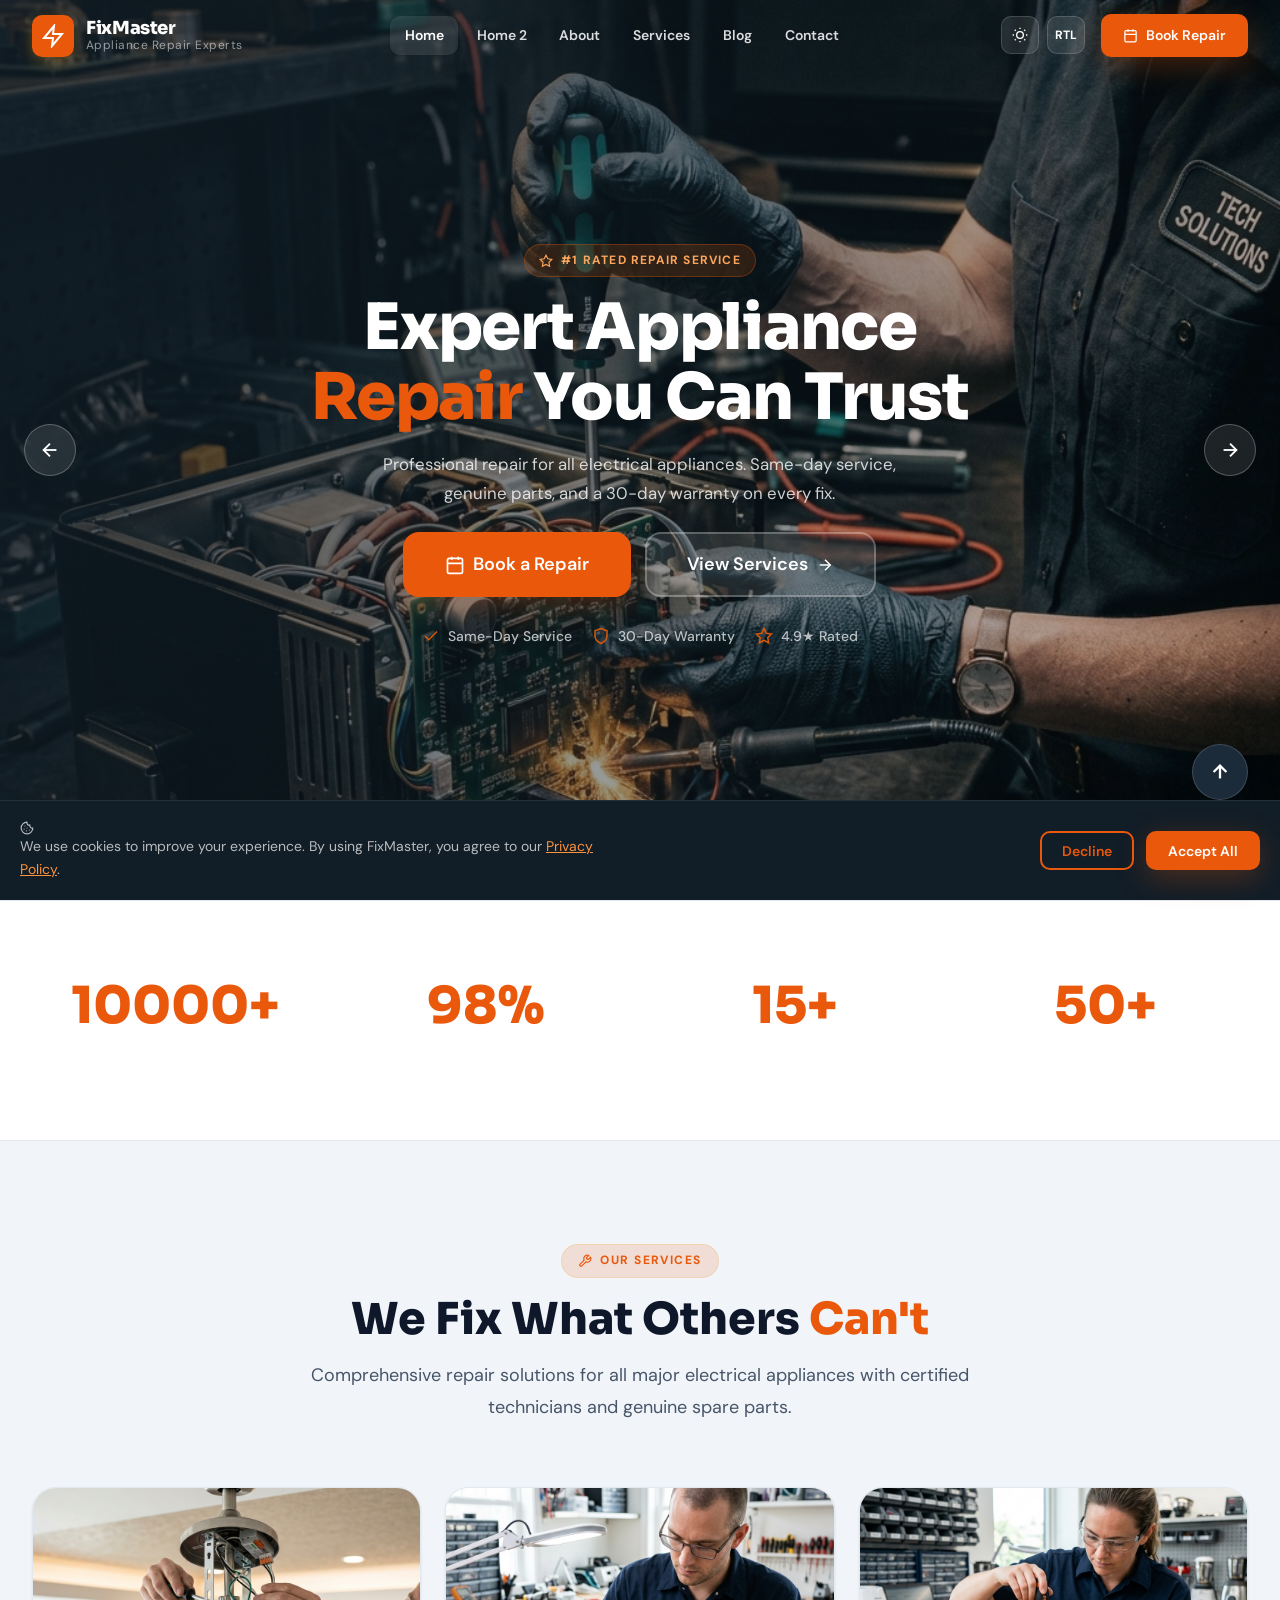
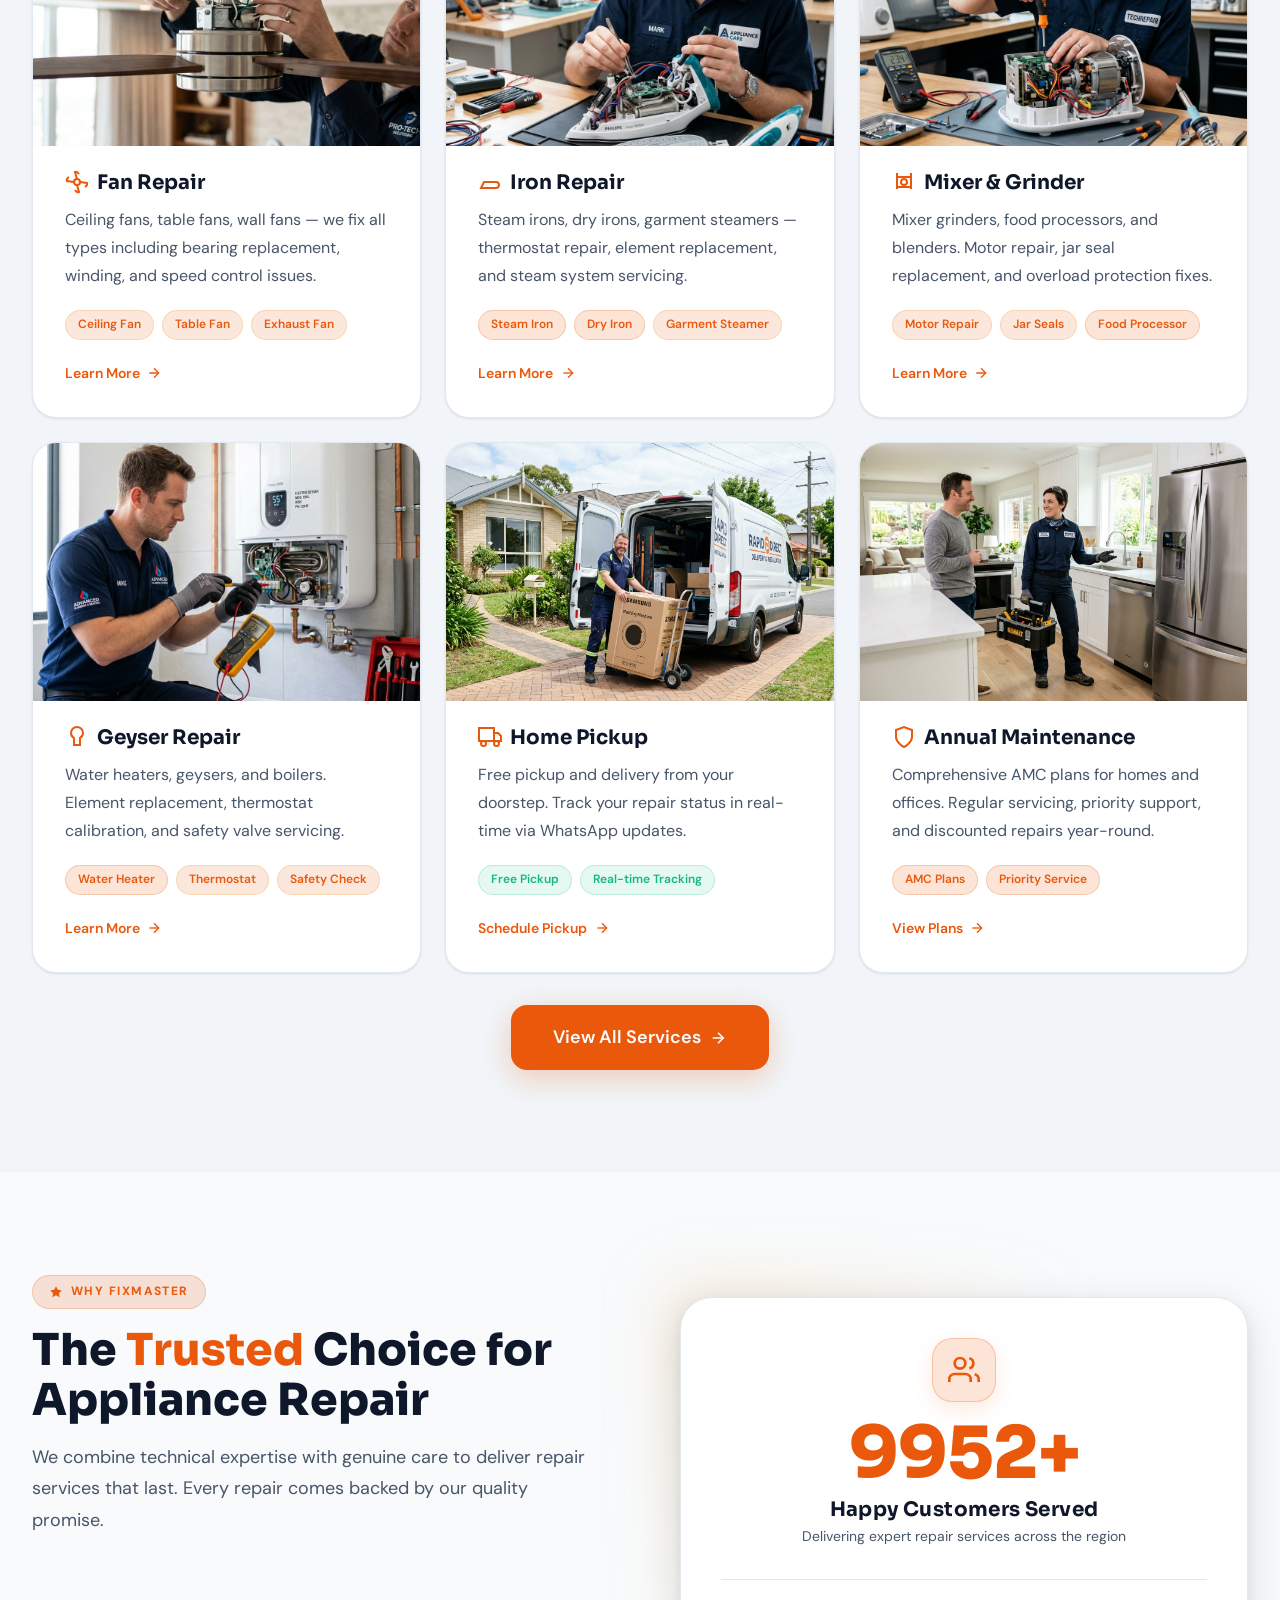
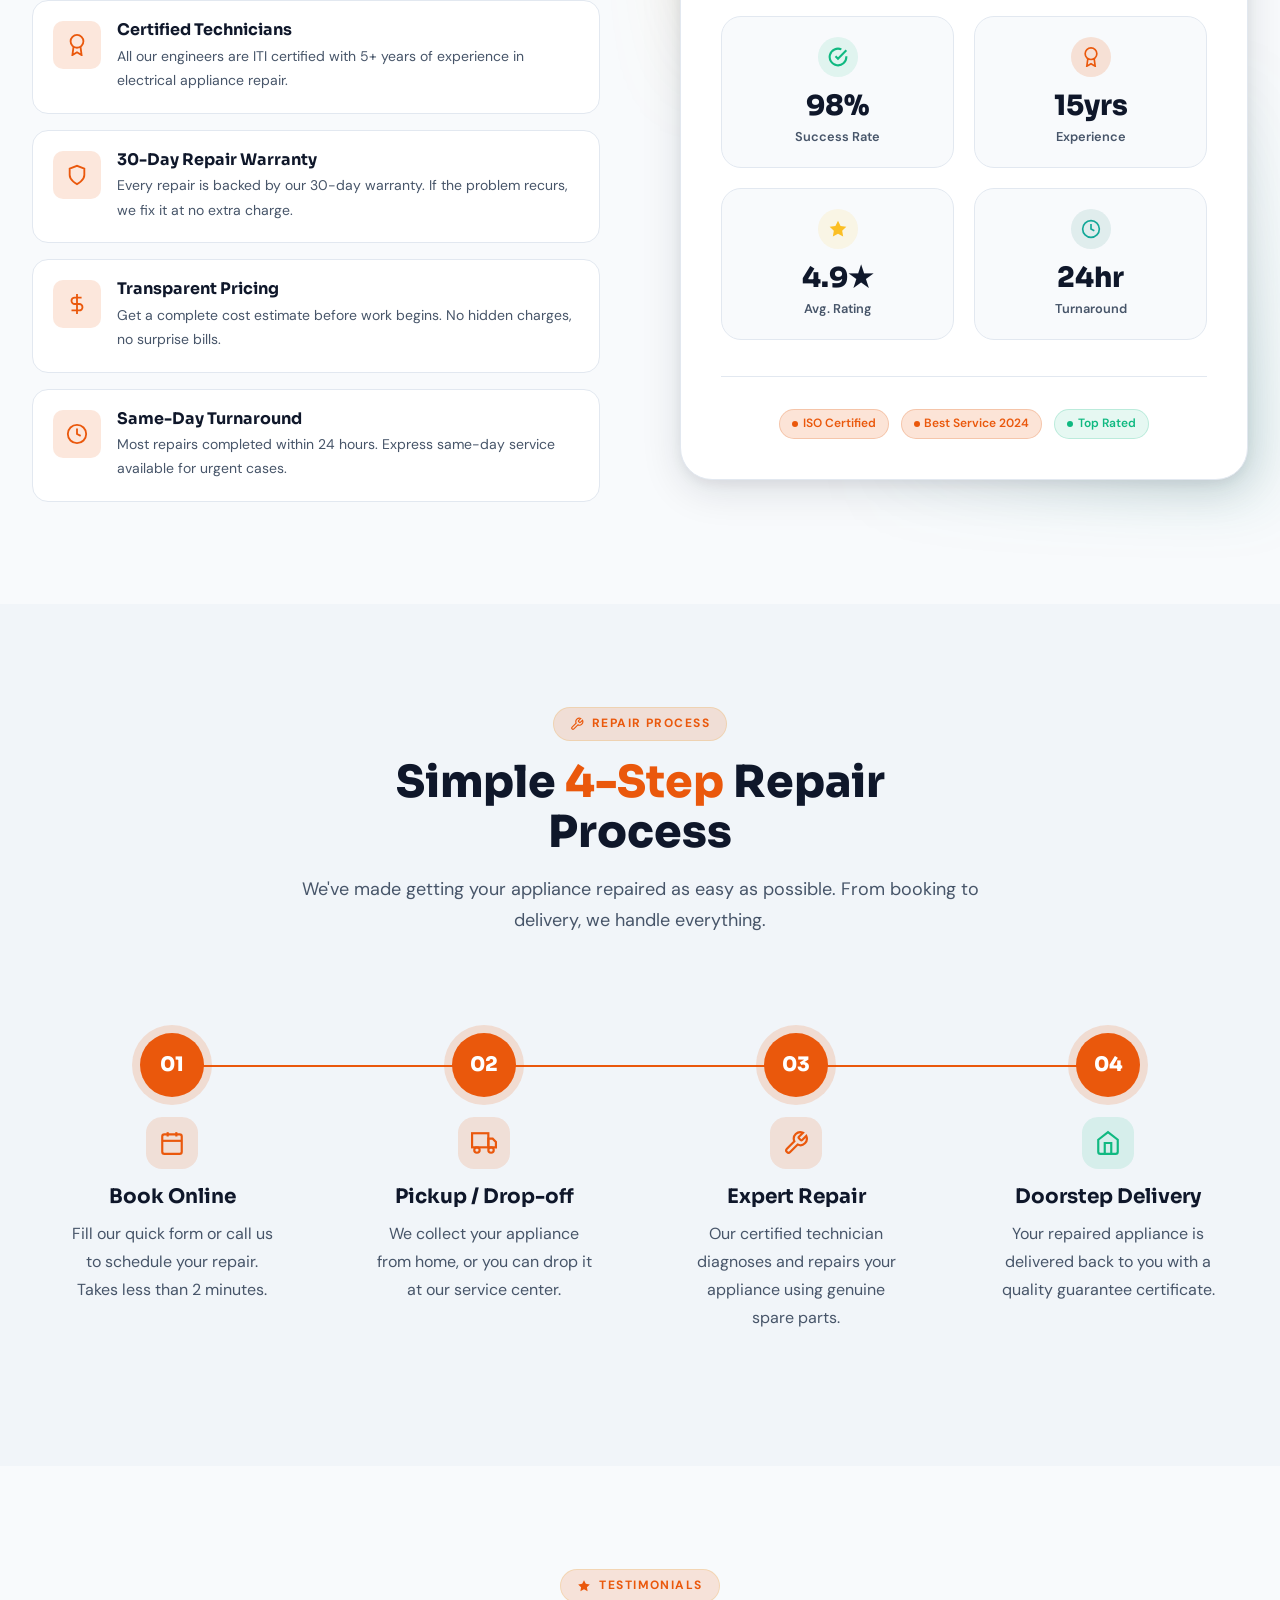
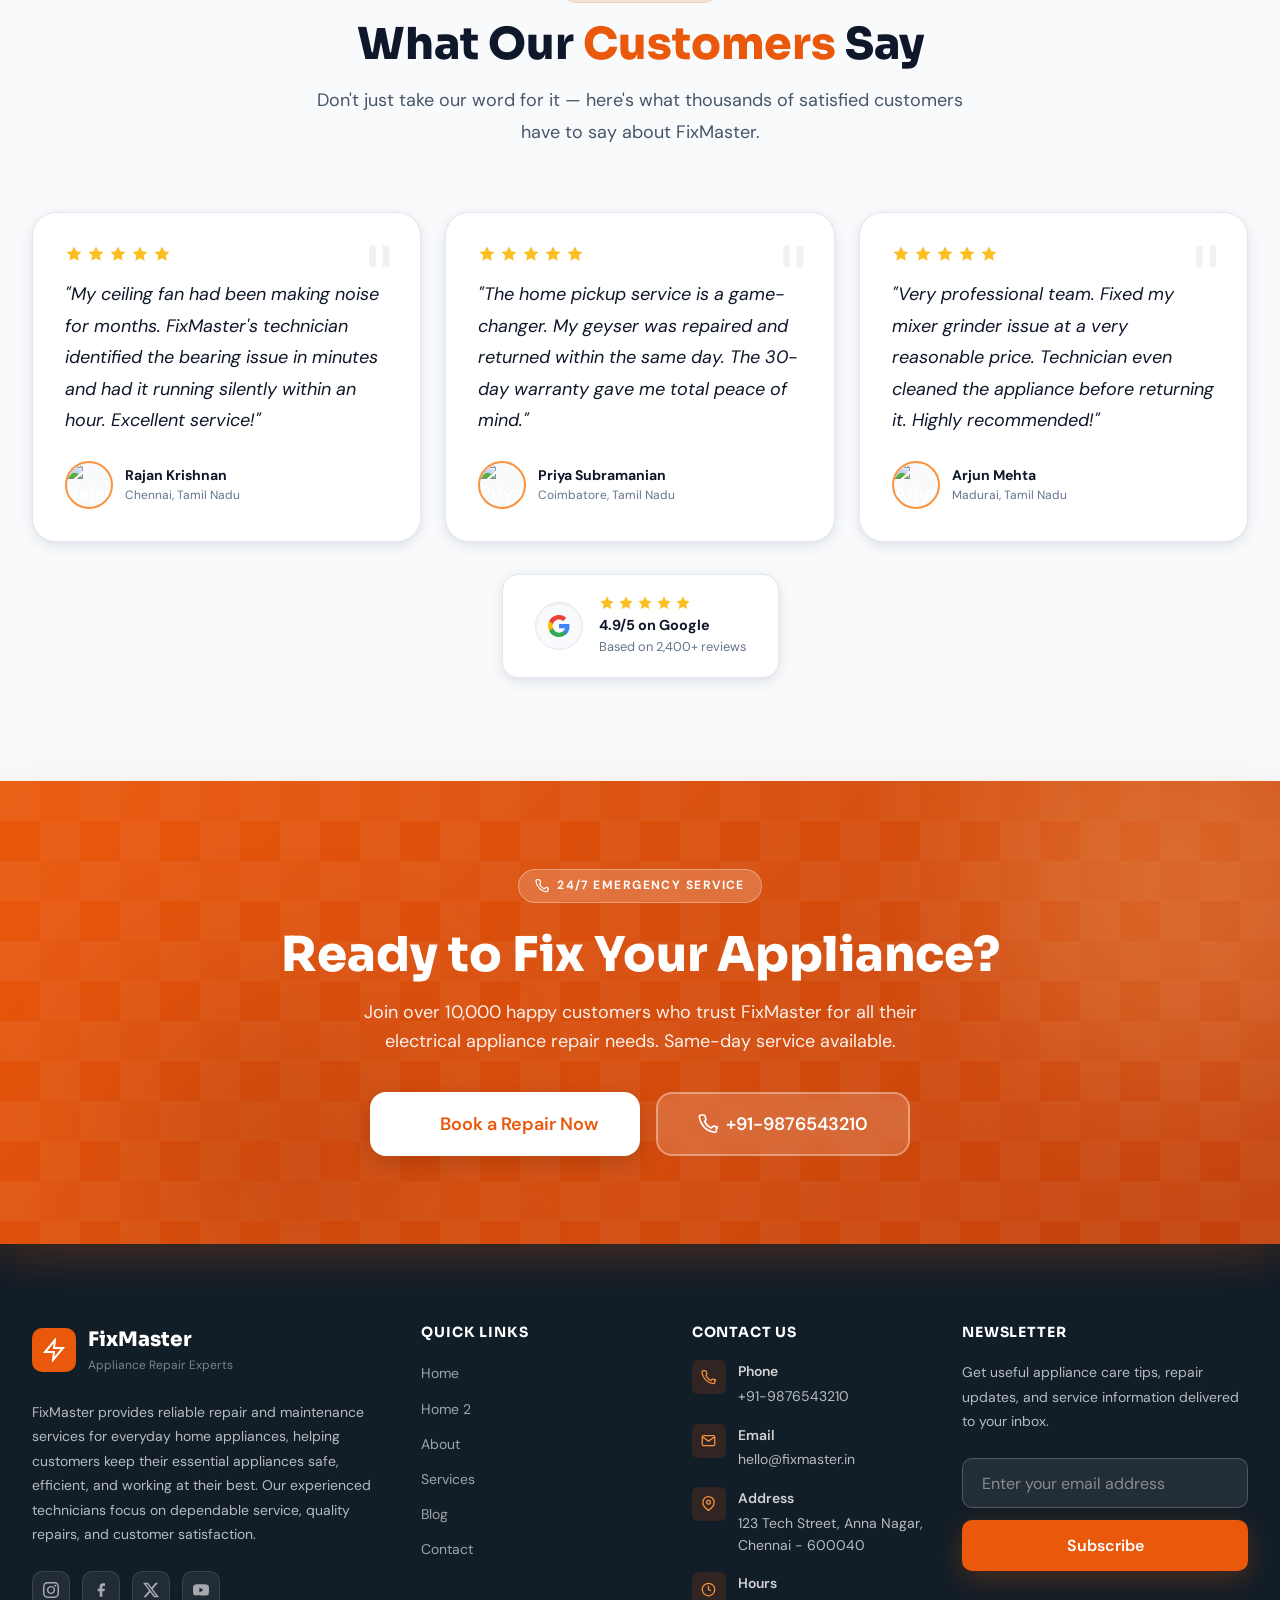
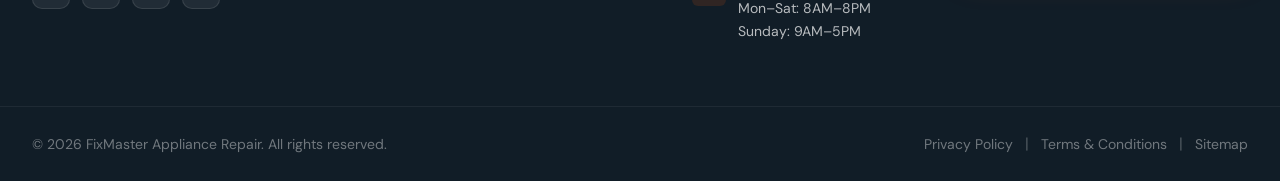
==== index.html @ f11285cc "c1" ====
<!DOCTYPE html>
<html lang="en" dir="ltr" data-theme="light">
<head>
  <script>
    // Apply saved theme/direction before first paint to prevent a white/black flash
    (function () {
      try {
        var t = localStorage.getItem('theme');
        if (t === 'dark' || t === 'light') document.documentElement.setAttribute('data-theme', t);
        var d = localStorage.getItem('dir');
        if (d === 'rtl' || d === 'ltr') document.documentElement.setAttribute('dir', d);
      } catch (e) { /* storage blocked - keep defaults */ }
    })();
  </script>
  <meta charset="UTF-8" />
  <meta name="viewport" content="width=device-width, initial-scale=1.0" />
  <meta name="description" content="FixMaster - Professional electrical appliance repair shop. Expert repair for fans, irons, mixers, geysers & more. Same-day service available. Trusted by 10,000+ customers." />
  <meta name="keywords" content="appliance repair, fan repair, iron repair, mixer repair, geyser repair, electrical repair shop" />
  <meta property="og:title" content="FixMaster | Premium Appliance Repair Shop" />
  <meta property="og:description" content="Professional electrical appliance repair with guaranteed workmanship. Book online today!" />
  <meta property="og:type" content="website" />
  <meta name="theme-color" content="#1C2B39" />
  <title>FixMaster | Premium Electrical Appliance Repair Shop</title>
  <link rel="stylesheet" href="css/style.css" />
  <link rel="stylesheet" href="css/animations.css" />
  <link rel="stylesheet" href="css/dark-mode.css" />
  <link rel="stylesheet" href="css/responsive.css" />
  <link rel="preload" as="image" href="images/hero_repair_1.png" />
  <style>
    /* Homepage only: solid base color so the hero never flashes while images load */
    .hero-slider,
    .hero-slide-bg { background-color: #111D27; }
    /* Image fades in only once it has actually finished loading */
    .hero-slide-bg { opacity: 0; transition: opacity 0.7s ease; }
    .hero-slide-bg.loaded { opacity: 1; }
  </style>
  <noscript><style>.hero-slide-bg { opacity: 1; }</style></noscript>
  <script type="application/ld+json">
  {
    "@context": "https://schema.org",
    "@type": "LocalBusiness",
    "name": "FixMaster Appliance Repair",
    "description": "Professional electrical appliance repair shop",
    "telephone": "+91-9876543210",
    "address": {"@type": "PostalAddress", "streetAddress": "123 Tech Street", "addressLocality": "Chennai", "addressCountry": "IN"}
  }
  </script>
</head>
<body>

<!-- PRELOADER -->
<div id="preloader">
  <div class="preloader-logo">
    <div style="width:64px;height:64px;background:linear-gradient(135deg,#E8A020,#D9580A);border-radius:16px;display:flex;align-items:center;justify-content:center;margin:0 auto 1rem">
      <svg width="36" height="36" fill="none" stroke="white" stroke-width="2" viewBox="0 0 24 24"><polygon points="13 2 3 14 12 14 11 22 21 10 12 10 13 2"/></svg>
    </div>
    <p style="color:white;font-family:'Sora',sans-serif;font-size:1.25rem;font-weight:800;letter-spacing:0.02em;text-align:center">FixMaster</p>
  </div>
  <div class="preloader-bar"><div class="preloader-fill"></div></div>
</div>

<!-- SCROLL INDICATOR -->
<div class="scroll-indicator"></div>

<!-- NAVBAR -->
<nav class="navbar" role="navigation" aria-label="Main navigation">
  <div class="container">
    <div class="navbar-inner">
      <a href="index.html" class="navbar-logo" aria-label="FixMaster Home">
        <div class="logo-icon">
          <svg width="24" height="24" fill="none" stroke="white" stroke-width="2" viewBox="0 0 24 24"><polygon points="13 2 3 14 12 14 11 22 21 10 12 10 13 2"/></svg>
        </div>
        <div class="logo-text">
          <span class="logo-name">FixMaster</span>
          <span class="logo-tagline">Appliance Repair Experts</span>
        </div>
      </a>

        <ul class="navbar-nav">
    <li class="nav-item"><a href="index.html" class="nav-link active">Home</a></li>
    <li class="nav-item"><a href="home2.html" class="nav-link">Home 2</a></li>
    <li class="nav-item"><a href="about.html" class="nav-link">About</a></li>
    <li class="nav-item"><a href="services.html" class="nav-link">Services</a></li>
    <li class="nav-item"><a href="blog.html" class="nav-link">Blog</a></li>
    <li class="nav-item"><a href="contact.html" class="nav-link">Contact</a></li>
  </ul>

      <div class="navbar-controls">
        <button class="ctrl-btn theme-toggle" id="themeToggle" aria-label="Toggle theme"><span data-sun><svg width="16" height="16" fill="none" stroke="currentColor" stroke-width="2" viewBox="0 0 24 24"><circle cx="12" cy="12" r="5"/><line x1="12" y1="1" x2="12" y2="3"/><line x1="12" y1="21" x2="12" y2="23"/><line x1="4.22" y1="4.22" x2="5.64" y2="5.64"/><line x1="18.36" y1="18.36" x2="19.78" y2="19.78"/><line x1="1" y1="12" x2="3" y2="12"/><line x1="21" y1="12" x2="23" y2="12"/><line x1="4.22" y1="19.78" x2="5.64" y2="18.36"/><line x1="18.36" y1="5.64" x2="19.78" y2="4.22"/></svg></span><span data-moon style="display:none"><svg width="16" height="16" fill="none" stroke="currentColor" stroke-width="2" viewBox="0 0 24 24"><path d="M21 12.79A9 9 0 1 1 11.21 3 7 7 0 0 0 21 12.79z"/></svg></span></button>
        <button class="ctrl-btn rtl-toggle" id="rtlToggle" aria-label="Toggle RTL/LTR">RTL</button>
        <a href="services.html#booking" class="btn btn-orange btn-sm navbar-cta">
          <svg width="15" height="15" fill="none" stroke="white" stroke-width="2" viewBox="0 0 24 24"><rect x="3" y="4" width="18" height="18" rx="2"/><line x1="16" y1="2" x2="16" y2="6"/><line x1="8" y1="2" x2="8" y2="6"/><line x1="3" y1="10" x2="21" y2="10"/></svg>
          Book Repair
        </a>
        <button class="hamburger" id="hamburger" aria-label="Open menu" aria-expanded="false">
          <span></span><span></span><span></span>
        </button>
      </div>
    </div>
  </div>
</nav>

<!-- MOBILE NAV -->
<nav class="mobile-nav" id="mobileNav" aria-label="Mobile navigation">
  <a href="index.html" class="mobile-nav-link"><span style="display:inline-flex;align-items:center;gap:0.45rem"><svg viewBox="0 0 24 24" width="1em" height="1em" fill="none" stroke="currentColor" stroke-width="2" stroke-linecap="round" stroke-linejoin="round" style="vertical-align:-0.125em;flex-shrink:0" aria-hidden="true"><path d="M3 9l9-7 9 7v11a2 2 0 0 1-2 2H5a2 2 0 0 1-2-2z"/><polyline points="9 22 9 12 15 12 15 22"/></svg> Home</span></a>
  <a href="home2.html" class="mobile-nav-link"><span style="display:inline-flex;align-items:center;gap:0.45rem"><svg viewBox="0 0 24 24" width="1em" height="1em" fill="none" stroke="currentColor" stroke-width="2" stroke-linecap="round" stroke-linejoin="round" style="vertical-align:-0.125em;flex-shrink:0" aria-hidden="true"><path d="M9 9h11a2 2 0 0 1 2 2v9a2 2 0 0 1-2 2H11a2 2 0 0 1-2-2z"/><path d="M15 15V5a2 2 0 0 0-2-2H4a2 2 0 0 0-2 2v9a2 2 0 0 0 2 2h2"/></svg> Home 2</span></a>
  <a href="about.html" class="mobile-nav-link"><span style="display:inline-flex;align-items:center;gap:0.45rem"><svg viewBox="0 0 24 24" width="1em" height="1em" fill="none" stroke="currentColor" stroke-width="2" stroke-linecap="round" stroke-linejoin="round" style="vertical-align:-0.125em;flex-shrink:0" aria-hidden="true"><circle cx="12" cy="12" r="10"/><line x1="12" y1="8" x2="12" y2="12"/><line x1="12" y1="16" x2="12.01" y2="16"/></svg> About</span></a>
  <a href="services.html" class="mobile-nav-link"><span style="display:inline-flex;align-items:center;gap:0.45rem"><svg viewBox="0 0 24 24" width="1em" height="1em" fill="none" stroke="currentColor" stroke-width="2" stroke-linecap="round" stroke-linejoin="round" style="vertical-align:-0.125em;flex-shrink:0" aria-hidden="true"><path d="M14.7 6.3a1 1 0 0 0 0 1.4l1.6 1.6a1 1 0 0 0 1.4 0l3.77-3.77a6 6 0 0 1-7.94 7.94l-6.91 6.91a2.12 2.12 0 0 1-3-3l6.91-6.91a6 6 0 0 1 7.94-7.94l-3.76 3.76z"/></svg> Services</span></a>
  <a href="blog.html" class="mobile-nav-link"><span style="display:inline-flex;align-items:center;gap:0.45rem"><svg viewBox="0 0 24 24" width="1em" height="1em" fill="none" stroke="currentColor" stroke-width="2" stroke-linecap="round" stroke-linejoin="round" style="vertical-align:-0.125em;flex-shrink:0" aria-hidden="true"><path d="M4 22h16a2 2 0 0 0 2-2V4a2 2 0 0 0-2-2H8a2 2 0 0 0-2 2v16a2 2 0 0 1-2 2zm0 0a2 2 0 0 1-2-2v-9c0-1.1.9-2 2-2h2"/><path d="M18 14h-8"/><path d="M15 18h-5"/><path d="M10 6h8v4h-8V6z"/></svg> Blog</span></a>
  <a href="contact.html" class="mobile-nav-link"><span style="display:inline-flex;align-items:center;gap:0.45rem"><svg viewBox="0 0 24 24" width="1em" height="1em" fill="none" stroke="currentColor" stroke-width="2" stroke-linecap="round" stroke-linejoin="round" style="vertical-align:-0.125em;flex-shrink:0" aria-hidden="true"><path d="M22 16.92v3a2 2 0 0 1-2.18 2 19.79 19.79 0 0 1-8.63-3.07A19.5 19.5 0 0 1 4.69 12a19.79 19.79 0 0 1-3.07-8.67A2 2 0 0 1 3.6 1.17h3a2 2 0 0 1 2 1.72c.127.96.361 1.903.7 2.81a2 2 0 0 1-.45 2.11L7.91 8.91a16 16 0 0 0 8 8l1.8-1.8a2 2 0 0 1 2.11-.45c.907.339 1.85.573 2.81.7A2 2 0 0 1 24 17z"/></svg> Contact</span></a>
  <div class="mobile-controls">
    <a href="services.html#booking" class="btn btn-orange btn-sm">Book Repair</a>
  </div>
</nav>

<!-- ══════════════════════════════════════════════════════ -->
<!-- SECTION 1: HERO SLIDER                               -->
<!-- ══════════════════════════════════════════════════════ -->
<section class="hero-slider" aria-label="Hero slideshow">

  <!-- Slide 1 -->
  <div class="hero-slide active">
    <div class="hero-slide-bg" style="background-image: url('images/hero_repair_1.png'); background-size: cover; background-position: center;"></div>
    <div class="hero-slide-overlay" style="background: linear-gradient(110deg, rgba(17,29,39,0.85) 0%, rgba(17,29,39,0.4) 60%, rgba(17,29,39,0.1) 100%);"></div>
    <div class="hero-slide-content container">
      <div class="hero-slide-text">
        <div class="hero-badge">
          <svg width="14" height="14" fill="none" stroke="currentColor" stroke-width="2" viewBox="0 0 24 24"><polygon points="12 2 15.09 8.26 22 9.27 17 14.14 18.18 21.02 12 17.77 5.82 21.02 7 14.14 2 9.27 8.91 8.26 12 2"/></svg>
          #1 Rated Repair Service
        </div>
        <h1 class="hero-title">Expert Appliance<br><span>Repair</span> You Can Trust</h1>
        <p class="hero-desc">Professional repair for all electrical appliances. Same-day service, genuine parts, and a 30-day warranty on every fix.</p>
        <div class="hero-cta">
          <a href="services.html#booking" class="btn btn-orange btn-lg btn-ripple">
            <svg width="20" height="20" fill="none" stroke="white" stroke-width="2" viewBox="0 0 24 24"><rect x="3" y="4" width="18" height="18" rx="2"/><line x1="16" y1="2" x2="16" y2="6"/><line x1="8" y1="2" x2="8" y2="6"/><line x1="3" y1="10" x2="21" y2="10"/></svg>
            Book a Repair
          </a>
          <a href="services.html" class="btn btn-ghost btn-lg">
            View Services
            <svg width="18" height="18" fill="none" stroke="white" stroke-width="2" viewBox="0 0 24 24"><line x1="5" y1="12" x2="19" y2="12"/><polyline points="12 5 19 12 12 19"/></svg>
          </a>
        </div>
        <div class="hero-meta">
          <div class="hero-meta-item"><svg width="18" height="18" fill="none" stroke="#D9580A" stroke-width="2" viewBox="0 0 24 24"><polyline points="20 6 9 17 4 12"/></svg> Same-Day Service</div>
          <div class="hero-meta-item"><svg width="18" height="18" fill="none" stroke="#D9580A" stroke-width="2" viewBox="0 0 24 24"><path d="M12 22s8-4 8-10V5l-8-3-8 3v7c0 6 8 10 8 10z"/></svg> 30-Day Warranty</div>
          <div class="hero-meta-item"><svg width="18" height="18" fill="none" stroke="#D9580A" stroke-width="2" viewBox="0 0 24 24"><polygon points="12 2 15.09 8.26 22 9.27 17 14.14 18.18 21.02 12 17.77 5.82 21.02 7 14.14 2 9.27 8.91 8.26 12 2"/></svg> 4.9★ Rated</div>
        </div>
      </div>
    </div>
  </div>

  <!-- Slide 2 -->
  <div class="hero-slide">
    <div class="hero-slide-bg" style="background-image: url('images/hero_repair_2.png'); background-size: cover; background-position: center;"></div>
    <div class="hero-slide-overlay" style="background: linear-gradient(135deg, rgba(17,29,39,0.85) 0%, rgba(17,29,39,0.5) 100%);"></div>
    <div class="hero-slide-content container">
      <div class="hero-slide-text">
        <div class="hero-badge">
          <svg width="14" height="14" fill="none" stroke="currentColor" stroke-width="2" viewBox="0 0 24 24"><rect x="1" y="3" width="15" height="13"/><polygon points="16 8 20 8 23 11 23 16 16 16 16 8"/><circle cx="5.5" cy="18.5" r="2.5"/><circle cx="18.5" cy="18.5" r="2.5"/></svg>
          Free Home Pickup Available
        </div>
        <h1 class="hero-title">We Come To<br><span>Your Doorstep</span></h1>
        <p class="hero-desc">Convenient home pickup and delivery service. No need to carry heavy appliances — our certified technicians come to you!</p>
        <div class="hero-cta">
          <a href="services.html#booking" class="btn btn-orange btn-lg btn-ripple">
            Schedule Pickup
          </a>
          <a href="about.html" class="btn btn-ghost btn-lg">Learn More</a>
        </div>
        <div class="hero-meta">
          <div class="hero-meta-item"><svg width="18" height="18" fill="none" stroke="#D9580A" stroke-width="2" viewBox="0 0 24 24"><circle cx="12" cy="12" r="10"/><polyline points="12 6 12 12 16 14"/></svg> 2-Hour Response</div>
          <div class="hero-meta-item"><svg width="18" height="18" fill="none" stroke="#D9580A" stroke-width="2" viewBox="0 0 24 24"><path d="M17 21v-2a4 4 0 0 0-4-4H5a4 4 0 0 0-4 4v2"/><circle cx="9" cy="7" r="4"/><path d="M23 21v-2a4 4 0 0 0-3-3.87"/><path d="M16 3.13a4 4 0 0 1 0 7.75"/></svg> Certified Technicians</div>
        </div>
      </div>
    </div>
  </div>

  <!-- Slide 3 -->
  <div class="hero-slide">
    <div class="hero-slide-bg" style="background-image: url('images/hero_repair_3.png'); background-size: cover; background-position: center;"></div>
    <div class="hero-slide-overlay" style="background: linear-gradient(160deg, rgba(17,29,39,0.9) 0%, rgba(17,29,39,0.3) 100%);"></div>
    <div class="hero-slide-content container">
      <div class="hero-slide-text">
        <div class="hero-badge" style="color:#FCA55D;background:rgba(217,88,10,0.16);border-color:rgba(217,88,10,0.35)">
          <svg width="14" height="14" fill="none" stroke="currentColor" stroke-width="2" viewBox="0 0 24 24"><circle cx="12" cy="8" r="7"/><polyline points="8.21 13.89 7 23 12 20 17 23 15.79 13.88"/></svg>
          Transparent Pricing
        </div>
        <h1 class="hero-title">Affordable Repairs,<br>Zero <span>Hidden</span> Costs</h1>
        <p class="hero-desc">Upfront pricing with no surprises. Get a free diagnostic and quote before we begin any repair work on your appliances.</p>
        <div class="hero-cta">
          <a href="services.html" class="btn btn-orange btn-lg btn-ripple">
            View Pricing
          </a>
          <a href="services.html#booking" class="btn btn-ghost btn-lg">Get Free Quote</a>
        </div>
        <div class="hero-meta">
          <div class="hero-meta-item"><svg width="18" height="18" fill="none" stroke="#D9580A" stroke-width="2" viewBox="0 0 24 24"><line x1="12" y1="1" x2="12" y2="23"/><path d="M17 5H9.5a3.5 3.5 0 0 0 0 7h5a3.5 3.5 0 0 1 0 7H6"/></svg> Free Diagnostics</div>
          <div class="hero-meta-item"><svg width="18" height="18" fill="none" stroke="#D9580A" stroke-width="2" viewBox="0 0 24 24"><path d="M12 22s8-4 8-10V5l-8-3-8 3v7c0 6 8 10 8 10z"/></svg> Price Guarantee</div>
        </div>
      </div>
    </div>
  </div>

  <!-- Slider Arrows -->
  <div class="slider-arrows" aria-hidden="true">
    <button class="slider-arrow prev" aria-label="Previous slide">
      <svg width="22" height="22" fill="none" stroke="white" stroke-width="2" viewBox="0 0 24 24"><line x1="19" y1="12" x2="5" y2="12"/><polyline points="12 19 5 12 12 5"/></svg>
    </button>
    <button class="slider-arrow next" aria-label="Next slide">
      <svg width="22" height="22" fill="none" stroke="white" stroke-width="2" viewBox="0 0 24 24"><line x1="5" y1="12" x2="19" y2="12"/><polyline points="12 5 19 12 12 19"/></svg>
    </button>
  </div>

  <!-- Slider Dots -->
  <div class="slider-controls">
    <div class="slider-dots">
      <button class="slider-dot active" aria-label="Slide 1"></button>
      <button class="slider-dot" aria-label="Slide 2"></button>
      <button class="slider-dot" aria-label="Slide 3"></button>
    </div>
  </div>

  <div class="slider-progress"></div>
</section>

<!-- ══════════════════════════════════════════════════════ -->
<!-- SECTION 2: STATS COUNTER                             -->
<!-- ══════════════════════════════════════════════════════ -->
<section class="section-sm stats-section" aria-label="Our achievements">
  <div class="container">
    <div class="grid grid-4 gap-6 stagger-children">
      <div class="stat-card reveal">
        <div class="stat-number"><span data-count="10000" data-suffix="+">0</span></div>
        <div class="stat-label" style="color:rgba(255,255,255,0.7)">Repairs Completed</div>
      </div>
      <div class="stat-card reveal reveal-delay-2">
        <div class="stat-number"><span data-count="98" data-suffix="%">0</span></div>
        <div class="stat-label" style="color:rgba(255,255,255,0.7)">Customer Satisfaction</div>
      </div>
      <div class="stat-card reveal reveal-delay-3">
        <div class="stat-number"><span data-count="15" data-suffix="+">0</span></div>
        <div class="stat-label" style="color:rgba(255,255,255,0.7)">Years Experience</div>
      </div>
      <div class="stat-card reveal reveal-delay-4">
        <div class="stat-number"><span data-count="50" data-suffix="+">0</span></div>
        <div class="stat-label" style="color:rgba(255,255,255,0.7)">Expert Technicians</div>
      </div>
    </div>
  </div>
</section>

<!-- ══════════════════════════════════════════════════════ -->
<!-- SECTION 3: SERVICES OVERVIEW                         -->
<!-- ══════════════════════════════════════════════════════ -->
<section class="section bg-secondary" aria-label="Our services">
  <div class="container">
    <div class="section-header reveal">
      <span class="section-tag"><svg width="14" height="14" fill="none" stroke="currentColor" stroke-width="2" viewBox="0 0 24 24"><path d="M14.7 6.3a1 1 0 0 0 0 1.4l1.6 1.6a1 1 0 0 0 1.4 0l3.77-3.77a6 6 0 0 1-7.94 7.94l-6.91 6.91a2.12 2.12 0 0 1-3-3l6.91-6.91a6 6 0 0 1 7.94-7.94l-3.76 3.76z"/></svg> Our Services</span>
      <h2 class="section-title">We Fix What Others <span>Can't</span></h2>
      <p class="section-desc">Comprehensive repair solutions for all major electrical appliances with certified technicians and genuine spare parts.</p>
    </div>

    <div class="grid grid-3 gap-6 stagger-children">
      <!-- Fan Repair -->
      <div class="service-card" id="fan" style="padding:0; overflow:hidden">
        <img src="images/service_fan.png" alt="Fan Repair" style="width:100%;aspect-ratio:3/2;object-fit:cover;margin-bottom:1.5rem" />
        <div style="padding:0 2rem 2rem">
          <h3 style="display:flex;align-items:center;gap:0.5rem"><svg width="24" height="24" fill="none" stroke="var(--color-blue)" stroke-width="2" viewBox="0 0 24 24"><path d="M12 12m-3 0a3 3 0 1 0 6 0a3 3 0 1 0 -6 0"/><path d="M12 9l-2-7c0 0 2-1 4 2"/><path d="M15 12l7 1c0 0 1 2-2 4"/><path d="M12 15l2 7c0 0-2 1-4-2"/><path d="M9 12l-7-1c0 0-1-2 2-4"/></svg> Fan Repair</h3>
          <p>Ceiling fans, table fans, wall fans — we fix all types including bearing replacement, winding, and speed control issues.</p>
        <div style="display:flex;flex-wrap:wrap;gap:0.5rem;margin-bottom:1.25rem">
          <span class="badge badge-blue">Ceiling Fan</span>
          <span class="badge badge-blue">Table Fan</span>
          <span class="badge badge-blue">Exhaust Fan</span>
        </div>
        <a href="services.html#fan" class="service-link arrow-slide">Learn More <span class="arrow"><svg width="16" height="16" fill="none" stroke="currentColor" stroke-width="2" viewBox="0 0 24 24"><line x1="5" y1="12" x2="19" y2="12"/><polyline points="12 5 19 12 12 19"/></svg></span></a></div></div>

      <!-- Iron Repair -->
      <div class="service-card" id="iron" style="padding:0; overflow:hidden">
        <img src="images/service_iron.png" alt="Iron Repair" style="width:100%;aspect-ratio:3/2;object-fit:cover;margin-bottom:1.5rem" />
        <div style="padding:0 2rem 2rem">
          <h3 style="display:flex;align-items:center;gap:0.5rem"><svg width="24" height="24" fill="none" stroke="var(--color-orange)" stroke-width="2" viewBox="0 0 24 24"><path d="M3 18h15a3 3 0 0 0 0-6H6l-3 6z"/></svg> Iron Repair</h3>
          <p>Steam irons, dry irons, garment steamers — thermostat repair, element replacement, and steam system servicing.</p>
        <div style="display:flex;flex-wrap:wrap;gap:0.5rem;margin-bottom:1.25rem">
          <span class="badge badge-orange">Steam Iron</span>
          <span class="badge badge-orange">Dry Iron</span>
          <span class="badge badge-blue">Garment Steamer</span>
        </div>
        <a href="services.html#iron" class="service-link arrow-slide">Learn More <span class="arrow"><svg width="16" height="16" fill="none" stroke="currentColor" stroke-width="2" viewBox="0 0 24 24"><line x1="5" y1="12" x2="19" y2="12"/><polyline points="12 5 19 12 12 19"/></svg></span></a></div></div>

      <!-- Mixer Repair -->
      <div class="service-card" id="mixer" style="padding:0; overflow:hidden">
        <img src="images/service_mixer.png" alt="Mixer Repair" style="width:100%;aspect-ratio:3/2;object-fit:cover;margin-bottom:1.5rem" />
        <div style="padding:0 2rem 2rem">
          <h3 style="display:flex;align-items:center;gap:0.5rem"><svg width="24" height="24" fill="none" stroke="var(--color-blue)" stroke-width="2" viewBox="0 0 24 24"><path d="M5 3v16M19 3v16M5 7h14M5 17h14"/><circle cx="12" cy="12" r="3"/></svg> Mixer & Grinder</h3>
          <p>Mixer grinders, food processors, and blenders. Motor repair, jar seal replacement, and overload protection fixes.</p>
        <div style="display:flex;flex-wrap:wrap;gap:0.5rem;margin-bottom:1.25rem">
          <span class="badge badge-blue">Motor Repair</span>
          <span class="badge badge-blue">Jar Seals</span>
          <span class="badge badge-orange">Food Processor</span>
        </div>
        <a href="services.html#mixer" class="service-link arrow-slide">Learn More <span class="arrow"><svg width="16" height="16" fill="none" stroke="currentColor" stroke-width="2" viewBox="0 0 24 24"><line x1="5" y1="12" x2="19" y2="12"/><polyline points="12 5 19 12 12 19"/></svg></span></a></div></div>

      <!-- Geyser Repair -->
      <div class="service-card" id="geyser" style="padding:0; overflow:hidden">
        <img src="images/service_geyser.png" alt="Geyser Repair" style="width:100%;aspect-ratio:3/2;object-fit:cover;margin-bottom:1.5rem" />
        <div style="padding:0 2rem 2rem">
          <h3 style="display:flex;align-items:center;gap:0.5rem"><svg width="24" height="24" fill="none" stroke="var(--color-orange)" stroke-width="2" viewBox="0 0 24 24"><path d="M12 2a6 6 0 0 0-6 6c0 2 1 4 3 5v7h6v-7c2-1 3-3 3-5a6 6 0 0 0-6-6z"/></svg> Geyser Repair</h3>
          <p>Water heaters, geysers, and boilers. Element replacement, thermostat calibration, and safety valve servicing.</p>
        <div style="display:flex;flex-wrap:wrap;gap:0.5rem;margin-bottom:1.25rem">
          <span class="badge badge-orange">Water Heater</span>
          <span class="badge badge-blue">Thermostat</span>
          <span class="badge badge-blue">Safety Check</span>
        </div>
        <a href="services.html#geyser" class="service-link arrow-slide">Learn More <span class="arrow"><svg width="16" height="16" fill="none" stroke="currentColor" stroke-width="2" viewBox="0 0 24 24"><line x1="5" y1="12" x2="19" y2="12"/><polyline points="12 5 19 12 12 19"/></svg></span></a></div></div>

      <!-- Home Pickup -->
      <div class="service-card" style="padding:0; overflow:hidden">
        <img src="images/service_home_pickup.jpg" alt="Home Pickup Service" style="width:100%;aspect-ratio:3/2;object-fit:cover;margin-bottom:1.5rem" />
        <div style="padding:0 2rem 2rem">
          <h3 style="display:flex;align-items:center;gap:0.5rem"><svg width="24" height="24" fill="none" stroke="var(--color-blue)" stroke-width="2" viewBox="0 0 24 24"><rect x="1" y="3" width="15" height="13"/><polygon points="16 8 20 8 23 11 23 16 16 16 16 8"/><circle cx="5.5" cy="18.5" r="2.5"/><circle cx="18.5" cy="18.5" r="2.5"/></svg> Home Pickup</h3>
          <p>Free pickup and delivery from your doorstep. Track your repair status in real-time via WhatsApp updates.</p>
          <div style="display:flex;flex-wrap:wrap;gap:0.5rem;margin-bottom:1.25rem">
            <span class="badge badge-green">Free Pickup</span>
            <span class="badge badge-green">Real-time Tracking</span>
          </div>
          <a href="services.html#booking" class="service-link arrow-slide">Schedule Pickup <span class="arrow"><svg width="16" height="16" fill="none" stroke="currentColor" stroke-width="2" viewBox="0 0 24 24"><line x1="5" y1="12" x2="19" y2="12"/><polyline points="12 5 19 12 12 19"/></svg></span></a>
        </div>
      </div>

      <!-- AMC -->
      <div class="service-card" style="padding:0; overflow:hidden">
        <img src="images/service_amc.jpg" alt="AMC Plans" style="width:100%;aspect-ratio:3/2;object-fit:cover;margin-bottom:1.5rem" />
        <div style="padding:0 2rem 2rem">
          <h3 style="display:flex;align-items:center;gap:0.5rem"><svg width="24" height="24" fill="none" stroke="var(--color-orange)" stroke-width="2" viewBox="0 0 24 24"><path d="M12 22s8-4 8-10V5l-8-3-8 3v7c0 6 8 10 8 10z"/></svg> Annual Maintenance</h3>
          <p>Comprehensive AMC plans for homes and offices. Regular servicing, priority support, and discounted repairs year-round.</p>
          <div style="display:flex;flex-wrap:wrap;gap:0.5rem;margin-bottom:1.25rem">
            <span class="badge badge-orange">AMC Plans</span>
            <span class="badge badge-orange">Priority Service</span>
          </div>
          <a href="services.html" class="service-link arrow-slide">View Plans <span class="arrow"><svg width="16" height="16" fill="none" stroke="currentColor" stroke-width="2" viewBox="0 0 24 24"><line x1="5" y1="12" x2="19" y2="12"/><polyline points="12 5 19 12 12 19"/></svg></span></a>
        </div>
      </div>
    </div>

    <div class="text-center mt-8 reveal">
      <a href="services.html" class="btn btn-primary btn-lg">
        View All Services
        <svg width="18" height="18" fill="none" stroke="white" stroke-width="2" viewBox="0 0 24 24"><line x1="5" y1="12" x2="19" y2="12"/><polyline points="12 5 19 12 12 19"/></svg>
      </a>
    </div>
  </div>
</section>

<!-- ══════════════════════════════════════════════════════ -->
<!-- SECTION 4: WHY CHOOSE US                             -->
<!-- ══════════════════════════════════════════════════════ -->
<section class="section" aria-label="Why choose FixMaster">
  <div class="container">
    <div style="display:grid;grid-template-columns:1fr 1fr;gap:5rem;align-items:center">
      <!-- Left: Content -->
      <div class="reveal from-left">
        <div class="section-header left">
          <span class="section-tag orange"><svg width="14" height="14" fill="currentColor" viewBox="0 0 24 24"><polygon points="12 2 15.09 8.26 22 9.27 17 14.14 18.18 21.02 12 17.77 5.82 21.02 7 14.14 2 9.27 8.91 8.26 12 2"/></svg> Why FixMaster</span>
          <h2 class="section-title">The <span>Trusted</span> Choice for Appliance Repair</h2>
          <p class="section-desc">We combine technical expertise with genuine care to deliver repair services that last. Every repair comes backed by our quality promise.</p>
        </div>

        <div class="feature-list">
          <div class="feature-item reveal reveal-delay-1">
            <div class="feature-icon"><svg width="22" height="22" fill="none" stroke="var(--color-blue)" stroke-width="2" viewBox="0 0 24 24"><circle cx="12" cy="8" r="7"/><polyline points="8.21 13.89 7 23 12 20 17 23 15.79 13.88"/></svg></div>
            <div class="feature-content">
              <h4>Certified Technicians</h4>
              <p>All our engineers are ITI certified with 5+ years of experience in electrical appliance repair.</p>
            </div>
          </div>
          <div class="feature-item reveal reveal-delay-2">
            <div class="feature-icon"><svg width="22" height="22" fill="none" stroke="var(--color-blue)" stroke-width="2" viewBox="0 0 24 24"><path d="M12 22s8-4 8-10V5l-8-3-8 3v7c0 6 8 10 8 10z"/></svg></div>
            <div class="feature-content">
              <h4>30-Day Repair Warranty</h4>
              <p>Every repair is backed by our 30-day warranty. If the problem recurs, we fix it at no extra charge.</p>
            </div>
          </div>
          <div class="feature-item reveal reveal-delay-3">
            <div class="feature-icon"><svg width="22" height="22" fill="none" stroke="var(--color-blue)" stroke-width="2" viewBox="0 0 24 24"><line x1="12" y1="1" x2="12" y2="23"/><path d="M17 5H9.5a3.5 3.5 0 0 0 0 7h5a3.5 3.5 0 0 1 0 7H6"/></svg></div>
            <div class="feature-content">
              <h4>Transparent Pricing</h4>
              <p>Get a complete cost estimate before work begins. No hidden charges, no surprise bills.</p>
            </div>
          </div>
          <div class="feature-item reveal reveal-delay-4">
            <div class="feature-icon"><svg width="22" height="22" fill="none" stroke="var(--color-blue)" stroke-width="2" viewBox="0 0 24 24"><circle cx="12" cy="12" r="10"/><polyline points="12 6 12 12 16 14"/></svg></div>
            <div class="feature-content">
              <h4>Same-Day Turnaround</h4>
              <p>Most repairs completed within 24 hours. Express same-day service available for urgent cases.</p>
            </div>
          </div>
        </div>
      </div>

      <!-- Right: Visual -->
      <div class="reveal from-right" style="position:relative">
        <!-- Interactive background glow behind the card -->
        <div style="position:absolute;top:-20px;left:-20px;right:-20px;bottom:-20px;background:radial-gradient(circle at 10% 10%,rgba(232,160,32,0.15),transparent 40%),radial-gradient(circle at 90% 90%,rgba(13,123,112,0.15),transparent 40%);filter:blur(30px);z-index:0;pointer-events:none"></div>
        
        <div class="stats-dashboard-card">
          <div style="position:relative;z-index:1">
            <!-- Redesigned Main Stat -->
            <div style="text-align:center;margin-bottom:2.25rem;padding-bottom:2rem;border-bottom:1px solid var(--border-color)">
              <div style="display:inline-flex;align-items:center;justify-content:center;width:64px;height:64px;background:var(--color-orange-glow);border:1px solid rgba(234,88,12,0.25);border-radius:1.25rem;margin-bottom:1rem;color:var(--color-orange);box-shadow:0 8px 20px rgba(234,88,12,0.12)">
                <!-- Hands SVG -->
                <svg width="32" height="32" fill="none" stroke="currentColor" stroke-width="2" viewBox="0 0 24 24">
                  <path d="M17 21v-2a4 4 0 0 0-4-4H5a4 4 0 0 0-4 4v2"/><circle cx="9" cy="7" r="4"/><path d="M23 21v-2a4 4 0 0 0-3-3.87"/><path d="M16 3.13a4 4 0 0 1 0 7.75"/>
                </svg>
              </div>
              <div style="font-family:'Sora',sans-serif;font-size:4.5rem;font-weight:900;color:var(--color-orange);line-height:1;letter-spacing:-1px">
                <span data-count="10000" data-suffix="+" style="font-size:inherit;font-family:inherit;font-weight:inherit">0</span>
              </div>
              <h3 style="font-size:1.25rem;font-weight:700;margin-top:0.5rem;letter-spacing:0.02em;color:var(--text-primary)">Happy Customers Served</h3>
              <p style="color:var(--text-secondary);font-size:0.875rem;margin-top:0.25rem">Delivering expert repair services across the region</p>
            </div>

            <!-- Mini stats grid -->
            <div style="display:grid;grid-template-columns:1fr 1fr;gap:1.25rem">
              <!-- Pod 1: Success Rate -->
              <div class="stat-pod">
                <div style="width:40px;height:40px;border-radius:50%;background:rgba(16,185,129,0.1);display:flex;align-items:center;justify-content:center;color:#10B981;margin-bottom:0.75rem">
                  <svg width="20" height="20" fill="none" stroke="currentColor" stroke-width="2.5" viewBox="0 0 24 24"><path d="M22 11.08V12a10 10 0 1 1-5.93-9.14"/><polyline points="22 4 12 14.01 9 11.01"/></svg>
                </div>
                <div class="stat-pod-value"><span data-count="98" data-suffix="%">0</span></div>
                <p class="stat-pod-label">Success Rate</p>
              </div>

              <!-- Pod 2: Experience -->
              <div class="stat-pod">
                <div style="width:40px;height:40px;border-radius:50%;background:var(--color-orange-glow);display:flex;align-items:center;justify-content:center;color:var(--color-orange);margin-bottom:0.75rem">
                  <svg width="20" height="20" fill="none" stroke="currentColor" stroke-width="2" viewBox="0 0 24 24"><circle cx="12" cy="8" r="7"/><polyline points="8.21 13.89 7 23 12 20 17 23 15.79 13.88"/></svg>
                </div>
                <div class="stat-pod-value"><span data-count="15" data-suffix="yrs">0</span></div>
                <p class="stat-pod-label">Experience</p>
              </div>

              <!-- Pod 3: Avg Rating -->
              <div class="stat-pod">
                <div style="width:40px;height:40px;border-radius:50%;background:rgba(251,191,36,0.1);display:flex;align-items:center;justify-content:center;color:#FBBF24;margin-bottom:0.75rem">
                  <svg width="20" height="20" fill="currentColor" viewBox="0 0 24 24"><polygon points="12 2 15.09 8.26 22 9.27 17 14.14 18.18 21.02 12 17.77 5.82 21.02 7 14.14 2 9.27 8.91 8.26 12 2"/></svg>
                </div>
                <div class="stat-pod-value"><span data-count="4.9" data-suffix="★" data-decimals="1">0</span></div>
                <p class="stat-pod-label">Avg. Rating</p>
              </div>

              <!-- Pod 4: Turnaround -->
              <div class="stat-pod">
                <div style="width:40px;height:40px;border-radius:50%;background:rgba(13,123,112,0.1);display:flex;align-items:center;justify-content:center;color:var(--color-teal-light);margin-bottom:0.75rem">
                  <svg width="20" height="20" fill="none" stroke="currentColor" stroke-width="2" viewBox="0 0 24 24"><circle cx="12" cy="12" r="10"/><polyline points="12 6 12 12 16 14"/></svg>
                </div>
                <div class="stat-pod-value"><span data-count="24" data-suffix="hr">0</span></div>
                <p class="stat-pod-label">Turnaround</p>
              </div>
            </div>

            <!-- Badges -->
            <div style="display:flex;gap:0.75rem;margin-top:2.25rem;padding-top:2rem;border-top:1px solid var(--border-color);flex-wrap:wrap;justify-content:center">
              <span class="badge badge-orange">
                <span style="width:6px;height:6px;border-radius:50%;background:var(--color-orange)"></span> ISO Certified
              </span>
              <span class="badge badge-orange">
                <span style="width:6px;height:6px;border-radius:50%;background:var(--color-orange)"></span> Best Service 2024
              </span>
              <span class="badge badge-green">
                <span style="width:6px;height:6px;border-radius:50%;background:#10B981"></span> Top Rated
              </span>
            </div>
          </div>
        </div>
      </div>
    </div>
  </div>
</section>

<!-- ══════════════════════════════════════════════════════ -->
<!-- SECTION 5: HOW IT WORKS (SERVICE PROCESS)            -->
<!-- ══════════════════════════════════════════════════════ -->
<section class="section bg-secondary" aria-label="How our repair process works">
  <div class="container">
    <div class="section-header reveal">
      <span class="section-tag"><svg width="14" height="14" fill="none" stroke="currentColor" stroke-width="2" viewBox="0 0 24 24"><path d="M14.7 6.3a1 1 0 0 0 0 1.4l1.6 1.6a1 1 0 0 0 1.4 0l3.77-3.77a6 6 0 0 1-7.94 7.94l-6.91 6.91a2.12 2.12 0 0 1-3-3l6.91-6.91a6 6 0 0 1 7.94-7.94l-3.76 3.76z"/></svg> Repair Process</span>
      <h2 class="section-title">Simple <span>4-Step</span> Repair Process</h2>
      <p class="section-desc">We've made getting your appliance repaired as easy as possible. From booking to delivery, we handle everything.</p>
    </div>

    <div class="grid grid-4 gap-8 relative stagger-children">
      <!-- Connector line -->
      <div class="process-line" aria-hidden="true"></div>

      <div class="process-card">
        <div class="step-number">01</div>
        <div style="width:52px;height:52px;background:var(--color-blue-glow);border-radius:1rem;display:flex;align-items:center;justify-content:center;margin:0 auto 1rem">
          <svg width="26" height="26" fill="none" stroke="var(--color-blue)" stroke-width="2" viewBox="0 0 24 24"><rect x="3" y="4" width="18" height="18" rx="2"/><line x1="16" y1="2" x2="16" y2="6"/><line x1="8" y1="2" x2="8" y2="6"/><line x1="3" y1="10" x2="21" y2="10"/></svg>
        </div>
        <h4>Book Online</h4>
        <p>Fill our quick form or call us to schedule your repair. Takes less than 2 minutes.</p>
      </div>

      <div class="process-card">
        <div class="step-number">02</div>
        <div style="width:52px;height:52px;background:var(--color-blue-glow);border-radius:1rem;display:flex;align-items:center;justify-content:center;margin:0 auto 1rem">
          <svg width="26" height="26" fill="none" stroke="var(--color-blue)" stroke-width="2" viewBox="0 0 24 24"><rect x="1" y="3" width="15" height="13"/><polygon points="16 8 20 8 23 11 23 16 16 16 16 8"/><circle cx="5.5" cy="18.5" r="2.5"/><circle cx="18.5" cy="18.5" r="2.5"/></svg>
        </div>
        <h4>Pickup / Drop-off</h4>
        <p>We collect your appliance from home, or you can drop it at our service center.</p>
      </div>

      <div class="process-card">
        <div class="step-number">03</div>
        <div style="width:52px;height:52px;background:var(--color-blue-glow);border-radius:1rem;display:flex;align-items:center;justify-content:center;margin:0 auto 1rem">
          <svg width="26" height="26" fill="none" stroke="var(--color-blue)" stroke-width="2" viewBox="0 0 24 24"><path d="M14.7 6.3a1 1 0 0 0 0 1.4l1.6 1.6a1 1 0 0 0 1.4 0l3.77-3.77a6 6 0 0 1-7.94 7.94l-6.91 6.91a2.12 2.12 0 0 1-3-3l6.91-6.91a6 6 0 0 1 7.94-7.94l-3.76 3.76z"/></svg>
        </div>
        <h4>Expert Repair</h4>
        <p>Our certified technician diagnoses and repairs your appliance using genuine spare parts.</p>
      </div>

      <div class="process-card">
        <div class="step-number">04</div>
        <div style="width:52px;height:52px;background:rgba(16,185,129,0.12);border-radius:1rem;display:flex;align-items:center;justify-content:center;margin:0 auto 1rem">
          <svg width="26" height="26" fill="none" stroke="#10B981" stroke-width="2" viewBox="0 0 24 24"><path d="M3 9l9-7 9 7v11a2 2 0 0 1-2 2H5a2 2 0 0 1-2-2z"/><polyline points="9 22 9 12 15 12 15 22"/></svg>
        </div>
        <h4>Doorstep Delivery</h4>
        <p>Your repaired appliance is delivered back to you with a quality guarantee certificate.</p>
      </div>
    </div>
  </div>
</section>

<!-- ══════════════════════════════════════════════════════ -->
<!-- SECTION 5: TESTIMONIALS                              -->
<!-- ══════════════════════════════════════════════════════ -->
<section class="section" aria-label="Customer testimonials">
  <div class="container">
    <div class="section-header reveal">
      <span class="section-tag"><svg width="14" height="14" fill="currentColor" viewBox="0 0 24 24"><polygon points="12 2 15.09 8.26 22 9.27 17 14.14 18.18 21.02 12 17.77 5.82 21.02 7 14.14 2 9.27 8.91 8.26 12 2"/></svg> Testimonials</span>
      <h2 class="section-title">What Our <span>Customers</span> Say</h2>
      <p class="section-desc">Don't just take our word for it — here's what thousands of satisfied customers have to say about FixMaster.</p>
    </div>

    <div class="grid grid-3 gap-6 stagger-children">
      <div class="testimonial-card reveal">
        <div class="quote-icon">"</div>
        <div class="stars">
          <svg width="18" height="18" fill="#FBBF24" viewBox="0 0 24 24"><polygon points="12 2 15.09 8.26 22 9.27 17 14.14 18.18 21.02 12 17.77 5.82 21.02 7 14.14 2 9.27 8.91 8.26 12 2"/></svg>
          <svg width="18" height="18" fill="#FBBF24" viewBox="0 0 24 24"><polygon points="12 2 15.09 8.26 22 9.27 17 14.14 18.18 21.02 12 17.77 5.82 21.02 7 14.14 2 9.27 8.91 8.26 12 2"/></svg>
          <svg width="18" height="18" fill="#FBBF24" viewBox="0 0 24 24"><polygon points="12 2 15.09 8.26 22 9.27 17 14.14 18.18 21.02 12 17.77 5.82 21.02 7 14.14 2 9.27 8.91 8.26 12 2"/></svg>
          <svg width="18" height="18" fill="#FBBF24" viewBox="0 0 24 24"><polygon points="12 2 15.09 8.26 22 9.27 17 14.14 18.18 21.02 12 17.77 5.82 21.02 7 14.14 2 9.27 8.91 8.26 12 2"/></svg>
          <svg width="18" height="18" fill="#FBBF24" viewBox="0 0 24 24"><polygon points="12 2 15.09 8.26 22 9.27 17 14.14 18.18 21.02 12 17.77 5.82 21.02 7 14.14 2 9.27 8.91 8.26 12 2"/></svg>
        </div>
        <p class="review-text">"My ceiling fan had been making noise for months. FixMaster's technician identified the bearing issue in minutes and had it running silently within an hour. Excellent service!"</p>
        <div class="reviewer">
          <div class="reviewer-avatar">
            <img src="https://images.unsplash.com/photo-1506794778202-cad84cf45f1d?auto=format&fit=crop&w=120&h=120&q=80" alt="Rajan Krishnan" />
          </div>
          <div>
            <div class="reviewer-name">Rajan Krishnan</div>
            <div class="reviewer-role">Chennai, Tamil Nadu</div>
          </div>
        </div>
      </div>

      <div class="testimonial-card reveal reveal-delay-2">
        <div class="quote-icon">"</div>
        <div class="stars">
          <svg width="18" height="18" fill="#FBBF24" viewBox="0 0 24 24"><polygon points="12 2 15.09 8.26 22 9.27 17 14.14 18.18 21.02 12 17.77 5.82 21.02 7 14.14 2 9.27 8.91 8.26 12 2"/></svg>
          <svg width="18" height="18" fill="#FBBF24" viewBox="0 0 24 24"><polygon points="12 2 15.09 8.26 22 9.27 17 14.14 18.18 21.02 12 17.77 5.82 21.02 7 14.14 2 9.27 8.91 8.26 12 2"/></svg>
          <svg width="18" height="18" fill="#FBBF24" viewBox="0 0 24 24"><polygon points="12 2 15.09 8.26 22 9.27 17 14.14 18.18 21.02 12 17.77 5.82 21.02 7 14.14 2 9.27 8.91 8.26 12 2"/></svg>
          <svg width="18" height="18" fill="#FBBF24" viewBox="0 0 24 24"><polygon points="12 2 15.09 8.26 22 9.27 17 14.14 18.18 21.02 12 17.77 5.82 21.02 7 14.14 2 9.27 8.91 8.26 12 2"/></svg>
          <svg width="18" height="18" fill="#FBBF24" viewBox="0 0 24 24"><polygon points="12 2 15.09 8.26 22 9.27 17 14.14 18.18 21.02 12 17.77 5.82 21.02 7 14.14 2 9.27 8.91 8.26 12 2"/></svg>
        </div>
        <p class="review-text">"The home pickup service is a game-changer. My geyser was repaired and returned within the same day. The 30-day warranty gave me total peace of mind."</p>
        <div class="reviewer">
          <div class="reviewer-avatar">
            <img src="https://images.unsplash.com/photo-1494790108377-be9c29b29330?auto=format&fit=crop&w=120&h=120&q=80" alt="Priya Subramanian" />
          </div>
          <div>
            <div class="reviewer-name">Priya Subramanian</div>
            <div class="reviewer-role">Coimbatore, Tamil Nadu</div>
          </div>
        </div>
      </div>

      <div class="testimonial-card reveal reveal-delay-3">
        <div class="quote-icon">"</div>
        <div class="stars">
          <svg width="18" height="18" fill="#FBBF24" viewBox="0 0 24 24"><polygon points="12 2 15.09 8.26 22 9.27 17 14.14 18.18 21.02 12 17.77 5.82 21.02 7 14.14 2 9.27 8.91 8.26 12 2"/></svg>
          <svg width="18" height="18" fill="#FBBF24" viewBox="0 0 24 24"><polygon points="12 2 15.09 8.26 22 9.27 17 14.14 18.18 21.02 12 17.77 5.82 21.02 7 14.14 2 9.27 8.91 8.26 12 2"/></svg>
          <svg width="18" height="18" fill="#FBBF24" viewBox="0 0 24 24"><polygon points="12 2 15.09 8.26 22 9.27 17 14.14 18.18 21.02 12 17.77 5.82 21.02 7 14.14 2 9.27 8.91 8.26 12 2"/></svg>
          <svg width="18" height="18" fill="#FBBF24" viewBox="0 0 24 24"><polygon points="12 2 15.09 8.26 22 9.27 17 14.14 18.18 21.02 12 17.77 5.82 21.02 7 14.14 2 9.27 8.91 8.26 12 2"/></svg>
          <svg width="18" height="18" fill="#FBBF24" viewBox="0 0 24 24"><polygon points="12 2 15.09 8.26 22 9.27 17 14.14 18.18 21.02 12 17.77 5.82 21.02 7 14.14 2 9.27 8.91 8.26 12 2"/></svg>
        </div>
        <p class="review-text">"Very professional team. Fixed my mixer grinder issue at a very reasonable price. Technician even cleaned the appliance before returning it. Highly recommended!"</p>
        <div class="reviewer">
          <div class="reviewer-avatar">
            <img src="https://images.unsplash.com/photo-1500648767791-00dcc994a43e?auto=format&fit=crop&w=120&h=120&q=80" alt="Arjun Mehta" />
          </div>
          <div>
            <div class="reviewer-name">Arjun Mehta</div>
            <div class="reviewer-role">Madurai, Tamil Nadu</div>
          </div>
        </div>
      </div>
    </div>

    <!-- Google Rating badge -->
    <div class="text-center mt-8 reveal">
      <div style="display:inline-flex;align-items:center;gap:1rem;background:var(--bg-card);border:1px solid var(--border-color);border-radius:1rem;padding:1.25rem 2rem;box-shadow:var(--shadow-md)">
        <div style="width:48px;height:48px;background:var(--bg-primary);border-radius:50%;display:flex;align-items:center;justify-content:center;flex-shrink:0;box-shadow:inset 0 1px 3px rgba(0,0,0,0.05);border:1px solid var(--border-color)">
          <svg viewBox="0 0 24 24" width="24" height="24">
            <path fill="#4285F4" d="M22.56 12.25c0-.78-.07-1.53-.2-2.25H12v4.26h5.92c-.26 1.37-1.04 2.53-2.21 3.31v2.77h3.57c2.08-1.92 3.28-4.74 3.28-8.09z"/>
            <path fill="#34A853" d="M12 23c2.97 0 5.46-.98 7.28-2.66l-3.57-2.77c-.98.66-2.23 1.06-3.71 1.06-2.86 0-5.29-1.93-6.16-4.53H2.18v2.84C3.99 20.53 7.7 23 12 23z"/>
            <path fill="#FBBC05" d="M5.84 14.09c-.22-.66-.35-1.36-.35-2.09s.13-1.43.35-2.09V7.06H2.18C1.43 8.55 1 10.22 1 12s.43 3.45 1.18 4.94l2.85-2.22.81-.63z"/>
            <path fill="#EA4335" d="M12 5.38c1.62 0 3.06.56 4.21 1.64l3.15-3.15C17.45 2.09 14.97 1 12 1 7.7 1 3.99 3.47 2.18 7.06l3.66 2.84c.87-2.6 3.3-4.52 6.16-4.52z"/>
          </svg>
        </div>
        <div style="text-align:left">
          <div style="display:flex;gap:0.2rem;margin-bottom:0.2rem">
            <svg width="16" height="16" fill="#FBBF24" viewBox="0 0 24 24"><polygon points="12 2 15.09 8.26 22 9.27 17 14.14 18.18 21.02 12 17.77 5.82 21.02 7 14.14 2 9.27 8.91 8.26 12 2"/></svg>
            <svg width="16" height="16" fill="#FBBF24" viewBox="0 0 24 24"><polygon points="12 2 15.09 8.26 22 9.27 17 14.14 18.18 21.02 12 17.77 5.82 21.02 7 14.14 2 9.27 8.91 8.26 12 2"/></svg>
            <svg width="16" height="16" fill="#FBBF24" viewBox="0 0 24 24"><polygon points="12 2 15.09 8.26 22 9.27 17 14.14 18.18 21.02 12 17.77 5.82 21.02 7 14.14 2 9.27 8.91 8.26 12 2"/></svg>
            <svg width="16" height="16" fill="#FBBF24" viewBox="0 0 24 24"><polygon points="12 2 15.09 8.26 22 9.27 17 14.14 18.18 21.02 12 17.77 5.82 21.02 7 14.14 2 9.27 8.91 8.26 12 2"/></svg>
            <svg width="16" height="16" fill="#FBBF24" viewBox="0 0 24 24"><polygon points="12 2 15.09 8.26 22 9.27 17 14.14 18.18 21.02 12 17.77 5.82 21.02 7 14.14 2 9.27 8.91 8.26 12 2"/></svg>
          </div>
          <p style="font-weight:700;font-size:0.9rem;color:var(--text-primary)">4.9/5 on Google</p>
          <p style="font-size:0.8rem;color:var(--text-muted)">Based on 2,400+ reviews</p>
        </div>
      </div>
    </div>
  </div>
</section>

<!-- ══════════════════════════════════════════════════════ -->
<!-- SECTION 7: CTA BANNER                                -->
<!-- ══════════════════════════════════════════════════════ -->
<section class="cta-banner" aria-label="Call to action">
  <div class="cta-orb cta-orb-1 orb-animate"></div>
  <div class="cta-orb cta-orb-2 orb-animate"></div>
  <div class="container">
    <div class="cta-inner reveal">
      <span class="section-tag" style="margin-bottom:1.5rem">
        <svg width="14" height="14" fill="none" stroke="currentColor" stroke-width="2" viewBox="0 0 24 24"><path d="M22 16.92v3a2 2 0 0 1-2.18 2 19.79 19.79 0 0 1-8.63-3.07A19.5 19.5 0 0 1 4.69 12a19.79 19.79 0 0 1-3.07-8.67A2 2 0 0 1 3.6 1.17h3a2 2 0 0 1 2 1.72c.127.96.361 1.903.7 2.81a2 2 0 0 1-.45 2.11L7.91 8.91a16 16 0 0 0 8 8l1.8-1.8a2 2 0 0 1 2.11-.45c.907.339 1.85.573 2.81.7A2 2 0 0 1 24 17z"/></svg>
        24/7 Emergency Service
      </span>
      <h2>Ready to Fix Your Appliance?</h2>
      <p>Join over 10,000 happy customers who trust FixMaster for all their electrical appliance repair needs. Same-day service available.</p>
      <div class="cta-buttons">
        <a href="services.html#booking" class="btn btn-orange btn-lg btn-ripple">
          <svg width="20" height="20" fill="none" stroke="white" stroke-width="2" viewBox="0 0 24 24"><rect x="3" y="4" width="18" height="18" rx="2"/><line x1="16" y1="2" x2="16" y2="6"/><line x1="8" y1="2" x2="8" y2="6"/><line x1="3" y1="10" x2="21" y2="10"/></svg>
          Book a Repair Now
        </a>
        <a href="tel:+919876543210" class="btn btn-ghost btn-lg">
          <svg width="20" height="20" fill="none" stroke="white" stroke-width="2" viewBox="0 0 24 24"><path d="M22 16.92v3a2 2 0 0 1-2.18 2 19.79 19.79 0 0 1-8.63-3.07A19.5 19.5 0 0 1 4.69 12a19.79 19.79 0 0 1-3.07-8.67A2 2 0 0 1 3.6 1.17h3a2 2 0 0 1 2 1.72c.127.96.361 1.903.7 2.81a2 2 0 0 1-.45 2.11L7.91 8.91a16 16 0 0 0 8 8l1.8-1.8a2 2 0 0 1 2.11-.45c.907.339 1.85.573 2.81.7A2 2 0 0 1 24 17z"/></svg>
          +91-9876543210
        </a>
      </div>
    </div>
  </div>
</section>

<!-- FOOTER -->
<footer class="footer" role="contentinfo">
  <div class="container">
    <div class="footer-grid">
      <div class="footer-brand">
        <div class="logo">
          <div class="logo-icon"><svg width="24" height="24" fill="none" stroke="white" stroke-width="2" viewBox="0 0 24 24"><polygon points="13 2 3 14 12 14 11 22 21 10 12 10 13 2"/></svg></div>
          <div><div class="brand-name">FixMaster</div><div class="brand-sub">Appliance Repair Experts</div></div>
        </div>
        <p class="footer-desc">FixMaster provides reliable repair and maintenance services for everyday home appliances, helping customers keep their essential appliances safe, efficient, and working at their best. Our experienced technicians focus on dependable service, quality repairs, and customer satisfaction.</p>
        <div class="footer-social">
          <a href="https://www.instagram.com/" target="_blank" rel="noopener noreferrer" aria-label="Instagram"><svg width="16" height="16" fill="currentColor" viewBox="0 0 24 24"><path d="M12 2.163c3.204 0 3.584.012 4.85.07 3.252.148 4.771 1.691 4.919 4.919.058 1.265.069 1.645.069 4.849 0 3.205-.012 3.584-.069 4.849-.149 3.225-1.664 4.771-4.919 4.919-1.266.058-1.644.07-4.85.07-3.204 0-3.584-.012-4.849-.07-3.26-.149-4.771-1.699-4.919-4.92-.058-1.265-.07-1.644-.07-4.849 0-3.204.013-3.583.07-4.849.149-3.227 1.664-4.771 4.919-4.919 1.266-.057 1.645-.069 4.849-.069zm0-2.163c-3.259 0-3.667.014-4.947.072-4.358.2-6.78 2.618-6.98 6.98-.059 1.281-.073 1.689-.073 4.948 0 3.259.014 3.668.072 4.948.2 4.358 2.618 6.78 6.98 6.98 1.281.058 1.689.072 4.948.072 3.259 0 3.668-.014 4.948-.072 4.354-.2 6.782-2.618 6.979-6.98.059-1.28.073-1.689.073-4.948 0-3.259-.014-3.667-.072-4.947-.196-4.354-2.617-6.78-6.979-6.98-1.281-.059-1.69-.073-4.949-.073zm0 5.838c-3.403 0-6.162 2.759-6.162 6.162s2.759 6.163 6.162 6.163 6.162-2.759 6.162-6.163c0-3.403-2.759-6.162-6.162-6.162zm0 10.162c-2.209 0-4-1.79-4-4 0-2.209 1.791-4 4-4s4 1.791 4 4c0 2.21-1.791 4-4 4zm6.406-11.845c-.796 0-1.441.645-1.441 1.44s.645 1.44 1.441 1.44c.795 0 1.439-.645 1.439-1.44s-.644-1.44-1.439-1.44z"/></svg></a>
          <a href="https://www.facebook.com/" target="_blank" rel="noopener noreferrer" aria-label="Facebook"><svg width="16" height="16" fill="currentColor" viewBox="0 0 24 24"><path d="M18 2h-3a5 5 0 0 0-5 5v3H7v4h3v8h4v-8h3l1-4h-4V7a1 1 0 0 1 1-1h3z"/></svg></a>
          <a href="https://x.com/" target="_blank" rel="noopener noreferrer" aria-label="X"><svg width="16" height="16" fill="currentColor" viewBox="0 0 24 24"><path d="M18.901 1.153h3.68l-8.04 9.19L24 22.846h-7.406l-5.8-7.584-6.638 7.584H.474l8.6-9.83L0 1.154h7.594l5.243 6.932ZM17.61 20.644h2.039L6.486 3.24H4.298Z"/></svg></a>
          <a href="https://www.youtube.com/" target="_blank" rel="noopener noreferrer" aria-label="YouTube"><svg width="16" height="16" fill="currentColor" viewBox="0 0 24 24"><path d="M23.498 6.186a3.016 3.016 0 0 0-2.122-2.136C19.505 3.545 12 3.545 12 3.545s-7.505 0-9.377.505A3.017 3.017 0 0 0 .502 6.186C0 8.07 0 12 0 12s0 3.93.502 5.814a3.016 3.016 0 0 0 2.122 2.136c1.871.505 9.376.505 9.376.505s7.505 0 9.377-.505a3.015 3.015 0 0 0 2.122-2.136C24 15.93 24 12 24 12s0-3.93-.502-5.814zM9.545 15.568V8.432L15.818 12l-6.273 3.568z"/></svg></a>
        </div>
      </div>

      <div>
        <h4 class="footer-col-title">QUICK LINKS</h4>
        <ul class="footer-links">
          <li><a href="index.html">Home</a></li>
          <li><a href="home2.html">Home 2</a></li>
          <li><a href="about.html">About</a></li>
          <li><a href="services.html">Services</a></li>
          <li><a href="blog.html">Blog</a></li>
          <li><a href="contact.html">Contact</a></li>
        </ul>
      </div>

      <div>
        <h4 class="footer-col-title">CONTACT US</h4>
        <div class="footer-contact-item">
          <div class="icon"><svg width="15" height="15" fill="none" stroke="currentColor" stroke-width="2" viewBox="0 0 24 24"><path d="M22 16.92v3a2 2 0 0 1-2.18 2 19.79 19.79 0 0 1-8.63-3.07A19.5 19.5 0 0 1 4.69 12a19.79 19.79 0 0 1-3.07-8.67A2 2 0 0 1 3.6 1.17h3a2 2 0 0 1 2 1.72c.127.96.361 1.903.7 2.81a2 2 0 0 1-.45 2.11L7.91 8.91a16 16 0 0 0 8 8l1.8-1.8a2 2 0 0 1 2.11-.45c.907.339 1.85.573 2.81.7A2 2 0 0 1 24 17z"/></svg></div>
          <div class="text"><strong>Phone</strong><a href="tel:+919876543210">+91-9876543210</a></div>
        </div>
        <div class="footer-contact-item">
          <div class="icon"><svg width="15" height="15" fill="none" stroke="currentColor" stroke-width="2" viewBox="0 0 24 24"><path d="M4 4h16c1.1 0 2 .9 2 2v12c0 1.1-.9 2-2 2H4c-1.1 0-2-.9-2-2V6c0-1.1.9-2 2-2z"/><polyline points="22,6 12,13 2,6"/></svg></div>
          <div class="text"><strong>Email</strong><a href="mailto:hello@fixmaster.in">hello@fixmaster.in</a></div>
        </div>
        <div class="footer-contact-item">
          <div class="icon"><svg width="15" height="15" fill="none" stroke="currentColor" stroke-width="2" viewBox="0 0 24 24"><path d="M21 10c0 7-9 13-9 13s-9-6-9-13a9 9 0 0 1 18 0z"/><circle cx="12" cy="10" r="3"/></svg></div>
          <div class="text"><strong>Address</strong><span>123 Tech Street, Anna Nagar, Chennai - 600040</span></div>
        </div>
        <div class="footer-contact-item">
          <div class="icon"><svg width="15" height="15" fill="none" stroke="currentColor" stroke-width="2" viewBox="0 0 24 24"><circle cx="12" cy="12" r="10"/><polyline points="12 6 12 12 16 14"/></svg></div>
          <div class="text"><strong>Hours</strong><span>Mon–Sat: 8AM–8PM<br>Sunday: 9AM–5PM</span></div>
        </div>
      </div>

      <div>
        <h4 class="footer-col-title">NEWSLETTER</h4>
        <p class="footer-desc">Get useful appliance care tips, repair updates, and service information delivered to your inbox.</p>
        <form class="newsletter-form" aria-label="Newsletter subscription">
          <label class="sr-only" for="footerNewsletterEmail">Email address</label>
          <input type="email" class="newsletter-input" id="footerNewsletterEmail" placeholder="Enter your email address" required />
          <button type="submit" class="btn btn-orange">Subscribe</button>
        </form>
      </div>
    </div>
  </div>

  <div class="footer-bottom">
    <div class="container" style="display:flex;align-items:center;justify-content:space-between;flex-wrap:wrap;gap:1rem">
      <p>© 2026 FixMaster Appliance Repair. All rights reserved.</p>
      <div class="footer-bottom-links">
        <a href="privacy-policy.html">Privacy Policy</a><span class="footer-bottom-sep" aria-hidden="true">|</span><a href="terms.html">Terms &amp; Conditions</a><span class="footer-bottom-sep" aria-hidden="true">|</span><a href="sitemap.html">Sitemap</a>
      </div>
    </div>
  </div>
</footer>

<!-- FLOATING CTA -->
<div class="floating-cta" aria-label="Quick contact buttons">
  <button class="floating-btn scroll-top" aria-label="Scroll to top">
    <svg width="22" height="22" fill="none" stroke="white" stroke-width="2.5" viewBox="0 0 24 24"><line x1="12" y1="19" x2="12" y2="5"/><polyline points="5 12 12 5 19 12"/></svg>
  </button>
  <a href="tel:+919876543210" class="floating-btn phone" aria-label="Call us now">
    <svg width="22" height="22" fill="none" stroke="white" stroke-width="2" viewBox="0 0 24 24"><path d="M22 16.92v3a2 2 0 0 1-2.18 2 19.79 19.79 0 0 1-8.63-3.07A19.5 19.5 0 0 1 4.69 12a19.79 19.79 0 0 1-3.07-8.67A2 2 0 0 1 3.6 1.17h3a2 2 0 0 1 2 1.72c.127.96.361 1.903.7 2.81a2 2 0 0 1-.45 2.11L7.91 8.91a16 16 0 0 0 8 8l1.8-1.8a2 2 0 0 1 2.11-.45c.907.339 1.85.573 2.81.7A2 2 0 0 1 24 17z"/></svg>
  </a>
</div>

<!-- COOKIE BANNER -->
<div class="cookie-banner" id="cookieBanner" role="alert">
  <p><svg viewBox="0 0 24 24" width="1em" height="1em" fill="none" stroke="currentColor" stroke-width="2" stroke-linecap="round" stroke-linejoin="round" style="vertical-align:-0.125em;flex-shrink:0" aria-hidden="true"><path d="M12 2a10 10 0 1 0 10 10 4 4 0 0 1-5-5 4 4 0 0 1-5-5z"/><path d="M8.5 8.5v.01"/><path d="M16 15.5v.01"/><path d="M12 12v.01"/><path d="M11 17v.01"/><path d="M7 14v.01"/></svg> We use cookies to improve your experience. By using FixMaster, you agree to our <a href="privacy-policy.html">Privacy Policy</a>.</p>
  <div class="cookie-btns">
    <button class="btn btn-sm btn-secondary cookie-decline">Decline</button>
    <button class="btn btn-sm btn-primary cookie-accept">Accept All</button>
  </div>
</div>

<script>
  // Homepage only: preload hero images; fade each slide background in as soon as
  // its image is ready, and tell the preloader when the first slide is ready.
  (function () {
    var bgs = Array.prototype.slice.call(document.querySelectorAll('.hero-slider .hero-slide-bg'));
    var firstDone = false;
    var resolveReady;
    window.__fmHeroReady = new Promise(function (resolve) { resolveReady = resolve; });

    function markLoaded(bg) {
      bg.classList.add('loaded');
      if (!firstDone) { firstDone = true; resolveReady(); }
    }

    bgs.forEach(function (bg) {
      var m = (bg.style.backgroundImage || '').match(/url\(["']?([^"')]+)["']?\)/);
      var src = m ? m[1] : '';
      if (!src) { markLoaded(bg); return; }
      var img = new Image();
      img.onload = function () { markLoaded(bg); };
      img.onerror = function () { markLoaded(bg); };
      img.src = src;
    });
    if (!bgs.length) resolveReady();
  })();
</script>
<script src="js/main.js"></script>
<script src="js/booking.js"></script>
<script src="js/hero-slider.js"></script>
</body>
</html>
---- css/style.css ----
/* ============================================================
   ELECTRICAL APPLIANCE REPAIR SHOP — GLOBAL DESIGN SYSTEM
   Design Theme: Spark & Steel — Amber + Charcoal + Teal
   Fonts: Sora (headings) + DM Sans (body)
   Author: MR Coders Hub | Version: 2.0.0
   ============================================================

   🎨 Color Philosophy:
   • Charcoal (#1C2B39)  = Steel, tools, technical precision
   • Amber  (#E8A020)    = Electricity, sparks, warmth, energy
   • Teal   (#0D7B70)    = Reliability, water (geysers), trust
   • These replace generic "startup blue" with identity colors
     that immediately communicate an electrical repair business.

   🔤 Font Philosophy:
   • Sora   = Geometric precision + engineered clarity for headings
   • DM Sans = Warm, readable, human-friendly for body text
   ============================================================ */

/* ── 1. GOOGLE FONTS ──────────────────────────────────────── */
@import url('https://fonts.googleapis.com/css2?family=Sora:wght@300;400;500;600;700;800&family=DM+Sans:ital,opsz,wght@0,9..40,300;0,9..40,400;0,9..40,500;0,9..40,600;0,9..40,700;1,9..40,400&display=swap');

/* ── 2. CSS CUSTOM PROPERTIES ─────────────────────────────── */
:root {
  /* ── PRIMARY BRAND: Charcoal (Steel/Tools) ── */
  --color-navy:        #1C2B39;
  --color-navy-dark:   #111D27;
  --color-navy-light:  #243444;

  /* ── PRIMARY ACCENT: Amber (Electricity/Spark) ── */
  --color-blue:        #EA580C; /* Standardized to primary orange */
  --color-blue-dark:   #C2410C;
  --color-blue-light:  #FB923C;
  --color-blue-glow:   rgba(234,88,12,0.14);

  /* ── SECONDARY ACCENT: Teal (Reliability/Water) ── */
  --color-teal:        #0D7B70;
  --color-teal-dark:   #096358;
  --color-teal-light:  #14A898;
  --color-teal-glow:   rgba(13,123,112,0.14);

  /* ── NEUTRAL PALETTE ── */
  --color-steel:       #5C6E7A;
  --color-silver:      #C8D4DC;
  --color-ice:         #F8FAFC;

  /* ── PRIMARY BRAND CTA: Electric Orange ── */
  --color-orange:      #EA580C;
  --color-orange-dark: #C2410C;
  --color-orange-light:#FB923C;
  --color-orange-glow: rgba(234,88,12,0.16);
  --color-primary:     var(--color-orange);
  --color-secondary:   var(--color-orange);

  /* ── SEMANTIC / APPLIED COLORS (LIGHT MODE) ── */
  --bg-primary:        #F8FAFC;
  --bg-secondary:      #F1F5F9;
  --bg-card:           #FFFFFF;
  --bg-overlay:        rgba(15,23,42,0.85);
  --text-primary:      #0F172A;
  --text-secondary:    #475569;
  --text-muted:        #64748B;
  --text-inverse:      #F8FAFC;
  --border-color:      #E2E8F0;
  --border-light:      rgba(226,232,240,0.8);

  /* ── SHADOWS ── */
  --shadow-sm:         0 1px 3px rgba(15,23,42,0.06), 0 1px 2px rgba(15,23,42,0.04);
  --shadow-md:         0 4px 16px rgba(15,23,42,0.08), 0 2px 6px rgba(15,23,42,0.04);
  --shadow-lg:         0 10px 40px rgba(15,23,42,0.12), 0 4px 12px rgba(15,23,42,0.06);
  --shadow-xl:         0 20px 60px rgba(15,23,42,0.15), 0 8px 20px rgba(15,23,42,0.08);
  --shadow-blue:       0 8px 30px rgba(234,88,12,0.28);
  --shadow-orange:     0 8px 30px rgba(234,88,12,0.28);
  --shadow-teal:       0 8px 30px rgba(13,123,112,0.25);

  /* ── TYPOGRAPHY ── */
  --font-heading:      'Sora', sans-serif;
  --font-body:         'DM Sans', sans-serif;
  --text-xs:           0.75rem;
  --text-sm:           0.875rem;
  --text-base:         1rem;
  --text-lg:           1.125rem;
  --text-xl:           1.25rem;
  --text-2xl:          1.5rem;
  --text-3xl:          1.875rem;
  --text-4xl:          2.25rem;
  --text-5xl:          3rem;
  --text-6xl:          3.75rem;
  --text-7xl:          4.5rem;
  --leading-tight:     1.15;
  --leading-snug:      1.35;
  --leading-normal:    1.6;
  --leading-relaxed:   1.75;

  /* Spacing Scale */
  --space-1:  0.25rem;
  --space-2:  0.5rem;
  --space-3:  0.75rem;
  --space-4:  1rem;
  --space-5:  1.25rem;
  --space-6:  1.5rem;
  --space-8:  2rem;
  --space-10: 2.5rem;
  --space-12: 3rem;
  --space-16: 4rem;
  --space-20: 5rem;
  --space-24: 6rem;
  --space-32: 8rem;

  /* Layout */
  --container-max: 1280px;
  --container-pad: clamp(1rem, 5vw, 2rem);
  --section-pad:   clamp(4rem, 8vw, 7rem);
  --radius-sm:     0.375rem;
  --radius-md:     0.625rem;
  --radius-lg:     1rem;
  --radius-xl:     1.5rem;
  --radius-2xl:    2rem;
  --radius-full:   9999px;

  /* Transitions */
  --transition-fast:   150ms cubic-bezier(0.4,0,0.2,1);
  --transition-base:   250ms cubic-bezier(0.4,0,0.2,1);
  --transition-slow:   400ms cubic-bezier(0.4,0,0.2,1);
  --transition-bounce: 400ms cubic-bezier(0.34,1.56,0.64,1);

  /* Navbar */
  --navbar-height:   72px;
  --navbar-bg:       rgba(17,29,39,0.0);
  --navbar-scrolled: rgba(17,29,39,0.97);
  --navbar-blur:     blur(20px);

  /* Z-index layers */
  --z-below:    -1;
  --z-base:      1;
  --z-raised:   10;
  --z-dropdown: 100;
  --z-sticky:   200;
  --z-overlay:  300;
  --z-modal:    400;
  --z-top:      500;
}

/* ── DARK MODE VARIABLES ─────────────────────────────────── */
[data-theme="dark"] {
  --bg-primary:    #0B131B;
  --bg-secondary:  #111C27;
  --bg-card:       #162433;
  --bg-overlay:    rgba(11,19,27,0.95);
  --text-primary:  #F8FAFC;
  --text-secondary:#94A3B8;
  --text-muted:    #64748B;
  --border-color:  rgba(255,255,255,0.08);
  --border-light:  rgba(255,255,255,0.04);
  --shadow-sm:     0 1px 3px rgba(0,0,0,0.4);
  --shadow-md:     0 4px 16px rgba(0,0,0,0.5);
  --shadow-lg:     0 10px 40px rgba(0,0,0,0.6);
  --shadow-xl:     0 20px 60px rgba(0,0,0,0.7);
}

/* ── 3. CSS RESET & BASE ─────────────────────────────────── */
*, *::before, *::after {
  box-sizing: border-box;
  margin: 0;
  padding: 0;
}

html {
  font-size: 16px;
  scroll-behavior: smooth;
  -webkit-text-size-adjust: 100%;
}

body {
  font-family: var(--font-body);
  font-size: var(--text-base);
  line-height: var(--leading-normal);
  color: var(--text-primary);
  background-color: var(--bg-primary);
  overflow-x: hidden;
  -webkit-font-smoothing: antialiased;
  -moz-osx-font-smoothing: grayscale;
  transition: background-color var(--transition-slow), color var(--transition-slow);
}

/* RTL Support */
[dir="rtl"] {
  text-align: right;
}

img, video, svg {
  max-width: 100%;
  display: block;
}

a {
  color: inherit;
  text-decoration: none;
  transition: color var(--transition-fast);
}

ul, ol { list-style: none; }

button {
  cursor: pointer;
  border: none;
  background: none;
  font-family: inherit;
}

input, textarea, select {
  font-family: inherit;
  font-size: inherit;
  color: inherit;
  outline: none;
}

h1, h2, h3, h4, h5, h6 {
  font-family: var(--font-heading);
  line-height: var(--leading-tight);
  font-weight: 700;
  color: var(--text-primary);
}

/* ── 4. LAYOUT UTILITIES ─────────────────────────────────── */
.container {
  width: 100%;
  max-width: var(--container-max);
  margin-inline: auto;
  padding-inline: var(--container-pad);
}

.section {
  padding-block: var(--section-pad);
}

.section-sm { padding-block: calc(var(--section-pad) * 0.6); }
.section-lg { padding-block: calc(var(--section-pad) * 1.4); }

.grid { display: grid; }
.flex { display: flex; }
.flex-col { flex-direction: column; }
.items-center { align-items: center; }
.justify-center { justify-content: center; }
.justify-between { justify-content: space-between; }
.gap-4 { gap: var(--space-4); }
.gap-5 { gap: var(--space-5); }
.gap-6 { gap: var(--space-6); }
.gap-8 { gap: var(--space-8); }

.grid-2 { grid-template-columns: repeat(2, 1fr); }
.grid-3 { grid-template-columns: repeat(3, 1fr); }
.grid-4 { grid-template-columns: repeat(4, 1fr); }

.text-center { text-align: center; }
.text-right  { text-align: right; }

/* ── 5. TYPOGRAPHY UTILITIES ─────────────────────────────── */
.display-1 { font-size: clamp(var(--text-4xl), 6vw, var(--text-7xl)); font-family: var(--font-heading); font-weight: 800; line-height: 1.05; }
.display-2 { font-size: clamp(var(--text-3xl), 5vw, var(--text-6xl)); font-family: var(--font-heading); font-weight: 800; line-height: 1.08; }
.heading-1  { font-size: clamp(var(--text-2xl), 4vw, var(--text-5xl)); font-family: var(--font-heading); font-weight: 700; }
.heading-2  { font-size: clamp(var(--text-xl), 3vw, var(--text-4xl)); font-family: var(--font-heading); font-weight: 700; }
.heading-3  { font-size: clamp(var(--text-lg), 2.5vw, var(--text-3xl)); font-family: var(--font-heading); font-weight: 600; }
.heading-4  { font-size: clamp(var(--text-base), 2vw, var(--text-2xl)); font-family: var(--font-heading); font-weight: 600; }
.body-lg    { font-size: var(--text-lg); line-height: var(--leading-relaxed); }
.body-md    { font-size: var(--text-base); line-height: var(--leading-relaxed); }
.body-sm    { font-size: var(--text-sm); }
.label      { font-size: var(--text-xs); font-weight: 600; letter-spacing: 0.1em; text-transform: uppercase; }

.text-navy   { color: var(--color-navy); }
.text-blue   { color: var(--color-blue); }
.text-orange { color: var(--color-orange); }
.text-steel  { color: var(--color-steel); }
.text-muted  { color: var(--text-muted); }
.text-white  { color: #fff; }
.text-primary { color: var(--text-primary); }
.text-secondary { color: var(--text-secondary); }

/* ── 6. SECTION HEADER COMPONENT ────────────────────────── */
.section-header {
  text-align: center;
  max-width: 680px;
  margin-inline: auto;
  margin-bottom: clamp(2.5rem, 5vw, 4rem);
}

.section-tag {
  display: inline-flex;
  align-items: center;
  gap: 0.5rem;
  font-size: var(--text-xs);
  font-weight: 700;
  letter-spacing: 0.12em;
  text-transform: uppercase;
  color: var(--color-blue);
  background: var(--color-blue-glow);
  border: 1px solid rgba(232,160,32,0.2);
  padding: 0.4rem 1rem;
  border-radius: var(--radius-full);
  margin-bottom: 1rem;
}

.section-tag.orange {
  color: var(--color-orange);
  background: var(--color-orange-glow);
  border-color: rgba(217,88,10,0.2);
}

.section-title {
  font-family: var(--font-heading);
  font-size: clamp(1.75rem, 3.5vw, 2.75rem);
  font-weight: 800;
  color: var(--text-primary);
  line-height: 1.15;
  margin-bottom: 1rem;
}

.section-title span { color: var(--color-blue); }
.section-title span.orange { color: var(--color-orange); }

.section-desc {
  font-size: var(--text-lg);
  color: var(--text-secondary);
  line-height: var(--leading-relaxed);
}

/* Left-aligned section header */
.section-header.left {
  text-align: left;
  margin-inline: 0;
}

/* ── 7. BUTTONS ───────────────────────────────────────────── */
.btn {
  display: inline-flex;
  align-items: center;
  justify-content: center;
  gap: 0.5rem;
  padding: 0.8rem 2rem;
  font-family: var(--font-body);
  font-size: var(--text-base);
  font-weight: 600;
  border-radius: var(--radius-md);
  border: 2px solid transparent;
  transition: all var(--transition-base);
  cursor: pointer;
  white-space: nowrap;
  position: relative;
  overflow: hidden;
  text-decoration: none;
}

.btn::before {
  content: '';
  position: absolute;
  inset: 0;
  background: rgba(255,255,255,0);
  transition: background var(--transition-fast);
}
.btn:hover::before { background: rgba(255,255,255,0.07); }

.btn-primary,
.btn-orange {
  background: var(--color-orange);
  color: #FFFFFF;
  border-color: var(--color-orange);
  box-shadow: var(--shadow-orange);
}
.btn-primary:hover,
.btn-orange:hover {
  background: var(--color-orange-dark);
  border-color: var(--color-orange-dark);
  color: #FFFFFF;
  transform: translateY(-2px);
  box-shadow: 0 12px 35px rgba(234,88,12,0.38);
}

.btn-secondary,
.btn-outline,
.btn-outline-orange {
  background: transparent;
  color: var(--color-orange);
  border: 2px solid var(--color-orange);
  box-shadow: none;
}
.btn-secondary:hover,
.btn-outline:hover,
.btn-outline-orange:hover {
  background: var(--color-orange);
  color: #FFFFFF;
  border-color: var(--color-orange);
  transform: translateY(-2px);
  box-shadow: 0 8px 24px rgba(234,88,12,0.25);
}

.btn-blue {
  background: var(--color-orange);
  color: #FFFFFF;
  border-color: var(--color-orange);
  box-shadow: var(--shadow-orange);
}
.btn-blue:hover {
  background: var(--color-orange-dark);
  border-color: var(--color-orange-dark);
  color: #FFFFFF;
  transform: translateY(-2px);
}

.btn-white {
  background: #fff;
  color: var(--color-navy);
  border-color: #fff;
}
.btn-white:hover {
  background: var(--color-ice);
  transform: translateY(-2px);
}

.btn-ghost {
  background: rgba(255,255,255,0.1);
  color: #fff;
  border-color: rgba(255,255,255,0.25);
  backdrop-filter: blur(10px);
}
.btn-ghost:hover {
  background: rgba(255,255,255,0.2);
  border-color: rgba(255,255,255,0.4);
  transform: translateY(-2px);
}

.btn-sm {
  padding: 0.55rem 1.25rem;
  font-size: var(--text-sm);
}

.btn-lg {
  padding: 1rem 2.5rem;
  font-size: var(--text-lg);
  border-radius: var(--radius-lg);
}

.btn-icon {
  width: 44px;
  height: 44px;
  padding: 0;
  border-radius: var(--radius-md);
}

/* ── 8. CARDS ────────────────────────────────────────────── */
.card {
  background: var(--bg-card);
  border-radius: var(--radius-xl);
  border: 1px solid var(--border-color);
  box-shadow: var(--shadow-sm);
  overflow: hidden;
  transition: transform var(--transition-base), box-shadow var(--transition-base), border-color var(--transition-base);
}

.card:hover {
  transform: translateY(-6px);
  box-shadow: var(--shadow-lg);
  border-color: var(--color-blue-light);
}

.card-body { padding: var(--space-6); }
.card-header { padding: var(--space-6) var(--space-6) 0; }
.card-footer { padding: 0 var(--space-6) var(--space-6); }

/* Service Card */
.service-card {
  background: var(--bg-card);
  border-radius: var(--radius-xl);
  padding: var(--space-8);
  border: 1px solid var(--border-color);
  box-shadow: var(--shadow-sm);
  position: relative;
  overflow: hidden;
  transition: all var(--transition-base);
  cursor: pointer;
}

.service-card::before {
  content: '';
  position: absolute;
  top: 0;
  left: 0;
  right: 0;
  height: 3px;
  background: linear-gradient(90deg, var(--color-blue), var(--color-orange));
  transform: scaleX(0);
  transform-origin: left;
  transition: transform var(--transition-base);
}

.service-card:hover::before { transform: scaleX(1); }

.service-card:hover {
  transform: translateY(-8px);
  box-shadow: var(--shadow-xl);
  border-color: rgba(232,160,32,0.2);
}

.service-card .service-icon {
  width: 70px;
  height: 70px;
  background: var(--color-blue-glow);
  border-radius: var(--radius-lg);
  display: flex;
  align-items: center;
  justify-content: center;
  margin-bottom: var(--space-5);
  transition: all var(--transition-base);
}

.service-card:hover .service-icon {
  background: var(--color-blue);
  transform: scale(1.1) rotate(-5deg);
}

.service-card .service-icon svg {
  width: 36px;
  height: 36px;
  color: var(--color-blue);
  transition: color var(--transition-fast);
}

.service-card:hover .service-icon svg { color: #fff; }

.service-card h3 {
  font-size: var(--text-xl);
  font-weight: 700;
  margin-bottom: 0.75rem;
}

.service-card p {
  color: var(--text-secondary);
  line-height: var(--leading-relaxed);
  margin-bottom: var(--space-5);
}

.service-card .service-link {
  display: inline-flex;
  align-items: center;
  gap: 0.4rem;
  font-size: var(--text-sm);
  font-weight: 600;
  color: var(--color-blue);
  transition: gap var(--transition-fast);
}

.service-card:hover .service-link { gap: 0.7rem; }

/* Stat Card */
.stat-card {
  text-align: center;
  padding: var(--space-4) var(--space-2);
}

.stat-number {
  font-family: var(--font-heading);
  font-size: clamp(2.5rem, 5vw, 4rem);
  font-weight: 800;
  background: linear-gradient(135deg, var(--color-blue), var(--color-orange));
  -webkit-background-clip: text;
  -webkit-text-fill-color: transparent;
  background-clip: text;
  line-height: 1;
  margin-bottom: 0.5rem;
}

.stat-label {
  font-size: var(--text-base);
  font-weight: 600;
  color: var(--text-secondary);
}

/* Testimonial Card */
.testimonial-card {
  background: var(--bg-card);
  border-radius: var(--radius-xl);
  padding: var(--space-8);
  border: 1px solid var(--border-color);
  box-shadow: var(--shadow-md);
  position: relative;
}

.testimonial-card .quote-icon {
  position: absolute;
  top: var(--space-6);
  right: var(--space-6);
  opacity: 0.06;
  font-size: 5rem;
  line-height: 1;
  font-family: var(--font-heading);
  color: var(--color-navy);
}

[data-theme="dark"] .testimonial-card .quote-icon { color: #fff; }

.testimonial-card .stars {
  display: flex;
  gap: 0.25rem;
  margin-bottom: 1rem;
}

.testimonial-card .stars svg {
  width: 18px;
  height: 18px;
  fill: #FBBF24;
  color: #FBBF24;
}

.testimonial-card .review-text {
  font-size: var(--text-lg);
  line-height: var(--leading-relaxed);
  color: var(--text-primary);
  margin-bottom: var(--space-6);
  font-style: italic;
}

.testimonial-card .reviewer {
  display: flex;
  align-items: center;
  gap: var(--space-3);
}

.testimonial-card .reviewer-avatar {
  width: 48px;
  height: 48px;
  border-radius: var(--radius-full);
  overflow: hidden;
  border: 2px solid var(--color-blue-light);
  background: var(--bg-primary);
  display: flex;
  align-items: center;
  justify-content: center;
  color: white;
  font-weight: 700;
  font-size: var(--text-lg);
  flex-shrink: 0;
}

.testimonial-card .reviewer-avatar img {
  width: 100%;
  height: 100%;
  object-fit: cover;
}

.testimonial-card .reviewer-name {
  font-weight: 700;
  font-size: var(--text-sm);
}

.testimonial-card .reviewer-role {
  font-size: var(--text-xs);
  color: var(--text-muted);
}

/* Pricing Card */
.pricing-card {
  background: var(--bg-card);
  border-radius: var(--radius-xl);
  padding: var(--space-8);
  border: 2px solid var(--border-color);
  text-align: center;
  position: relative;
  overflow: hidden;
  transition: all var(--transition-base);
}

.pricing-card.featured {
  border-color: var(--color-orange);
  box-shadow: 0 12px 36px rgba(234,88,12,0.18);
  background: var(--bg-card);
  color: var(--text-primary);
  border-width: 2px;
}

.pricing-card:hover:not(.featured) {
  border-color: var(--color-orange);
  transform: translateY(-6px);
  box-shadow: var(--shadow-lg);
}

.pricing-badge {
  position: absolute;
  top: 1.25rem;
  right: -2rem;
  background: var(--color-orange);
  color: white;
  font-size: var(--text-xs);
  font-weight: 700;
  padding: 0.3rem 3rem;
  transform: rotate(45deg);
  letter-spacing: 0.05em;
}

.pricing-plan-name {
  font-family: var(--font-heading);
  font-size: var(--text-sm);
  font-weight: 700;
  letter-spacing: 0.1em;
  text-transform: uppercase;
  color: var(--color-orange);
  margin-bottom: 1rem;
}

.pricing-card.featured .pricing-plan-name { color: var(--color-orange); }

.pricing-price {
  margin-bottom: 1.5rem;
}

.pricing-currency {
  font-size: var(--text-xl);
  font-weight: 700;
  vertical-align: top;
  margin-top: 0.5rem;
  display: inline-block;
  color: var(--color-orange);
}

.pricing-amount {
  font-family: var(--font-heading);
  font-size: clamp(2.5rem, 5vw, 3.5rem);
  font-weight: 800;
  line-height: 1;
}

.pricing-period {
  font-size: var(--text-sm);
  color: var(--text-secondary);
  display: block;
  margin-top: 0.25rem;
}

.pricing-card.featured .pricing-period { color: var(--text-secondary); }

.pricing-features {
  text-align: left;
  margin-bottom: var(--space-8);
}

.pricing-features li {
  display: flex;
  align-items: center;
  gap: 0.75rem;
  padding: 0.65rem 0;
  border-bottom: 1px solid var(--border-light);
  font-size: var(--text-sm);
  color: var(--text-secondary);
}

.pricing-card.featured .pricing-features li {
  color: var(--text-secondary);
  border-bottom-color: var(--border-light);
}

.pricing-features li svg {
  width: 18px;
  height: 18px;
  color: #0A7C57;
  flex-shrink: 0;
}

.pricing-card.featured .pricing-features li:not(.disabled) svg {
  color: #0A7C57 !important;
}

.pricing-features li.disabled svg {
  color: #EF4444;
  opacity: 0.95;
}

.pricing-features li.disabled span {
  color: var(--text-muted);
  opacity: 0.75;
}

.pricing-card.featured .pricing-features li.disabled span {
  color: var(--text-muted) !important;
  opacity: 0.75 !important;
}

/* Process Step Card */
.process-card {
  position: relative;
  text-align: center;
  padding: var(--space-8);
}

.process-card .step-number {
  width: 64px;
  height: 64px;
  background: var(--color-orange);
  color: white;
  border-radius: var(--radius-full);
  display: flex;
  align-items: center;
  justify-content: center;
  font-family: var(--font-heading);
  font-size: var(--text-xl);
  font-weight: 800;
  margin: 0 auto var(--space-5);
  position: relative;
  z-index: 1;
  box-shadow: 0 0 0 8px var(--color-orange-glow);
  transition: all var(--transition-base);
}

.process-card:hover .step-number {
  background: var(--color-orange-dark);
  box-shadow: 0 0 0 8px rgba(234,88,12,0.25), var(--shadow-orange);
  transform: scale(1.08);
}

.process-card h4 {
  font-size: var(--text-xl);
  font-weight: 700;
  margin-bottom: 0.75rem;
}

.process-card p {
  color: var(--text-secondary);
  line-height: var(--leading-relaxed);
}

/* Process Step Card Connector Line */
.process-line {
  position: absolute;
  top: 64px; /* Centered with the 64px step circles */
  left: 12%;
  right: 12%;
  height: 2px;
  background: linear-gradient(90deg, var(--color-blue), var(--color-orange));
  opacity: 0.3;
  pointer-events: none;
  z-index: 0;
}

@media (max-width: 1024px) {
  .process-line {
    display: none;
  }
}

/* ── 9. FORMS ────────────────────────────────────────────── */
.form-group {
  margin-bottom: var(--space-5);
}

.form-label {
  display: block;
  font-size: var(--text-sm);
  font-weight: 600;
  color: var(--text-primary);
  margin-bottom: 0.5rem;
}

.form-label span { color: var(--color-orange); }

.form-control {
  width: 100%;
  padding: 0.85rem 1.1rem;
  background: var(--bg-card);
  border: 1.5px solid var(--border-color);
  border-radius: var(--radius-md);
  color: var(--text-primary);
  font-size: var(--text-base);
  transition: all var(--transition-fast);
}

.form-control:focus {
  border-color: var(--color-blue);
  box-shadow: 0 0 0 3px var(--color-blue-glow);
}

.form-control::placeholder { color: var(--text-muted); }

.form-control.error { border-color: #EF4444; box-shadow: 0 0 0 3px rgba(239,68,68,0.15); }
.form-control.success { border-color: #10B981; box-shadow: 0 0 0 3px rgba(16,185,129,0.15); }

textarea.form-control {
  min-height: 130px;
  resize: vertical;
}

select.form-control {
  appearance: none;
  background-image: url("data:image/svg+xml,%3Csvg xmlns='http://www.w3.org/2000/svg' fill='none' viewBox='0 0 24 24' stroke='%2364748B'%3E%3Cpath stroke-linecap='round' stroke-linejoin='round' stroke-width='2' d='M19 9l-7 7-7-7'%3E%3C/path%3E%3C/svg%3E");
  background-repeat: no-repeat;
  background-position: right 1rem center;
  background-size: 16px;
  padding-right: 2.5rem;
}

.form-error {
  display: none;
  font-size: var(--text-xs);
  color: #EF4444;
  margin-top: 0.35rem;
}

.form-control.error + .form-error { display: block; }

/* ── 10. NAVBAR ──────────────────────────────────────────── */
.navbar {
  position: fixed;
  top: 0;
  left: 0;
  right: 0;
  z-index: var(--z-sticky);
  height: var(--navbar-height);
  background: var(--navbar-bg);
  backdrop-filter: none;
  transition: all var(--transition-base);
  border-bottom: 1px solid transparent;
}

.navbar.scrolled {
  background: var(--navbar-scrolled);
  backdrop-filter: var(--navbar-blur);
  border-bottom-color: rgba(255,255,255,0.06);
  height: 64px;
  box-shadow: 0 4px 24px rgba(0,0,0,0.25);
}

.navbar .container {
  height: 100%;
}

.navbar-inner {
  display: flex;
  align-items: center;
  justify-content: space-between;
  height: 100%;
  gap: var(--space-8);
}

.navbar-logo {
  display: flex;
  align-items: center;
  gap: 0.75rem;
  text-decoration: none;
  flex-shrink: 0;
}

.navbar-logo .logo-icon {
  width: 42px;
  height: 42px;
  background: linear-gradient(135deg, var(--color-blue), var(--color-orange));
  border-radius: var(--radius-md);
  display: flex;
  align-items: center;
  justify-content: center;
  box-shadow: 0 4px 15px rgba(232,160,32,0.35);
}

.navbar-logo .logo-icon svg {
  width: 24px;
  height: 24px;
  color: white;
}

.navbar-logo .logo-text {
  display: flex;
  flex-direction: column;
  line-height: 1.1;
}

.navbar-logo .logo-name {
  font-family: var(--font-heading);
  font-size: var(--text-lg);
  font-weight: 800;
  color: white;
  letter-spacing: -0.02em;
}

.navbar-logo .logo-tagline {
  font-size: var(--text-xs);
  color: rgba(255,255,255,0.55);
  font-weight: 400;
  letter-spacing: 0.04em;
}

.navbar-nav {
  display: flex;
  align-items: center;
  gap: 0.25rem;
}

.navbar-nav .nav-item {
  position: relative;
}

.navbar-nav .nav-link {
  display: flex;
  align-items: center;
  gap: 0.3rem;
  padding: 0.5rem 0.9rem;
  font-size: var(--text-sm);
  font-weight: 600;
  color: rgba(255,255,255,0.85);
  border-radius: var(--radius-md);
  transition: all var(--transition-fast);
  white-space: nowrap;
}

.navbar-nav .nav-link:hover,
.navbar-nav .nav-link.active {
  color: white;
  background: rgba(255,255,255,0.1);
}

/* Navbar Controls */
.navbar-controls {
  display: flex;
  align-items: center;
  gap: 0.5rem;
  flex-shrink: 0;
}

.navbar-controls .ctrl-btn {
  width: 38px;
  height: 38px;
  border-radius: var(--radius-md);
  background: rgba(255,255,255,0.1);
  border: 1px solid rgba(255,255,255,0.15);
  color: white;
  display: flex;
  align-items: center;
  justify-content: center;
  cursor: pointer;
  transition: all var(--transition-fast);
  font-size: var(--text-xs);
  font-weight: 700;
}

.navbar-controls .ctrl-btn:hover {
  background: rgba(255,255,255,0.2);
  border-color: rgba(255,255,255,0.3);
}

.navbar-controls .ctrl-btn svg {
  width: 16px;
  height: 16px;
}

.navbar-cta {
  margin-left: 0.5rem;
}

/* Hamburger */
.hamburger {
  display: none;
  flex-direction: column;
  gap: 5px;
  cursor: pointer;
  padding: 0.5rem;
  border-radius: var(--radius-md);
  background: rgba(255,255,255,0.1);
  border: 1px solid rgba(255,255,255,0.15);
  transition: all var(--transition-fast);
}

.hamburger span {
  display: block;
  width: 22px;
  height: 2px;
  background: white;
  border-radius: 2px;
  transition: all var(--transition-base);
}

.hamburger.active span:nth-child(1) { transform: translateY(7px) rotate(45deg); }
.hamburger.active span:nth-child(2) { opacity: 0; transform: scaleX(0); }
.hamburger.active span:nth-child(3) { transform: translateY(-7px) rotate(-45deg); }

/* Mobile Nav */
.mobile-nav {
  display: none;
  position: fixed;
  top: var(--navbar-height);
  left: 0;
  right: 0;
  background: var(--color-navy-dark);
  border-bottom: 1px solid rgba(255,255,255,0.08);
  border-radius: 0;
  padding: 1rem;
  z-index: calc(var(--z-sticky) - 1);
  max-height: calc(100vh - var(--navbar-height));
  overflow-y: auto;
  transform: translateY(-20px);
  opacity: 0;
  transition: all var(--transition-base);
}

.mobile-nav.open {
  display: block;
  transform: translateY(0);
  opacity: 1;
}

.mobile-nav .mobile-nav-link {
  display: flex;
  align-items: center;
  justify-content: space-between;
  padding: 0.9rem 1rem;
  font-size: var(--text-base);
  font-weight: 600;
  color: rgba(255,255,255,0.85);
  border-radius: var(--radius-md);
  border-bottom: 1px solid rgba(255,255,255,0.05);
  transition: all var(--transition-fast);
}

.mobile-nav .mobile-nav-link:hover {
  background: rgba(255,255,255,0.08);
  color: white;
}

.mobile-controls {
  display: flex;
  align-items: center;
  gap: 0.75rem;
  padding: 1rem;
  margin-top: 0.5rem;
  border-top: 1px solid rgba(255,255,255,0.08);
}

/* ── 11. HERO SLIDER ─────────────────────────────────────── */
.hero-slider {
  position: relative;
  height: 100vh;
  min-height: 650px;
  max-height: 950px;
  overflow: hidden;
}

.hero-slide {
  position: absolute;
  inset: 0;
  opacity: 0;
  transition: opacity 1s ease, transform 1.2s ease;
  transform: scale(1.05);
}

.hero-slide.active {
  opacity: 1;
  transform: scale(1);
  z-index: 2;
}

.hero-slide.prev {
  opacity: 0;
  z-index: 1;
  transform: scale(0.97);
}

.hero-slide-bg {
  position: absolute;
  inset: 0;
  background-size: cover;
  background-position: center;
}

.hero-slide-overlay {
  position: absolute;
  inset: 0;
  background: linear-gradient(110deg,
    rgba(17,29,39,0.93) 0%,
    rgba(17,29,39,0.65) 50%,
    rgba(17,29,39,0.28) 100%
  );
}

.hero-slide-content {
  position: relative;
  z-index: 3;
  height: 100%;
  display: flex;
  align-items: center;
  justify-content: center;
  padding-top: var(--navbar-height);
  padding-bottom: 5rem;
  text-align: center;
}

.hero-slide-text {
  max-width: 720px;
  margin-inline: auto;
  display: flex;
  flex-direction: column;
  align-items: center;
}

.hero-badge {
  display: inline-flex;
  align-items: center;
  gap: 0.5rem;
  background: rgba(217,88,10,0.18);
  border: 1px solid rgba(217,88,10,0.35);
  color: #FCA55D;
  font-size: var(--text-xs);
  font-weight: 700;
  letter-spacing: 0.1em;
  text-transform: uppercase;
  padding: 0.35rem 0.9rem;
  border-radius: var(--radius-full);
  margin-bottom: 1rem;
}

.hero-title {
  font-family: var(--font-heading);
  font-size: clamp(2rem, 5vw, 4rem);
  font-weight: 800;
  color: white;
  line-height: 1.1;
  margin-bottom: 1rem;
  letter-spacing: -0.02em;
}

.hero-title span { color: var(--color-orange); }
.hero-title .blue { color: var(--color-blue-light); }

.hero-desc {
  font-size: clamp(0.9rem, 1.6vw, 1.05rem);
  color: rgba(255,255,255,0.8);
  line-height: var(--leading-relaxed);
  margin-bottom: 1.5rem;
  max-width: 520px;
  margin-inline: auto;
}

.hero-cta {
  display: flex;
  flex-wrap: wrap;
  justify-content: center;
  gap: 0.875rem;
  margin-bottom: 1.75rem;
}

.hero-meta {
  display: flex;
  flex-wrap: wrap;
  justify-content: center;
  gap: 1.25rem;
}

.hero-meta-item {
  display: flex;
  align-items: center;
  gap: 0.5rem;
  color: rgba(255,255,255,0.7);
  font-size: var(--text-sm);
  font-weight: 500;
}

.hero-meta-item svg { width: 18px; height: 18px; color: var(--color-orange); }

/* Slider Controls */
.slider-controls {
  position: absolute;
  bottom: 2.5rem;
  left: 50%;
  transform: translateX(-50%);
  z-index: 10;
  display: flex;
  align-items: center;
  gap: 1.5rem;
}

.slider-dots {
  display: flex;
  gap: 0.5rem;
}

.slider-dot {
  width: 8px;
  height: 8px;
  border-radius: var(--radius-full);
  background: rgba(255,255,255,0.35);
  border: none;
  cursor: pointer;
  transition: all var(--transition-base);
  padding: 0;
}

.slider-dot.active {
  width: 32px;
  background: var(--color-orange);
}

.slider-arrows {
  position: absolute;
  top: 50%;
  transform: translateY(-50%);
  width: 100%;
  display: flex;
  justify-content: space-between;
  padding: 0 1.5rem;
  pointer-events: none;
  z-index: 10;
}

.slider-arrow {
  width: 52px;
  height: 52px;
  border-radius: var(--radius-full);
  background: rgba(255,255,255,0.1);
  border: 1px solid rgba(255,255,255,0.25);
  color: white;
  backdrop-filter: blur(10px);
  display: flex;
  align-items: center;
  justify-content: center;
  cursor: pointer;
  pointer-events: all;
  transition: all var(--transition-base);
}

.slider-arrow:hover {
  background: var(--color-amber, var(--color-blue));
  border-color: var(--color-amber, var(--color-blue));
  transform: scale(1.1);
}

.slider-arrow svg { width: 22px; height: 22px; }

.slider-progress {
  position: absolute;
  bottom: 0;
  left: 0;
  height: 3px;
  background: linear-gradient(90deg, var(--color-blue), var(--color-orange));
  z-index: 10;
  transition: width 0.1s linear;
}

/* ── 12. PAGE HERO ───────────────────────────────────────── */
.page-hero {
  padding-top: calc(var(--navbar-height) + 3.5rem);
  padding-bottom: 3.5rem;
  background: linear-gradient(135deg, #F8FAFC 0%, #EEF4F9 100%);
  position: relative;
  overflow: hidden;
  border-bottom: 1px solid var(--border-color);
}

.page-hero::before {
  content: '';
  position: absolute;
  inset: 0;
  background-image:
    radial-gradient(circle at 20% 50%, rgba(234,88,12,0.06) 0%, transparent 50%),
    radial-gradient(circle at 80% 20%, rgba(13,123,112,0.05) 0%, transparent 50%);
}

.page-hero-pattern {
  position: absolute;
  inset: 0;
  background-image: url("data:image/svg+xml,%3Csvg width='60' height='60' viewBox='0 0 60 60' xmlns='http://www.w3.org/2000/svg'%3E%3Cg fill='none' fill-rule='evenodd'%3E%3Cg fill='%231C2B39' fill-opacity='0.03'%3E%3Cpath d='M36 34v-4h-2v4h-4v2h4v4h2v-4h4v-2h-4zm0-30V0h-2v4h-4v2h4v4h2V6h4V4h-4zM6 34v-4H4v4H0v2h4v4h2v-4h4v-2H6zM6 4V0H4v4H0v2h4v4h2V6h4V4H6z'/%3E%3C/g%3E%3C/g%3E%3C/svg%3E");
}

.page-hero-content {
  position: relative;
  z-index: 1;
  text-align: center;
}

.breadcrumb {
  display: flex;
  align-items: center;
  justify-content: center;
  gap: 0.5rem;
  margin-bottom: 1.25rem;
  flex-wrap: wrap;
}

.breadcrumb-item {
  font-size: var(--text-sm);
  color: var(--text-muted);
  font-weight: 500;
}

.breadcrumb-item a {
  color: var(--text-secondary);
  transition: color var(--transition-fast);
}
.breadcrumb-item a:hover { color: var(--color-orange); }

.breadcrumb-separator {
  color: var(--text-muted);
  font-size: var(--text-xs);
}

.page-hero-title {
  font-family: var(--font-heading);
  font-size: clamp(2rem, 5vw, 3.5rem);
  font-weight: 800;
  color: var(--text-primary);
  margin-bottom: 0.75rem;
  letter-spacing: -0.02em;
}

.page-hero-desc {
  font-size: var(--text-lg);
  color: var(--text-secondary);
  max-width: 580px;
  margin-inline: auto;
  line-height: var(--leading-relaxed);
}

/* ── 13. FAQ ACCORDION ───────────────────────────────────── */
.faq-item {
  border: 1px solid var(--border-color);
  border-radius: var(--radius-lg);
  overflow: hidden;
  margin-bottom: 0.75rem;
  transition: border-color var(--transition-fast);
}

.faq-item.open { border-color: var(--color-blue); }

.faq-question {
  width: 100%;
  display: flex;
  align-items: center;
  justify-content: space-between;
  gap: 1rem;
  padding: 1.25rem 1.5rem;
  text-align: left;
  background: var(--bg-card);
  cursor: pointer;
  font-family: var(--font-heading);
  font-size: var(--text-base);
  font-weight: 600;
  color: var(--text-primary);
  transition: all var(--transition-fast);
}

.faq-question:hover { color: var(--color-blue); }

.faq-item.open .faq-question {
  color: var(--color-blue);
  background: var(--color-blue-glow);
}

.faq-icon {
  width: 28px;
  height: 28px;
  border-radius: var(--radius-full);
  background: var(--bg-secondary);
  display: flex;
  align-items: center;
  justify-content: center;
  flex-shrink: 0;
  transition: all var(--transition-base);
}

.faq-icon svg { width: 14px; height: 14px; transition: transform var(--transition-base); }

.faq-item.open .faq-icon {
  background: var(--color-blue);
  color: white;
}

.faq-item.open .faq-icon svg { transform: rotate(45deg); color: white; }

.faq-answer {
  max-height: 0;
  overflow: hidden;
  transition: max-height var(--transition-slow);
}

.faq-answer-inner {
  padding: 0 1.5rem 1.5rem;
  color: var(--text-secondary);
  line-height: var(--leading-relaxed);
  background: var(--bg-card);
}

/* ── 14. FLOATING ELEMENTS ───────────────────────────────── */
.floating-cta {
  position: fixed;
  bottom: 2rem;
  right: 2rem;
  z-index: var(--z-overlay);
  display: flex;
  flex-direction: column;
  align-items: flex-end;
  gap: 0.75rem;
}

[dir="rtl"] .floating-cta { right: auto; left: 2rem; align-items: flex-start; }

.floating-btn {
  width: 56px;
  height: 56px;
  border-radius: var(--radius-full);
  display: flex;
  align-items: center;
  justify-content: center;
  cursor: pointer;
  box-shadow: var(--shadow-lg);
  transition: all var(--transition-bounce);
  border: none;
}

.floating-btn:hover { transform: scale(1.1); }

.floating-btn.phone {
  background: var(--color-orange);
}

.floating-btn.scroll-top {
  background: var(--color-navy);
  border: 1px solid rgba(255,255,255,0.15);
  opacity: 0;
  transform: translateY(20px);
  pointer-events: none;
  transition: all var(--transition-base);
}

.floating-btn.scroll-top.visible {
  opacity: 1;
  transform: translateY(0);
  pointer-events: all;
}

.floating-btn svg { width: 22px; height: 22px; color: white; }

/* ── 15. FOOTER ─────────────────────────────────────────── */
.footer {
  background: var(--color-navy-dark);
  color: rgba(255,255,255,0.7);
  padding-top: 5rem;
}

[data-theme="dark"] .footer { background: #070E14; }

.footer-grid {
  display: grid;
  grid-template-columns: 1.5fr 1fr 1fr 1.2fr;
  gap: var(--space-8);
  padding-bottom: var(--space-12);
}

.footer-brand .logo {
  display: flex;
  align-items: center;
  gap: 0.75rem;
  margin-bottom: 1.5rem;
}

.footer-brand .logo-icon {
  width: 44px;
  height: 44px;
  background: linear-gradient(135deg, var(--color-blue), var(--color-orange));
  border-radius: var(--radius-md);
  display: flex;
  align-items: center;
  justify-content: center;
}

.footer-brand .logo-icon svg { width: 24px; height: 24px; color: white; }

.footer-brand .brand-name {
  font-family: var(--font-heading);
  font-size: var(--text-xl);
  font-weight: 800;
  color: white;
}

.footer-brand .brand-sub {
  font-size: var(--text-xs);
  color: rgba(255,255,255,0.45);
}

.footer-desc {
  font-size: var(--text-sm);
  line-height: var(--leading-relaxed);
  margin-bottom: 1.5rem;
}

.footer-social {
  display: flex;
  gap: 0.75rem;
}

.footer-social a {
  width: 38px;
  height: 38px;
  border-radius: var(--radius-md);
  background: rgba(255,255,255,0.07);
  border: 1px solid rgba(255,255,255,0.1);
  display: flex;
  align-items: center;
  justify-content: center;
  transition: all var(--transition-fast);
  color: rgba(255,255,255,0.6);
}

.footer-social a:hover {
  background: var(--color-blue);
  border-color: var(--color-blue);
  color: white;
  transform: translateY(-3px);
}

.footer-social a svg { width: 16px; height: 16px; }

.footer .newsletter-form {
  margin-inline: 0;
  max-width: none;
  flex-direction: column;
  align-items: stretch;
}

.footer .newsletter-input { width: 100%; }

.footer-col-title {
  font-family: var(--font-heading);
  font-size: var(--text-sm);
  font-weight: 700;
  color: white;
  letter-spacing: 0.06em;
  text-transform: uppercase;
  margin-bottom: 1.25rem;
}

.footer-links li {
  margin-bottom: 0.6rem;
}

.footer-links a {
  font-size: var(--text-sm);
  color: rgba(255,255,255,0.6);
  transition: all var(--transition-fast);
  display: inline-flex;
  align-items: center;
  gap: 0.4rem;
}

.footer-links a:hover { color: white; padding-left: 4px; }
[dir="rtl"] .footer-links a:hover { padding-left: 0; padding-right: 4px; }

.footer-contact-item {
  display: flex;
  gap: 0.75rem;
  margin-bottom: 1rem;
}

.footer-contact-item .icon {
  width: 34px;
  height: 34px;
  background: var(--color-blue-glow);
  border-radius: var(--radius-sm);
  display: flex;
  align-items: center;
  justify-content: center;
  flex-shrink: 0;
}

.footer-contact-item .icon svg {
  width: 15px;
  height: 15px;
  color: var(--color-blue-light);
}

.footer-contact-item .text {
  font-size: var(--text-sm);
  line-height: var(--leading-normal);
}

.footer-contact-item .text strong {
  display: block;
  color: rgba(255,255,255,0.8);
  font-weight: 600;
  margin-bottom: 0.15rem;
}

.footer-bottom {
  border-top: 1px solid rgba(255,255,255,0.06);
  padding: 1.5rem 0;
  display: flex;
  align-items: center;
  justify-content: space-between;
  flex-wrap: wrap;
  gap: 1rem;
}

.footer-bottom p {
  font-size: var(--text-sm);
  color: rgba(255,255,255,0.4);
}

.footer-bottom-links {
  display: flex;
  align-items: center;
}

.footer-bottom-links a {
  font-size: var(--text-sm);
  color: rgba(255,255,255,0.4);
  transition: color var(--transition-fast);
}

.footer-bottom-links a:hover { color: rgba(255,255,255,0.8); }

.footer-bottom-sep {
  margin-inline: 0.75rem;
  color: rgba(255,255,255,0.25);
}

/* ── 16. PAGE TRANSITION ─────────────────────────────────── */
.page-transition {
  position: fixed;
  inset: 0;
  z-index: var(--z-top);
  background: var(--color-navy-dark);
  pointer-events: none;
  display: flex;
  align-items: center;
  justify-content: center;
}

.page-transition-bar {
  position: absolute;
  left: 0;
  top: 0;
  width: 0%;
  height: 100%;
  background: linear-gradient(90deg, var(--color-navy-dark), var(--color-blue));
  z-index: 1;
}

.page-transition-logo {
  position: relative;
  z-index: 2;
  opacity: 0;
  transform: scale(0.8);
}

/* ── 17. SCROLL REVEAL ───────────────────────────────────── */
.reveal {
  opacity: 0;
  transform: translateY(40px);
  transition: opacity 0.7s ease, transform 0.7s ease;
}

.reveal.from-left {
  transform: translateX(-50px);
}

.reveal.from-right {
  transform: translateX(50px);
}

.reveal.from-below {
  transform: translateY(60px);
}

.reveal.scale-up {
  transform: scale(0.88);
}

.reveal.revealed {
  opacity: 1;
  transform: none;
}

.reveal-delay-1 { transition-delay: 0.1s; }
.reveal-delay-2 { transition-delay: 0.2s; }
.reveal-delay-3 { transition-delay: 0.3s; }
.reveal-delay-4 { transition-delay: 0.4s; }
.reveal-delay-5 { transition-delay: 0.5s; }
.reveal-delay-6 { transition-delay: 0.6s; }

/* ── 18. BADGES & TAGS ───────────────────────────────────── */
.badge {
  display: inline-flex;
  align-items: center;
  gap: 0.3rem;
  padding: 0.25rem 0.75rem;
  font-size: var(--text-xs);
  font-weight: 600;
  border-radius: var(--radius-full);
}

.badge-blue { background: var(--color-blue-glow); color: var(--color-blue); border: 1px solid rgba(232,160,32,0.25); }
.badge-orange { background: var(--color-orange-glow); color: var(--color-orange); border: 1px solid rgba(217,88,10,0.22); }
.badge-navy { background: rgba(28,43,57,0.12); color: var(--color-navy); border: 1px solid rgba(28,43,57,0.18); }
.badge-green { background: rgba(16,185,129,0.1); color: #10B981; border: 1px solid rgba(16,185,129,0.2); }

/* ── 19. DIVIDERS ────────────────────────────────────────── */
.divider {
  width: 100%;
  height: 1px;
  background: var(--border-color);
  margin-block: var(--space-8);
}

.divider-gradient {
  background: linear-gradient(90deg, transparent, var(--color-blue), transparent);
  opacity: 0.3;
}

/* ── 20. CTA BANNER ──────────────────────────────────────── */
.cta-banner {
  background: linear-gradient(135deg, #EA580C 0%, #C2410C 100%);
  position: relative;
  overflow: hidden;
  padding-block: clamp(3.5rem, 7vw, 5.5rem);
  box-shadow: 0 16px 40px rgba(234,88,12,0.22);
}

.cta-banner::before {
  content: '';
  position: absolute;
  inset: 0;
  background-image: url("data:image/svg+xml,%3Csvg width='80' height='80' viewBox='0 0 80 80' xmlns='http://www.w3.org/2000/svg'%3E%3Cg fill='none' fill-rule='evenodd'%3E%3Cg fill='%23ffffff' fill-opacity='0.05'%3E%3Cpath d='M0 0h40v40H0V0zm40 40h40v40H40V40zm0-40h2l-2 2V0zm0 4l4-4h2l-6 6V4zm0 4l8-8h2L40 10V8zm0 4L52 0h2L40 14v-2zm0 4L56 0h2L40 18v-2zm0 4L60 0h2L40 22v-2zm0 4L64 0h2L40 26v-2zm0 4L68 0h2L40 30v-2zm0 4L72 0h2L40 34v-2zm0 4L76 0h2L40 38v-2zm0 4L80 0v2L42 40h-2zm4 0L80 4v2L46 40h-2zm4 0L80 8v2L50 40h-2zm4 0l28-28v2L54 40h-2zm4 0l24-24v2L58 40h-2zm4 0l20-20v2L62 40h-2zm4 0l16-16v2L66 40h-2zm4 0l12-12v2L70 40h-2zm4 0l8-8v2l-6 6h-2zm4 0l4-4v2l-2 2h-2z'/%3E%3C/g%3E%3C/g%3E%3C/svg%3E");
}

.cta-orb {
  position: absolute;
  border-radius: var(--radius-full);
  filter: blur(80px);
  opacity: 0.25;
}

.cta-orb-1 {
  width: 400px; height: 400px;
  background: #FDBA74;
  top: -100px; right: -100px;
}

.cta-orb-2 {
  width: 300px; height: 300px;
  background: #9A3412;
  bottom: -50px; left: 10%;
}

.cta-inner {
  position: relative;
  z-index: 1;
  text-align: center;
}

.cta-inner .section-tag {
  background: rgba(255,255,255,0.18);
  border-color: rgba(255,255,255,0.32);
  color: white;
}

.cta-inner h2 {
  font-family: var(--font-heading);
  font-size: clamp(1.75rem, 4vw, 3rem);
  font-weight: 800;
  color: white;
  margin-bottom: 1rem;
}

.cta-inner p {
  font-size: var(--text-lg);
  color: rgba(255,255,255,0.92);
  margin-bottom: 2.25rem;
  max-width: 560px;
  margin-inline: auto;
}

.cta-buttons {
  display: flex;
  flex-wrap: wrap;
  gap: 1rem;
  justify-content: center;
}

.cta-banner .btn-orange,
.cta-banner .btn-primary {
  background: white;
  color: var(--color-orange);
  border-color: white;
  box-shadow: 0 8px 24px rgba(0,0,0,0.15);
}

.cta-banner .btn-orange:hover,
.cta-banner .btn-primary:hover {
  background: #FFF7ED;
  color: var(--color-orange-dark);
  border-color: #FFF7ED;
  transform: translateY(-2px);
  box-shadow: 0 12px 30px rgba(0,0,0,0.2);
}

.cta-banner .btn-ghost {
  background: rgba(255,255,255,0.15);
  border-color: rgba(255,255,255,0.35);
  color: white;
}

.cta-banner .btn-ghost:hover {
  background: rgba(255,255,255,0.25);
  border-color: rgba(255,255,255,0.5);
  transform: translateY(-2px);
}

/* ── 20B. THEME-ADAPTIVE CONTAINER UTILITIES ─────────────── */
.stats-section {
  background: var(--bg-card);
  border-top: 1px solid var(--border-color);
  border-bottom: 1px solid var(--border-color);
}

.stats-section .stat-number {
  font-family: var(--font-heading);
  font-size: clamp(2.25rem, 4vw, 3.25rem);
  font-weight: 800;
  color: var(--color-orange);
  line-height: 1.1;
  margin-bottom: 0.35rem;
}

.stats-section .stat-label {
  color: var(--text-secondary);
  font-size: var(--text-sm);
  font-weight: 600;
}

.highlight-card {
  background: var(--bg-card);
  border: 1px solid var(--border-color);
  border-radius: var(--radius-xl);
  box-shadow: var(--shadow-md);
  color: var(--text-primary);
  overflow: hidden;
}

.milestone-section {
  background: var(--bg-secondary);
  border-top: 1px solid var(--border-color);
  border-bottom: 1px solid var(--border-color);
}

.stats-dashboard-card {
  background: var(--bg-card);
  border: 1px solid var(--border-color);
  border-radius: 2rem;
  padding: 2.5rem;
  box-shadow: var(--shadow-lg);
  color: var(--text-primary);
  position: relative;
  overflow: hidden;
}

.stats-dashboard-card .stat-pod {
  background: var(--bg-primary);
  border: 1px solid var(--border-color);
  border-radius: 1.25rem;
  padding: 1.25rem;
  display: flex;
  flex-direction: column;
  align-items: center;
  text-align: center;
  transition: transform 0.3s ease, background 0.3s ease, box-shadow 0.3s ease;
}

.stats-dashboard-card .stat-pod-value {
  font-family: var(--font-heading);
  font-size: 1.75rem;
  font-weight: 800;
  color: var(--text-primary);
  line-height: 1.2;
}

.stats-dashboard-card .stat-pod-label {
  color: var(--text-secondary);
  font-size: 0.8rem;
  font-weight: 600;
  margin-top: 0.25rem;
}

.split-hero-content {
  background: var(--bg-card);
  border-right: 1px solid var(--border-color);
  color: var(--text-primary);
}

.sidebar-promo-widget {
  background: var(--bg-card);
  border: 1px solid var(--border-color);
  border-radius: var(--radius-lg);
  padding: 2rem;
  text-align: center;
  color: var(--text-primary);
}

/* ── 21. NEWSLETTER ──────────────────────────────────────── */
.newsletter-form {
  display: flex;
  gap: 0.75rem;
  max-width: 500px;
  margin-inline: auto;
}

.newsletter-input {
  flex: 1;
  padding: 0.85rem 1.2rem;
  border-radius: var(--radius-md);
  border: 1.5px solid rgba(255,255,255,0.2);
  background: rgba(255,255,255,0.08);
  color: white;
  font-size: var(--text-base);
  backdrop-filter: blur(10px);
  transition: all var(--transition-fast);
}

.newsletter-input::placeholder { color: rgba(255,255,255,0.45); }
.newsletter-input:focus { border-color: var(--color-orange); outline: none; }

/* ── 22. TEAM CARD ───────────────────────────────────────── */
.team-card {
  text-align: center;
  position: relative;
}

.team-card-img {
  position: relative;
  border-radius: var(--radius-xl);
  overflow: hidden;
  margin-bottom: 1.5rem;
  aspect-ratio: 4/5;
}

.team-card-img img {
  width: 100%;
  height: 100%;
  object-fit: cover;
  transition: transform var(--transition-slow);
}

.team-card:hover .team-card-img img { transform: scale(1.06); }

.team-card-overlay {
  position: absolute;
  inset: 0;
  background: linear-gradient(to top, rgba(17,29,39,0.92), transparent 60%);
  opacity: 0;
  transition: opacity var(--transition-base);
  display: flex;
  align-items: flex-end;
  justify-content: center;
  padding: 1.5rem;
}

.team-card:hover .team-card-overlay { opacity: 1; }

.team-social {
  display: flex;
  gap: 0.5rem;
}

.team-social a {
  width: 36px; height: 36px;
  border-radius: var(--radius-md);
  background: rgba(255,255,255,0.15);
  backdrop-filter: blur(5px);
  display: flex;
  align-items: center;
  justify-content: center;
  color: white;
  transition: all var(--transition-fast);
}

.team-social a:hover { background: var(--color-blue); }
.team-social a svg { width: 15px; height: 15px; }

.team-card-name {
  font-family: var(--font-heading);
  font-size: var(--text-xl);
  font-weight: 700;
  margin-bottom: 0.25rem;
}

.team-card-role {
  font-size: var(--text-sm);
  color: var(--color-blue);
  font-weight: 600;
}

/* ── 23. BLOG CARD ───────────────────────────────────────── */
.blog-card {
  background: var(--bg-card);
  border-radius: var(--radius-xl);
  overflow: hidden;
  border: 1px solid var(--border-color);
  transition: all var(--transition-base);
}

.blog-card:hover {
  transform: translateY(-6px);
  box-shadow: var(--shadow-lg);
  border-color: rgba(232,160,32,0.25);
}

.blog-card-img {
  aspect-ratio: 16/9;
  overflow: hidden;
  position: relative;
}

.blog-card-img img {
  width: 100%;
  height: 100%;
  object-fit: cover;
  transition: transform var(--transition-slow);
}

.blog-card:hover .blog-card-img img { transform: scale(1.06); }

.blog-card-category {
  position: absolute;
  top: 1rem;
  left: 1rem;
  background: var(--color-blue);
  color: white;
  font-size: var(--text-xs);
  font-weight: 700;
  padding: 0.3rem 0.75rem;
  border-radius: var(--radius-full);
  letter-spacing: 0.05em;
}

.blog-card-body {
  padding: var(--space-6);
}

.blog-meta {
  display: flex;
  align-items: center;
  gap: 1rem;
  font-size: var(--text-xs);
  color: var(--text-muted);
  margin-bottom: 0.75rem;
  flex-wrap: wrap;
}

.blog-meta-item {
  display: flex;
  align-items: center;
  gap: 0.35rem;
}

.blog-meta-item svg { width: 13px; height: 13px; }

.blog-card h3 {
  font-size: var(--text-xl);
  font-weight: 700;
  margin-bottom: 0.75rem;
  line-height: var(--leading-snug);
  transition: color var(--transition-fast);
}

.blog-card:hover h3 { color: var(--color-blue); }

.blog-card p {
  color: var(--text-secondary);
  font-size: var(--text-sm);
  line-height: var(--leading-relaxed);
  margin-bottom: var(--space-5);
}

.blog-read-more {
  display: inline-flex;
  align-items: center;
  gap: 0.4rem;
  font-size: var(--text-sm);
  font-weight: 600;
  color: var(--color-blue);
  transition: gap var(--transition-fast);
}

.blog-card:hover .blog-read-more { gap: 0.7rem; }

/* ── 24. TABS ────────────────────────────────────────────── */
.tabs {
  display: flex;
  gap: 0.5rem;
  border-bottom: 2px solid var(--border-color);
  margin-bottom: 2rem;
  overflow-x: auto;
  scrollbar-width: none;
}

.tabs::-webkit-scrollbar { display: none; }

.tab-btn {
  padding: 0.75rem 1.5rem;
  font-size: var(--text-sm);
  font-weight: 600;
  color: var(--text-secondary);
  border-radius: var(--radius-md) var(--radius-md) 0 0;
  cursor: pointer;
  white-space: nowrap;
  border: none;
  background: none;
  position: relative;
  transition: all var(--transition-fast);
}

.tab-btn::after {
  content: '';
  position: absolute;
  bottom: -2px;
  left: 0;
  right: 0;
  height: 2px;
  background: var(--color-blue);
  transform: scaleX(0);
  transition: transform var(--transition-fast);
}

.tab-btn:hover { color: var(--color-blue); }
.tab-btn.active { color: var(--color-blue); }
.tab-btn.active::after { transform: scaleX(1); }

/* ── 25. FEATURE LIST ────────────────────────────────────── */
.feature-list {
  display: flex;
  flex-direction: column;
  gap: 1rem;
}

.feature-item {
  display: flex;
  align-items: flex-start;
  gap: 1rem;
  padding: 1.25rem;
  border-radius: var(--radius-lg);
  border: 1px solid var(--border-color);
  background: var(--bg-card);
  transition: all var(--transition-fast);
}

.feature-item:hover {
  border-color: var(--color-blue-light);
  box-shadow: var(--shadow-md);
  transform: translateX(4px);
}

[dir="rtl"] .feature-item:hover { transform: translateX(-4px); }

.feature-icon {
  width: 48px;
  height: 48px;
  border-radius: var(--radius-md);
  background: var(--color-blue-glow);
  display: flex;
  align-items: center;
  justify-content: center;
  flex-shrink: 0;
}

.feature-icon svg {
  width: 22px;
  height: 22px;
  color: var(--color-blue);
}

.feature-content h4 {
  font-size: var(--text-base);
  font-weight: 700;
  margin-bottom: 0.25rem;
}

.feature-content p {
  font-size: var(--text-sm);
  color: var(--text-secondary);
  line-height: var(--leading-relaxed);
}

/* ── 26. RESPONSIVE BREAKPOINTS ──────────────────────────── */
@media (max-width: 1024px) {
  .footer-grid { grid-template-columns: 1fr 1fr; gap: var(--space-8); }
  .grid-4 { grid-template-columns: repeat(2, 1fr); }
  .grid-3 { grid-template-columns: repeat(2, 1fr); }
  /* The desktop navbar (logo + 6 links + controls) is ~982px wide, so it
     cannot fit viewports below ~1080px. Collapse it to the hamburger menu
     on tablets too — the drawer already works at every width. */
  .navbar-nav { display: none; }
  .hamburger { display: flex; }
  .navbar-cta { display: none; }
}

@media (max-width: 768px) {
  :root { --navbar-height: 64px; }
  .grid-2, .grid-3, .grid-4 { grid-template-columns: 1fr; }
  .footer-grid { grid-template-columns: 1fr; }
  .footer-bottom { flex-direction: column; text-align: center; }
  .slider-arrows { display: none; }
  .hero-meta { gap: 1rem; }
  .hero-cta { gap: 0.75rem; }
  .newsletter-form { flex-direction: column; }
  .section-header { text-align: center !important; margin-inline: auto !important; }
  .floating-cta { bottom: 1.25rem; right: 1.25rem; }
  [dir="rtl"] .floating-cta { left: 1.25rem; right: auto; }
}

@media (max-width: 480px) {
  :root { --container-pad: 1rem; }
  .btn-lg { padding: 0.875rem 1.75rem; font-size: var(--text-base); }
  .hero-slider { min-height: 580px; }
  .page-hero { padding-top: calc(var(--navbar-height) + 2.5rem); padding-bottom: 2.5rem; }
}

/* ── 27. UTILITY CLASSES ─────────────────────────────────── */
.hidden { display: none !important; }
.sr-only { position: absolute; width: 1px; height: 1px; padding: 0; margin: -1px; overflow: hidden; clip: rect(0,0,0,0); white-space: nowrap; border-width: 0; }
.relative { position: relative; }
.absolute { position: absolute; }
.overflow-hidden { overflow: hidden; }
.w-full { width: 100%; }
.h-full { height: 100%; }
.rounded-full { border-radius: var(--radius-full); }
.mt-auto { margin-top: auto; }
.ml-auto { margin-left: auto; }
.mx-auto { margin-inline: auto; }
.mb-4 { margin-bottom: var(--space-4); }
.mb-6 { margin-bottom: var(--space-6); }
.mb-8 { margin-bottom: var(--space-8); }
.mt-4 { margin-top: var(--space-4); }
.mt-6 { margin-top: var(--space-6); }
.mt-8 { margin-top: var(--space-8); }
.pt-0 { padding-top: 0 !important; }
.pb-0 { padding-bottom: 0 !important; }

/* ── 28. BACKGROUND UTILITIES ────────────────────────────── */
.bg-navy { background: var(--color-navy); }
.bg-navy-dark { background: var(--color-navy-dark); }
.bg-blue { background: var(--color-blue); }
.bg-secondary { background: var(--bg-secondary); }
.bg-card { background: var(--bg-card); }

/* ── 29. GLASS MORPHISM ──────────────────────────────────── */
.glass {
  background: rgba(255,255,255,0.05);
  backdrop-filter: blur(20px);
  border: 1px solid rgba(255,255,255,0.1);
}

.glass-light {
  background: rgba(255,255,255,0.75);
  backdrop-filter: blur(20px);
  border: 1px solid rgba(255,255,255,0.6);
}

[data-theme="dark"] .glass-light {
  background: rgba(25,38,53,0.78);
  border-color: rgba(255,255,255,0.08);
}

/* ── 30. CONTACT CARD ────────────────────────────────────── */
.contact-card {
  display: flex;
  align-items: flex-start;
  gap: 1.25rem;
  padding: var(--space-6);
  background: var(--bg-card);
  border: 1px solid var(--border-color);
  border-radius: var(--radius-xl);
  transition: all var(--transition-base);
}

.contact-card:hover {
  border-color: var(--color-blue-light);
  box-shadow: var(--shadow-md);
  transform: translateY(-4px);
}

.contact-card-icon {
  width: 52px;
  height: 52px;
  border-radius: var(--radius-lg);
  background: var(--color-blue-glow);
  display: flex;
  align-items: center;
  justify-content: center;
  flex-shrink: 0;
}

.contact-card-icon svg { width: 24px; height: 24px; color: var(--color-blue); }

.contact-card-info h4 {
  font-size: var(--text-base);
  font-weight: 700;
  margin-bottom: 0.35rem;
}

.contact-card-info p, .contact-card-info a {
  font-size: var(--text-sm);
  color: var(--text-secondary);
  display: block;
  line-height: var(--leading-relaxed);
}

.contact-card-info a:hover { color: var(--color-blue); }

/* ── 31. PROGRESS BAR ────────────────────────────────────── */
.progress-bar {
  height: 6px;
  background: var(--border-color);
  border-radius: var(--radius-full);
  overflow: hidden;
  margin-bottom: 0.5rem;
}

.progress-fill {
  height: 100%;
  background: linear-gradient(90deg, var(--color-blue), var(--color-orange));
  border-radius: var(--radius-full);
  width: 0%;
  transition: width 1.5s cubic-bezier(0.4,0,0.2,1);
}

/* ── 32. COOKIE BANNER ───────────────────────────────────── */
.cookie-banner {
  position: fixed;
  bottom: 0;
  left: 0;
  right: 0;
  z-index: var(--z-overlay);
  background: var(--color-navy-dark);
  border-top: 1px solid rgba(255,255,255,0.08);
  padding: 1.25rem;
  display: flex;
  align-items: center;
  justify-content: space-between;
  gap: 1.5rem;
  flex-wrap: wrap;
  transform: translateY(100%);
  transition: transform var(--transition-slow);
}

.cookie-banner.show { transform: translateY(0); }

.cookie-banner p {
  font-size: var(--text-sm);
  color: rgba(255,255,255,0.7);
  max-width: 600px;
}

.cookie-banner p a { color: var(--color-blue-light); text-decoration: underline; }

.cookie-btns { display: flex; gap: 0.75rem; flex-wrap: wrap; }

/* ── 33. BACK TO TOP SCROLL INDICATOR ───────────────────── */
.scroll-indicator {
  position: fixed;
  top: 0;
  left: 0;
  height: 3px;
  background: linear-gradient(90deg, var(--color-blue), var(--color-orange));
  z-index: calc(var(--z-sticky) + 1);
  transition: width 0.1s linear;
}

/* ── 34. AWARDS / CERTIFICATIONS ─────────────────────────── */
.cert-card {
  display: flex;
  align-items: center;
  gap: 1rem;
  padding: 1.25rem;
  background: var(--bg-card);
  border: 1px solid var(--border-color);
  border-radius: var(--radius-lg);
  transition: all var(--transition-fast);
}

.cert-card:hover {
  border-color: var(--color-orange);
  box-shadow: 0 4px 20px var(--color-orange-glow);
}

.cert-icon {
  width: 52px;
  height: 52px;
  flex-shrink: 0;
  border-radius: var(--radius-md);
  background: var(--color-orange-glow);
  display: flex;
  align-items: center;
  justify-content: center;
}

.cert-icon svg { width: 26px; height: 26px; color: var(--color-orange); }

/* ── 35. DARK MODE TOGGLE ────────────────────────────────── */
.theme-toggle-track {
  width: 42px;
  height: 22px;
  border-radius: var(--radius-full);
  background: rgba(255,255,255,0.15);
  position: relative;
  cursor: pointer;
  transition: background var(--transition-fast);
  border: 1px solid rgba(255,255,255,0.2);
}

.theme-toggle-track.dark { background: var(--color-blue); }

.theme-toggle-thumb {
  position: absolute;
  top: 2px;
  left: 2px;
  width: 16px;
  height: 16px;
  border-radius: var(--radius-full);
  background: white;
  transition: transform var(--transition-base);
}

.theme-toggle-track.dark .theme-toggle-thumb { transform: translateX(20px); }

/* ── 36. REDESIGNED STATS DASHBOARD CARD ─────────────────── */
.stats-dashboard-card .stat-pod:hover {
  transform: translateY(-5px);
  background: rgba(255, 255, 255, 0.06) !important;
  border-color: rgba(255, 255, 255, 0.12) !important;
  box-shadow: 0 10px 25px rgba(0, 0, 0, 0.25), 0 0 15px rgba(232, 160, 32, 0.04);
}

.stats-dashboard-card .stat-pod {
  cursor: default;
  will-change: transform;
}

/* ── END OF STYLE.CSS ─────────────────────────────────────── */
---- css/animations.css ----
﻿/* ============================================================
   ELECTRICAL APPLIANCE REPAIR SHOP — ANIMATIONS
   ============================================================ */

/* ── 1. KEYFRAME DEFINITIONS ─────────────────────────────── */

@keyframes fadeIn {
  from { opacity: 0; }
  to   { opacity: 1; }
}

@keyframes fadeInUp {
  from { opacity: 0; transform: translateY(30px); }
  to   { opacity: 1; transform: translateY(0); }
}

@keyframes fadeInDown {
  from { opacity: 0; transform: translateY(-30px); }
  to   { opacity: 1; transform: translateY(0); }
}

@keyframes fadeInLeft {
  from { opacity: 0; transform: translateX(-40px); }
  to   { opacity: 1; transform: translateX(0); }
}

@keyframes fadeInRight {
  from { opacity: 0; transform: translateX(40px); }
  to   { opacity: 1; transform: translateX(0); }
}

@keyframes scaleIn {
  from { opacity: 0; transform: scale(0.85); }
  to   { opacity: 1; transform: scale(1); }
}

@keyframes slideInUp {
  from { transform: translateY(100%); opacity: 0; }
  to   { transform: translateY(0); opacity: 1; }
}

@keyframes pulse {
  0%, 100% { transform: scale(1); opacity: 1; }
  50%       { transform: scale(1.05); opacity: 0.85; }
}

@keyframes pulseSlow {
  0%, 100% { box-shadow: 0 0 0 0 rgba(232,160,32,0.35); }
  50%       { box-shadow: 0 0 0 16px rgba(232,160,32,0); }
}

@keyframes pulseOrange {
  0%, 100% { box-shadow: 0 0 0 0 rgba(217,88,10,0.35); }
  50%       { box-shadow: 0 0 0 16px rgba(217,88,10,0); }
}

@keyframes float {
  0%, 100% { transform: translateY(0); }
  50%       { transform: translateY(-12px); }
}

@keyframes floatX {
  0%, 100% { transform: translateX(0); }
  50%       { transform: translateX(-8px); }
}

@keyframes spin {
  to { transform: rotate(360deg); }
}

@keyframes spinSlow {
  to { transform: rotate(360deg); }
}

@keyframes blink {
  0%, 100% { opacity: 1; }
  50%       { opacity: 0; }
}

@keyframes shimmer {
  0%   { background-position: -1000px 0; }
  100% { background-position: 1000px 0; }
}

@keyframes glitch {
  0%, 100% { transform: translate(0); }
  20%       { transform: translate(-4px, 2px); }
  40%       { transform: translate(4px, -2px); }
  60%       { transform: translate(-2px, 4px); }
  80%       { transform: translate(2px, -4px); }
}

@keyframes glitchColor {
  0%, 100% { text-shadow: none; }
  20%       { text-shadow: 3px 0 #E8A020, -3px 0 #D9580A; }
  40%       { text-shadow: -3px 0 #E8A020, 3px 0 #D9580A; }
  60%       { text-shadow: 2px 2px #E8A020, -2px -2px #D9580A; }
  80%       { text-shadow: -2px 2px #D9580A, 2px -2px #E8A020; }
}

@keyframes drawLine {
  from { stroke-dashoffset: 1000; }
  to   { stroke-dashoffset: 0; }
}

@keyframes bounce {
  0%, 100% { transform: translateY(0); animation-timing-function: cubic-bezier(0,0,0.2,1); }
  50%       { transform: translateY(-12px); animation-timing-function: cubic-bezier(0.8,0,1,1); }
}

@keyframes gradientShift {
  0%   { background-position: 0% 50%; }
  50%  { background-position: 100% 50%; }
  100% { background-position: 0% 50%; }
}

@keyframes ripple {
  0%   { transform: scale(0); opacity: 0.6; }
  100% { transform: scale(4); opacity: 0; }
}

@keyframes typewriter {
  from { width: 0; }
  to   { width: 100%; }
}

@keyframes countUp {
  from { transform: translateY(100%); opacity: 0; }
  to   { transform: translateY(0); opacity: 1; }
}

@keyframes morph {
  0%, 100% { border-radius: 60% 40% 30% 70% / 60% 30% 70% 40%; }
  50%       { border-radius: 30% 60% 70% 40% / 50% 60% 30% 60%; }
}

@keyframes progressBar {
  from { width: 0%; }
  to   { width: var(--progress-end, 80%); }
}

@keyframes revealMask {
  from { clip-path: inset(0 100% 0 0); }
  to   { clip-path: inset(0 0% 0 0); }
}

@keyframes electricSpark {
  0%, 100% { opacity: 1; transform: scale(1) rotate(0deg); }
  25%       { opacity: 0.7; transform: scale(1.2) rotate(5deg); }
  75%       { opacity: 0.8; transform: scale(0.9) rotate(-5deg); }
}

/* ── 2. ANIMATION UTILITY CLASSES ───────────────────────── */

.anim-fadeIn        { animation: fadeIn 0.6s ease both; }
.anim-fadeInUp      { animation: fadeInUp 0.7s ease both; }
.anim-fadeInDown    { animation: fadeInDown 0.7s ease both; }
.anim-fadeInLeft    { animation: fadeInLeft 0.7s ease both; }
.anim-fadeInRight   { animation: fadeInRight 0.7s ease both; }
.anim-scaleIn       { animation: scaleIn 0.6s cubic-bezier(0.34,1.56,0.64,1) both; }
.anim-float         { animation: float 4s ease-in-out infinite; }
.anim-floatX        { animation: floatX 5s ease-in-out infinite; }
.anim-pulse         { animation: pulse 2.5s ease-in-out infinite; }
.anim-pulseSlow     { animation: pulseSlow 2s ease-in-out infinite; }
.anim-pulseOrange   { animation: pulseOrange 2s ease-in-out infinite; }
.anim-spin          { animation: spin 1s linear infinite; }
.anim-spinSlow      { animation: spinSlow 8s linear infinite; }
.anim-bounce        { animation: bounce 1s ease-in-out infinite; }
.anim-gradientShift { animation: gradientShift 6s ease infinite; background-size: 200% 200%; }
.anim-glitch        { animation: glitch 0.5s ease-in-out; }
.anim-morph         { animation: morph 8s ease-in-out infinite; }
.anim-electricSpark { animation: electricSpark 1.5s ease-in-out infinite; }

/* Delay helpers */
.anim-delay-1 { animation-delay: 0.1s; }
.anim-delay-2 { animation-delay: 0.2s; }
.anim-delay-3 { animation-delay: 0.3s; }
.anim-delay-4 { animation-delay: 0.4s; }
.anim-delay-5 { animation-delay: 0.5s; }
.anim-delay-6 { animation-delay: 0.6s; }
.anim-delay-7 { animation-delay: 0.7s; }
.anim-delay-8 { animation-delay: 0.8s; }

/* ── 3. HERO SLIDE CONTENT ANIMATIONS ────────────────────── */
.hero-slide.active .hero-badge   { animation: fadeInDown 0.7s ease 0.2s both; }
.hero-slide.active .hero-title   { animation: fadeInUp  0.8s ease 0.35s both; }
.hero-slide.active .hero-desc    { animation: fadeInUp  0.7s ease 0.5s  both; }
.hero-slide.active .hero-cta     { animation: fadeInUp  0.7s ease 0.65s both; }
.hero-slide.active .hero-meta    { animation: fadeInUp  0.6s ease 0.8s  both; }

/* ── 4. PAGE TRANSITION ───────────────────────────────────── */
@keyframes pageEnter {
  0%   { transform: translateX(-100%); }
  100% { transform: translateX(100%); }
}

.page-enter {
  animation: pageEnter 0.5s cubic-bezier(0.4,0,0.2,1) both;
}

/* ── 5. NAVBAR SCROLL EFFECTS ─────────────────────────────── */
.navbar { transition: all 0.3s cubic-bezier(0.4,0,0.2,1); }

/* ── 6. SHIMMER SKELETON ──────────────────────────────────── */
.skeleton {
  background: linear-gradient(90deg,
    var(--border-color) 25%,
    var(--bg-secondary) 50%,
    var(--border-color) 75%
  );
  background-size: 2000px 100%;
  animation: shimmer 2s linear infinite;
  border-radius: var(--radius-md);
}

/* ── 7. HOVER MICRO-ANIMATIONS ────────────────────────────── */

/* Card lift */
.card-lift {
  transition: transform 0.3s cubic-bezier(0.34,1.56,0.64,1), box-shadow 0.3s ease;
}
.card-lift:hover { transform: translateY(-8px); }

/* Icon bounce on hover */
.icon-bounce:hover svg { animation: bounce 0.5s ease; }

/* Arrow slide on hover */
.arrow-slide .arrow {
  display: inline-block;
  transition: transform 0.25s ease;
}
.arrow-slide:hover .arrow { transform: translateX(6px); }
[dir="rtl"] .arrow-slide:hover .arrow { transform: translateX(-6px); }

/* Image zoom on hover */
.img-zoom { overflow: hidden; }
.img-zoom img { transition: transform 0.5s cubic-bezier(0.4,0,0.2,1); }
.img-zoom:hover img { transform: scale(1.07); }

/* Button ripple */
.btn-ripple {
  position: relative;
  overflow: hidden;
}

.btn-ripple::after {
  content: '';
  position: absolute;
  width: 20px;
  height: 20px;
  background: rgba(255,255,255,0.35);
  border-radius: 50%;
  transform: scale(0);
  opacity: 0;
  transition: none;
}

.btn-ripple:active::after {
  animation: ripple 0.4s ease-out;
}

/* ── 8. STAGGER CHILDREN ──────────────────────────────────── */
.stagger-children > * {
  opacity: 0;
  transform: translateY(25px);
  transition: opacity 0.6s ease, transform 0.6s ease;
}

.stagger-children.revealed > *:nth-child(1) { opacity: 1; transform: none; transition-delay: 0.05s; }
.stagger-children.revealed > *:nth-child(2) { opacity: 1; transform: none; transition-delay: 0.15s; }
.stagger-children.revealed > *:nth-child(3) { opacity: 1; transform: none; transition-delay: 0.25s; }
.stagger-children.revealed > *:nth-child(4) { opacity: 1; transform: none; transition-delay: 0.35s; }
.stagger-children.revealed > *:nth-child(5) { opacity: 1; transform: none; transition-delay: 0.45s; }
.stagger-children.revealed > *:nth-child(6) { opacity: 1; transform: none; transition-delay: 0.55s; }

/* ── 9. FLOATING DECORATIVE SHAPES ───────────────────────── */
.deco-circle {
  position: absolute;
  border-radius: 50%;
  filter: blur(60px);
  pointer-events: none;
  animation: float 6s ease-in-out infinite;
}

.deco-circle-blue {
  background: rgba(232,160,32,0.15);
}

.deco-circle-orange {
  background: rgba(217,88,10,0.10);
  animation-delay: -3s;
}

/* ── 10. COUNTING ANIMATION ──────────────────────────────── */
.counter-value {
  display: inline-block;
  overflow: hidden;
}

/* ── 11. GRADIENT TEXT ANIMATION ─────────────────────────── */
.gradient-text {
  background: linear-gradient(135deg, var(--color-blue) 0%, var(--color-orange) 50%, var(--color-blue) 100%);
  background-size: 200% auto;
  -webkit-background-clip: text;
  -webkit-text-fill-color: transparent;
  background-clip: text;
  animation: gradientShift 5s ease infinite;
}

/* ── 12. TYPEWRITER EFFECT ───────────────────────────────── */
.typewriter {
  overflow: hidden;
  white-space: nowrap;
  animation: typewriter 2s steps(30) both;
}

/* ── 13. ELECTRIC GLOW ───────────────────────────────────── */
.glow-blue {
  filter: drop-shadow(0 0 12px rgba(232,160,32,0.45));
  animation: pulseSlow 2s ease-in-out infinite;
}

.glow-orange {
  filter: drop-shadow(0 0 12px rgba(217,88,10,0.45));
  animation: pulseOrange 2s ease-in-out infinite;
}

/* ── 14. LINE DRAW SVG ───────────────────────────────────── */
.line-draw {
  stroke-dasharray: 1000;
  stroke-dashoffset: 1000;
  animation: drawLine 2s ease forwards;
}

/* ── 15. ACCORDION ANIMATIONS ────────────────────────────── */
.faq-answer {
  transition: max-height 0.4s cubic-bezier(0.4,0,0.2,1),
              opacity 0.3s ease;
}

.faq-item:not(.open) .faq-answer { opacity: 0; }
.faq-item.open .faq-answer { opacity: 1; }

/* ── 16. MODAL ANIMATION ─────────────────────────────────── */
@keyframes modalIn {
  from { opacity: 0; transform: scale(0.9) translateY(-20px); }
  to   { opacity: 1; transform: scale(1) translateY(0); }
}

.modal-enter { animation: modalIn 0.35s cubic-bezier(0.34,1.56,0.64,1) both; }

/* ── 17. SUCCESS CHECK ANIMATION ─────────────────────────── */
@keyframes checkDraw {
  0%   { stroke-dashoffset: 100; }
  100% { stroke-dashoffset: 0; }
}

.check-icon { stroke-dasharray: 100; stroke-dashoffset: 100; animation: checkDraw 0.5s ease 0.2s forwards; }

/* ── 18. MAINTENANCE PAGE COUNTDOWN ──────────────────────── */
@keyframes countdownTick {
  0%   { transform: scale(1); }
  50%  { transform: scale(1.05); }
  100% { transform: scale(1); }
}

.countdown-number { animation: countdownTick 1s ease-in-out infinite; }

/* ── 19. 404 PAGE ANIMATIONS ─────────────────────────────── */
@keyframes float404 {
  0%, 100% { transform: translateY(0) rotate(-3deg); }
  50%       { transform: translateY(-20px) rotate(3deg); }
}

.anim-404 { animation: float404 4s ease-in-out infinite; }

@keyframes zap {
  0%, 100% { opacity: 1; transform: scaleY(1); }
  50%       { opacity: 0.6; transform: scaleY(1.15) skewX(5deg); }
}

.anim-zap { animation: zap 0.8s ease-in-out infinite; }

/* ── 20. ORB ANIMATIONS ──────────────────────────────────── */
@keyframes orbPulse {
  0%, 100% { transform: scale(1); opacity: 0.18; }
  50%       { transform: scale(1.15); opacity: 0.28; }
}

.orb-animate { animation: orbPulse 5s ease-in-out infinite; }

/* ── 21. LOADING SPINNER ─────────────────────────────────── */
.spinner {
  width: 32px;
  height: 32px;
  border: 3px solid var(--border-color);
  border-top-color: var(--color-blue);
  border-radius: 50%;
  animation: spin 0.7s linear infinite;
  display: inline-block;
}

/* ── 22. STAGGERED GRID ANIMATION ───────────────────────── */
.anim-grid-item {
  opacity: 0;
  transform: translateY(30px);
  transition: opacity 0.5s ease, transform 0.5s ease;
}

.anim-grid-item.visible {
  opacity: 1;
  transform: translateY(0);
}

/* ── 23. PRELOADER ───────────────────────────────────────── */
#preloader {
  position: fixed;
  inset: 0;
  z-index: 9999;
  background: var(--color-navy-dark);
  display: flex;
  flex-direction: column;
  align-items: center;
  justify-content: center;
  transition: opacity 0.4s ease, visibility 0.4s ease;
}

#preloader.hidden {
  opacity: 0;
  visibility: hidden;
}

.preloader-logo {
  margin-bottom: 2rem;
  animation: pulse 1.5s ease-in-out infinite;
}

.preloader-bar {
  width: 200px;
  height: 3px;
  background: rgba(255,255,255,0.1);
  border-radius: 3px;
  overflow: hidden;
}

.preloader-fill {
  height: 100%;
  background: linear-gradient(90deg, var(--color-blue), var(--color-orange));
  border-radius: 3px;
  width: 0%;
  transition: width 0.3s ease;
}

/* ── 24. TEXT HIGHLIGHT ANIMATION ────────────────────────── */
.text-highlight {
  position: relative;
  display: inline-block;
}

.text-highlight::after {
  content: '';
  position: absolute;
  bottom: 0.05em;
  left: 0;
  width: 100%;
  height: 0.3em;
  background: linear-gradient(90deg, rgba(232,160,32,0.28), rgba(217,88,10,0.3));
  border-radius: 2px;
  z-index: -1;
  transform: scaleX(0);
  transform-origin: left;
  transition: transform 0.5s cubic-bezier(0.4,0,0.2,1);
}

.text-highlight.revealed::after { transform: scaleX(1); }

/* ── 25. ORBITING ICONS ──────────────────────────────────── */
@keyframes orbit {
  from { transform: rotate(0deg) translateX(100px) rotate(0deg); }
  to   { transform: rotate(360deg) translateX(100px) rotate(-360deg); }
}

/* ── END ANIMATIONS.CSS ──────────────────────────────────── */
---- css/dark-mode.css ----
/* ============================================================
   ELECTRICAL APPLIANCE REPAIR SHOP — DARK MODE OVERRIDES
   Design Theme: Spark & Steel — Charcoal/Amber/Teal palette
   ============================================================ */

/* Base color token overrides are in :root [data-theme="dark"] inside style.css */

/* ── NAVBAR ──────────────────────────────────────────────── */
[data-theme="dark"] .navbar.scrolled {
  background: rgba(7,14,20,0.97);
  border-bottom-color: rgba(255,255,255,0.06);
}

/* ── CARDS & SURFACES ────────────────────────────────────── */
[data-theme="dark"] .service-card,
[data-theme="dark"] .testimonial-card,
[data-theme="dark"] .blog-card,
[data-theme="dark"] .pricing-card,
[data-theme="dark"] .faq-item,
[data-theme="dark"] .feature-item,
[data-theme="dark"] .contact-card,
[data-theme="dark"] .cert-card,
[data-theme="dark"] .card,
[data-theme="dark"] .highlight-card,
[data-theme="dark"] .sidebar-promo-widget {
  background: #162433;
  border-color: rgba(255,255,255,0.08);
  color: #F8FAFC;
}

[data-theme="dark"] .faq-question,
[data-theme="dark"] .faq-answer-inner {
  background: #162433;
}

[data-theme="dark"] .faq-item.open .faq-question {
  background: rgba(234,88,12,0.10);
}

/* ── STATS DASHBOARD CARD ────────────────────────────────── */
[data-theme="dark"] .stats-dashboard-card {
  background: #162433;
  border-color: rgba(255,255,255,0.08);
  color: #F8FAFC;
}

[data-theme="dark"] .stats-dashboard-card .stat-pod {
  background: rgba(255,255,255,0.03);
  border-color: rgba(255,255,255,0.06);
}

[data-theme="dark"] .stats-dashboard-card .stat-pod-value {
  color: #FFFFFF;
}

[data-theme="dark"] .stats-dashboard-card .stat-pod-label {
  color: rgba(255,255,255,0.6);
}

/* ── FORMS ───────────────────────────────────────────────── */
[data-theme="dark"] .form-control {
  background-color: #1A2A3A;
  border-color: rgba(255,255,255,0.12);
  color: #F8FAFC;
}

[data-theme="dark"] .form-control:focus {
  border-color: var(--color-orange);
  background-color: #1E3144;
}

[data-theme="dark"] select.form-control {
  background-image: url("data:image/svg+xml,%3Csvg xmlns='http://www.w3.org/2000/svg' fill='none' viewBox='0 0 24 24' stroke='%23FFFFFF'%3E%3Cpath stroke-linecap='round' stroke-linejoin='round' stroke-width='2' d='M19 9l-7 7-7-7'%3E%3C/path%3E%3C/svg%3E");
}

/* ── PAGE HERO ───────────────────────────────────────────── */
[data-theme="dark"] .page-hero {
  background: linear-gradient(135deg, #070E14 0%, #152230 100%);
  border-bottom-color: rgba(255,255,255,0.06);
}

[data-theme="dark"] .page-hero-title {
  color: #FFFFFF;
}

[data-theme="dark"] .page-hero-desc {
  color: rgba(255,255,255,0.75);
}

[data-theme="dark"] .breadcrumb-item {
  color: rgba(255,255,255,0.5);
}

[data-theme="dark"] .breadcrumb-item a {
  color: rgba(255,255,255,0.75);
}

[data-theme="dark"] .breadcrumb-separator {
  color: rgba(255,255,255,0.3);
}

/* ── CTA BANNER ──────────────────────────────────────────── */
[data-theme="dark"] .cta-banner {
  background: linear-gradient(135deg, #070E14 0%, #152230 100%);
  box-shadow: none;
  border-top: 1px solid rgba(255,255,255,0.06);
  border-bottom: 1px solid rgba(255,255,255,0.06);
}

[data-theme="dark"] .cta-banner .section-tag {
  background: var(--color-orange-glow);
  border-color: rgba(234,88,12,0.25);
  color: var(--color-orange-light);
}

[data-theme="dark"] .cta-banner .btn-orange,
[data-theme="dark"] .cta-banner .btn-primary {
  background: var(--color-orange);
  color: #FFFFFF;
  border-color: var(--color-orange);
  box-shadow: var(--shadow-orange);
}

[data-theme="dark"] .cta-banner .btn-orange:hover,
[data-theme="dark"] .cta-banner .btn-primary:hover {
  background: var(--color-orange-dark);
  border-color: var(--color-orange-dark);
  color: #FFFFFF;
}

/* ── SECTION BACKGROUNDS ─────────────────────────────────── */
[data-theme="dark"] .bg-secondary {
  background: #0E1822;
}

[data-theme="dark"] .milestone-section {
  background: #0E1822;
  border-top-color: rgba(255,255,255,0.06);
  border-bottom-color: rgba(255,255,255,0.06);
}

[data-theme="dark"] .glass-light {
  background: rgba(22,36,51,0.85);
  border-color: rgba(255,255,255,0.08);
}

[data-theme="dark"] .split-hero-content {
  background: #0B131B;
  border-right-color: rgba(255,255,255,0.06);
  color: #F8FAFC;
}

/* ── TABS ────────────────────────────────────────────────── */
[data-theme="dark"] .tab-btn {
  color: rgba(255,255,255,0.55);
}

[data-theme="dark"] .tab-btn.active,
[data-theme="dark"] .tab-btn:hover {
  color: var(--color-orange-light);
}

[data-theme="dark"] .tabs {
  border-bottom-color: rgba(255,255,255,0.08);
}

/* ── PRICING CARD ────────────────────────────────────────── */
[data-theme="dark"] .pricing-card:not(.featured) {
  background: #162433;
  border-color: rgba(255,255,255,0.08);
}

[data-theme="dark"] .pricing-card.featured {
  background: #1B2B3C;
  border-color: var(--color-orange);
  box-shadow: 0 12px 36px rgba(234,88,12,0.22);
}

[data-theme="dark"] .pricing-card .pricing-period {
  color: rgba(255,255,255,0.5);
}

[data-theme="dark"] .pricing-card.featured .pricing-period {
  color: rgba(255,255,255,0.6);
}

[data-theme="dark"] .pricing-card.featured .pricing-features li {
  color: rgba(255,255,255,0.75);
  border-bottom-color: rgba(255,255,255,0.06);
}

[data-theme="dark"] .pricing-card.featured .pricing-features li:not(.disabled) svg {
  color: #10B981 !important;
}

[data-theme="dark"] .pricing-card.featured .pricing-features li.disabled span {
  color: rgba(255,255,255,0.4) !important;
}

/* ── SECTION TAG ─────────────────────────────────────────── */
[data-theme="dark"] .section-tag {
  background: rgba(234,88,12,0.12);
  border-color: rgba(234,88,12,0.25);
  color: var(--color-orange-light);
}

[data-theme="dark"] .section-tag.orange {
  background: rgba(234,88,12,0.14);
  border-color: rgba(234,88,12,0.28);
  color: var(--color-orange-light);
}

/* ── HEADINGS & TEXT ─────────────────────────────────────── */
[data-theme="dark"] h1,
[data-theme="dark"] h2,
[data-theme="dark"] h3,
[data-theme="dark"] h4,
[data-theme="dark"] h5,
[data-theme="dark"] h6 {
  color: #F8FAFC;
}

[data-theme="dark"] .section-title { color: #F8FAFC; }

/* ── TEAM CARD ───────────────────────────────────────────── */
[data-theme="dark"] .team-card-img {
  border: 1px solid rgba(255,255,255,0.05);
}

/* ── SKELETON ────────────────────────────────────────────── */
[data-theme="dark"] .skeleton {
  background: linear-gradient(90deg,
    rgba(255,255,255,0.05) 25%,
    rgba(255,255,255,0.08) 50%,
    rgba(255,255,255,0.05) 75%
  );
  background-size: 2000px 100%;
}

/* ── DIVIDER ─────────────────────────────────────────────── */
[data-theme="dark"] .divider {
  background: rgba(255,255,255,0.06);
}

/* ── STAT SECTION BG ─────────────────────────────────────── */
[data-theme="dark"] .stats-section {
  background: #0B131B;
  border-top-color: rgba(255,255,255,0.06);
  border-bottom-color: rgba(255,255,255,0.06);
}

[data-theme="dark"] .stats-section .stat-number {
  color: var(--color-orange-light);
}

[data-theme="dark"] .stats-section .stat-label {
  color: rgba(255,255,255,0.7);
}

/* ── BLOG SIDEBAR ────────────────────────────────────────── */
[data-theme="dark"] .blog-sidebar .sidebar-widget {
  background: #162433;
  border-color: rgba(255,255,255,0.08);
}

/* ── PROCESS STEP ────────────────────────────────────────── */
[data-theme="dark"] .process-card .step-number {
  background: var(--color-orange);
  box-shadow: 0 0 0 8px rgba(234,88,12,0.18);
}

/* ── MOBILE NAV ──────────────────────────────────────────── */
[data-theme="dark"] .mobile-nav {
  background: #070E14;
}

/* ── COOKIE BANNER ───────────────────────────────────────── */
[data-theme="dark"] .cookie-banner {
  background: #070E14;
  border-top-color: rgba(255,255,255,0.06);
}

/* ── BADGE ───────────────────────────────────────────────── */
[data-theme="dark"] .badge-navy {
  background: rgba(255,255,255,0.08);
  color: var(--color-silver);
  border-color: rgba(255,255,255,0.12);
}

/* ── SCROLLBAR ───────────────────────────────────────────── */
[data-theme="dark"] ::-webkit-scrollbar { width: 8px; }
[data-theme="dark"] ::-webkit-scrollbar-track { background: #0B131B; }
[data-theme="dark"] ::-webkit-scrollbar-thumb { background: rgba(255,255,255,0.14); border-radius: 4px; }
[data-theme="dark"] ::-webkit-scrollbar-thumb:hover { background: rgba(255,255,255,0.24); }

/* ── END DARK-MODE.CSS ───────────────────────────────────── */
---- css/responsive.css ----
/* ==========================================================================
   FixMaster - Responsive Overrides
   Loaded AFTER style.css. Every rule lives inside a media query, so the
   desktop (>= 1025px) layout is never modified.
   Attribute selectors target the inline-style grids used across pages.
   minmax(0,1fr) tracks let content shrink below its min-content, so wide
   content (counters, stat cards) can never push the track past the screen.
   ========================================================================== */

/* ============ Desktop (min-width: 1025px) ============ */
/* Safety net: the mobile drawer must never be visible at desktop widths,
   even if it was left open before the viewport was resized. */
@media (min-width: 1025px) {
  .mobile-nav { display: none !important; }
}

/* ============ Narrow desktop windows (1025-1100px) ============ */
/* The full desktop navbar needs ~1046px to fit. In short desktop windows
   give it slightly tighter spacing so the Book Repair button never clips
   off the right edge. With space-between the smaller gap is only visible
   when the navbar is actually cramped, so normal desktop is unaffected. */
@media (min-width: 1025px) and (max-width: 1100px) {
  .navbar-inner { gap: 1rem; }
  .navbar-nav .nav-link { padding: 0.5rem 0.7rem; }
}

/* ============ Tablet (max-width: 1024px) ============ */
@media (max-width: 1024px) {

  /* Kill any residual horizontal overflow (fixed navbar, scaled hero slides)
     at the root so tablets can never rubber-band to a blank right gap.
     overflow-x: clip does NOT create a scroll container, so position:sticky
     keeps working. Desktop (>= 1025px) is untouched. */
  html { overflow-x: clip; }

  /* Match the collapsed tablet navbar height so the mobile drawer always
     starts flush below the bar (64px == the .navbar.scrolled height). */
  :root { --navbar-height: 64px; }

  /* Stack sidebar layouts (blog sidebar, policy TOC, booking/info columns) */
  [style*="grid-template-columns:1fr 300px"],
  [style*="grid-template-columns:1fr 320px"],
  [style*="grid-template-columns:1fr 1.4fr"],
  [style*="grid-template-columns:280px 1fr"] {
    grid-template-columns: minmax(0, 1fr) !important;
  }

  /* Stack large content grids (story sections, info sections, featured blog) */
  [style*="grid-template-columns:1fr 1fr;gap:5rem"],
  [style*="grid-template-columns:1fr 1fr;gap:4rem"],
  [style*="grid-template-columns:1fr 1fr;min-height:360px"] {
    grid-template-columns: minmax(0, 1fr) !important;
  }

  /* Unstick policy / blog table-of-contents sidebars */
  [style*="position:sticky;top:100px"] {
    position: static !important;
  }

  /* Stats: 4 columns -> 2 columns */
  [style*="grid-template-columns:repeat(4,1fr)"] {
    grid-template-columns: minmax(0, 1fr) minmax(0, 1fr) !important;
  }

  /* 3.5rem stat counters (About milestones) scale with the viewport so
     they can never push a 2-column card past its box on tablets. */
  [style*="font-size:3.5rem"] {
    font-size: clamp(2rem, 7vw, 3.5rem) !important;
  }

  /* Home2 split hero: the image panel becomes a full-bleed background
     behind the hero text. The floating service tiles and deco circles
     are hidden on mobile/tablet, and the image's built-in overlay is
     deepened so the white text stays readable over the photo. */
  section[aria-label="Hero section"] {
    position: relative;
    height: auto !important;
    min-height: 100vh;
    grid-template-columns: minmax(0, 1fr) !important;
  }
  section[aria-label="Hero section"] > div:first-child {
    position: relative;
    z-index: 1;
    background: transparent !important;
  }
  section[aria-label="Hero section"] > div:first-child > div:first-child {
    display: none !important;
  }
  section[aria-label="Hero section"] > div:nth-child(2) {
    position: absolute !important;
    inset: 0 !important;
    z-index: 0;
  }
  section[aria-label="Hero section"] > div:nth-child(2) > div:first-child {
    background: rgba(17, 29, 39, 0.78) !important;
  }
  section[aria-label="Hero section"] [style*="grid-template-columns:1fr 1fr;gap:1.25rem;width:100%;max-width:420px"],
  section[aria-label="Hero section"] .deco-circle {
    display: none !important;
  }
}

/* ============ Mobile (max-width: 768px) ============ */
@media (max-width: 768px) {

  /* Booking / comment form rows -> 1 column */
  [style*="grid-template-columns:1fr 1fr;gap:1.25rem"]:has(.form-group) {
    grid-template-columns: minmax(0, 1fr) !important;
  }

  /* Services accordion "What We Fix / Pricing Guide" lists */
  [style*="grid-template-columns:1fr 1fr;gap:2rem;padding-top:0.5rem"] {
    grid-template-columns: minmax(0, 1fr) !important;
  }
}

/* ============ Small mobile (max-width: 480px) ============ */
@media (max-width: 480px) {

  /* Navbar: logo + controls overflow the right edge on narrow phones */
  .navbar-inner {
    gap: 0.75rem !important;
  }
  .navbar-logo .logo-tagline {
    display: none !important;
  }

  /* "10000+ Happy Customers Served" dashboard card: tighten the card and
     pod padding and let the 2x2 stat grid tracks shrink below their
     min-content so the pods stay inside the card on narrow phones. */
  .stats-dashboard-card {
    padding: 1.5rem !important;
  }
  .stats-dashboard-card .stat-pod {
    padding: 1rem !important;
  }
  .stats-dashboard-card [style*="grid-template-columns:1fr 1fr;gap:1.25rem"] {
    grid-template-columns: minmax(0, 1fr) minmax(0, 1fr) !important;
    gap: 0.75rem !important;
  }

  /* 4-up stats / commitment grids (About, Privacy, Sitemap) -> single
     column so wide counters and text get real room on phones. */
  [style*="grid-template-columns:repeat(4,1fr)"] {
    grid-template-columns: minmax(0, 1fr) !important;
    gap: 1.25rem !important;
  }

  /* Blog "Editor's Pick" image overlay: shrink the padding and let the
     stat chips wrap instead of spilling past the card edge at 320px. */
  [style*="background:linear-gradient(to top, rgba(15,23,42,0.85), rgba(15,23,42,0.25));display:flex;align-items:flex-end;justify-content:center;padding:2.5rem"] {
    padding: 1.25rem !important;
  }
  [style*="backdrop-filter:blur(12px);-webkit-backdrop-filter:blur(12px);padding:0.85rem 2rem"] {
    flex-wrap: wrap !important;
    gap: 0.75rem !important;
    padding: 0.6rem 1rem !important;
  }
  [style*="padding-right:1.5rem;border-right:1px solid rgba(255,255,255,0.15)"] {
    padding-right: 0.75rem !important;
  }

  /* Privacy / terms intro banners: stack icon, text and button so the
     text never gets squeezed into a sliver next to the icon. */
  [style*="padding:2rem 2.5rem;display:flex;align-items:center;gap:2rem;flex-wrap:wrap"] {
    flex-direction: column !important;
    align-items: stretch !important;
    gap: 1.25rem !important;
    padding: 1.75rem !important;
  }

  /* Privacy cookie table rows -> stacked */
  [style*="grid-template-columns:1fr 2fr 1fr"] {
    grid-template-columns: minmax(0, 1fr) !important;
    row-gap: 0.35rem;
  }

  /* Featured blog card content padding */
  [style*="padding:3.5rem;display:flex;flex-direction:column"] {
    padding: 2rem !important;
  }

  /* Giant 4.5rem stat counter must fit a phone screen */
  [style*="font-size:4.5rem"] {
    font-size: clamp(2.25rem, 10vw, 4.5rem) !important;
  }
}
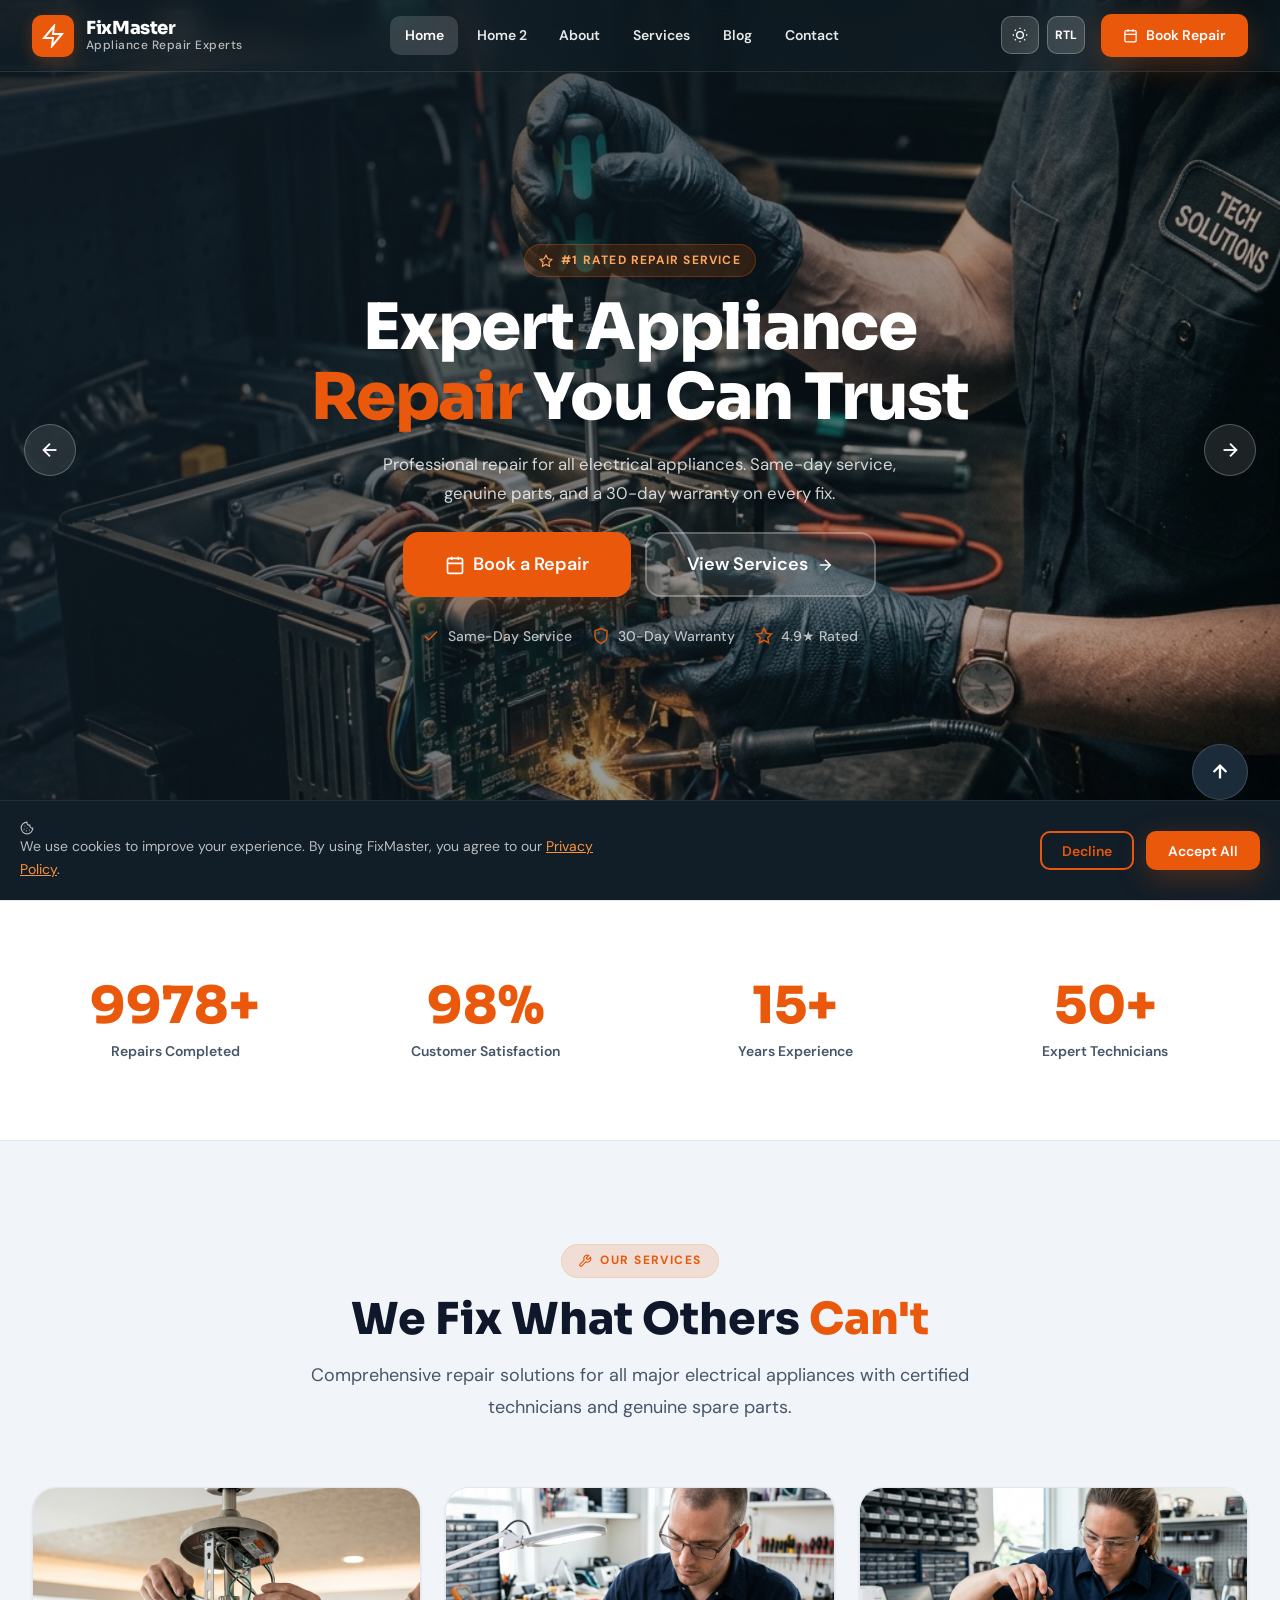
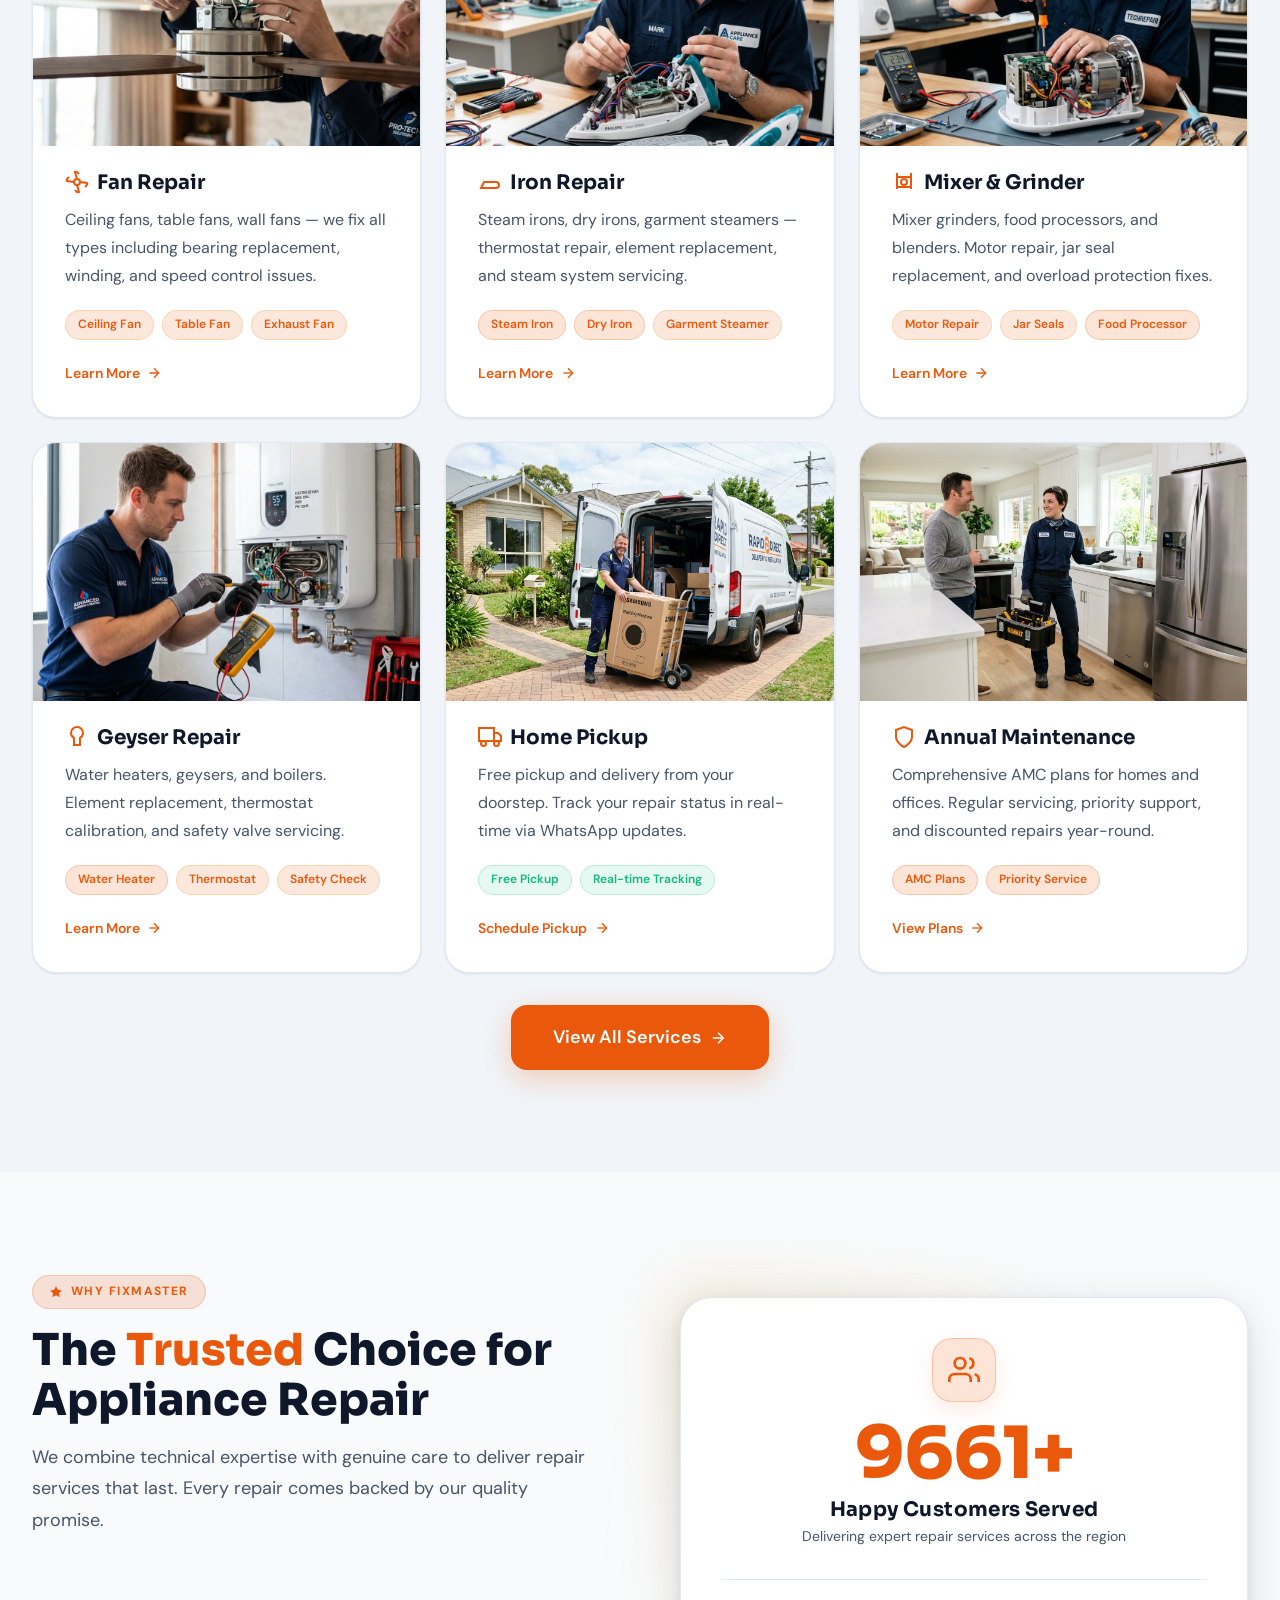
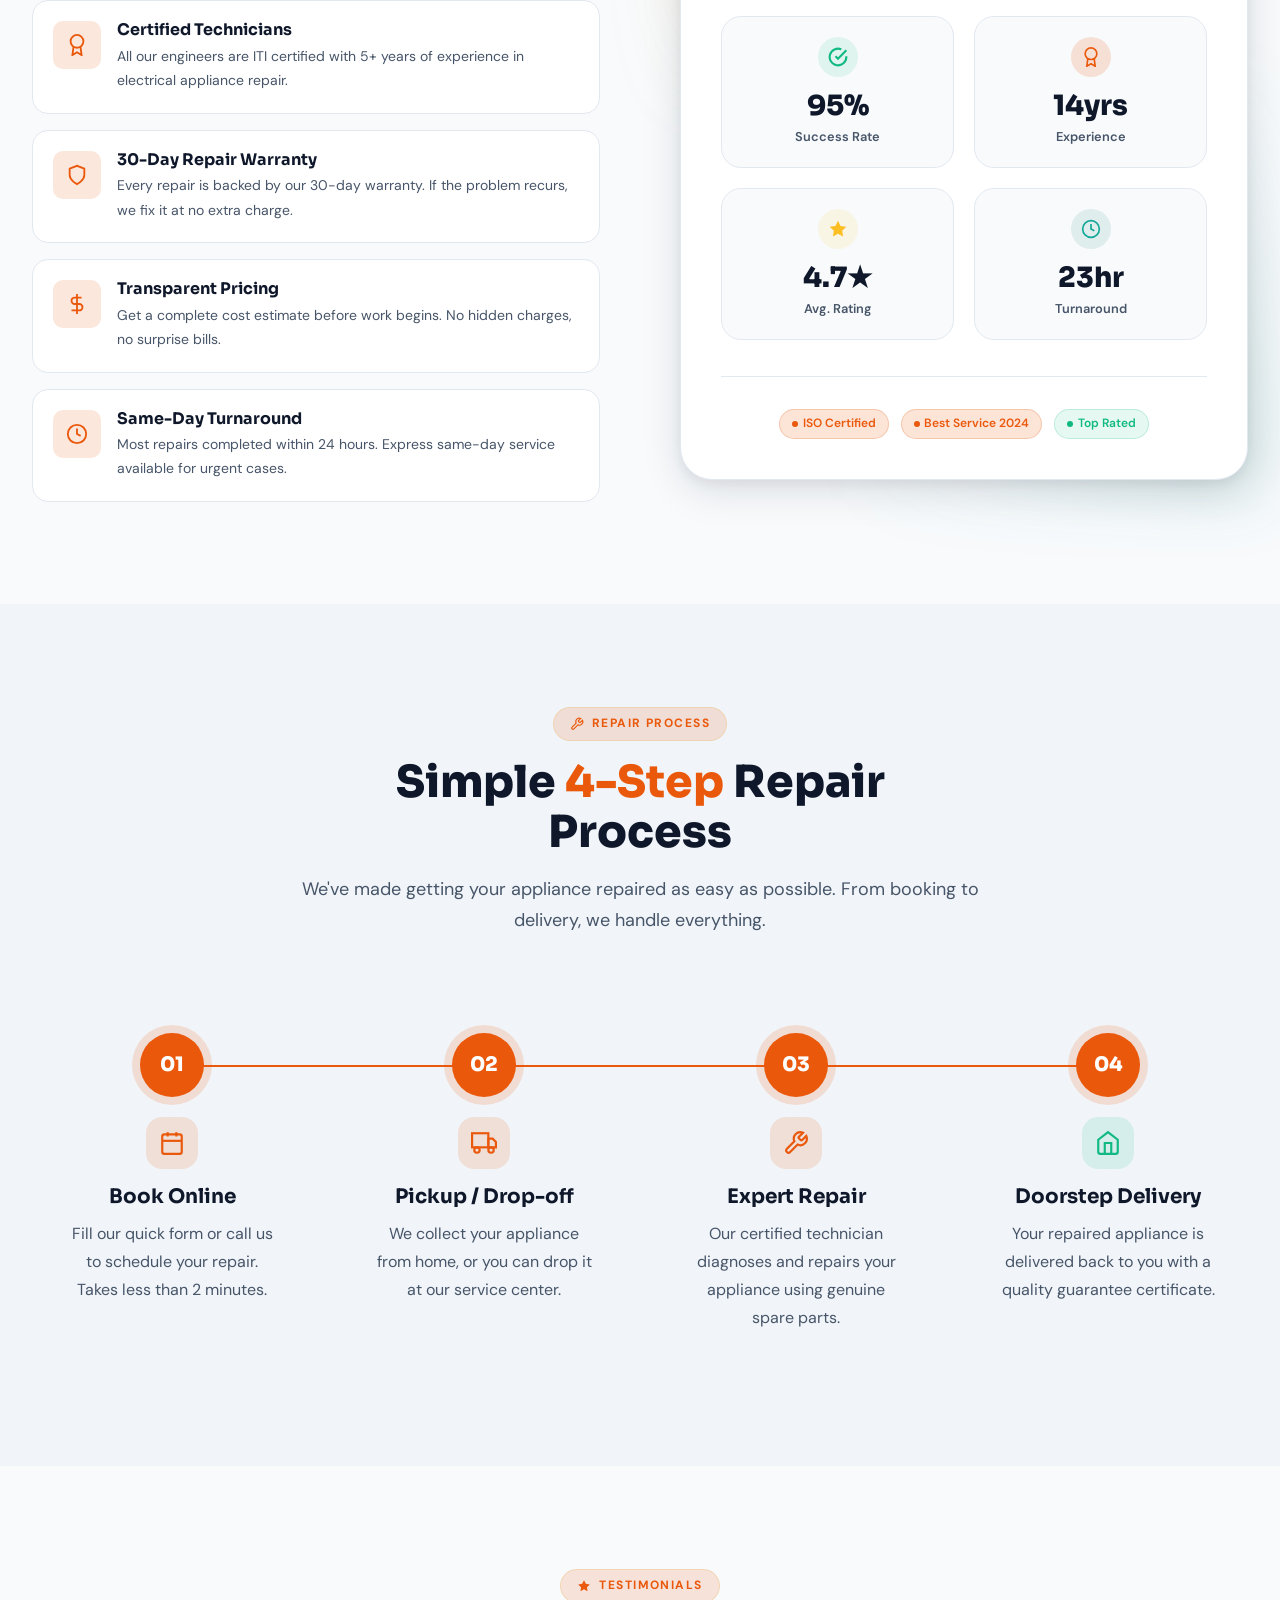
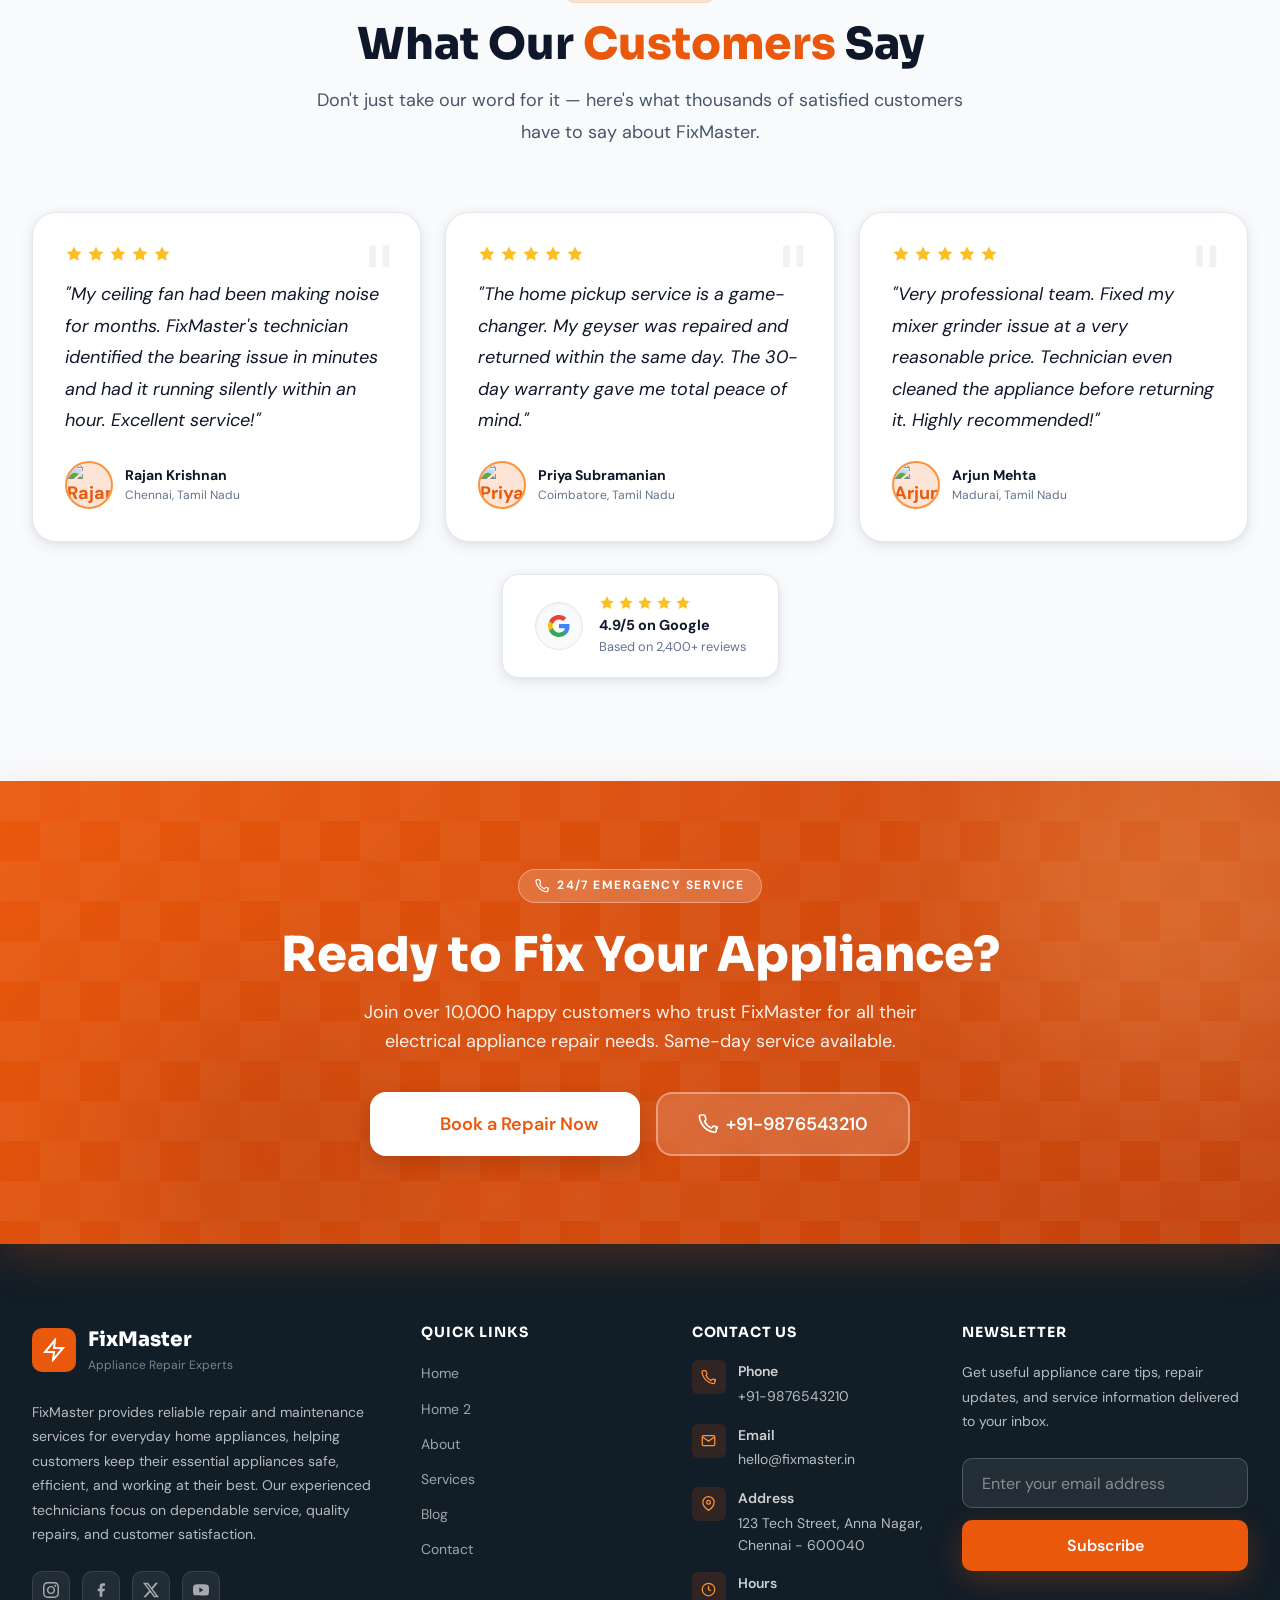
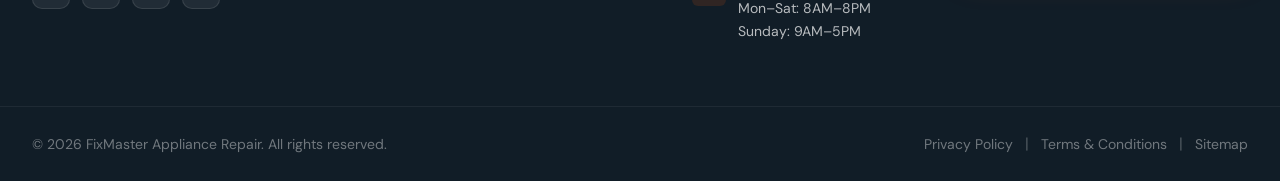
==== commit 038691ad: "c2" ====
--- a/index.html
+++ b/index.html
@@ -46,7 +46,7 @@
   }
   </script>
 </head>
-<body>
+<body class="has-hero-slider">
 
 <!-- PRELOADER -->
 <div id="preloader">
@@ -231,19 +231,19 @@
     <div class="grid grid-4 gap-6 stagger-children">
       <div class="stat-card reveal">
         <div class="stat-number"><span data-count="10000" data-suffix="+">0</span></div>
-        <div class="stat-label" style="color:rgba(255,255,255,0.7)">Repairs Completed</div>
+        <div class="stat-label">Repairs Completed</div>
       </div>
       <div class="stat-card reveal reveal-delay-2">
         <div class="stat-number"><span data-count="98" data-suffix="%">0</span></div>
-        <div class="stat-label" style="color:rgba(255,255,255,0.7)">Customer Satisfaction</div>
+        <div class="stat-label">Customer Satisfaction</div>
       </div>
       <div class="stat-card reveal reveal-delay-3">
         <div class="stat-number"><span data-count="15" data-suffix="+">0</span></div>
-        <div class="stat-label" style="color:rgba(255,255,255,0.7)">Years Experience</div>
+        <div class="stat-label">Years Experience</div>
       </div>
       <div class="stat-card reveal reveal-delay-4">
         <div class="stat-number"><span data-count="50" data-suffix="+">0</span></div>
-        <div class="stat-label" style="color:rgba(255,255,255,0.7)">Expert Technicians</div>
+        <div class="stat-label">Expert Technicians</div>
       </div>
     </div>
   </div>
--- a/css/style.css
+++ b/css/style.css
@@ -629,12 +629,12 @@
   height: 48px;
   border-radius: var(--radius-full);
   overflow: hidden;
-  border: 2px solid var(--color-blue-light);
-  background: var(--bg-primary);
+  border: 2px solid var(--color-orange-light);
+  background: var(--color-orange-glow);
   display: flex;
   align-items: center;
   justify-content: center;
-  color: white;
+  color: var(--color-orange);
   font-weight: 700;
   font-size: var(--text-lg);
   flex-shrink: 0;
@@ -911,18 +911,17 @@
   right: 0;
   z-index: var(--z-sticky);
   height: var(--navbar-height);
-  background: var(--navbar-bg);
-  backdrop-filter: none;
+  background: rgba(255, 255, 255, 0.94);
+  backdrop-filter: blur(16px);
+  -webkit-backdrop-filter: blur(16px);
   transition: all var(--transition-base);
-  border-bottom: 1px solid transparent;
+  border-bottom: 1px solid var(--border-color);
+  box-shadow: 0 4px 20px rgba(15, 23, 42, 0.04);
 }
 
 .navbar.scrolled {
-  background: var(--navbar-scrolled);
-  backdrop-filter: var(--navbar-blur);
-  border-bottom-color: rgba(255,255,255,0.06);
   height: 64px;
-  box-shadow: 0 4px 24px rgba(0,0,0,0.25);
+  box-shadow: 0 4px 24px rgba(15, 23, 42, 0.08);
 }
 
 .navbar .container {
@@ -953,7 +952,7 @@
   display: flex;
   align-items: center;
   justify-content: center;
-  box-shadow: 0 4px 15px rgba(232,160,32,0.35);
+  box-shadow: 0 4px 15px rgba(234, 88, 12, 0.28);
 }
 
 .navbar-logo .logo-icon svg {
@@ -972,14 +971,14 @@
   font-family: var(--font-heading);
   font-size: var(--text-lg);
   font-weight: 800;
-  color: white;
+  color: var(--text-primary);
   letter-spacing: -0.02em;
 }
 
 .navbar-logo .logo-tagline {
   font-size: var(--text-xs);
-  color: rgba(255,255,255,0.55);
-  font-weight: 400;
+  color: var(--text-muted);
+  font-weight: 500;
   letter-spacing: 0.04em;
 }
 
@@ -1000,7 +999,7 @@
   padding: 0.5rem 0.9rem;
   font-size: var(--text-sm);
   font-weight: 600;
-  color: rgba(255,255,255,0.85);
+  color: var(--text-secondary);
   border-radius: var(--radius-md);
   transition: all var(--transition-fast);
   white-space: nowrap;
@@ -1008,8 +1007,8 @@
 
 .navbar-nav .nav-link:hover,
 .navbar-nav .nav-link.active {
-  color: white;
-  background: rgba(255,255,255,0.1);
+  color: var(--color-orange);
+  background: var(--color-orange-glow);
 }
 
 /* Navbar Controls */
@@ -1024,9 +1023,9 @@
   width: 38px;
   height: 38px;
   border-radius: var(--radius-md);
-  background: rgba(255,255,255,0.1);
-  border: 1px solid rgba(255,255,255,0.15);
-  color: white;
+  background: var(--bg-secondary);
+  border: 1px solid var(--border-color);
+  color: var(--text-primary);
   display: flex;
   align-items: center;
   justify-content: center;
@@ -1037,8 +1036,9 @@
 }
 
 .navbar-controls .ctrl-btn:hover {
-  background: rgba(255,255,255,0.2);
-  border-color: rgba(255,255,255,0.3);
+  background: var(--color-orange-glow);
+  border-color: var(--color-orange);
+  color: var(--color-orange);
 }
 
 .navbar-controls .ctrl-btn svg {
@@ -1058,8 +1058,8 @@
   cursor: pointer;
   padding: 0.5rem;
   border-radius: var(--radius-md);
-  background: rgba(255,255,255,0.1);
-  border: 1px solid rgba(255,255,255,0.15);
+  background: var(--bg-secondary);
+  border: 1px solid var(--border-color);
   transition: all var(--transition-fast);
 }
 
@@ -1067,7 +1067,7 @@
   display: block;
   width: 22px;
   height: 2px;
-  background: white;
+  background: var(--text-primary);
   border-radius: 2px;
   transition: all var(--transition-base);
 }
@@ -1075,6 +1075,54 @@
 .hamburger.active span:nth-child(1) { transform: translateY(7px) rotate(45deg); }
 .hamburger.active span:nth-child(2) { opacity: 0; transform: scaleX(0); }
 .hamburger.active span:nth-child(3) { transform: translateY(-7px) rotate(-45deg); }
+
+/* Transparent hero overlay variant for homepage hero slider before scroll */
+body.has-hero-slider .navbar:not(.scrolled) {
+  background: rgba(17, 29, 39, 0.45);
+  backdrop-filter: blur(12px);
+  -webkit-backdrop-filter: blur(12px);
+  border-bottom: 1px solid rgba(255, 255, 255, 0.1);
+  box-shadow: none;
+}
+
+body.has-hero-slider .navbar:not(.scrolled) .navbar-logo .logo-name {
+  color: #FFFFFF;
+}
+
+body.has-hero-slider .navbar:not(.scrolled) .navbar-logo .logo-tagline {
+  color: rgba(255, 255, 255, 0.7);
+}
+
+body.has-hero-slider .navbar:not(.scrolled) .navbar-nav .nav-link {
+  color: rgba(255, 255, 255, 0.9);
+}
+
+body.has-hero-slider .navbar:not(.scrolled) .navbar-nav .nav-link:hover,
+body.has-hero-slider .navbar:not(.scrolled) .navbar-nav .nav-link.active {
+  color: #FFFFFF;
+  background: rgba(255, 255, 255, 0.15);
+}
+
+body.has-hero-slider .navbar:not(.scrolled) .navbar-controls .ctrl-btn {
+  background: rgba(255, 255, 255, 0.15);
+  border-color: rgba(255, 255, 255, 0.25);
+  color: #FFFFFF;
+}
+
+body.has-hero-slider .navbar:not(.scrolled) .navbar-controls .ctrl-btn:hover {
+  background: var(--color-orange);
+  border-color: var(--color-orange);
+  color: #FFFFFF;
+}
+
+body.has-hero-slider .navbar:not(.scrolled) .hamburger {
+  background: rgba(255, 255, 255, 0.15);
+  border-color: rgba(255, 255, 255, 0.25);
+}
+
+body.has-hero-slider .navbar:not(.scrolled) .hamburger span {
+  background: #FFFFFF;
+}
 
 /* Mobile Nav */
 .mobile-nav {
@@ -1083,8 +1131,9 @@
   top: var(--navbar-height);
   left: 0;
   right: 0;
-  background: var(--color-navy-dark);
-  border-bottom: 1px solid rgba(255,255,255,0.08);
+  background: var(--bg-card);
+  border-bottom: 1px solid var(--border-color);
+  box-shadow: var(--shadow-xl);
   border-radius: 0;
   padding: 1rem;
   z-index: calc(var(--z-sticky) - 1);
@@ -1108,15 +1157,15 @@
   padding: 0.9rem 1rem;
   font-size: var(--text-base);
   font-weight: 600;
-  color: rgba(255,255,255,0.85);
+  color: var(--text-primary);
   border-radius: var(--radius-md);
-  border-bottom: 1px solid rgba(255,255,255,0.05);
+  border-bottom: 1px solid var(--border-color);
   transition: all var(--transition-fast);
 }
 
 .mobile-nav .mobile-nav-link:hover {
-  background: rgba(255,255,255,0.08);
-  color: white;
+  background: var(--color-orange-glow);
+  color: var(--color-orange);
 }
 
 .mobile-controls {
@@ -1125,7 +1174,7 @@
   gap: 0.75rem;
   padding: 1rem;
   margin-top: 0.5rem;
-  border-top: 1px solid rgba(255,255,255,0.08);
+  border-top: 1px solid var(--border-color);
 }
 
 /* ── 11. HERO SLIDER ─────────────────────────────────────── */
@@ -1993,6 +2042,239 @@
   padding: 2rem;
   text-align: center;
   color: var(--text-primary);
+}
+
+/* ── 20C. POLICY & LEGAL COMPONENTS ──────────────────────── */
+.policy-toc {
+  background: var(--bg-card);
+  border: 1px solid var(--border-color);
+  border-radius: var(--radius-xl);
+  padding: var(--space-6);
+  margin-bottom: var(--space-5);
+  box-shadow: var(--shadow-sm);
+}
+
+.policy-toc h4 {
+  font-family: var(--font-heading);
+  font-size: var(--text-base);
+  font-weight: 700;
+  margin-bottom: 1.25rem;
+  padding-bottom: 0.75rem;
+  border-bottom: 2px solid var(--color-orange);
+  color: var(--text-primary);
+  display: flex;
+  align-items: center;
+  gap: 0.5rem;
+}
+
+.policy-toc ol {
+  padding-left: 1.25rem;
+  list-style: decimal;
+  margin: 0;
+  display: flex;
+  flex-direction: column;
+  gap: 0.6rem;
+}
+
+.policy-toc a {
+  color: var(--text-secondary);
+  font-size: var(--text-sm);
+  font-weight: 500;
+  text-decoration: none;
+  transition: all var(--transition-fast);
+}
+
+.policy-toc a:hover {
+  color: var(--color-orange);
+  padding-left: 4px;
+}
+
+.policy-section {
+  background: var(--bg-card);
+  border: 1px solid var(--border-color);
+  border-radius: var(--radius-xl);
+  padding: 2.5rem;
+  margin-bottom: 2rem;
+  box-shadow: var(--shadow-sm);
+}
+
+.policy-section h2 {
+  font-family: var(--font-heading);
+  font-size: var(--text-xl);
+  font-weight: 800;
+  color: var(--text-primary);
+  margin-bottom: 1.25rem;
+  display: flex;
+  align-items: center;
+  gap: 0.75rem;
+}
+
+.policy-section h3 {
+  font-size: var(--text-base);
+  font-weight: 700;
+  color: var(--text-primary);
+  margin-top: 1.5rem;
+  margin-bottom: 0.75rem;
+}
+
+.policy-section p {
+  color: var(--text-secondary);
+  line-height: var(--leading-relaxed);
+  margin-bottom: 1rem;
+}
+
+.policy-section ul {
+  list-style: disc;
+  padding-left: 1.5rem;
+  color: var(--text-secondary);
+  line-height: var(--leading-relaxed);
+  margin-bottom: 1.25rem;
+}
+
+.policy-section li {
+  margin-bottom: 0.5rem;
+}
+
+.policy-highlight {
+  background: var(--color-orange-glow);
+  border-left: 4px solid var(--color-orange);
+  padding: 1.25rem 1.5rem;
+  border-radius: 0 var(--radius-md) var(--radius-md) 0;
+  font-weight: 600;
+  color: var(--text-primary);
+  margin-block: 1.25rem;
+  line-height: var(--leading-relaxed);
+}
+
+/* ── 20D. SITEMAP COMPONENTS ─────────────────────────────── */
+.sitemap-group {
+  background: var(--bg-card);
+  border: 1px solid var(--border-color);
+  border-radius: var(--radius-xl);
+  padding: 2rem;
+  box-shadow: var(--shadow-sm);
+  transition: all var(--transition-base);
+}
+
+.sitemap-group:hover {
+  border-color: var(--color-orange);
+  box-shadow: var(--shadow-md);
+  transform: translateY(-4px);
+}
+
+.sitemap-group-title {
+  display: flex;
+  align-items: center;
+  gap: 0.75rem;
+  font-family: var(--font-heading);
+  font-size: var(--text-lg);
+  font-weight: 800;
+  color: var(--text-primary);
+  margin-bottom: 1.5rem;
+  padding-bottom: 1rem;
+  border-bottom: 1px solid var(--border-color);
+}
+
+.sitemap-links {
+  display: flex;
+  flex-direction: column;
+  gap: 0.75rem;
+}
+
+.sitemap-link {
+  display: inline-flex;
+  align-items: center;
+  gap: 0.5rem;
+  font-size: var(--text-sm);
+  font-weight: 600;
+  color: var(--text-secondary);
+  text-decoration: none;
+  transition: all var(--transition-fast);
+}
+
+.sitemap-link:hover {
+  color: var(--color-orange);
+  transform: translateX(4px);
+}
+
+.sitemap-sub {
+  margin-left: 1.5rem;
+  padding-left: 1rem;
+  border-left: 2px solid var(--border-color);
+  display: flex;
+  flex-direction: column;
+  gap: 0.6rem;
+  margin-block: 0.5rem;
+}
+
+.last-updated {
+  display: inline-flex;
+  align-items: center;
+  gap: 0.5rem;
+  font-size: var(--text-xs);
+  color: var(--text-muted);
+  font-weight: 600;
+}
+
+/* ── 20E. BLOG CALLOUTS & ARTICLE STYLES ─────────────────── */
+.tip-box {
+  background: rgba(13, 123, 112, 0.08);
+  border-left: 4px solid var(--color-teal);
+  border-radius: 0 var(--radius-md) var(--radius-md) 0;
+  padding: 1.25rem 1.5rem;
+  color: var(--text-primary);
+  margin-block: 1.75rem;
+  line-height: var(--leading-relaxed);
+}
+
+.warning-box {
+  background: var(--color-orange-glow);
+  border-left: 4px solid var(--color-orange);
+  border-radius: 0 var(--radius-md) var(--radius-md) 0;
+  padding: 1.25rem 1.5rem;
+  color: var(--text-primary);
+  margin-block: 1.75rem;
+  line-height: var(--leading-relaxed);
+}
+
+.article-body {
+  color: var(--text-secondary);
+  line-height: 1.85;
+  font-size: var(--text-base);
+}
+
+.article-body h2 {
+  font-size: clamp(1.35rem, 3vw, 1.75rem);
+  font-weight: 800;
+  color: var(--text-primary);
+  margin-top: 2.25rem;
+  margin-bottom: 1rem;
+}
+
+.article-body p {
+  margin-bottom: 1.25rem;
+}
+
+.article-body ul {
+  list-style: disc;
+  padding-left: 1.5rem;
+  margin-bottom: 1.5rem;
+}
+
+.article-body li {
+  margin-bottom: 0.5rem;
+}
+
+.article-body blockquote {
+  border-left: 4px solid var(--color-orange);
+  background: var(--bg-secondary);
+  padding: 1.5rem 1.75rem;
+  border-radius: 0 var(--radius-lg) var(--radius-lg) 0;
+  font-style: italic;
+  font-size: var(--text-lg);
+  color: var(--text-primary);
+  margin-block: 2rem;
+  line-height: 1.7;
 }
 
 /* ── 21. NEWSLETTER ──────────────────────────────────────── */
--- a/css/dark-mode.css
+++ b/css/dark-mode.css
@@ -6,9 +6,54 @@
 /* Base color token overrides are in :root [data-theme="dark"] inside style.css */
 
 /* ── NAVBAR ──────────────────────────────────────────────── */
+[data-theme="dark"] .navbar {
+  background: rgba(11, 19, 27, 0.94);
+  border-bottom-color: rgba(255, 255, 255, 0.08);
+  box-shadow: 0 4px 20px rgba(0, 0, 0, 0.4);
+}
+
 [data-theme="dark"] .navbar.scrolled {
-  background: rgba(7,14,20,0.97);
-  border-bottom-color: rgba(255,255,255,0.06);
+  background: rgba(7, 14, 20, 0.97);
+  border-bottom-color: rgba(255, 255, 255, 0.06);
+}
+
+[data-theme="dark"] .navbar-logo .logo-name {
+  color: #FFFFFF;
+}
+
+[data-theme="dark"] .navbar-logo .logo-tagline {
+  color: rgba(255, 255, 255, 0.55);
+}
+
+[data-theme="dark"] .navbar-nav .nav-link {
+  color: rgba(255, 255, 255, 0.85);
+}
+
+[data-theme="dark"] .navbar-nav .nav-link:hover,
+[data-theme="dark"] .navbar-nav .nav-link.active {
+  color: var(--color-orange-light);
+  background: rgba(234, 88, 12, 0.16);
+}
+
+[data-theme="dark"] .navbar-controls .ctrl-btn {
+  background: rgba(255, 255, 255, 0.08);
+  border-color: rgba(255, 255, 255, 0.14);
+  color: #FFFFFF;
+}
+
+[data-theme="dark"] .navbar-controls .ctrl-btn:hover {
+  background: var(--color-orange);
+  border-color: var(--color-orange);
+  color: #FFFFFF;
+}
+
+[data-theme="dark"] .hamburger {
+  background: rgba(255, 255, 255, 0.08);
+  border-color: rgba(255, 255, 255, 0.14);
+}
+
+[data-theme="dark"] .hamburger span {
+  background: #FFFFFF;
 }
 
 /* ── CARDS & SURFACES ────────────────────────────────────── */
@@ -22,9 +67,55 @@
 [data-theme="dark"] .cert-card,
 [data-theme="dark"] .card,
 [data-theme="dark"] .highlight-card,
-[data-theme="dark"] .sidebar-promo-widget {
-  background: #162433;
-  border-color: rgba(255,255,255,0.08);
+[data-theme="dark"] .sidebar-promo-widget,
+[data-theme="dark"] .policy-toc,
+[data-theme="dark"] .policy-section,
+[data-theme="dark"] .sitemap-group {
+  background: #162433;
+  border-color: rgba(255, 255, 255, 0.08);
+  color: #F8FAFC;
+}
+
+[data-theme="dark"] .policy-toc a,
+[data-theme="dark"] .sitemap-link {
+  color: rgba(255, 255, 255, 0.75);
+}
+
+[data-theme="dark"] .policy-toc a:hover,
+[data-theme="dark"] .sitemap-link:hover {
+  color: var(--color-orange-light);
+}
+
+[data-theme="dark"] .policy-section p,
+[data-theme="dark"] .policy-section ul,
+[data-theme="dark"] .policy-section li {
+  color: rgba(255, 255, 255, 0.75);
+}
+
+[data-theme="dark"] .policy-highlight {
+  background: rgba(234, 88, 12, 0.14);
+  color: #F8FAFC;
+}
+
+[data-theme="dark"] .tip-box {
+  background: rgba(13, 123, 112, 0.15);
+  color: #F8FAFC;
+}
+
+[data-theme="dark"] .warning-box {
+  background: rgba(234, 88, 12, 0.15);
+  color: #F8FAFC;
+}
+
+[data-theme="dark"] .article-body,
+[data-theme="dark"] .article-body p,
+[data-theme="dark"] .article-body ul,
+[data-theme="dark"] .article-body li {
+  color: rgba(255, 255, 255, 0.8);
+}
+
+[data-theme="dark"] .article-body blockquote {
+  background: #111C27;
   color: #F8FAFC;
 }
 
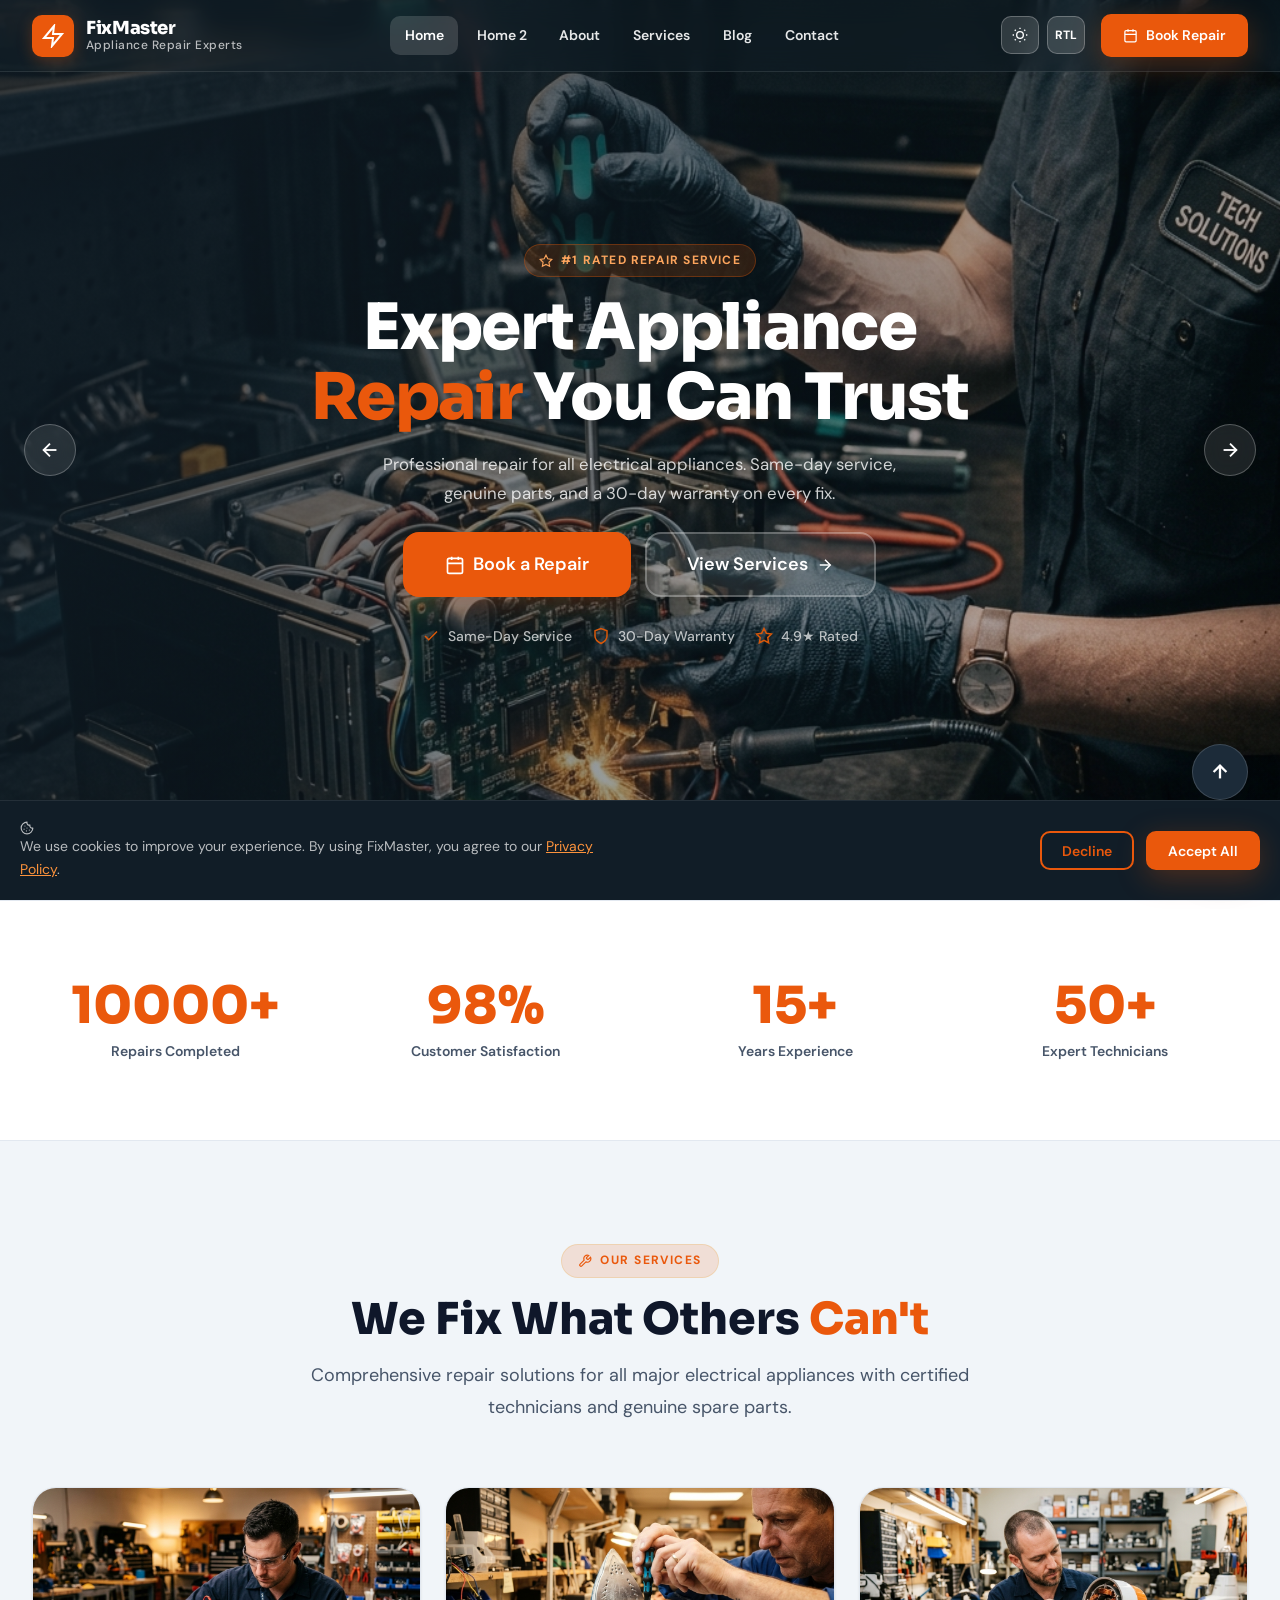
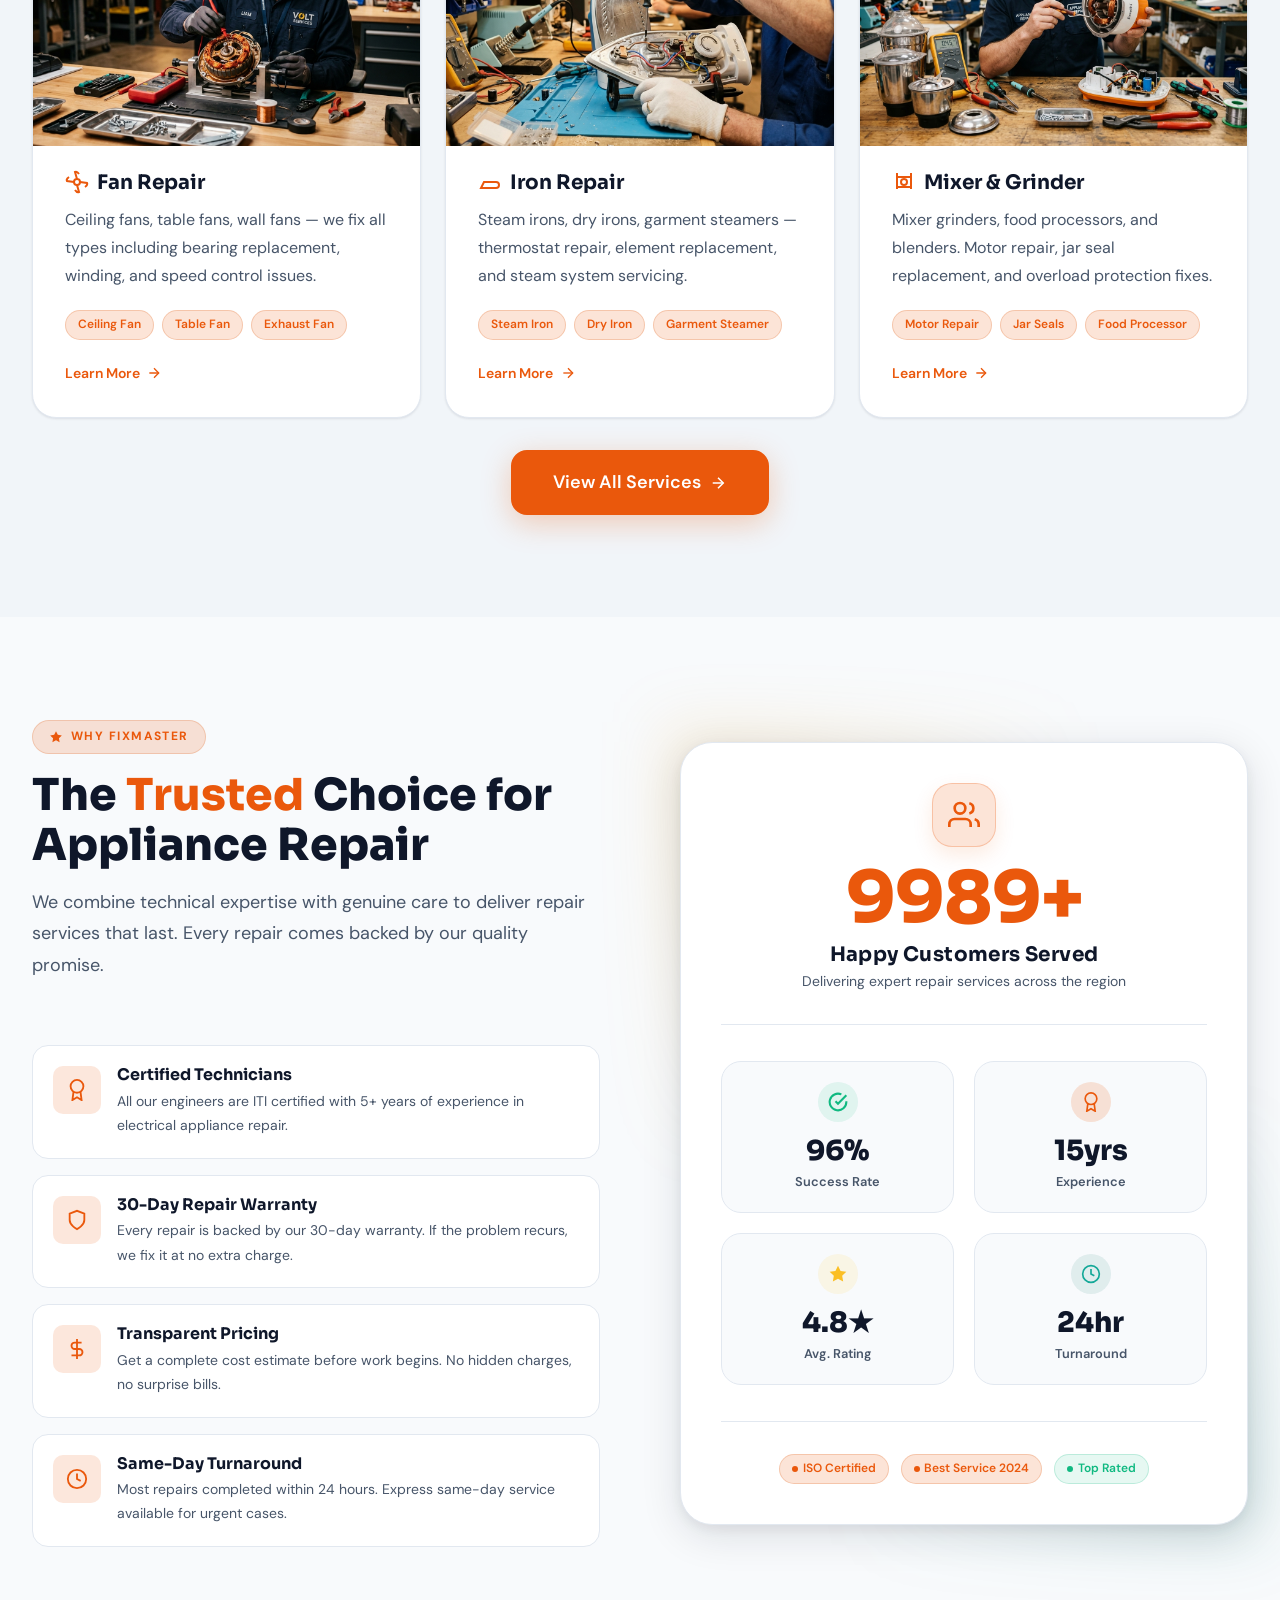
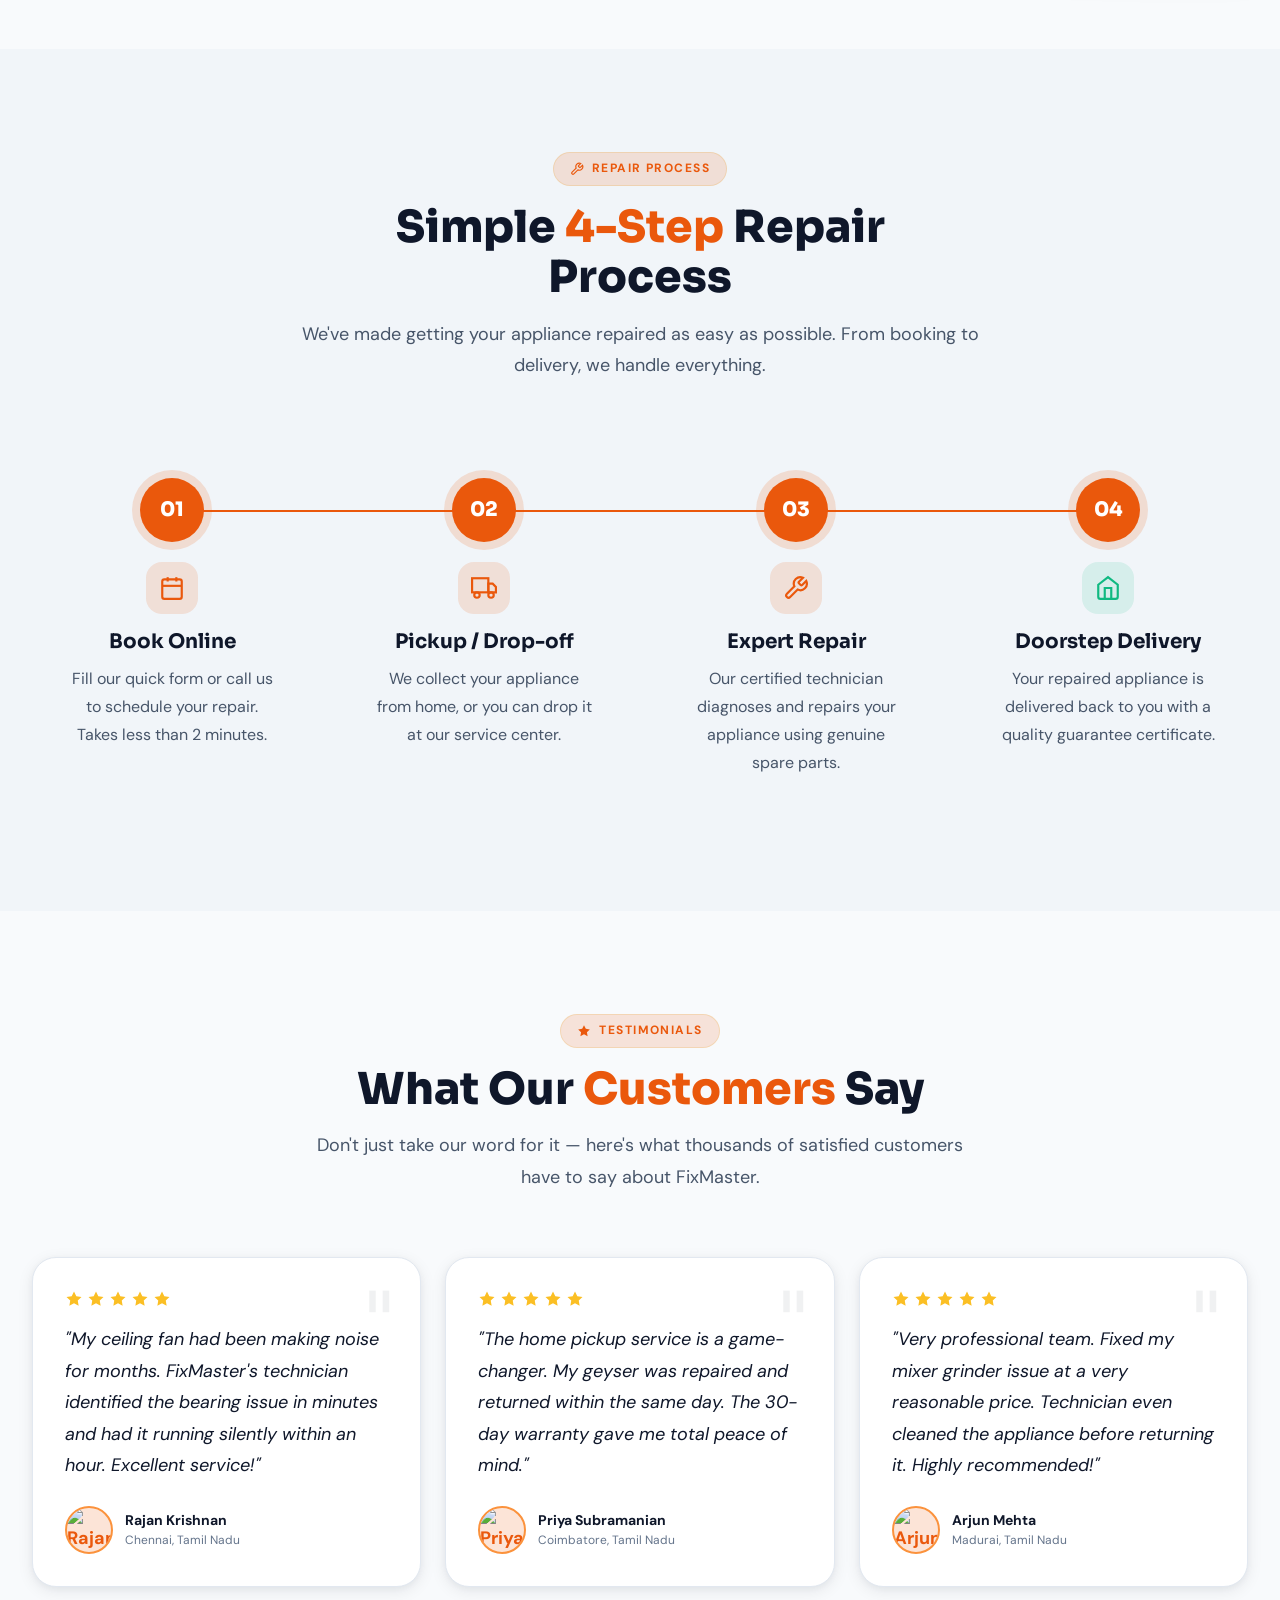
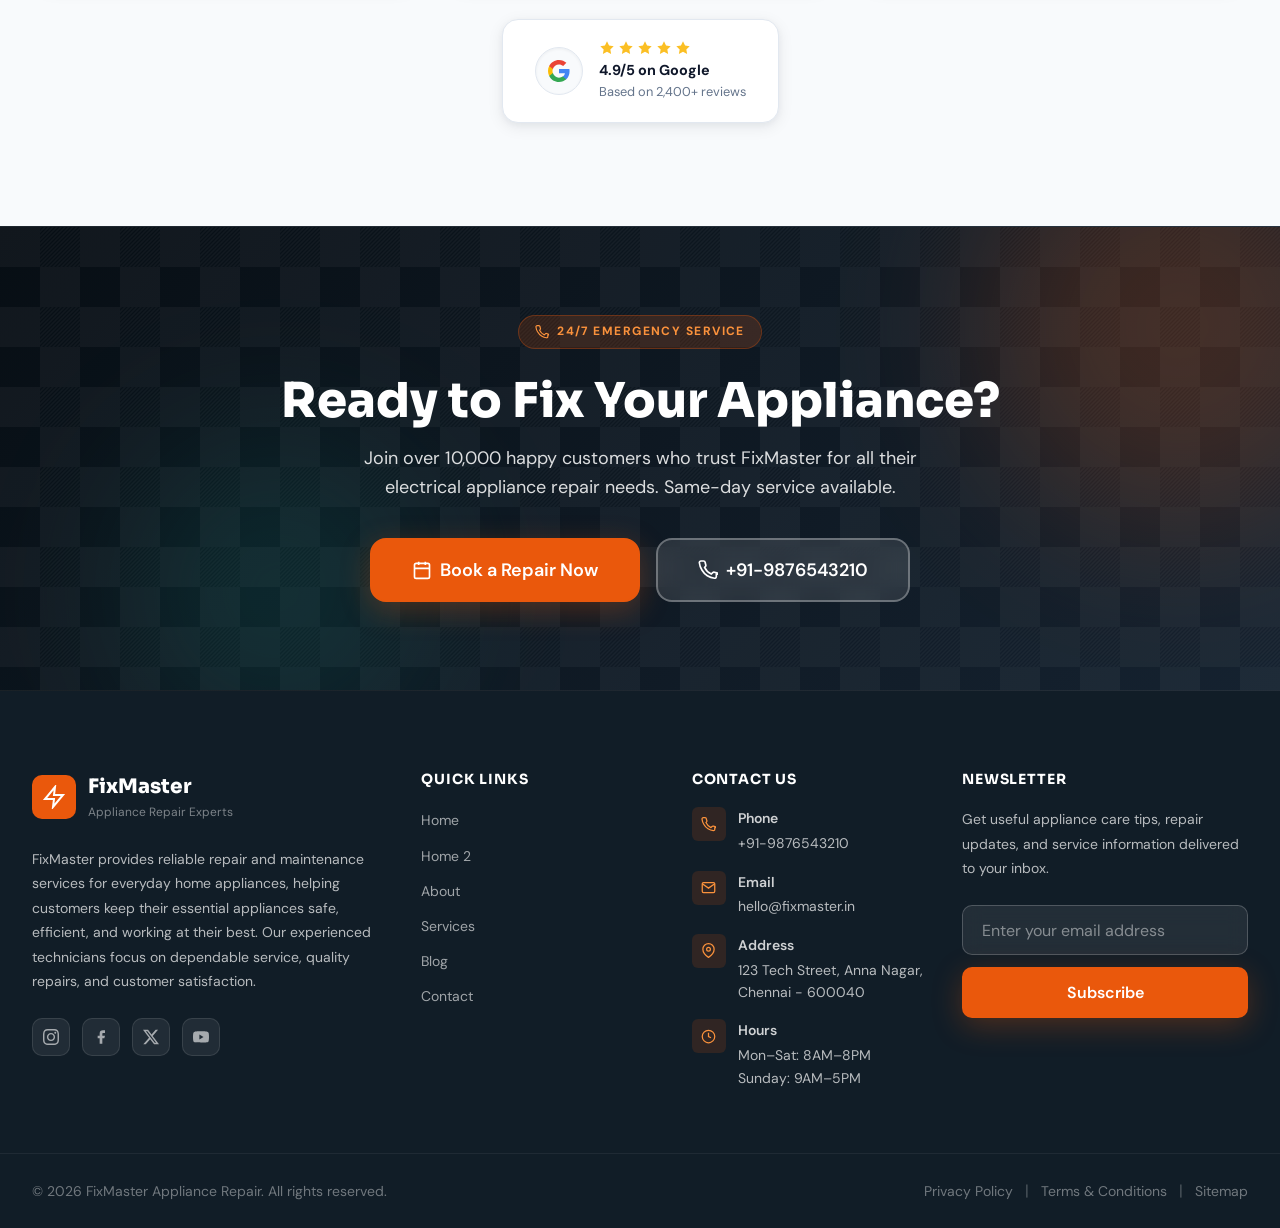
==== commit b9018b64: "images2" ====
--- a/index.html
+++ b/index.html
@@ -263,81 +263,46 @@
     <div class="grid grid-3 gap-6 stagger-children">
       <!-- Fan Repair -->
       <div class="service-card" id="fan" style="padding:0; overflow:hidden">
-        <img src="images/service_fan.png" alt="Fan Repair" style="width:100%;aspect-ratio:3/2;object-fit:cover;margin-bottom:1.5rem" />
+        <img src="images/index_fan_repair.jpg" alt="Fan Repair" style="width:100%;aspect-ratio:3/2;object-fit:cover;margin-bottom:1.5rem" />
         <div style="padding:0 2rem 2rem">
-          <h3 style="display:flex;align-items:center;gap:0.5rem"><svg width="24" height="24" fill="none" stroke="var(--color-blue)" stroke-width="2" viewBox="0 0 24 24"><path d="M12 12m-3 0a3 3 0 1 0 6 0a3 3 0 1 0 -6 0"/><path d="M12 9l-2-7c0 0 2-1 4 2"/><path d="M15 12l7 1c0 0 1 2-2 4"/><path d="M12 15l2 7c0 0-2 1-4-2"/><path d="M9 12l-7-1c0 0-1-2 2-4"/></svg> Fan Repair</h3>
+          <h3 style="display:flex;align-items:center;gap:0.5rem"><svg width="24" height="24" fill="none" stroke="var(--color-orange)" stroke-width="2" viewBox="0 0 24 24"><path d="M12 12m-3 0a3 3 0 1 0 6 0a3 3 0 1 0 -6 0"/><path d="M12 9l-2-7c0 0 2-1 4 2"/><path d="M15 12l7 1c0 0 1 2-2 4"/><path d="M12 15l2 7c0 0-2 1-4-2"/><path d="M9 12l-7-1c0 0-1-2 2-4"/></svg> Fan Repair</h3>
           <p>Ceiling fans, table fans, wall fans — we fix all types including bearing replacement, winding, and speed control issues.</p>
-        <div style="display:flex;flex-wrap:wrap;gap:0.5rem;margin-bottom:1.25rem">
-          <span class="badge badge-blue">Ceiling Fan</span>
-          <span class="badge badge-blue">Table Fan</span>
-          <span class="badge badge-blue">Exhaust Fan</span>
-        </div>
-        <a href="services.html#fan" class="service-link arrow-slide">Learn More <span class="arrow"><svg width="16" height="16" fill="none" stroke="currentColor" stroke-width="2" viewBox="0 0 24 24"><line x1="5" y1="12" x2="19" y2="12"/><polyline points="12 5 19 12 12 19"/></svg></span></a></div></div>
+          <div style="display:flex;flex-wrap:wrap;gap:0.5rem;margin-bottom:1.25rem">
+            <span class="badge badge-orange">Ceiling Fan</span>
+            <span class="badge badge-orange">Table Fan</span>
+            <span class="badge badge-orange">Exhaust Fan</span>
+          </div>
+          <a href="services.html#fan" class="service-link arrow-slide">Learn More <span class="arrow"><svg width="16" height="16" fill="none" stroke="currentColor" stroke-width="2" viewBox="0 0 24 24"><line x1="5" y1="12" x2="19" y2="12"/><polyline points="12 5 19 12 12 19"/></svg></span></a>
+        </div>
+      </div>
 
       <!-- Iron Repair -->
       <div class="service-card" id="iron" style="padding:0; overflow:hidden">
-        <img src="images/service_iron.png" alt="Iron Repair" style="width:100%;aspect-ratio:3/2;object-fit:cover;margin-bottom:1.5rem" />
+        <img src="images/index_iron_repair.jpg" alt="Iron Repair" style="width:100%;aspect-ratio:3/2;object-fit:cover;margin-bottom:1.5rem" />
         <div style="padding:0 2rem 2rem">
           <h3 style="display:flex;align-items:center;gap:0.5rem"><svg width="24" height="24" fill="none" stroke="var(--color-orange)" stroke-width="2" viewBox="0 0 24 24"><path d="M3 18h15a3 3 0 0 0 0-6H6l-3 6z"/></svg> Iron Repair</h3>
           <p>Steam irons, dry irons, garment steamers — thermostat repair, element replacement, and steam system servicing.</p>
-        <div style="display:flex;flex-wrap:wrap;gap:0.5rem;margin-bottom:1.25rem">
-          <span class="badge badge-orange">Steam Iron</span>
-          <span class="badge badge-orange">Dry Iron</span>
-          <span class="badge badge-blue">Garment Steamer</span>
-        </div>
-        <a href="services.html#iron" class="service-link arrow-slide">Learn More <span class="arrow"><svg width="16" height="16" fill="none" stroke="currentColor" stroke-width="2" viewBox="0 0 24 24"><line x1="5" y1="12" x2="19" y2="12"/><polyline points="12 5 19 12 12 19"/></svg></span></a></div></div>
+          <div style="display:flex;flex-wrap:wrap;gap:0.5rem;margin-bottom:1.25rem">
+            <span class="badge badge-orange">Steam Iron</span>
+            <span class="badge badge-orange">Dry Iron</span>
+            <span class="badge badge-orange">Garment Steamer</span>
+          </div>
+          <a href="services.html#iron" class="service-link arrow-slide">Learn More <span class="arrow"><svg width="16" height="16" fill="none" stroke="currentColor" stroke-width="2" viewBox="0 0 24 24"><line x1="5" y1="12" x2="19" y2="12"/><polyline points="12 5 19 12 12 19"/></svg></span></a>
+        </div>
+      </div>
 
       <!-- Mixer Repair -->
       <div class="service-card" id="mixer" style="padding:0; overflow:hidden">
-        <img src="images/service_mixer.png" alt="Mixer Repair" style="width:100%;aspect-ratio:3/2;object-fit:cover;margin-bottom:1.5rem" />
+        <img src="images/index_mixer_repair.jpg" alt="Mixer Repair" style="width:100%;aspect-ratio:3/2;object-fit:cover;margin-bottom:1.5rem" />
         <div style="padding:0 2rem 2rem">
-          <h3 style="display:flex;align-items:center;gap:0.5rem"><svg width="24" height="24" fill="none" stroke="var(--color-blue)" stroke-width="2" viewBox="0 0 24 24"><path d="M5 3v16M19 3v16M5 7h14M5 17h14"/><circle cx="12" cy="12" r="3"/></svg> Mixer & Grinder</h3>
+          <h3 style="display:flex;align-items:center;gap:0.5rem"><svg width="24" height="24" fill="none" stroke="var(--color-orange)" stroke-width="2" viewBox="0 0 24 24"><path d="M5 3v16M19 3v16M5 7h14M5 17h14"/><circle cx="12" cy="12" r="3"/></svg> Mixer & Grinder</h3>
           <p>Mixer grinders, food processors, and blenders. Motor repair, jar seal replacement, and overload protection fixes.</p>
-        <div style="display:flex;flex-wrap:wrap;gap:0.5rem;margin-bottom:1.25rem">
-          <span class="badge badge-blue">Motor Repair</span>
-          <span class="badge badge-blue">Jar Seals</span>
-          <span class="badge badge-orange">Food Processor</span>
-        </div>
-        <a href="services.html#mixer" class="service-link arrow-slide">Learn More <span class="arrow"><svg width="16" height="16" fill="none" stroke="currentColor" stroke-width="2" viewBox="0 0 24 24"><line x1="5" y1="12" x2="19" y2="12"/><polyline points="12 5 19 12 12 19"/></svg></span></a></div></div>
-
-      <!-- Geyser Repair -->
-      <div class="service-card" id="geyser" style="padding:0; overflow:hidden">
-        <img src="images/service_geyser.png" alt="Geyser Repair" style="width:100%;aspect-ratio:3/2;object-fit:cover;margin-bottom:1.5rem" />
-        <div style="padding:0 2rem 2rem">
-          <h3 style="display:flex;align-items:center;gap:0.5rem"><svg width="24" height="24" fill="none" stroke="var(--color-orange)" stroke-width="2" viewBox="0 0 24 24"><path d="M12 2a6 6 0 0 0-6 6c0 2 1 4 3 5v7h6v-7c2-1 3-3 3-5a6 6 0 0 0-6-6z"/></svg> Geyser Repair</h3>
-          <p>Water heaters, geysers, and boilers. Element replacement, thermostat calibration, and safety valve servicing.</p>
-        <div style="display:flex;flex-wrap:wrap;gap:0.5rem;margin-bottom:1.25rem">
-          <span class="badge badge-orange">Water Heater</span>
-          <span class="badge badge-blue">Thermostat</span>
-          <span class="badge badge-blue">Safety Check</span>
-        </div>
-        <a href="services.html#geyser" class="service-link arrow-slide">Learn More <span class="arrow"><svg width="16" height="16" fill="none" stroke="currentColor" stroke-width="2" viewBox="0 0 24 24"><line x1="5" y1="12" x2="19" y2="12"/><polyline points="12 5 19 12 12 19"/></svg></span></a></div></div>
-
-      <!-- Home Pickup -->
-      <div class="service-card" style="padding:0; overflow:hidden">
-        <img src="images/service_home_pickup.jpg" alt="Home Pickup Service" style="width:100%;aspect-ratio:3/2;object-fit:cover;margin-bottom:1.5rem" />
-        <div style="padding:0 2rem 2rem">
-          <h3 style="display:flex;align-items:center;gap:0.5rem"><svg width="24" height="24" fill="none" stroke="var(--color-blue)" stroke-width="2" viewBox="0 0 24 24"><rect x="1" y="3" width="15" height="13"/><polygon points="16 8 20 8 23 11 23 16 16 16 16 8"/><circle cx="5.5" cy="18.5" r="2.5"/><circle cx="18.5" cy="18.5" r="2.5"/></svg> Home Pickup</h3>
-          <p>Free pickup and delivery from your doorstep. Track your repair status in real-time via WhatsApp updates.</p>
           <div style="display:flex;flex-wrap:wrap;gap:0.5rem;margin-bottom:1.25rem">
-            <span class="badge badge-green">Free Pickup</span>
-            <span class="badge badge-green">Real-time Tracking</span>
-          </div>
-          <a href="services.html#booking" class="service-link arrow-slide">Schedule Pickup <span class="arrow"><svg width="16" height="16" fill="none" stroke="currentColor" stroke-width="2" viewBox="0 0 24 24"><line x1="5" y1="12" x2="19" y2="12"/><polyline points="12 5 19 12 12 19"/></svg></span></a>
-        </div>
-      </div>
-
-      <!-- AMC -->
-      <div class="service-card" style="padding:0; overflow:hidden">
-        <img src="images/service_amc.jpg" alt="AMC Plans" style="width:100%;aspect-ratio:3/2;object-fit:cover;margin-bottom:1.5rem" />
-        <div style="padding:0 2rem 2rem">
-          <h3 style="display:flex;align-items:center;gap:0.5rem"><svg width="24" height="24" fill="none" stroke="var(--color-orange)" stroke-width="2" viewBox="0 0 24 24"><path d="M12 22s8-4 8-10V5l-8-3-8 3v7c0 6 8 10 8 10z"/></svg> Annual Maintenance</h3>
-          <p>Comprehensive AMC plans for homes and offices. Regular servicing, priority support, and discounted repairs year-round.</p>
-          <div style="display:flex;flex-wrap:wrap;gap:0.5rem;margin-bottom:1.25rem">
-            <span class="badge badge-orange">AMC Plans</span>
-            <span class="badge badge-orange">Priority Service</span>
-          </div>
-          <a href="services.html" class="service-link arrow-slide">View Plans <span class="arrow"><svg width="16" height="16" fill="none" stroke="currentColor" stroke-width="2" viewBox="0 0 24 24"><line x1="5" y1="12" x2="19" y2="12"/><polyline points="12 5 19 12 12 19"/></svg></span></a>
+            <span class="badge badge-orange">Motor Repair</span>
+            <span class="badge badge-orange">Jar Seals</span>
+            <span class="badge badge-orange">Food Processor</span>
+          </div>
+          <a href="services.html#mixer" class="service-link arrow-slide">Learn More <span class="arrow"><svg width="16" height="16" fill="none" stroke="currentColor" stroke-width="2" viewBox="0 0 24 24"><line x1="5" y1="12" x2="19" y2="12"/><polyline points="12 5 19 12 12 19"/></svg></span></a>
         </div>
       </div>
     </div>
--- a/css/style.css
+++ b/css/style.css
@@ -911,16 +911,18 @@
   right: 0;
   z-index: var(--z-sticky);
   height: var(--navbar-height);
-  background: rgba(255, 255, 255, 0.94);
-  backdrop-filter: blur(16px);
-  -webkit-backdrop-filter: blur(16px);
+  background: rgba(17, 29, 39, 0.45);
+  backdrop-filter: blur(12px);
+  -webkit-backdrop-filter: blur(12px);
   transition: all var(--transition-base);
-  border-bottom: 1px solid var(--border-color);
-  box-shadow: 0 4px 20px rgba(15, 23, 42, 0.04);
-}
-
+  border-bottom: 1px solid rgba(255, 255, 255, 0.1);
+}
+
+/* Scrolled Navbar State */
 .navbar.scrolled {
   height: 64px;
+  background: rgba(255, 255, 255, 0.96);
+  border-bottom-color: var(--border-color);
   box-shadow: 0 4px 24px rgba(15, 23, 42, 0.08);
 }
 
@@ -971,15 +973,17 @@
   font-family: var(--font-heading);
   font-size: var(--text-lg);
   font-weight: 800;
-  color: var(--text-primary);
+  color: #FFFFFF;
   letter-spacing: -0.02em;
+  transition: color var(--transition-fast);
 }
 
 .navbar-logo .logo-tagline {
   font-size: var(--text-xs);
-  color: var(--text-muted);
+  color: rgba(255, 255, 255, 0.7);
   font-weight: 500;
   letter-spacing: 0.04em;
+  transition: color var(--transition-fast);
 }
 
 .navbar-nav {
@@ -999,7 +1003,7 @@
   padding: 0.5rem 0.9rem;
   font-size: var(--text-sm);
   font-weight: 600;
-  color: var(--text-secondary);
+  color: rgba(255, 255, 255, 0.9);
   border-radius: var(--radius-md);
   transition: all var(--transition-fast);
   white-space: nowrap;
@@ -1007,8 +1011,8 @@
 
 .navbar-nav .nav-link:hover,
 .navbar-nav .nav-link.active {
-  color: var(--color-orange);
-  background: var(--color-orange-glow);
+  color: #FFFFFF;
+  background: rgba(255, 255, 255, 0.15);
 }
 
 /* Navbar Controls */
@@ -1023,9 +1027,9 @@
   width: 38px;
   height: 38px;
   border-radius: var(--radius-md);
-  background: var(--bg-secondary);
-  border: 1px solid var(--border-color);
-  color: var(--text-primary);
+  background: rgba(255, 255, 255, 0.15);
+  border: 1px solid rgba(255, 255, 255, 0.25);
+  color: #FFFFFF;
   display: flex;
   align-items: center;
   justify-content: center;
@@ -1036,9 +1040,9 @@
 }
 
 .navbar-controls .ctrl-btn:hover {
-  background: var(--color-orange-glow);
+  background: var(--color-orange);
   border-color: var(--color-orange);
-  color: var(--color-orange);
+  color: #FFFFFF;
 }
 
 .navbar-controls .ctrl-btn svg {
@@ -1058,8 +1062,8 @@
   cursor: pointer;
   padding: 0.5rem;
   border-radius: var(--radius-md);
-  background: var(--bg-secondary);
-  border: 1px solid var(--border-color);
+  background: rgba(255, 255, 255, 0.15);
+  border: 1px solid rgba(255, 255, 255, 0.25);
   transition: all var(--transition-fast);
 }
 
@@ -1067,7 +1071,7 @@
   display: block;
   width: 22px;
   height: 2px;
-  background: var(--text-primary);
+  background: #FFFFFF;
   border-radius: 2px;
   transition: all var(--transition-base);
 }
@@ -1076,52 +1080,44 @@
 .hamburger.active span:nth-child(2) { opacity: 0; transform: scaleX(0); }
 .hamburger.active span:nth-child(3) { transform: translateY(-7px) rotate(-45deg); }
 
-/* Transparent hero overlay variant for homepage hero slider before scroll */
-body.has-hero-slider .navbar:not(.scrolled) {
-  background: rgba(17, 29, 39, 0.45);
-  backdrop-filter: blur(12px);
-  -webkit-backdrop-filter: blur(12px);
-  border-bottom: 1px solid rgba(255, 255, 255, 0.1);
-  box-shadow: none;
-}
-
-body.has-hero-slider .navbar:not(.scrolled) .navbar-logo .logo-name {
-  color: #FFFFFF;
-}
-
-body.has-hero-slider .navbar:not(.scrolled) .navbar-logo .logo-tagline {
-  color: rgba(255, 255, 255, 0.7);
-}
-
-body.has-hero-slider .navbar:not(.scrolled) .navbar-nav .nav-link {
-  color: rgba(255, 255, 255, 0.9);
-}
-
-body.has-hero-slider .navbar:not(.scrolled) .navbar-nav .nav-link:hover,
-body.has-hero-slider .navbar:not(.scrolled) .navbar-nav .nav-link.active {
-  color: #FFFFFF;
-  background: rgba(255, 255, 255, 0.15);
-}
-
-body.has-hero-slider .navbar:not(.scrolled) .navbar-controls .ctrl-btn {
-  background: rgba(255, 255, 255, 0.15);
-  border-color: rgba(255, 255, 255, 0.25);
-  color: #FFFFFF;
-}
-
-body.has-hero-slider .navbar:not(.scrolled) .navbar-controls .ctrl-btn:hover {
-  background: var(--color-orange);
+/* When Navbar is Scrolled in Light Mode */
+.navbar.scrolled .navbar-logo .logo-name {
+  color: var(--text-primary);
+}
+
+.navbar.scrolled .navbar-logo .logo-tagline {
+  color: var(--text-muted);
+}
+
+.navbar.scrolled .navbar-nav .nav-link {
+  color: var(--text-secondary);
+}
+
+.navbar.scrolled .navbar-nav .nav-link:hover,
+.navbar.scrolled .navbar-nav .nav-link.active {
+  color: var(--color-orange);
+  background: var(--color-orange-glow);
+}
+
+.navbar.scrolled .navbar-controls .ctrl-btn {
+  background: var(--bg-secondary);
+  border-color: var(--border-color);
+  color: var(--text-primary);
+}
+
+.navbar.scrolled .navbar-controls .ctrl-btn:hover {
+  background: var(--color-orange-glow);
   border-color: var(--color-orange);
-  color: #FFFFFF;
-}
-
-body.has-hero-slider .navbar:not(.scrolled) .hamburger {
-  background: rgba(255, 255, 255, 0.15);
-  border-color: rgba(255, 255, 255, 0.25);
-}
-
-body.has-hero-slider .navbar:not(.scrolled) .hamburger span {
-  background: #FFFFFF;
+  color: var(--color-orange);
+}
+
+.navbar.scrolled .hamburger {
+  background: var(--bg-secondary);
+  border-color: var(--border-color);
+}
+
+.navbar.scrolled .hamburger span {
+  background: var(--text-primary);
 }
 
 /* Mobile Nav */
@@ -1386,14 +1382,14 @@
   transition: width 0.1s linear;
 }
 
-/* ── 12. PAGE HERO ───────────────────────────────────────── */
+/* ── 12. PAGE HERO (Consistent Dark Theme across Light & Dark Modes) ── */
 .page-hero {
   padding-top: calc(var(--navbar-height) + 3.5rem);
   padding-bottom: 3.5rem;
-  background: linear-gradient(135deg, #F8FAFC 0%, #EEF4F9 100%);
+  background: linear-gradient(135deg, #070E14 0%, #152230 100%);
   position: relative;
   overflow: hidden;
-  border-bottom: 1px solid var(--border-color);
+  border-bottom: 1px solid rgba(255, 255, 255, 0.08);
 }
 
 .page-hero::before {
@@ -1401,14 +1397,16 @@
   position: absolute;
   inset: 0;
   background-image:
-    radial-gradient(circle at 20% 50%, rgba(234,88,12,0.06) 0%, transparent 50%),
-    radial-gradient(circle at 80% 20%, rgba(13,123,112,0.05) 0%, transparent 50%);
+    radial-gradient(circle at 20% 50%, rgba(234, 88, 12, 0.12) 0%, transparent 50%),
+    radial-gradient(circle at 80% 20%, rgba(13, 123, 112, 0.1) 0%, transparent 50%);
+  pointer-events: none;
 }
 
 .page-hero-pattern {
   position: absolute;
   inset: 0;
-  background-image: url("data:image/svg+xml,%3Csvg width='60' height='60' viewBox='0 0 60 60' xmlns='http://www.w3.org/2000/svg'%3E%3Cg fill='none' fill-rule='evenodd'%3E%3Cg fill='%231C2B39' fill-opacity='0.03'%3E%3Cpath d='M36 34v-4h-2v4h-4v2h4v4h2v-4h4v-2h-4zm0-30V0h-2v4h-4v2h4v4h2V6h4V4h-4zM6 34v-4H4v4H0v2h4v4h2v-4h4v-2H6zM6 4V0H4v4H0v2h4v4h2V6h4V4H6z'/%3E%3C/g%3E%3C/g%3E%3C/svg%3E");
+  background-image: url("data:image/svg+xml,%3Csvg width='60' height='60' viewBox='0 0 60 60' xmlns='http://www.w3.org/2000/svg'%3E%3Cg fill='none' fill-rule='evenodd'%3E%3Cg fill='%23ffffff' fill-opacity='0.03'%3E%3Cpath d='M36 34v-4h-2v4h-4v2h4v4h2v-4h4v-2h-4zm0-30V0h-2v4h-4v2h4v4h2V6h4V4h-4zM6 34v-4H4v4H0v2h4v4h2v-4h4v-2H6zM6 4V0H4v4H0v2h4v4h2V6h4V4H6z'/%3E%3C/g%3E%3C/g%3E%3C/svg%3E");
+  pointer-events: none;
 }
 
 .page-hero-content {
@@ -1428,18 +1426,21 @@
 
 .breadcrumb-item {
   font-size: var(--text-sm);
-  color: var(--text-muted);
+  color: rgba(255, 255, 255, 0.55);
   font-weight: 500;
 }
 
 .breadcrumb-item a {
-  color: var(--text-secondary);
+  color: rgba(255, 255, 255, 0.8);
   transition: color var(--transition-fast);
 }
-.breadcrumb-item a:hover { color: var(--color-orange); }
+
+.breadcrumb-item a:hover {
+  color: var(--color-orange-light);
+}
 
 .breadcrumb-separator {
-  color: var(--text-muted);
+  color: rgba(255, 255, 255, 0.35);
   font-size: var(--text-xs);
 }
 
@@ -1447,17 +1448,25 @@
   font-family: var(--font-heading);
   font-size: clamp(2rem, 5vw, 3.5rem);
   font-weight: 800;
-  color: var(--text-primary);
+  color: #FFFFFF;
   margin-bottom: 0.75rem;
   letter-spacing: -0.02em;
 }
 
+.page-hero-title span {
+  color: var(--color-orange-light);
+}
+
 .page-hero-desc {
   font-size: var(--text-lg);
-  color: var(--text-secondary);
+  color: rgba(255, 255, 255, 0.8);
   max-width: 580px;
   margin-inline: auto;
   line-height: var(--leading-relaxed);
+}
+
+.page-hero .last-updated {
+  color: rgba(255, 255, 255, 0.65);
 }
 
 /* ── 13. FAQ ACCORDION ───────────────────────────────────── */
@@ -1855,38 +1864,42 @@
   opacity: 0.3;
 }
 
-/* ── 20. CTA BANNER ──────────────────────────────────────── */
+/* ── 20. CTA BANNER (Consistent Dark Theme across Light & Dark Modes) ── */
 .cta-banner {
-  background: linear-gradient(135deg, #EA580C 0%, #C2410C 100%);
+  background: linear-gradient(135deg, #070E14 0%, #152230 100%);
   position: relative;
   overflow: hidden;
   padding-block: clamp(3.5rem, 7vw, 5.5rem);
-  box-shadow: 0 16px 40px rgba(234,88,12,0.22);
+  box-shadow: none;
+  border-top: 1px solid rgba(255, 255, 255, 0.08);
+  border-bottom: 1px solid rgba(255, 255, 255, 0.08);
 }
 
 .cta-banner::before {
   content: '';
   position: absolute;
   inset: 0;
-  background-image: url("data:image/svg+xml,%3Csvg width='80' height='80' viewBox='0 0 80 80' xmlns='http://www.w3.org/2000/svg'%3E%3Cg fill='none' fill-rule='evenodd'%3E%3Cg fill='%23ffffff' fill-opacity='0.05'%3E%3Cpath d='M0 0h40v40H0V0zm40 40h40v40H40V40zm0-40h2l-2 2V0zm0 4l4-4h2l-6 6V4zm0 4l8-8h2L40 10V8zm0 4L52 0h2L40 14v-2zm0 4L56 0h2L40 18v-2zm0 4L60 0h2L40 22v-2zm0 4L64 0h2L40 26v-2zm0 4L68 0h2L40 30v-2zm0 4L72 0h2L40 34v-2zm0 4L76 0h2L40 38v-2zm0 4L80 0v2L42 40h-2zm4 0L80 4v2L46 40h-2zm4 0L80 8v2L50 40h-2zm4 0l28-28v2L54 40h-2zm4 0l24-24v2L58 40h-2zm4 0l20-20v2L62 40h-2zm4 0l16-16v2L66 40h-2zm4 0l12-12v2L70 40h-2zm4 0l8-8v2l-6 6h-2zm4 0l4-4v2l-2 2h-2z'/%3E%3C/g%3E%3C/g%3E%3C/svg%3E");
+  background-image: url("data:image/svg+xml,%3Csvg width='80' height='80' viewBox='0 0 80 80' xmlns='http://www.w3.org/2000/svg'%3E%3Cg fill='none' fill-rule='evenodd'%3E%3Cg fill='%23ffffff' fill-opacity='0.04'%3E%3Cpath d='M0 0h40v40H0V0zm40 40h40v40H40V40zm0-40h2l-2 2V0zm0 4l4-4h2l-6 6V4zm0 4l8-8h2L40 10V8zm0 4L52 0h2L40 14v-2zm0 4L56 0h2L40 18v-2zm0 4L60 0h2L40 22v-2zm0 4L64 0h2L40 26v-2zm0 4L68 0h2L40 30v-2zm0 4L72 0h2L40 34v-2zm0 4L76 0h2L40 38v-2zm0 4L80 0v2L42 40h-2zm4 0L80 4v2L46 40h-2zm4 0L80 8v2L50 40h-2zm4 0l28-28v2L54 40h-2zm4 0l24-24v2L58 40h-2zm4 0l20-20v2L62 40h-2zm4 0l16-16v2L66 40h-2zm4 0l12-12v2L70 40h-2zm4 0l8-8v2l-6 6h-2zm4 0l4-4v2l-2 2h-2z'/%3E%3C/g%3E%3C/g%3E%3C/svg%3E");
+  pointer-events: none;
 }
 
 .cta-orb {
   position: absolute;
   border-radius: var(--radius-full);
   filter: blur(80px);
-  opacity: 0.25;
+  opacity: 0.2;
+  pointer-events: none;
 }
 
 .cta-orb-1 {
   width: 400px; height: 400px;
-  background: #FDBA74;
+  background: var(--color-orange);
   top: -100px; right: -100px;
 }
 
 .cta-orb-2 {
   width: 300px; height: 300px;
-  background: #9A3412;
+  background: var(--color-teal);
   bottom: -50px; left: 10%;
 }
 
@@ -1897,22 +1910,22 @@
 }
 
 .cta-inner .section-tag {
-  background: rgba(255,255,255,0.18);
-  border-color: rgba(255,255,255,0.32);
-  color: white;
+  background: rgba(234, 88, 12, 0.16);
+  border-color: rgba(234, 88, 12, 0.3);
+  color: var(--color-orange-light);
 }
 
 .cta-inner h2 {
   font-family: var(--font-heading);
   font-size: clamp(1.75rem, 4vw, 3rem);
   font-weight: 800;
-  color: white;
+  color: #FFFFFF;
   margin-bottom: 1rem;
 }
 
 .cta-inner p {
   font-size: var(--text-lg);
-  color: rgba(255,255,255,0.92);
+  color: rgba(255, 255, 255, 0.85);
   margin-bottom: 2.25rem;
   max-width: 560px;
   margin-inline: auto;
@@ -1927,30 +1940,30 @@
 
 .cta-banner .btn-orange,
 .cta-banner .btn-primary {
-  background: white;
-  color: var(--color-orange);
-  border-color: white;
-  box-shadow: 0 8px 24px rgba(0,0,0,0.15);
+  background: var(--color-orange);
+  color: #FFFFFF;
+  border-color: var(--color-orange);
+  box-shadow: var(--shadow-orange);
 }
 
 .cta-banner .btn-orange:hover,
 .cta-banner .btn-primary:hover {
-  background: #FFF7ED;
-  color: var(--color-orange-dark);
-  border-color: #FFF7ED;
+  background: var(--color-orange-dark);
+  border-color: var(--color-orange-dark);
+  color: #FFFFFF;
   transform: translateY(-2px);
-  box-shadow: 0 12px 30px rgba(0,0,0,0.2);
+  box-shadow: 0 12px 30px rgba(234, 88, 12, 0.4);
 }
 
 .cta-banner .btn-ghost {
-  background: rgba(255,255,255,0.15);
-  border-color: rgba(255,255,255,0.35);
-  color: white;
+  background: rgba(255, 255, 255, 0.1);
+  border-color: rgba(255, 255, 255, 0.3);
+  color: #FFFFFF;
 }
 
 .cta-banner .btn-ghost:hover {
-  background: rgba(255,255,255,0.25);
-  border-color: rgba(255,255,255,0.5);
+  background: rgba(255, 255, 255, 0.2);
+  border-color: rgba(255, 255, 255, 0.5);
   transform: translateY(-2px);
 }
 
@@ -2030,9 +2043,9 @@
 }
 
 .split-hero-content {
-  background: var(--bg-card);
-  border-right: 1px solid var(--border-color);
-  color: var(--text-primary);
+  background: linear-gradient(135deg, #070E14 0%, #152230 100%);
+  border-right: 1px solid rgba(255, 255, 255, 0.08);
+  color: #F8FAFC;
 }
 
 .sidebar-promo-widget {
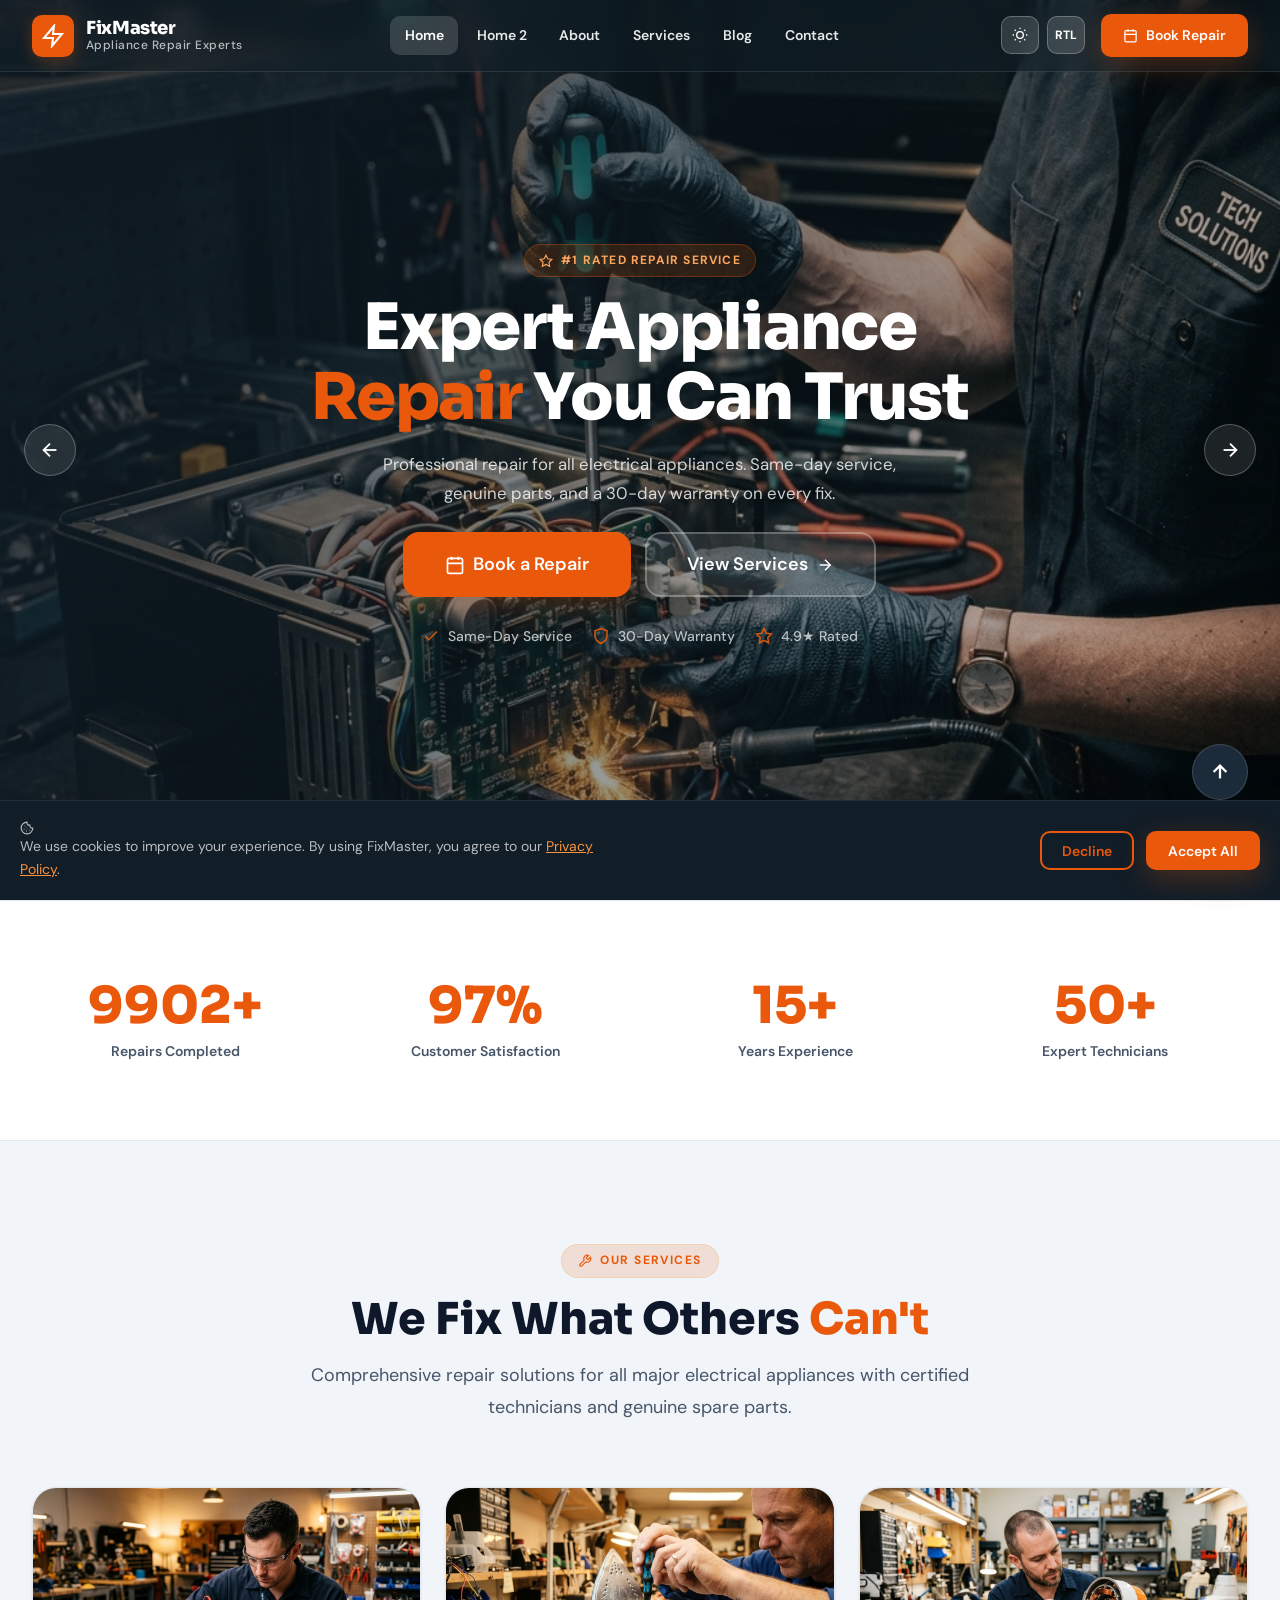
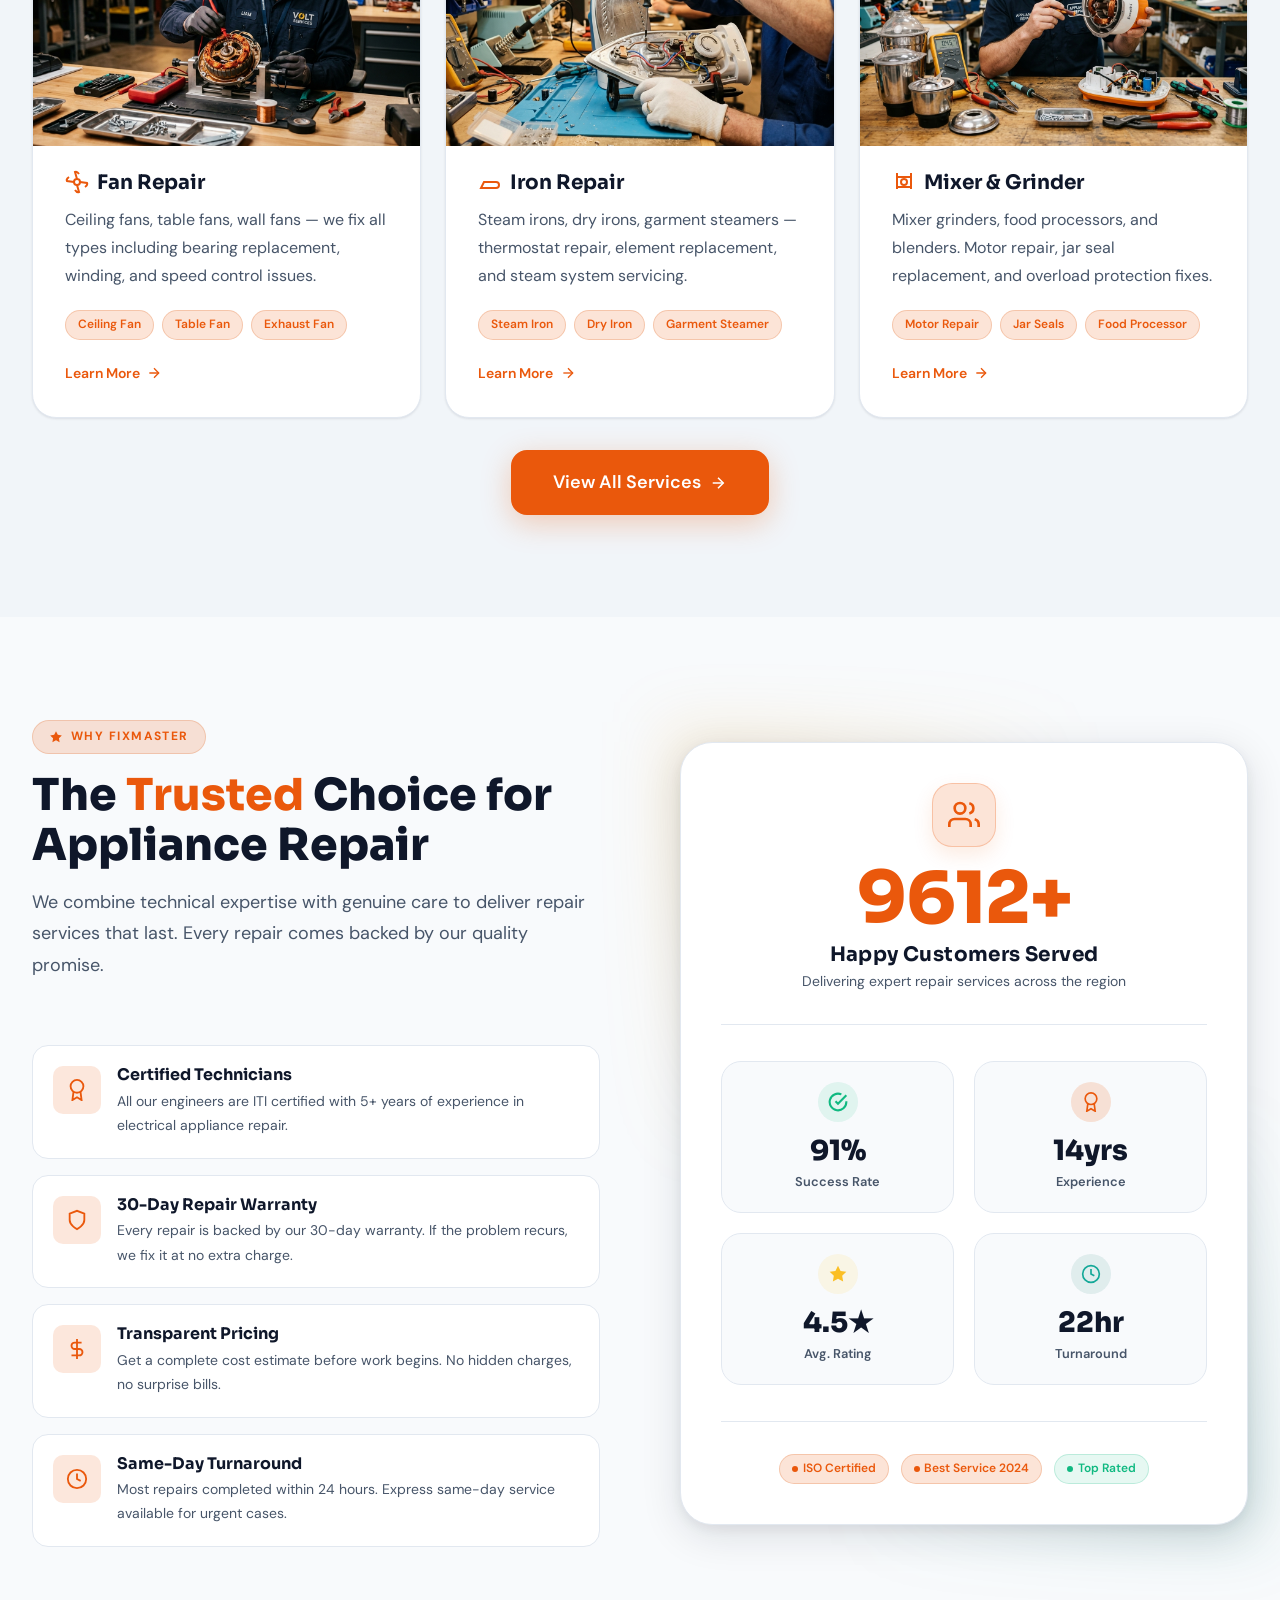
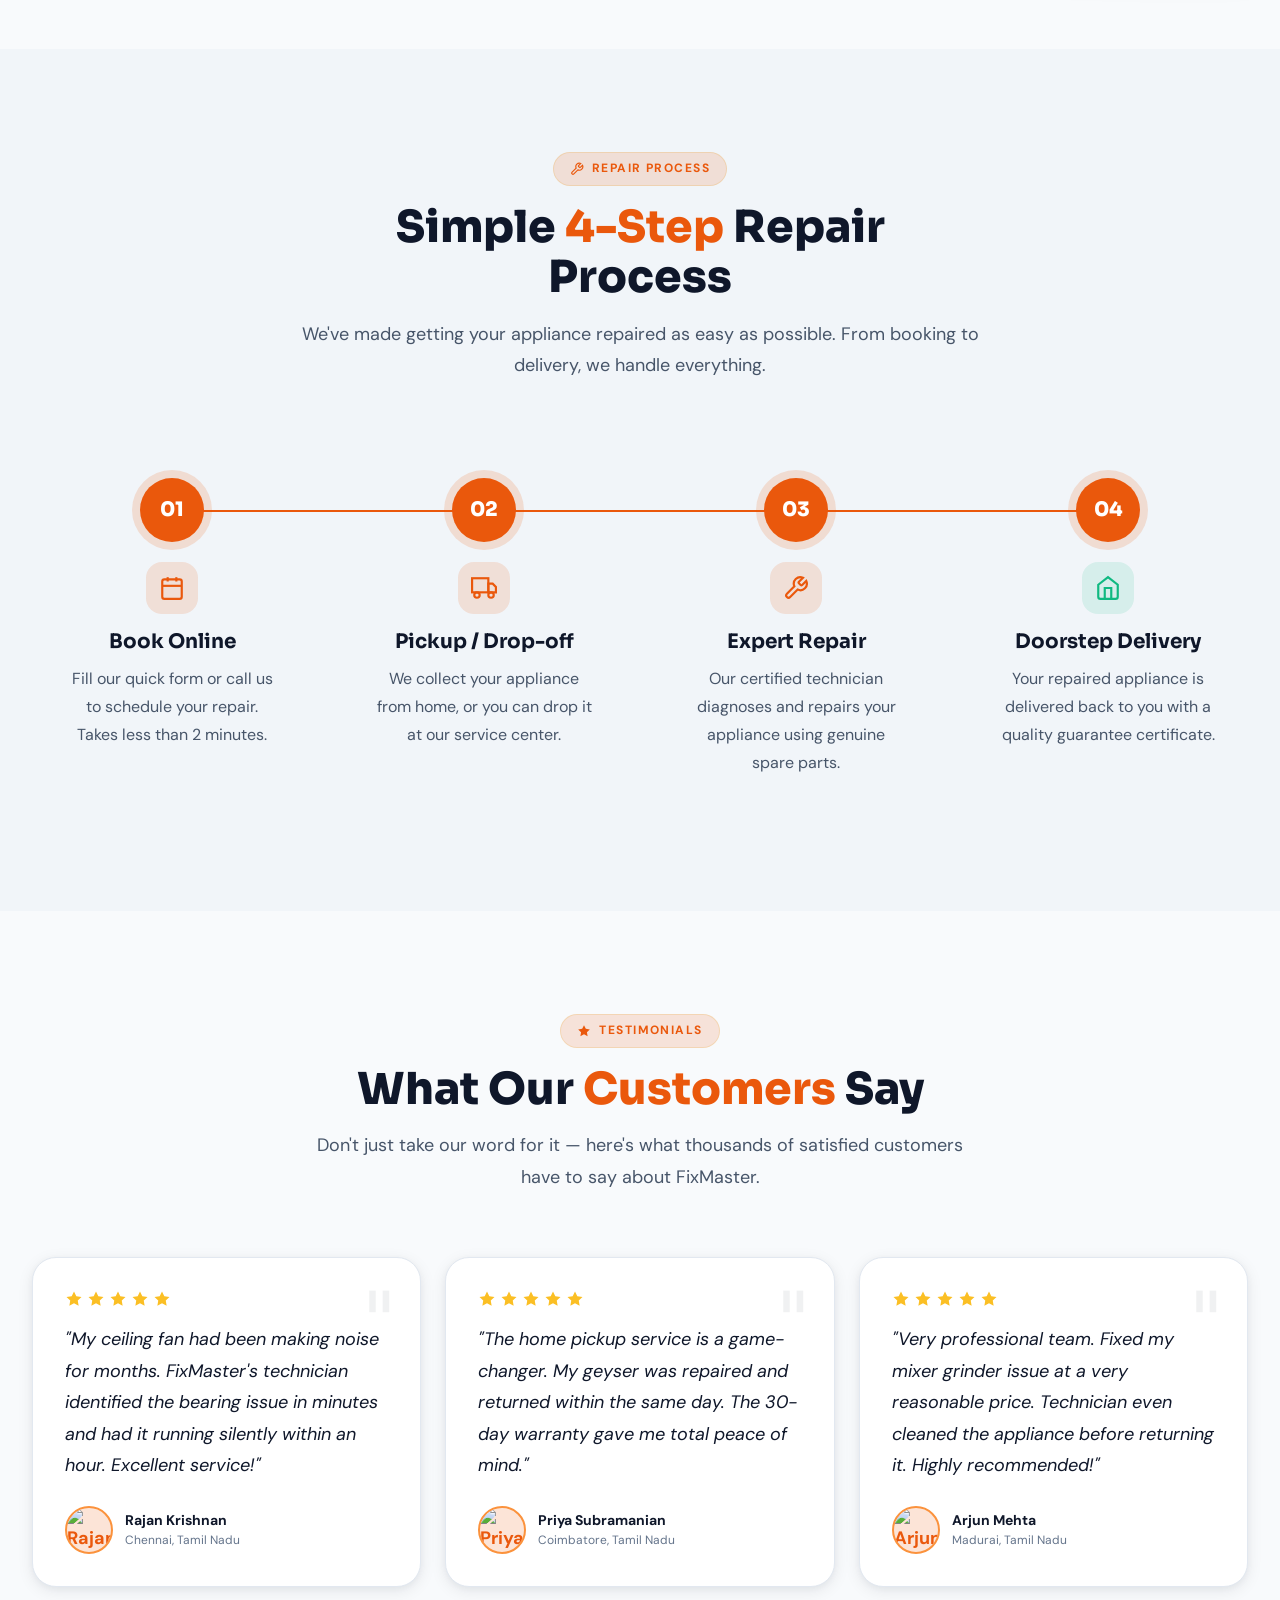
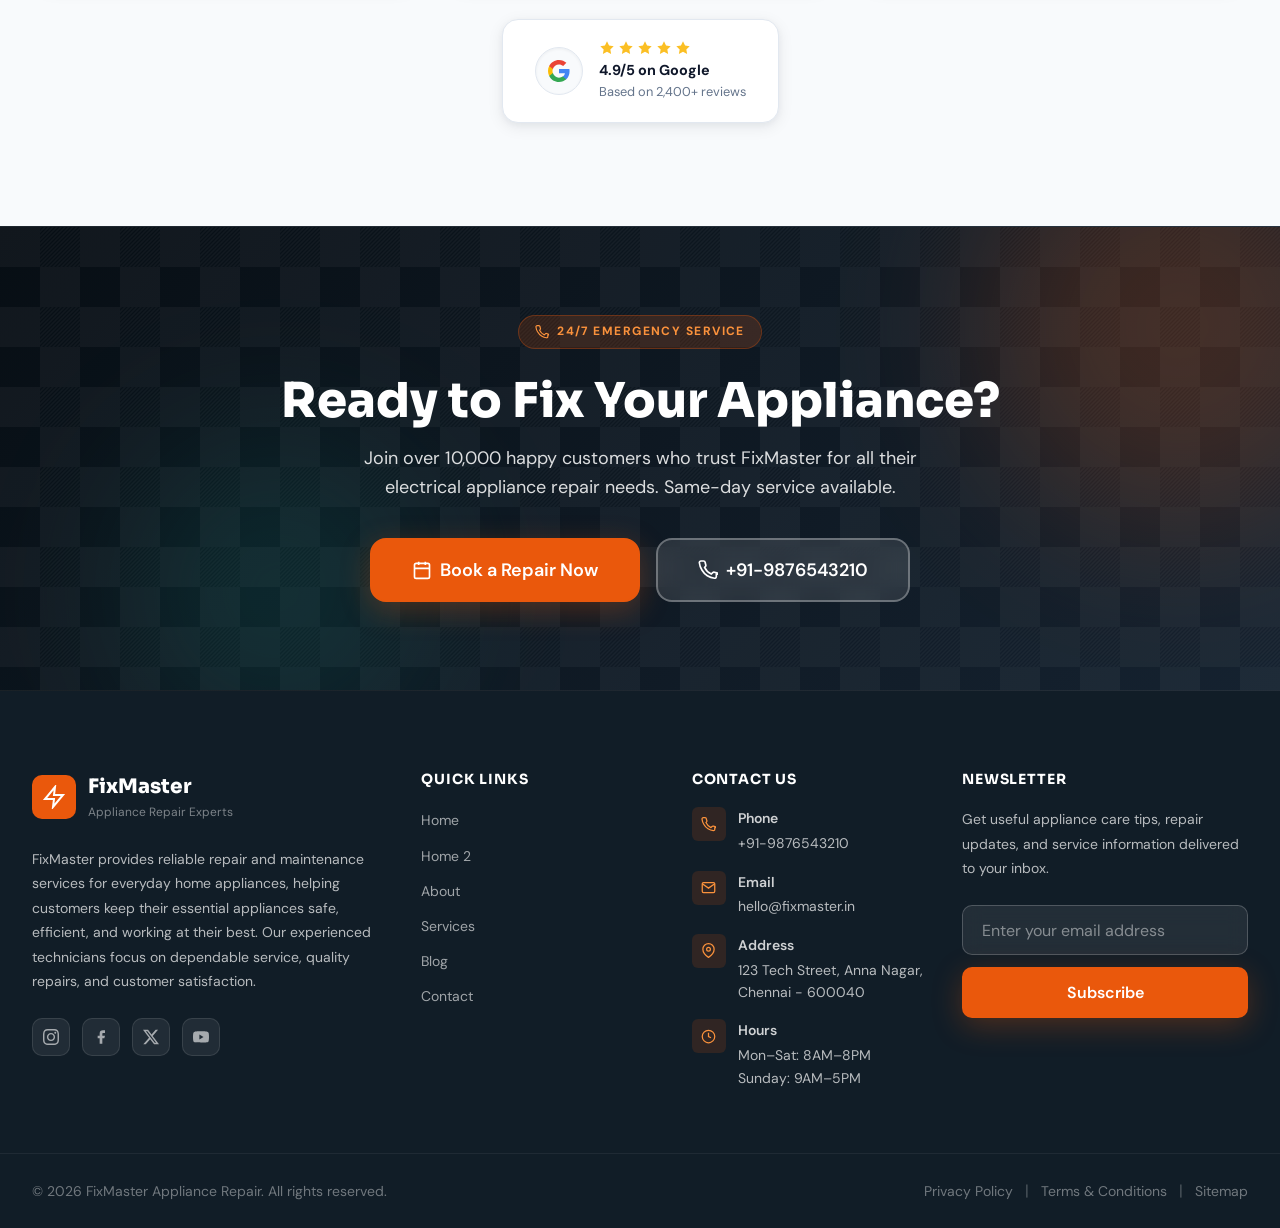
==== commit ce2a556c: "fav" ====
--- a/index.html
+++ b/index.html
@@ -21,6 +21,9 @@
   <meta property="og:type" content="website" />
   <meta name="theme-color" content="#1C2B39" />
   <title>FixMaster | Premium Electrical Appliance Repair Shop</title>
+  <link rel="icon" type="image/svg+xml" href="favicon.svg" />
+  <link rel="icon" type="image/png" href="favicon.png" />
+  <link rel="apple-touch-icon" href="favicon.png" />
   <link rel="stylesheet" href="css/style.css" />
   <link rel="stylesheet" href="css/animations.css" />
   <link rel="stylesheet" href="css/dark-mode.css" />
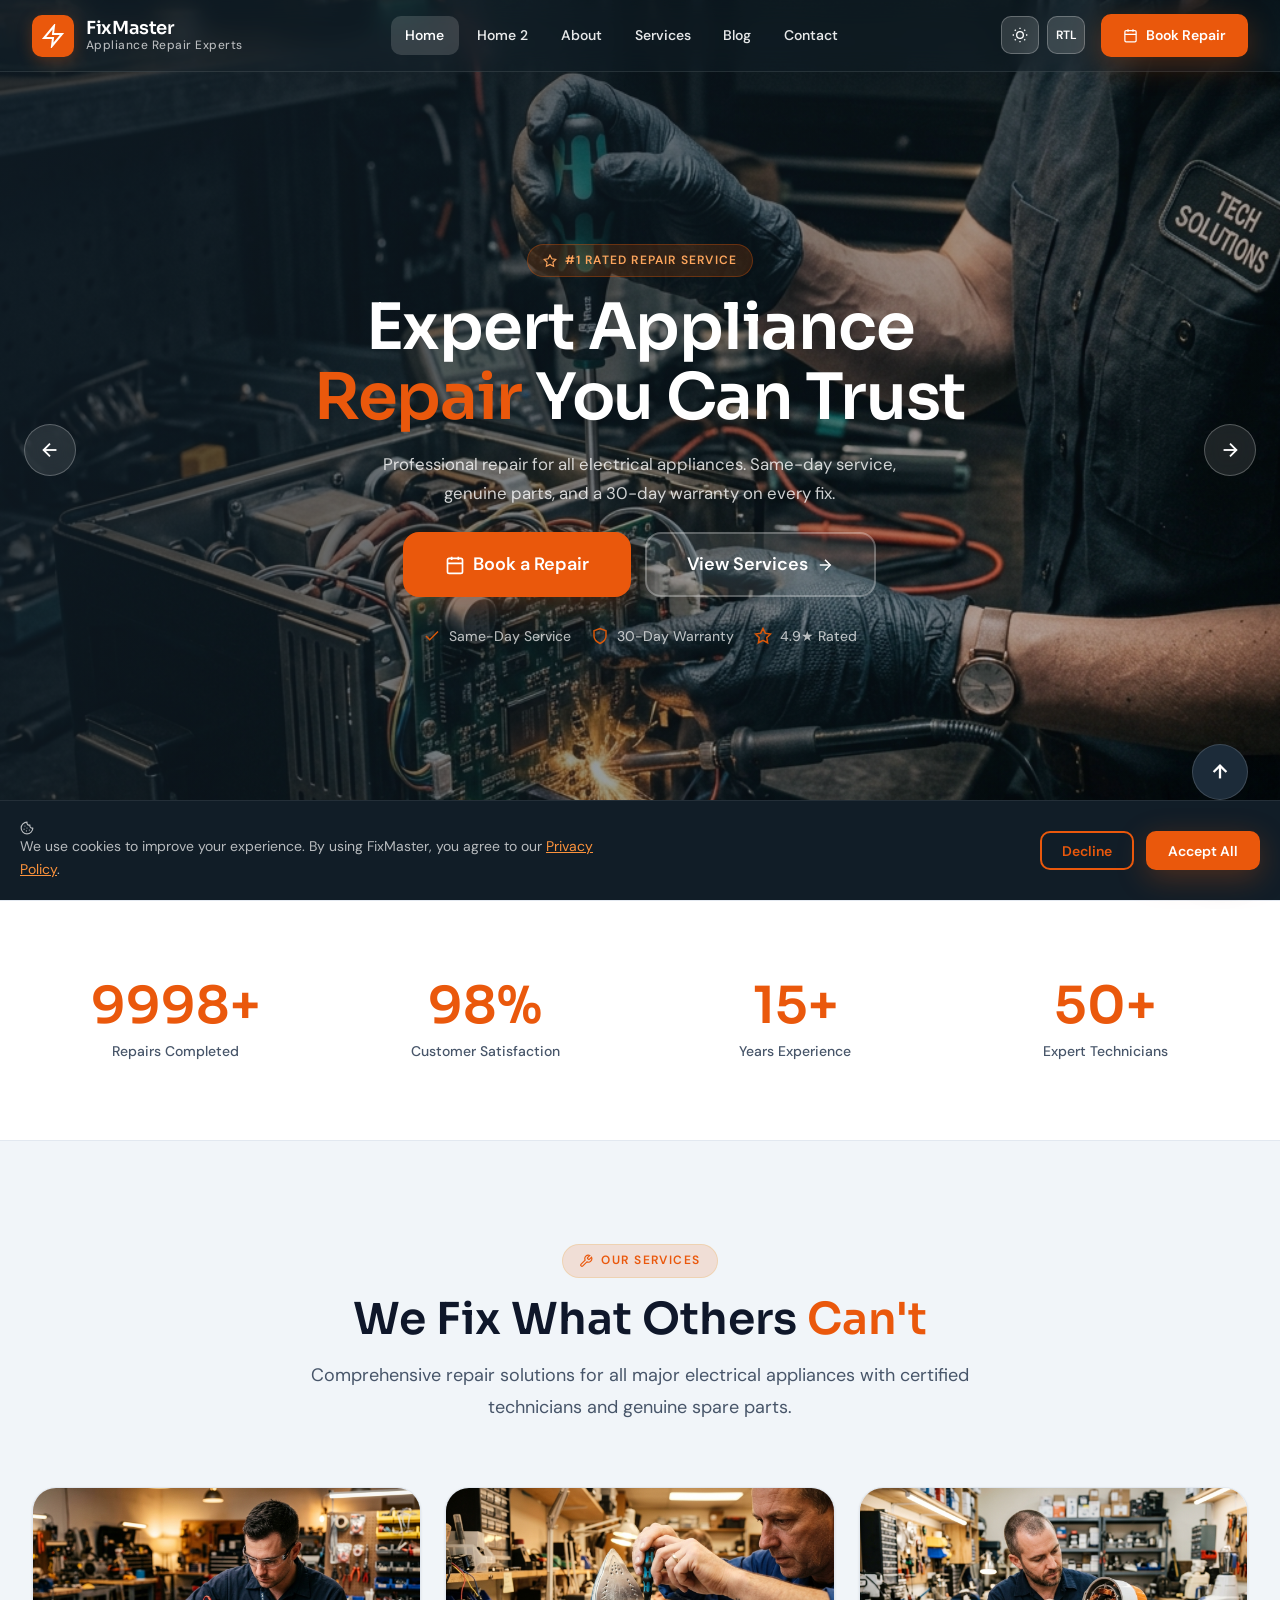
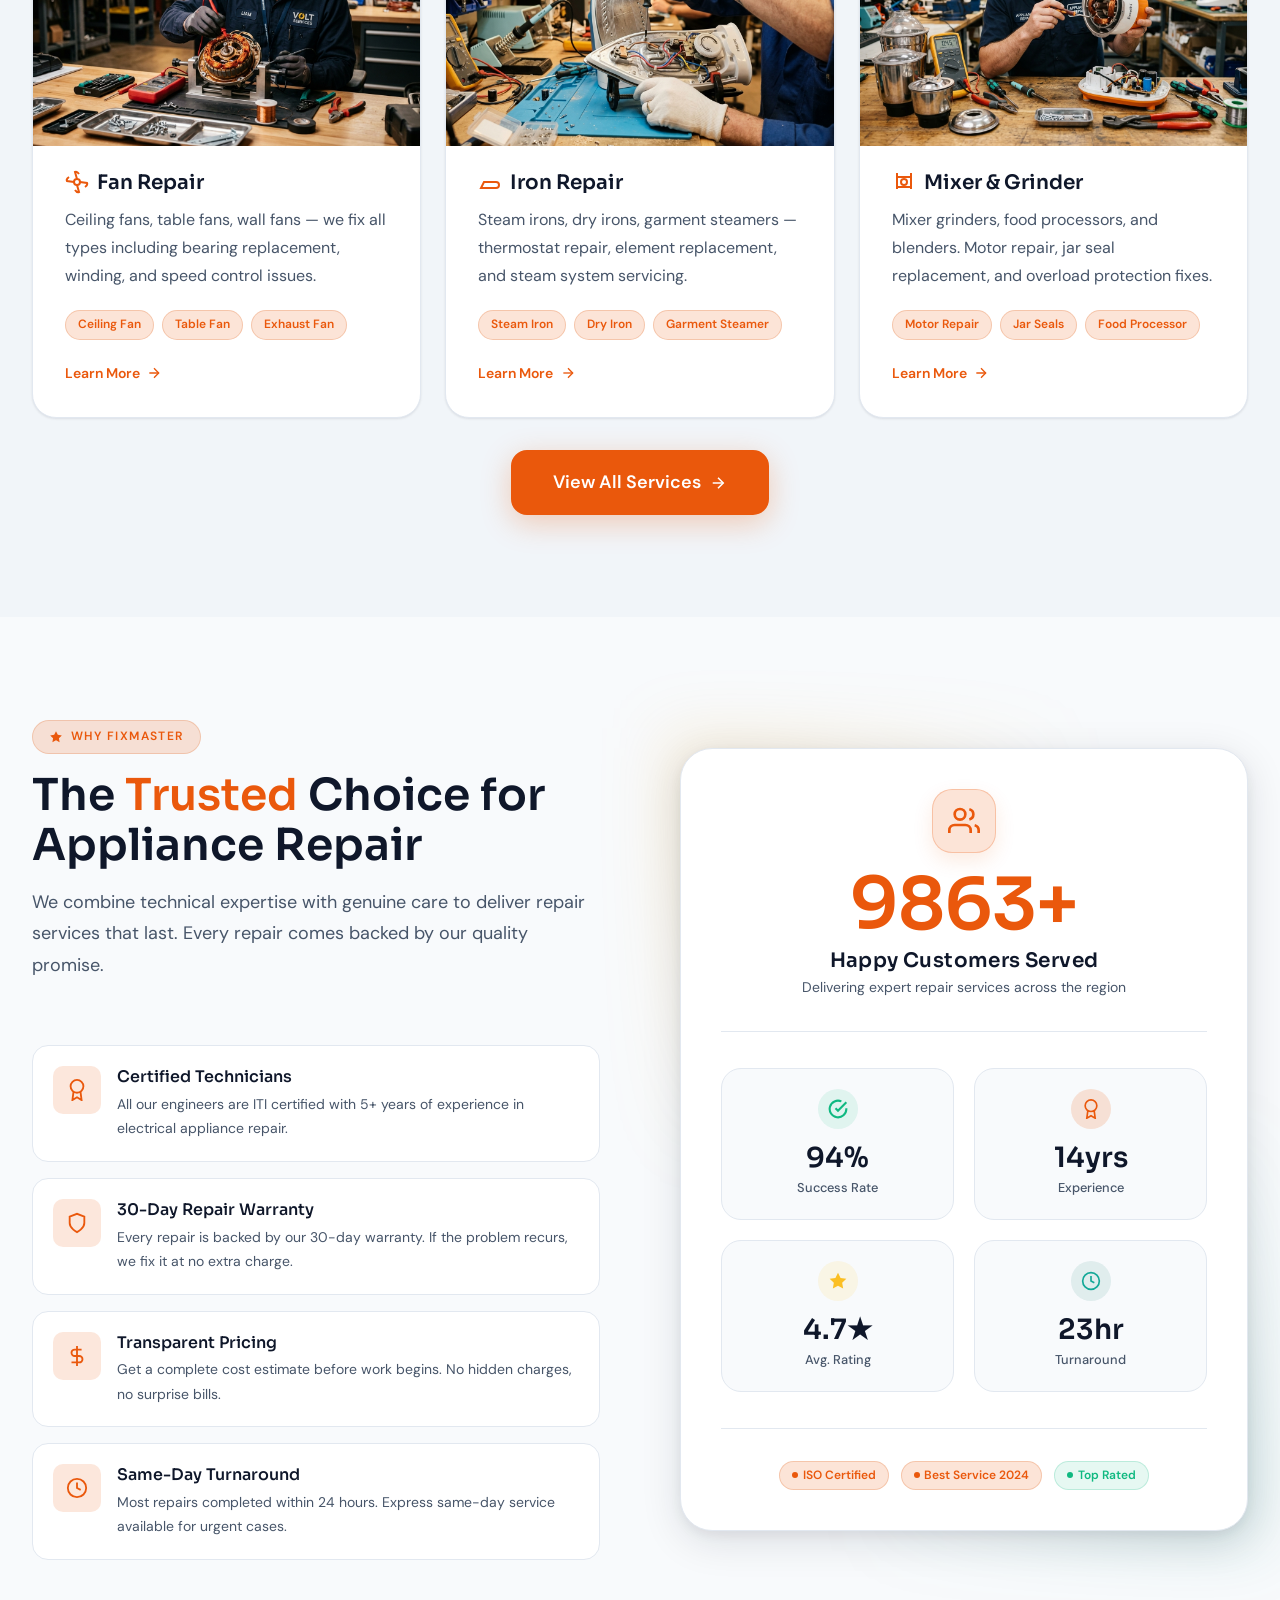
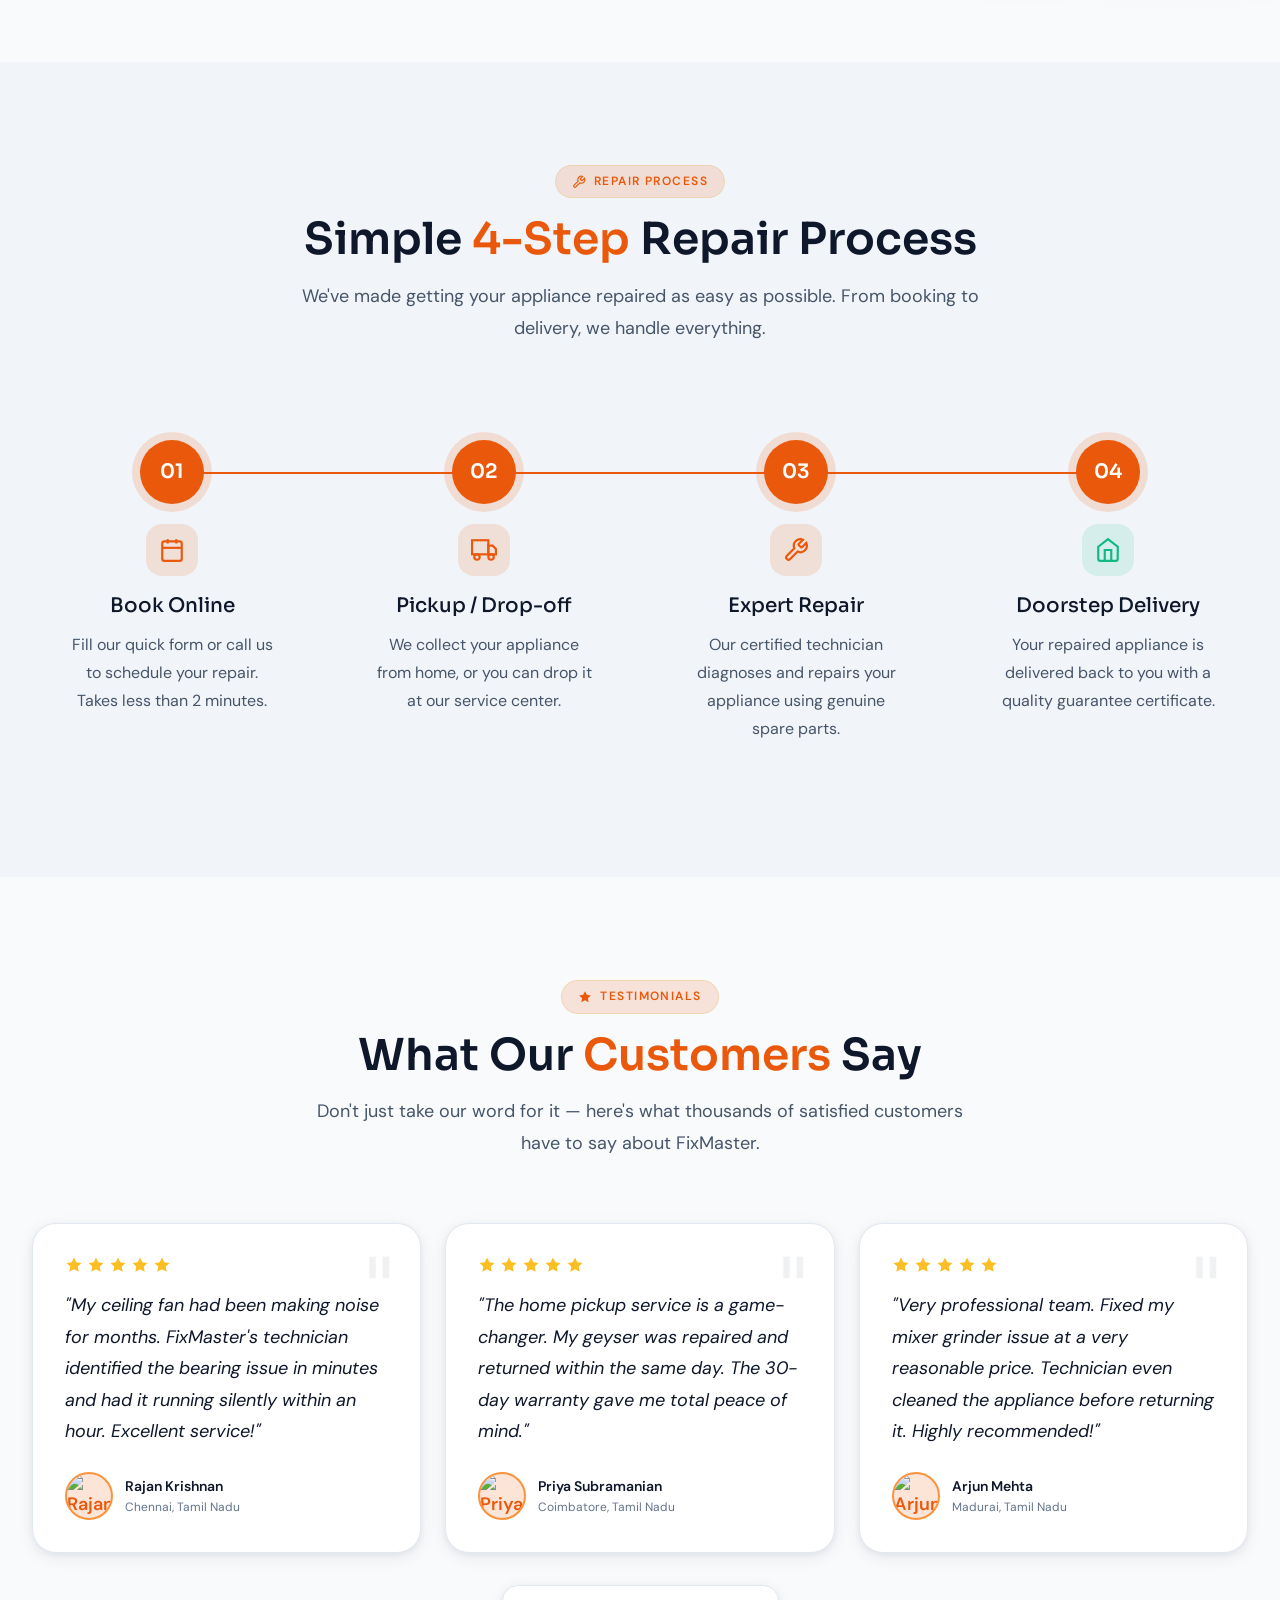
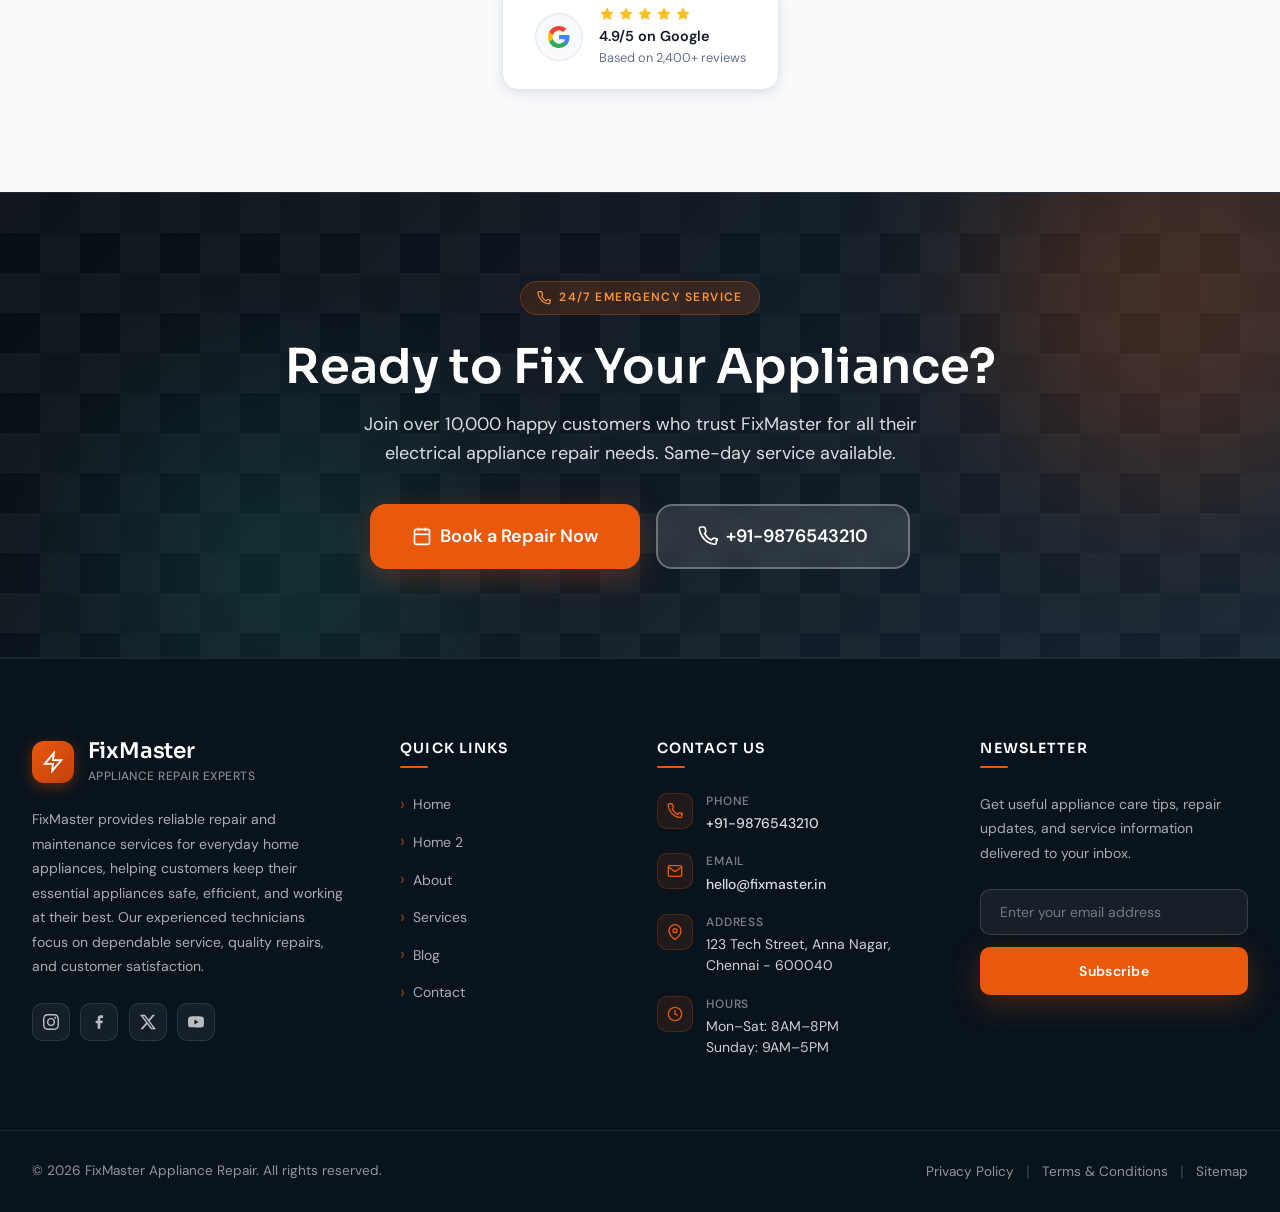
==== commit 515ec798: "Standardize typography font-weight hierarchy across all pages (headings max 600, subheadings 400-550" ====
--- a/index.html
+++ b/index.html
@@ -57,7 +57,7 @@
     <div style="width:64px;height:64px;background:linear-gradient(135deg,#E8A020,#D9580A);border-radius:16px;display:flex;align-items:center;justify-content:center;margin:0 auto 1rem">
       <svg width="36" height="36" fill="none" stroke="white" stroke-width="2" viewBox="0 0 24 24"><polygon points="13 2 3 14 12 14 11 22 21 10 12 10 13 2"/></svg>
     </div>
-    <p style="color:white;font-family:'Sora',sans-serif;font-size:1.25rem;font-weight:800;letter-spacing:0.02em;text-align:center">FixMaster</p>
+    <p style="color:white;font-family:'Sora',sans-serif;font-size:1.25rem;font-weight:600;letter-spacing:0.02em;text-align:center">FixMaster</p>
   </div>
   <div class="preloader-bar"><div class="preloader-fill"></div></div>
 </div>
@@ -380,10 +380,10 @@
                   <path d="M17 21v-2a4 4 0 0 0-4-4H5a4 4 0 0 0-4 4v2"/><circle cx="9" cy="7" r="4"/><path d="M23 21v-2a4 4 0 0 0-3-3.87"/><path d="M16 3.13a4 4 0 0 1 0 7.75"/>
                 </svg>
               </div>
-              <div style="font-family:'Sora',sans-serif;font-size:4.5rem;font-weight:900;color:var(--color-orange);line-height:1;letter-spacing:-1px">
+              <div style="font-family:'Sora',sans-serif;font-size:4.5rem;font-weight:600;color:var(--color-orange);line-height:1;letter-spacing:-1px">
                 <span data-count="10000" data-suffix="+" style="font-size:inherit;font-family:inherit;font-weight:inherit">0</span>
               </div>
-              <h3 style="font-size:1.25rem;font-weight:700;margin-top:0.5rem;letter-spacing:0.02em;color:var(--text-primary)">Happy Customers Served</h3>
+              <h3 style="font-size:1.25rem;font-weight:600;margin-top:0.5rem;letter-spacing:0.02em;color:var(--text-primary)">Happy Customers Served</h3>
               <p style="color:var(--text-secondary);font-size:0.875rem;margin-top:0.25rem">Delivering expert repair services across the region</p>
             </div>
 
@@ -594,7 +594,7 @@
             <svg width="16" height="16" fill="#FBBF24" viewBox="0 0 24 24"><polygon points="12 2 15.09 8.26 22 9.27 17 14.14 18.18 21.02 12 17.77 5.82 21.02 7 14.14 2 9.27 8.91 8.26 12 2"/></svg>
             <svg width="16" height="16" fill="#FBBF24" viewBox="0 0 24 24"><polygon points="12 2 15.09 8.26 22 9.27 17 14.14 18.18 21.02 12 17.77 5.82 21.02 7 14.14 2 9.27 8.91 8.26 12 2"/></svg>
           </div>
-          <p style="font-weight:700;font-size:0.9rem;color:var(--text-primary)">4.9/5 on Google</p>
+          <p style="font-weight:600;font-size:0.9rem;color:var(--text-primary)">4.9/5 on Google</p>
           <p style="font-size:0.8rem;color:var(--text-muted)">Based on 2,400+ reviews</p>
         </div>
       </div>
--- a/css/style.css
+++ b/css/style.css
@@ -215,10 +215,17 @@
   outline: none;
 }
 
-h1, h2, h3, h4, h5, h6 {
+h1, h2, h3 {
   font-family: var(--font-heading);
   line-height: var(--leading-tight);
-  font-weight: 700;
+  font-weight: 600;
+  color: var(--text-primary);
+}
+
+h4, h5, h6 {
+  font-family: var(--font-heading);
+  line-height: var(--leading-snug);
+  font-weight: 500;
   color: var(--text-primary);
 }
 
@@ -256,16 +263,16 @@
 .text-right  { text-align: right; }
 
 /* ── 5. TYPOGRAPHY UTILITIES ─────────────────────────────── */
-.display-1 { font-size: clamp(var(--text-4xl), 6vw, var(--text-7xl)); font-family: var(--font-heading); font-weight: 800; line-height: 1.05; }
-.display-2 { font-size: clamp(var(--text-3xl), 5vw, var(--text-6xl)); font-family: var(--font-heading); font-weight: 800; line-height: 1.08; }
-.heading-1  { font-size: clamp(var(--text-2xl), 4vw, var(--text-5xl)); font-family: var(--font-heading); font-weight: 700; }
-.heading-2  { font-size: clamp(var(--text-xl), 3vw, var(--text-4xl)); font-family: var(--font-heading); font-weight: 700; }
+.display-1 { font-size: clamp(var(--text-4xl), 6vw, var(--text-7xl)); font-family: var(--font-heading); font-weight: 600; line-height: 1.05; }
+.display-2 { font-size: clamp(var(--text-3xl), 5vw, var(--text-6xl)); font-family: var(--font-heading); font-weight: 600; line-height: 1.08; }
+.heading-1  { font-size: clamp(var(--text-2xl), 4vw, var(--text-5xl)); font-family: var(--font-heading); font-weight: 600; }
+.heading-2  { font-size: clamp(var(--text-xl), 3vw, var(--text-4xl)); font-family: var(--font-heading); font-weight: 600; }
 .heading-3  { font-size: clamp(var(--text-lg), 2.5vw, var(--text-3xl)); font-family: var(--font-heading); font-weight: 600; }
-.heading-4  { font-size: clamp(var(--text-base), 2vw, var(--text-2xl)); font-family: var(--font-heading); font-weight: 600; }
-.body-lg    { font-size: var(--text-lg); line-height: var(--leading-relaxed); }
-.body-md    { font-size: var(--text-base); line-height: var(--leading-relaxed); }
-.body-sm    { font-size: var(--text-sm); }
-.label      { font-size: var(--text-xs); font-weight: 600; letter-spacing: 0.1em; text-transform: uppercase; }
+.heading-4  { font-size: clamp(var(--text-base), 2vw, var(--text-2xl)); font-family: var(--font-heading); font-weight: 500; }
+.body-lg    { font-size: var(--text-lg); line-height: var(--leading-relaxed); font-weight: 400; }
+.body-md    { font-size: var(--text-base); line-height: var(--leading-relaxed); font-weight: 400; }
+.body-sm    { font-size: var(--text-sm); font-weight: 400; }
+.label      { font-size: var(--text-xs); font-weight: 550; letter-spacing: 0.1em; text-transform: uppercase; }
 
 .text-navy   { color: var(--color-navy); }
 .text-blue   { color: var(--color-blue); }
@@ -289,7 +296,7 @@
   align-items: center;
   gap: 0.5rem;
   font-size: var(--text-xs);
-  font-weight: 700;
+  font-weight: 600;
   letter-spacing: 0.12em;
   text-transform: uppercase;
   color: var(--color-blue);
@@ -309,7 +316,7 @@
 .section-title {
   font-family: var(--font-heading);
   font-size: clamp(1.75rem, 3.5vw, 2.75rem);
-  font-weight: 800;
+  font-weight: 600;
   color: var(--text-primary);
   line-height: 1.15;
   margin-bottom: 1rem;
@@ -321,6 +328,7 @@
 .section-desc {
   font-size: var(--text-lg);
   color: var(--text-secondary);
+  font-weight: 400;
   line-height: var(--leading-relaxed);
 }
 
@@ -528,7 +536,7 @@
 
 .service-card h3 {
   font-size: var(--text-xl);
-  font-weight: 700;
+  font-weight: 600;
   margin-bottom: 0.75rem;
 }
 
@@ -536,6 +544,7 @@
   color: var(--text-secondary);
   line-height: var(--leading-relaxed);
   margin-bottom: var(--space-5);
+  font-weight: 400;
 }
 
 .service-card .service-link {
@@ -559,7 +568,7 @@
 .stat-number {
   font-family: var(--font-heading);
   font-size: clamp(2.5rem, 5vw, 4rem);
-  font-weight: 800;
+  font-weight: 600;
   background: linear-gradient(135deg, var(--color-blue), var(--color-orange));
   -webkit-background-clip: text;
   -webkit-text-fill-color: transparent;
@@ -570,7 +579,7 @@
 
 .stat-label {
   font-size: var(--text-base);
-  font-weight: 600;
+  font-weight: 500;
   color: var(--text-secondary);
 }
 
@@ -635,7 +644,7 @@
   align-items: center;
   justify-content: center;
   color: var(--color-orange);
-  font-weight: 700;
+  font-weight: 600;
   font-size: var(--text-lg);
   flex-shrink: 0;
 }
@@ -647,12 +656,13 @@
 }
 
 .testimonial-card .reviewer-name {
-  font-weight: 700;
+  font-weight: 600;
   font-size: var(--text-sm);
 }
 
 .testimonial-card .reviewer-role {
   font-size: var(--text-xs);
+  font-weight: 400;
   color: var(--text-muted);
 }
 
@@ -664,7 +674,7 @@
   border: 2px solid var(--border-color);
   text-align: center;
   position: relative;
-  overflow: hidden;
+  overflow: visible;
   transition: all var(--transition-base);
 }
 
@@ -684,21 +694,26 @@
 
 .pricing-badge {
   position: absolute;
-  top: 1.25rem;
-  right: -2rem;
+  top: 0;
+  left: 50%;
+  transform: translate(-50%, -50%);
   background: var(--color-orange);
   color: white;
-  font-size: var(--text-xs);
-  font-weight: 700;
-  padding: 0.3rem 3rem;
-  transform: rotate(45deg);
-  letter-spacing: 0.05em;
+  font-size: 0.725rem;
+  font-weight: 600;
+  letter-spacing: 0.08em;
+  text-transform: uppercase;
+  padding: 0.35rem 1.15rem;
+  border-radius: var(--radius-full);
+  box-shadow: 0 4px 14px rgba(234, 88, 12, 0.4);
+  white-space: nowrap;
+  z-index: 10;
 }
 
 .pricing-plan-name {
   font-family: var(--font-heading);
   font-size: var(--text-sm);
-  font-weight: 700;
+  font-weight: 600;
   letter-spacing: 0.1em;
   text-transform: uppercase;
   color: var(--color-orange);
@@ -713,7 +728,7 @@
 
 .pricing-currency {
   font-size: var(--text-xl);
-  font-weight: 700;
+  font-weight: 600;
   vertical-align: top;
   margin-top: 0.5rem;
   display: inline-block;
@@ -723,7 +738,7 @@
 .pricing-amount {
   font-family: var(--font-heading);
   font-size: clamp(2.5rem, 5vw, 3.5rem);
-  font-weight: 800;
+  font-weight: 600;
   line-height: 1;
 }
 
@@ -732,6 +747,7 @@
   color: var(--text-secondary);
   display: block;
   margin-top: 0.25rem;
+  font-weight: 400;
 }
 
 .pricing-card.featured .pricing-period { color: var(--text-secondary); }
@@ -749,6 +765,7 @@
   border-bottom: 1px solid var(--border-light);
   font-size: var(--text-sm);
   color: var(--text-secondary);
+  font-weight: 400;
 }
 
 .pricing-card.featured .pricing-features li {
@@ -800,7 +817,7 @@
   justify-content: center;
   font-family: var(--font-heading);
   font-size: var(--text-xl);
-  font-weight: 800;
+  font-weight: 600;
   margin: 0 auto var(--space-5);
   position: relative;
   z-index: 1;
@@ -816,12 +833,13 @@
 
 .process-card h4 {
   font-size: var(--text-xl);
-  font-weight: 700;
+  font-weight: 500;
   margin-bottom: 0.75rem;
 }
 
 .process-card p {
   color: var(--text-secondary);
+  font-weight: 400;
   line-height: var(--leading-relaxed);
 }
 
@@ -972,7 +990,7 @@
 .navbar-logo .logo-name {
   font-family: var(--font-heading);
   font-size: var(--text-lg);
-  font-weight: 800;
+  font-weight: 600;
   color: #FFFFFF;
   letter-spacing: -0.02em;
   transition: color var(--transition-fast);
@@ -981,7 +999,7 @@
 .navbar-logo .logo-tagline {
   font-size: var(--text-xs);
   color: rgba(255, 255, 255, 0.7);
-  font-weight: 500;
+  font-weight: 450;
   letter-spacing: 0.04em;
   transition: color var(--transition-fast);
 }
@@ -1002,7 +1020,7 @@
   gap: 0.3rem;
   padding: 0.5rem 0.9rem;
   font-size: var(--text-sm);
-  font-weight: 600;
+  font-weight: 550;
   color: rgba(255, 255, 255, 0.9);
   border-radius: var(--radius-md);
   transition: all var(--transition-fast);
@@ -1036,7 +1054,7 @@
   cursor: pointer;
   transition: all var(--transition-fast);
   font-size: var(--text-xs);
-  font-weight: 700;
+  font-weight: 600;
 }
 
 .navbar-controls .ctrl-btn:hover {
@@ -1247,7 +1265,7 @@
   border: 1px solid rgba(217,88,10,0.35);
   color: #FCA55D;
   font-size: var(--text-xs);
-  font-weight: 700;
+  font-weight: 600;
   letter-spacing: 0.1em;
   text-transform: uppercase;
   padding: 0.35rem 0.9rem;
@@ -1258,7 +1276,7 @@
 .hero-title {
   font-family: var(--font-heading);
   font-size: clamp(2rem, 5vw, 4rem);
-  font-weight: 800;
+  font-weight: 600;
   color: white;
   line-height: 1.1;
   margin-bottom: 1rem;
@@ -1275,6 +1293,7 @@
   margin-bottom: 1.5rem;
   max-width: 520px;
   margin-inline: auto;
+  font-weight: 400;
 }
 
 .hero-cta {
@@ -1298,7 +1317,7 @@
   gap: 0.5rem;
   color: rgba(255,255,255,0.7);
   font-size: var(--text-sm);
-  font-weight: 500;
+  font-weight: 450;
 }
 
 .hero-meta-item svg { width: 18px; height: 18px; color: var(--color-orange); }
@@ -1447,7 +1466,7 @@
 .page-hero-title {
   font-family: var(--font-heading);
   font-size: clamp(2rem, 5vw, 3.5rem);
-  font-weight: 800;
+  font-weight: 600;
   color: #FFFFFF;
   margin-bottom: 0.75rem;
   letter-spacing: -0.02em;
@@ -1462,6 +1481,7 @@
   color: rgba(255, 255, 255, 0.8);
   max-width: 580px;
   margin-inline: auto;
+  font-weight: 400;
   line-height: var(--leading-relaxed);
 }
 
@@ -1590,185 +1610,322 @@
 
 /* ── 15. FOOTER ─────────────────────────────────────────── */
 .footer {
-  background: var(--color-navy-dark);
-  color: rgba(255,255,255,0.7);
+  background: #09131C;
+  color: rgba(255, 255, 255, 0.75);
   padding-top: 5rem;
-}
-
-[data-theme="dark"] .footer { background: #070E14; }
+  border-top: 1px solid rgba(255, 255, 255, 0.08);
+}
+
+[data-theme="dark"] .footer {
+  background: #060C12;
+  border-top: 1px solid rgba(255, 255, 255, 0.06);
+}
 
 .footer-grid {
   display: grid;
-  grid-template-columns: 1.5fr 1fr 1fr 1.2fr;
-  gap: var(--space-8);
-  padding-bottom: var(--space-12);
+  grid-template-columns: 1.4fr 0.9fr 1.2fr 1.2fr;
+  gap: 3.5rem;
+  padding-bottom: 4.5rem;
+  align-items: start;
 }
 
 .footer-brand .logo {
-  display: flex;
-  align-items: center;
-  gap: 0.75rem;
-  margin-bottom: 1.5rem;
+  display: inline-flex;
+  align-items: center;
+  gap: 0.85rem;
+  margin-bottom: 1.35rem;
+  text-decoration: none;
 }
 
 .footer-brand .logo-icon {
-  width: 44px;
-  height: 44px;
-  background: linear-gradient(135deg, var(--color-blue), var(--color-orange));
-  border-radius: var(--radius-md);
+  width: 42px;
+  height: 42px;
+  background: linear-gradient(135deg, var(--color-orange), var(--color-orange-dark));
+  border-radius: 12px;
   display: flex;
   align-items: center;
   justify-content: center;
-}
-
-.footer-brand .logo-icon svg { width: 24px; height: 24px; color: white; }
+  flex-shrink: 0;
+  box-shadow: 0 4px 14px rgba(234, 88, 12, 0.35);
+}
+
+.footer-brand .logo-icon svg {
+  width: 22px;
+  height: 22px;
+  color: white;
+}
 
 .footer-brand .brand-name {
   font-family: var(--font-heading);
-  font-size: var(--text-xl);
-  font-weight: 800;
-  color: white;
+  font-size: 1.35rem;
+  font-weight: 600;
+  color: #FFFFFF;
+  line-height: 1.15;
+  letter-spacing: -0.01em;
 }
 
 .footer-brand .brand-sub {
-  font-size: var(--text-xs);
-  color: rgba(255,255,255,0.45);
+  font-size: 0.75rem;
+  font-weight: 500;
+  color: rgba(255, 255, 255, 0.5);
+  letter-spacing: 0.04em;
+  text-transform: uppercase;
+  margin-top: 0.2rem;
 }
 
 .footer-desc {
-  font-size: var(--text-sm);
-  line-height: var(--leading-relaxed);
+  font-size: 0.875rem;
+  line-height: 1.75;
+  color: rgba(255, 255, 255, 0.65);
   margin-bottom: 1.5rem;
+  font-weight: 400;
 }
 
 .footer-social {
   display: flex;
-  gap: 0.75rem;
+  align-items: center;
+  gap: 0.65rem;
 }
 
 .footer-social a {
   width: 38px;
   height: 38px;
-  border-radius: var(--radius-md);
-  background: rgba(255,255,255,0.07);
-  border: 1px solid rgba(255,255,255,0.1);
-  display: flex;
+  border-radius: 10px;
+  background: rgba(255, 255, 255, 0.05);
+  border: 1px solid rgba(255, 255, 255, 0.1);
+  display: inline-flex;
   align-items: center;
   justify-content: center;
+  color: rgba(255, 255, 255, 0.7);
   transition: all var(--transition-fast);
-  color: rgba(255,255,255,0.6);
 }
 
 .footer-social a:hover {
-  background: var(--color-blue);
-  border-color: var(--color-blue);
-  color: white;
+  background: var(--color-orange);
+  border-color: var(--color-orange);
+  color: #FFFFFF;
   transform: translateY(-3px);
-}
-
-.footer-social a svg { width: 16px; height: 16px; }
-
-.footer .newsletter-form {
-  margin-inline: 0;
-  max-width: none;
-  flex-direction: column;
-  align-items: stretch;
-}
-
-.footer .newsletter-input { width: 100%; }
+  box-shadow: 0 6px 16px rgba(234, 88, 12, 0.35);
+}
+
+.footer-social a svg {
+  width: 16px;
+  height: 16px;
+}
 
 .footer-col-title {
   font-family: var(--font-heading);
-  font-size: var(--text-sm);
-  font-weight: 700;
-  color: white;
-  letter-spacing: 0.06em;
+  font-size: 0.875rem;
+  font-weight: 600;
+  color: #FFFFFF;
+  letter-spacing: 0.08em;
   text-transform: uppercase;
-  margin-bottom: 1.25rem;
+  margin-bottom: 1.5rem;
+  position: relative;
+  display: block;
+  padding-bottom: 0.65rem;
+}
+
+.footer-col-title::after {
+  content: '';
+  position: absolute;
+  bottom: 0;
+  left: 0;
+  width: 28px;
+  height: 2px;
+  background: var(--color-orange);
+  border-radius: 2px;
+}
+
+[dir="rtl"] .footer-col-title::after {
+  left: auto;
+  right: 0;
+}
+
+.footer-links {
+  list-style: none;
+  padding: 0;
+  margin: 0;
+  display: flex;
+  flex-direction: column;
+  gap: 0.75rem;
 }
 
 .footer-links li {
-  margin-bottom: 0.6rem;
+  margin: 0;
 }
 
 .footer-links a {
-  font-size: var(--text-sm);
-  color: rgba(255,255,255,0.6);
+  font-size: 0.875rem;
+  color: rgba(255, 255, 255, 0.65);
+  text-decoration: none;
   transition: all var(--transition-fast);
   display: inline-flex;
   align-items: center;
-  gap: 0.4rem;
-}
-
-.footer-links a:hover { color: white; padding-left: 4px; }
-[dir="rtl"] .footer-links a:hover { padding-left: 0; padding-right: 4px; }
+  gap: 0.5rem;
+  font-weight: 400;
+}
+
+.footer-links a::before {
+  content: '›';
+  font-size: 1.1rem;
+  line-height: 1;
+  color: var(--color-orange);
+  opacity: 0.65;
+  transition: transform 0.2s ease, opacity 0.2s ease;
+}
+
+.footer-links a:hover {
+  color: #FFFFFF;
+  transform: translateX(4px);
+}
+
+.footer-links a:hover::before {
+  opacity: 1;
+  transform: translateX(2px);
+}
+
+[dir="rtl"] .footer-links a:hover {
+  transform: translateX(-4px);
+}
 
 .footer-contact-item {
   display: flex;
-  gap: 0.75rem;
-  margin-bottom: 1rem;
+  align-items: flex-start;
+  gap: 0.85rem;
+  margin-bottom: 1.15rem;
+}
+
+.footer-contact-item:last-child {
+  margin-bottom: 0;
 }
 
 .footer-contact-item .icon {
-  width: 34px;
-  height: 34px;
-  background: var(--color-blue-glow);
-  border-radius: var(--radius-sm);
+  width: 36px;
+  height: 36px;
+  background: rgba(234, 88, 12, 0.1);
+  border: 1px solid rgba(234, 88, 12, 0.22);
+  border-radius: 10px;
   display: flex;
   align-items: center;
   justify-content: center;
   flex-shrink: 0;
+  margin-top: 1px;
+  color: var(--color-orange);
 }
 
 .footer-contact-item .icon svg {
-  width: 15px;
-  height: 15px;
-  color: var(--color-blue-light);
+  width: 16px;
+  height: 16px;
 }
 
 .footer-contact-item .text {
-  font-size: var(--text-sm);
-  line-height: var(--leading-normal);
+  font-size: 0.875rem;
+  line-height: 1.5;
+  color: rgba(255, 255, 255, 0.75);
 }
 
 .footer-contact-item .text strong {
   display: block;
-  color: rgba(255,255,255,0.8);
-  font-weight: 600;
-  margin-bottom: 0.15rem;
+  font-size: 0.75rem;
+  font-weight: 550;
+  text-transform: uppercase;
+  letter-spacing: 0.06em;
+  color: rgba(255, 255, 255, 0.45);
+  margin-bottom: 0.2rem;
+}
+
+.footer-contact-item .text a {
+  color: rgba(255, 255, 255, 0.85);
+  text-decoration: none;
+  transition: color var(--transition-fast);
+  font-weight: 500;
+}
+
+.footer-contact-item .text a:hover {
+  color: var(--color-orange);
+}
+
+.footer-contact-item .text span {
+  color: rgba(255, 255, 255, 0.8);
+  display: block;
+  font-weight: 400;
+}
+
+.footer .newsletter-form {
+  margin: 0;
+  max-width: none;
+  display: flex;
+  flex-direction: column;
+  gap: 0.75rem;
+}
+
+.footer .newsletter-input {
+  width: 100%;
+  padding: 0.8rem 1.15rem;
+  background: rgba(255, 255, 255, 0.06);
+  border: 1px solid rgba(255, 255, 255, 0.14);
+  border-radius: var(--radius-md);
+  color: #FFFFFF;
+  font-size: 0.875rem;
+  font-family: inherit;
+  transition: border-color 0.2s, background 0.2s, box-shadow 0.2s;
+}
+
+.footer .newsletter-input:focus {
+  outline: none;
+  border-color: var(--color-orange);
+  background: rgba(255, 255, 255, 0.09);
+  box-shadow: 0 0 0 3px rgba(234, 88, 12, 0.18);
+}
+
+.footer .newsletter-input::placeholder {
+  color: rgba(255, 255, 255, 0.4);
+}
+
+.footer .newsletter-form .btn {
+  width: 100%;
+  justify-content: center;
+  padding: 0.8rem 1.25rem;
+  font-size: 0.875rem;
+  font-weight: 600;
+  letter-spacing: 0.02em;
 }
 
 .footer-bottom {
-  border-top: 1px solid rgba(255,255,255,0.06);
-  padding: 1.5rem 0;
-  display: flex;
-  align-items: center;
-  justify-content: space-between;
+  border-top: 1px solid rgba(255, 255, 255, 0.08);
+  padding: 1.75rem 0;
+  background: transparent;
+}
+
+.footer-bottom p {
+  font-size: 0.85rem;
+  color: rgba(255, 255, 255, 0.55);
+  margin: 0;
+  line-height: 1.5;
+}
+
+.footer-bottom-links {
+  display: flex;
+  align-items: center;
+  gap: 0.75rem;
   flex-wrap: wrap;
-  gap: 1rem;
-}
-
-.footer-bottom p {
-  font-size: var(--text-sm);
-  color: rgba(255,255,255,0.4);
-}
-
-.footer-bottom-links {
-  display: flex;
-  align-items: center;
 }
 
 .footer-bottom-links a {
-  font-size: var(--text-sm);
-  color: rgba(255,255,255,0.4);
+  font-size: 0.85rem;
+  color: rgba(255, 255, 255, 0.55);
+  text-decoration: none;
   transition: color var(--transition-fast);
 }
 
-.footer-bottom-links a:hover { color: rgba(255,255,255,0.8); }
+.footer-bottom-links a:hover {
+  color: var(--color-orange);
+}
 
 .footer-bottom-sep {
-  margin-inline: 0.75rem;
-  color: rgba(255,255,255,0.25);
+  color: rgba(255, 255, 255, 0.2);
+  margin: 0;
 }
 
 /* ── 16. PAGE TRANSITION ─────────────────────────────────── */
@@ -1918,7 +2075,7 @@
 .cta-inner h2 {
   font-family: var(--font-heading);
   font-size: clamp(1.75rem, 4vw, 3rem);
-  font-weight: 800;
+  font-weight: 600;
   color: #FFFFFF;
   margin-bottom: 1rem;
 }
@@ -1929,6 +2086,7 @@
   margin-bottom: 2.25rem;
   max-width: 560px;
   margin-inline: auto;
+  font-weight: 400;
 }
 
 .cta-buttons {
@@ -1977,7 +2135,7 @@
 .stats-section .stat-number {
   font-family: var(--font-heading);
   font-size: clamp(2.25rem, 4vw, 3.25rem);
-  font-weight: 800;
+  font-weight: 600;
   color: var(--color-orange);
   line-height: 1.1;
   margin-bottom: 0.35rem;
@@ -1986,7 +2144,7 @@
 .stats-section .stat-label {
   color: var(--text-secondary);
   font-size: var(--text-sm);
-  font-weight: 600;
+  font-weight: 500;
 }
 
 .highlight-card {
@@ -2030,7 +2188,7 @@
 .stats-dashboard-card .stat-pod-value {
   font-family: var(--font-heading);
   font-size: 1.75rem;
-  font-weight: 800;
+  font-weight: 600;
   color: var(--text-primary);
   line-height: 1.2;
 }
@@ -2038,7 +2196,7 @@
 .stats-dashboard-card .stat-pod-label {
   color: var(--text-secondary);
   font-size: 0.8rem;
-  font-weight: 600;
+  font-weight: 500;
   margin-top: 0.25rem;
 }
 
@@ -2070,7 +2228,7 @@
 .policy-toc h4 {
   font-family: var(--font-heading);
   font-size: var(--text-base);
-  font-weight: 700;
+  font-weight: 550;
   margin-bottom: 1.25rem;
   padding-bottom: 0.75rem;
   border-bottom: 2px solid var(--color-orange);
@@ -2092,7 +2250,7 @@
 .policy-toc a {
   color: var(--text-secondary);
   font-size: var(--text-sm);
-  font-weight: 500;
+  font-weight: 450;
   text-decoration: none;
   transition: all var(--transition-fast);
 }
@@ -2114,7 +2272,7 @@
 .policy-section h2 {
   font-family: var(--font-heading);
   font-size: var(--text-xl);
-  font-weight: 800;
+  font-weight: 600;
   color: var(--text-primary);
   margin-bottom: 1.25rem;
   display: flex;
@@ -2124,7 +2282,7 @@
 
 .policy-section h3 {
   font-size: var(--text-base);
-  font-weight: 700;
+  font-weight: 550;
   color: var(--text-primary);
   margin-top: 1.5rem;
   margin-bottom: 0.75rem;
@@ -2134,6 +2292,7 @@
   color: var(--text-secondary);
   line-height: var(--leading-relaxed);
   margin-bottom: 1rem;
+  font-weight: 400;
 }
 
 .policy-section ul {
@@ -2142,6 +2301,7 @@
   color: var(--text-secondary);
   line-height: var(--leading-relaxed);
   margin-bottom: 1.25rem;
+  font-weight: 400;
 }
 
 .policy-section li {
@@ -2153,7 +2313,7 @@
   border-left: 4px solid var(--color-orange);
   padding: 1.25rem 1.5rem;
   border-radius: 0 var(--radius-md) var(--radius-md) 0;
-  font-weight: 600;
+  font-weight: 500;
   color: var(--text-primary);
   margin-block: 1.25rem;
   line-height: var(--leading-relaxed);
@@ -2181,7 +2341,7 @@
   gap: 0.75rem;
   font-family: var(--font-heading);
   font-size: var(--text-lg);
-  font-weight: 800;
+  font-weight: 600;
   color: var(--text-primary);
   margin-bottom: 1.5rem;
   padding-bottom: 1rem;
@@ -2199,7 +2359,7 @@
   align-items: center;
   gap: 0.5rem;
   font-size: var(--text-sm);
-  font-weight: 600;
+  font-weight: 500;
   color: var(--text-secondary);
   text-decoration: none;
   transition: all var(--transition-fast);
@@ -2226,7 +2386,7 @@
   gap: 0.5rem;
   font-size: var(--text-xs);
   color: var(--text-muted);
-  font-weight: 600;
+  font-weight: 500;
 }
 
 /* ── 20E. BLOG CALLOUTS & ARTICLE STYLES ─────────────────── */
@@ -2258,7 +2418,7 @@
 
 .article-body h2 {
   font-size: clamp(1.35rem, 3vw, 1.75rem);
-  font-weight: 800;
+  font-weight: 600;
   color: var(--text-primary);
   margin-top: 2.25rem;
   margin-bottom: 1rem;
@@ -2266,6 +2426,7 @@
 
 .article-body p {
   margin-bottom: 1.25rem;
+  font-weight: 400;
 }
 
 .article-body ul {
@@ -2373,14 +2534,14 @@
 .team-card-name {
   font-family: var(--font-heading);
   font-size: var(--text-xl);
-  font-weight: 700;
+  font-weight: 600;
   margin-bottom: 0.25rem;
 }
 
 .team-card-role {
   font-size: var(--text-sm);
   color: var(--color-blue);
-  font-weight: 600;
+  font-weight: 500;
 }
 
 /* ── 23. BLOG CARD ───────────────────────────────────────── */
@@ -2420,7 +2581,7 @@
   background: var(--color-blue);
   color: white;
   font-size: var(--text-xs);
-  font-weight: 700;
+  font-weight: 600;
   padding: 0.3rem 0.75rem;
   border-radius: var(--radius-full);
   letter-spacing: 0.05em;
@@ -2450,7 +2611,7 @@
 
 .blog-card h3 {
   font-size: var(--text-xl);
-  font-weight: 700;
+  font-weight: 600;
   margin-bottom: 0.75rem;
   line-height: var(--leading-snug);
   transition: color var(--transition-fast);
@@ -2463,6 +2624,7 @@
   font-size: var(--text-sm);
   line-height: var(--leading-relaxed);
   margin-bottom: var(--space-5);
+  font-weight: 400;
 }
 
 .blog-read-more {
@@ -2492,7 +2654,7 @@
 .tab-btn {
   padding: 0.75rem 1.5rem;
   font-size: var(--text-sm);
-  font-weight: 600;
+  font-weight: 550;
   color: var(--text-secondary);
   border-radius: var(--radius-md) var(--radius-md) 0 0;
   cursor: pointer;
@@ -2564,7 +2726,7 @@
 
 .feature-content h4 {
   font-size: var(--text-base);
-  font-weight: 700;
+  font-weight: 550;
   margin-bottom: 0.25rem;
 }
 
@@ -2572,6 +2734,7 @@
   font-size: var(--text-sm);
   color: var(--text-secondary);
   line-height: var(--leading-relaxed);
+  font-weight: 400;
 }
 
 /* ── 26. RESPONSIVE BREAKPOINTS ──────────────────────────── */
@@ -2687,7 +2850,7 @@
 
 .contact-card-info h4 {
   font-size: var(--text-base);
-  font-weight: 700;
+  font-weight: 550;
   margin-bottom: 0.35rem;
 }
 
@@ -2696,6 +2859,7 @@
   color: var(--text-secondary);
   display: block;
   line-height: var(--leading-relaxed);
+  font-weight: 400;
 }
 
 .contact-card-info a:hover { color: var(--color-blue); }
@@ -2824,9 +2988,151 @@
   box-shadow: 0 10px 25px rgba(0, 0, 0, 0.25), 0 0 15px rgba(232, 160, 32, 0.04);
 }
 
-.stats-dashboard-card .stat-pod {
-  cursor: default;
-  will-change: transform;
+/* ── 37. LOCATION CARDS & SEPARATE MAP SECTION ────────────── */
+.location-card {
+  background: var(--bg-card);
+  border: 1px solid var(--border-color);
+  border-radius: var(--radius-xl);
+  padding: 1.75rem;
+  display: flex;
+  flex-direction: column;
+  justify-content: space-between;
+  height: 100%;
+  transition: all var(--transition-normal);
+  box-shadow: var(--shadow-sm);
+}
+
+.location-card:hover {
+  border-color: var(--color-orange);
+  box-shadow: 0 12px 30px rgba(234, 88, 12, 0.12);
+  transform: translateY(-4px);
+}
+
+.location-card-header {
+  display: flex;
+  align-items: center;
+  gap: 0.85rem;
+  margin-bottom: 1.25rem;
+}
+
+.location-card-icon {
+  width: 44px;
+  height: 44px;
+  background: var(--color-orange-glow);
+  border: 1px solid rgba(234, 88, 12, 0.2);
+  border-radius: var(--radius-md);
+  display: flex;
+  align-items: center;
+  justify-content: center;
+  flex-shrink: 0;
+  color: var(--color-orange);
+}
+
+.location-card-icon svg {
+  width: 20px;
+  height: 20px;
+}
+
+.location-card-title {
+  font-family: var(--font-heading);
+  font-size: 1.15rem;
+  font-weight: 600;
+  margin: 0;
+  color: var(--text-primary);
+  line-height: 1.2;
+}
+
+.location-card-badge {
+  font-size: 0.7rem;
+  font-weight: 550;
+  margin-top: 0.25rem;
+  display: inline-block;
+  padding: 0.2rem 0.6rem;
+  border-radius: 9999px;
+  letter-spacing: 0.02em;
+}
+
+.location-card-list {
+  display: flex;
+  flex-direction: column;
+  gap: 0.9rem;
+  margin-bottom: 1.5rem;
+}
+
+.location-card-item {
+  display: flex;
+  align-items: flex-start;
+  gap: 0.75rem;
+  font-size: 0.875rem;
+  color: var(--text-secondary);
+  line-height: 1.5;
+}
+
+.location-card-item.address {
+  min-height: 2.75rem;
+}
+
+.location-card-item svg {
+  width: 16px;
+  height: 16px;
+  flex-shrink: 0;
+  margin-top: 3px;
+  color: var(--color-orange);
+}
+
+.location-card-item a {
+  color: var(--color-orange);
+  font-weight: 600;
+  text-decoration: none;
+  transition: opacity var(--transition-fast);
+}
+
+.location-card-item a:hover {
+  text-decoration: underline;
+}
+
+.location-card-footer {
+  margin-top: auto;
+  padding-top: 0.5rem;
+}
+
+.location-card-footer .btn {
+  width: 100%;
+  justify-content: center;
+}
+
+/* Map Section Card */
+.map-section-card {
+  background: var(--bg-card);
+  border: 1px solid var(--border-color);
+  border-radius: 1.75rem;
+  overflow: hidden;
+  box-shadow: var(--shadow-lg);
+  position: relative;
+}
+
+.map-section-header {
+  padding: 1.5rem 2rem;
+  display: flex;
+  align-items: center;
+  justify-content: space-between;
+  flex-wrap: wrap;
+  gap: 1rem;
+  border-bottom: 1px solid var(--border-color);
+  background: var(--bg-secondary);
+}
+
+.map-section-frame {
+  height: 420px;
+  width: 100%;
+  position: relative;
+}
+
+.map-section-frame iframe {
+  width: 100%;
+  height: 100%;
+  border: 0;
+  display: block;
 }
 
 /* ── END OF STYLE.CSS ─────────────────────────────────────── */
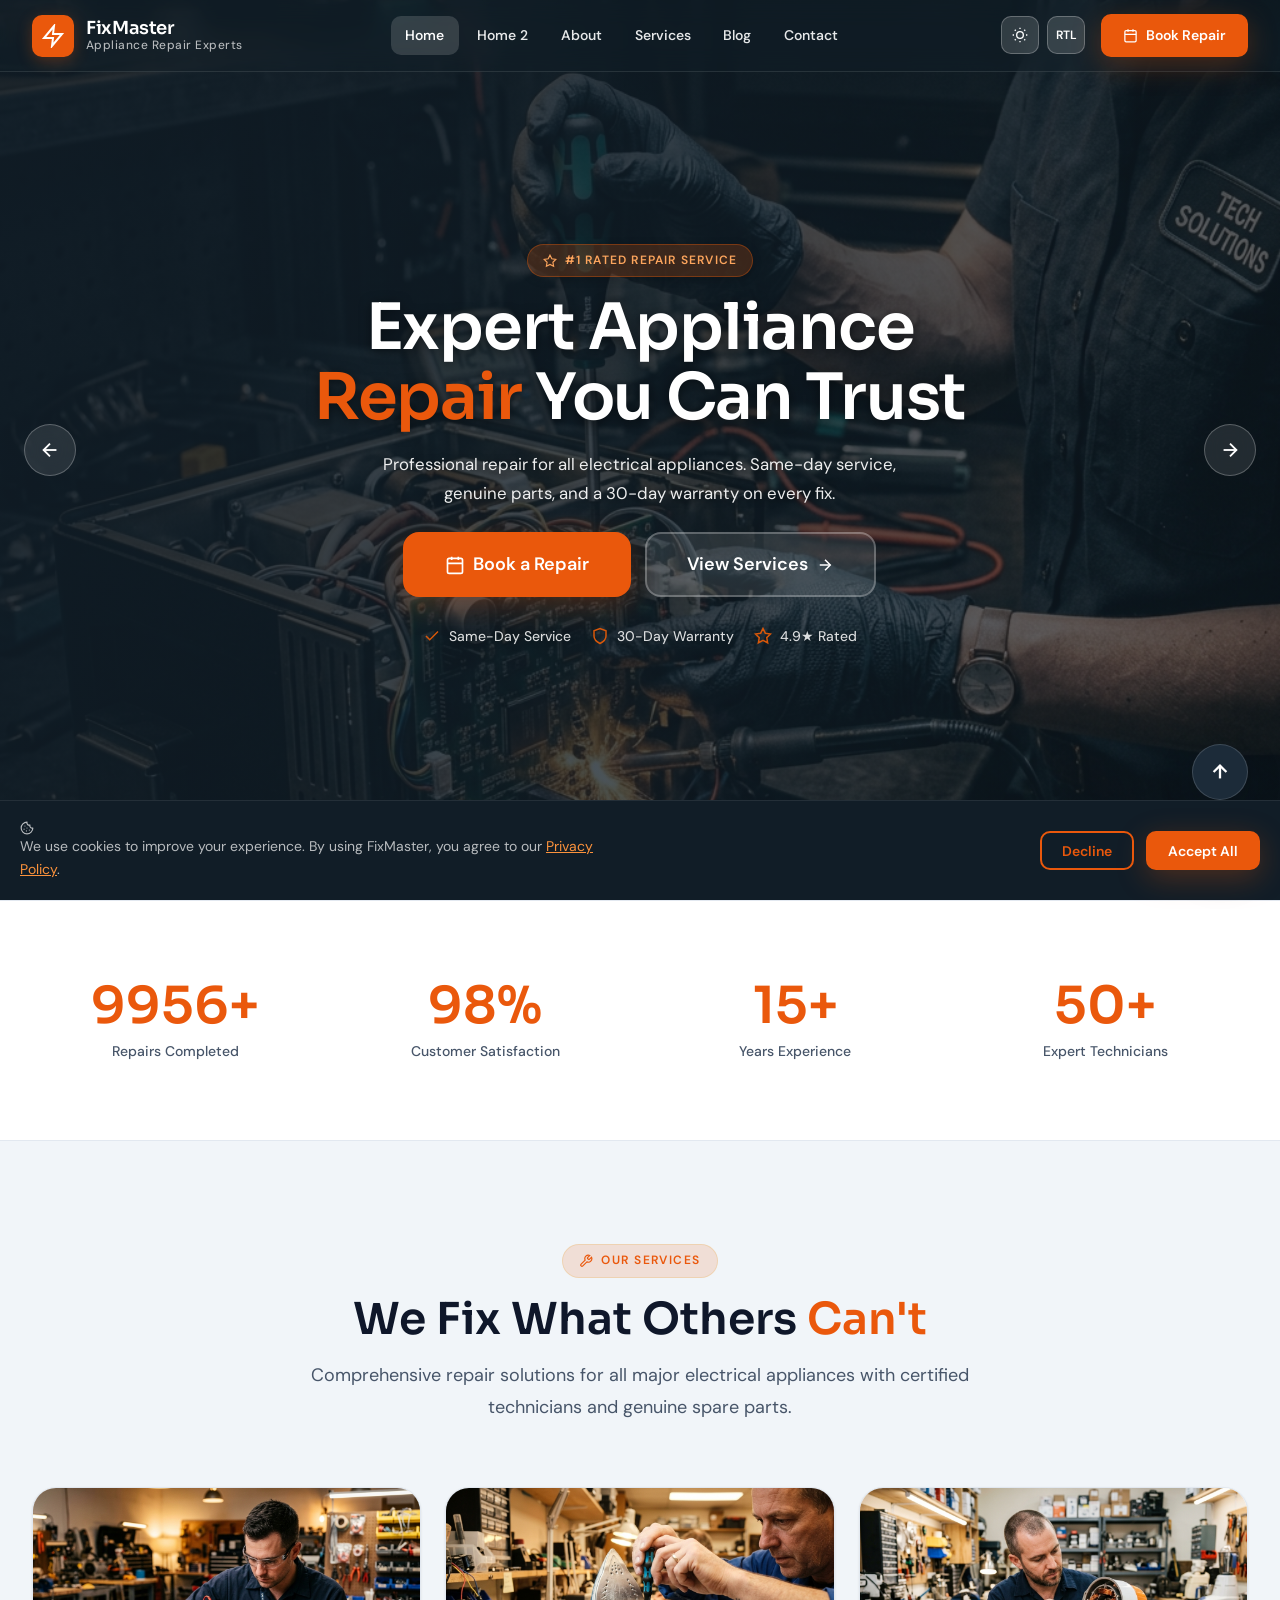
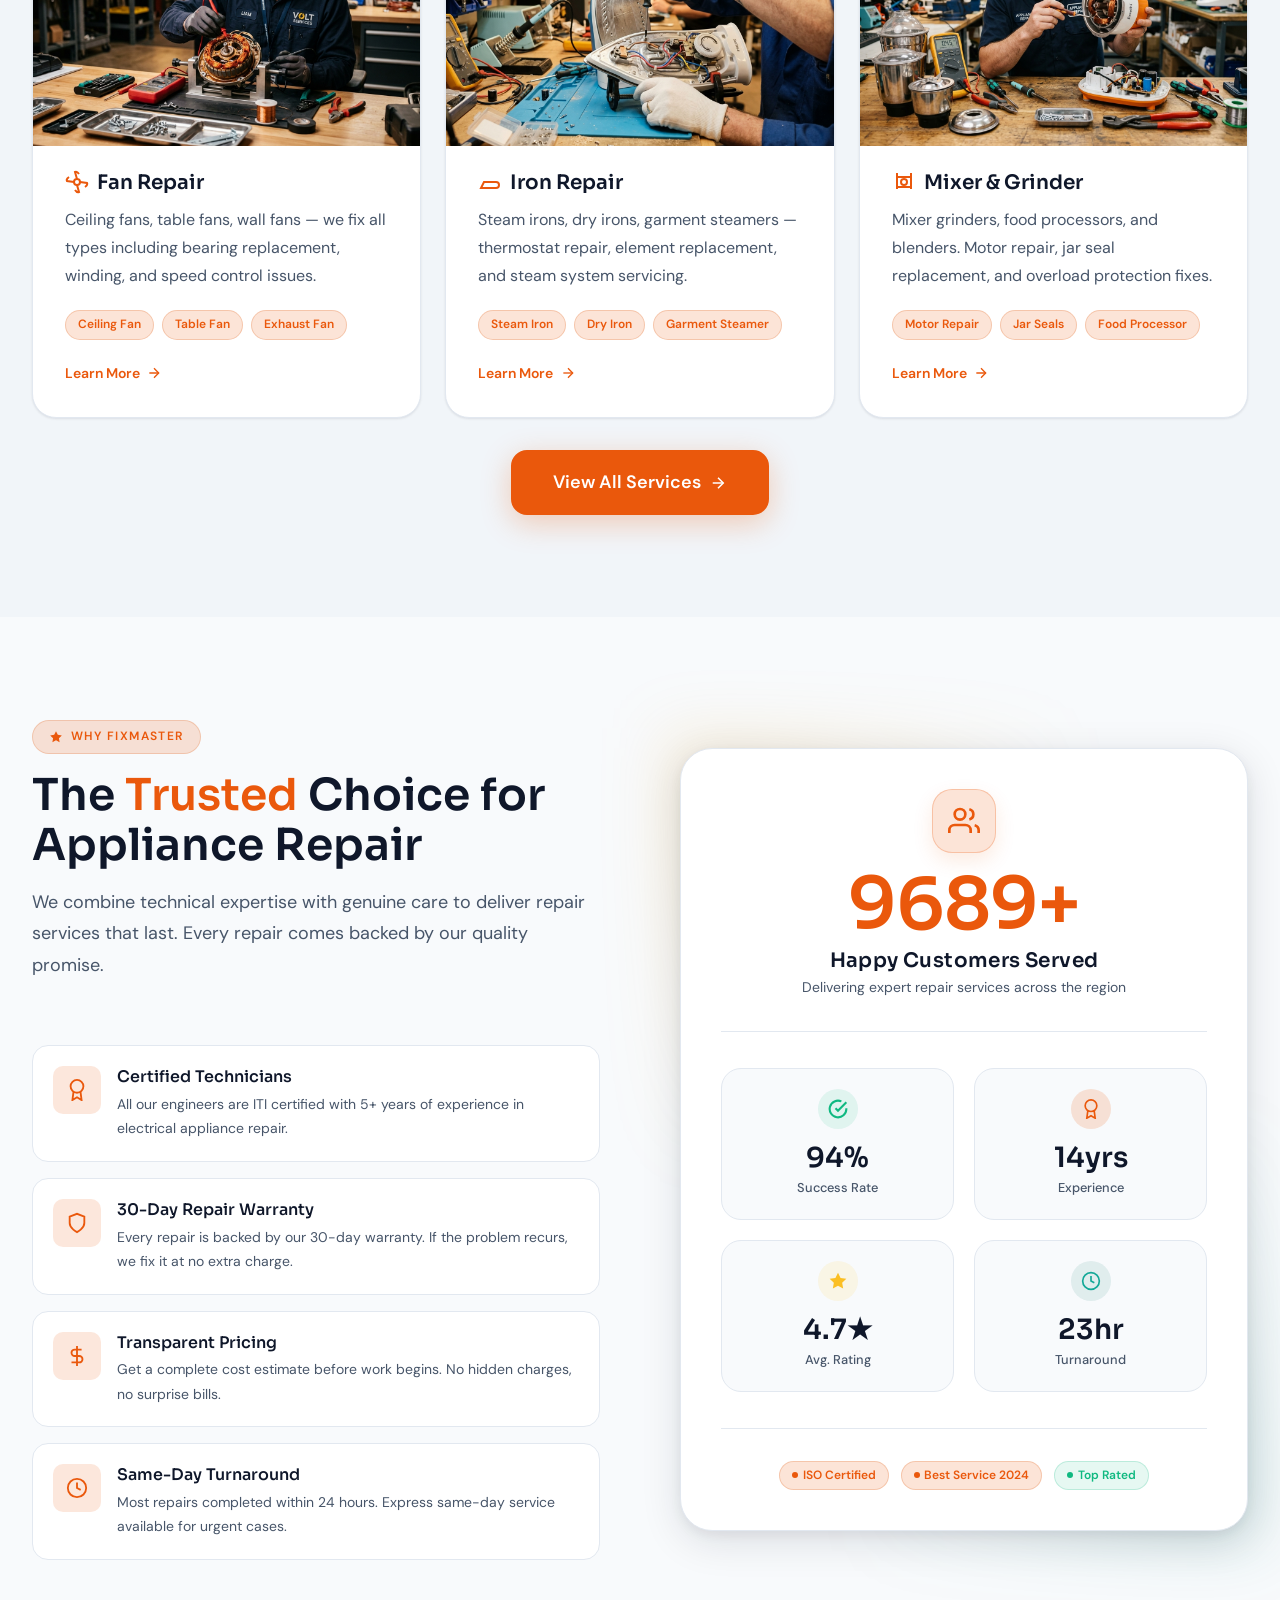
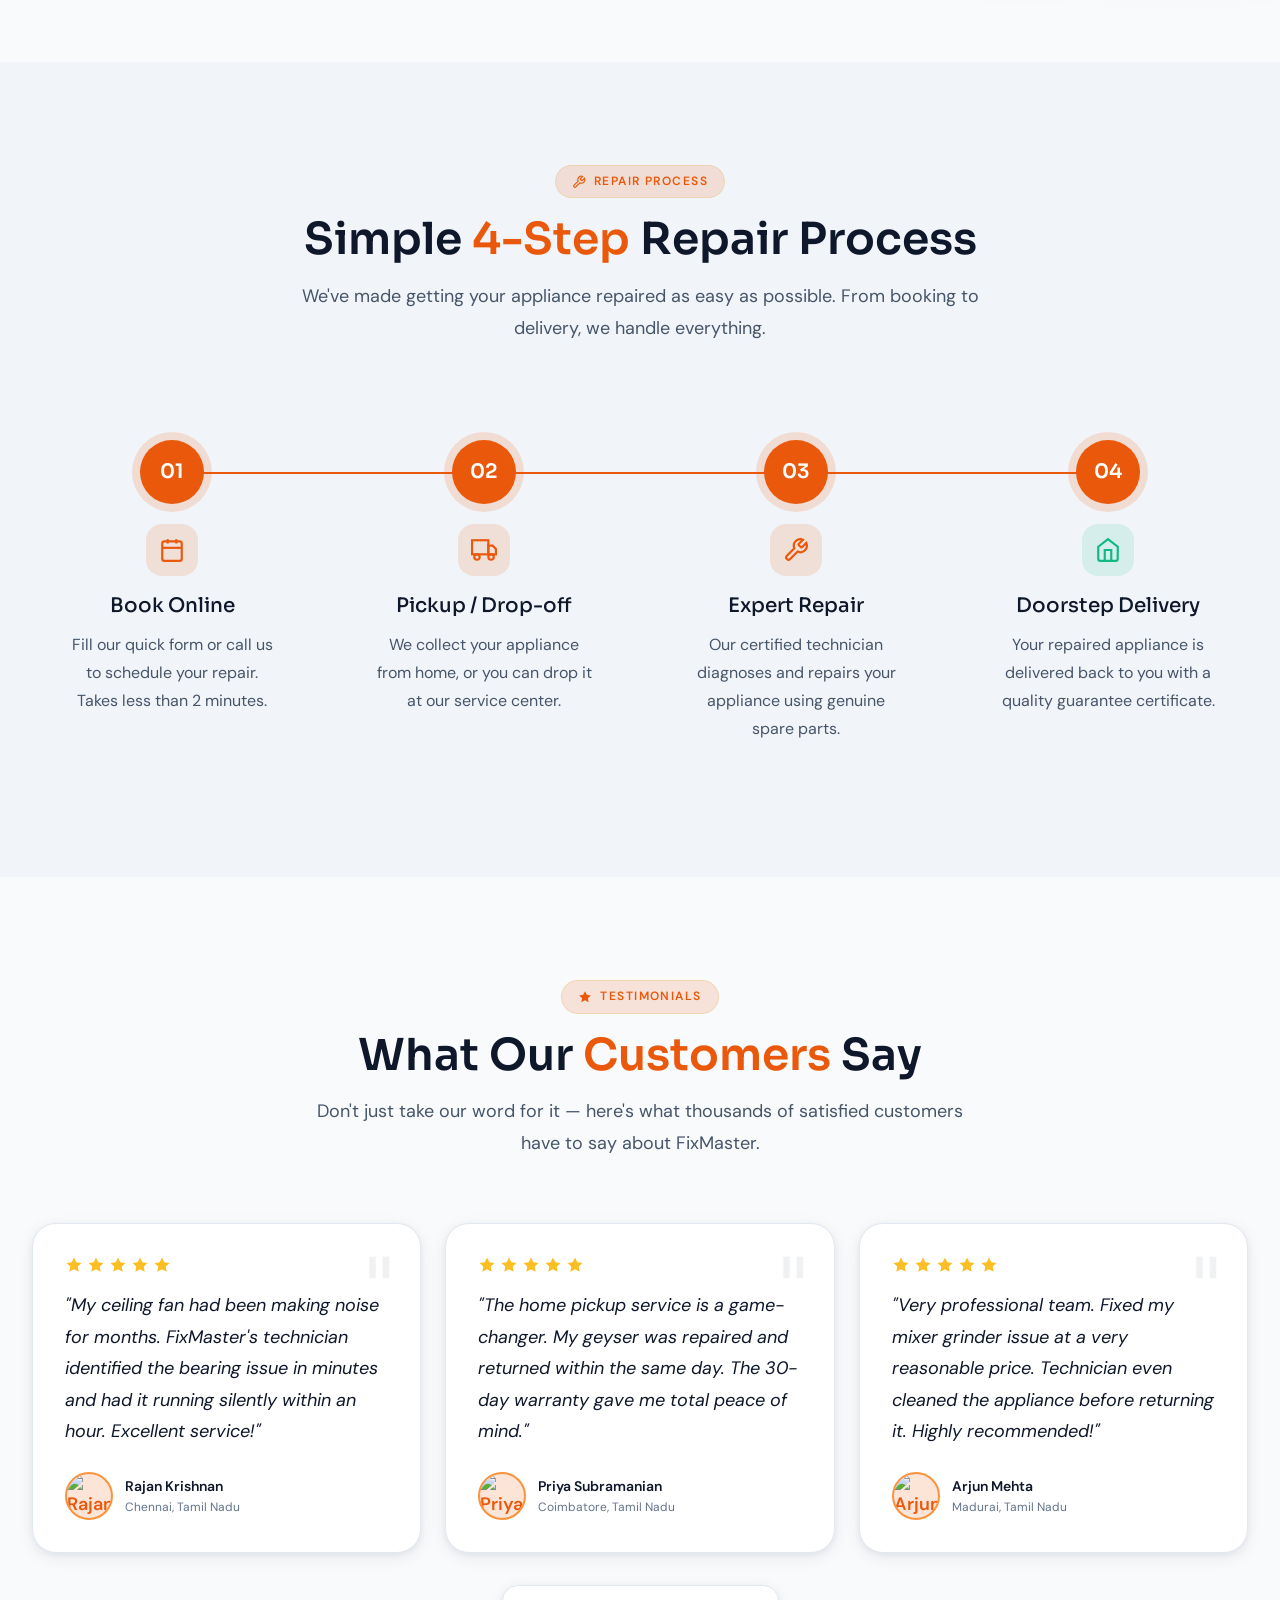
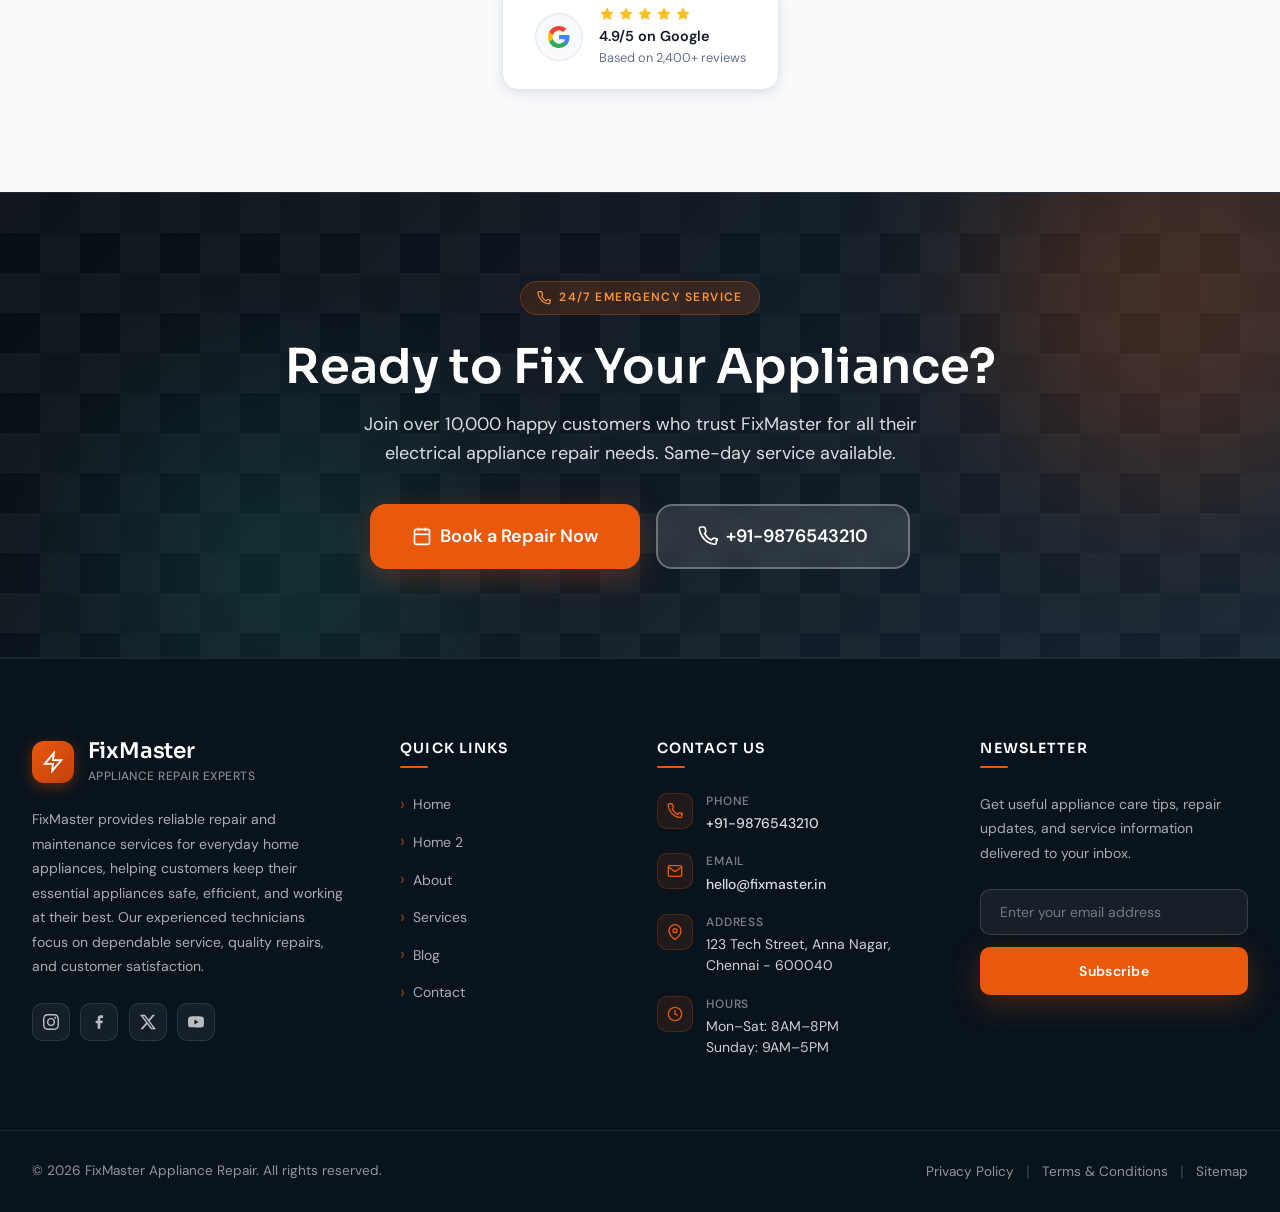
==== commit 6888f797: "hero1" ====
--- a/index.html
+++ b/index.html
@@ -124,7 +124,7 @@
   <!-- Slide 1 -->
   <div class="hero-slide active">
     <div class="hero-slide-bg" style="background-image: url('images/hero_repair_1.png'); background-size: cover; background-position: center;"></div>
-    <div class="hero-slide-overlay" style="background: linear-gradient(110deg, rgba(17,29,39,0.85) 0%, rgba(17,29,39,0.4) 60%, rgba(17,29,39,0.1) 100%);"></div>
+    <div class="hero-slide-overlay" style="background: linear-gradient(110deg, rgba(17,29,39,0.92) 0%, rgba(17,29,39,0.78) 50%, rgba(17,29,39,0.55) 100%);"></div>
     <div class="hero-slide-content container">
       <div class="hero-slide-text">
         <div class="hero-badge">
@@ -155,7 +155,7 @@
   <!-- Slide 2 -->
   <div class="hero-slide">
     <div class="hero-slide-bg" style="background-image: url('images/hero_repair_2.png'); background-size: cover; background-position: center;"></div>
-    <div class="hero-slide-overlay" style="background: linear-gradient(135deg, rgba(17,29,39,0.85) 0%, rgba(17,29,39,0.5) 100%);"></div>
+    <div class="hero-slide-overlay" style="background: linear-gradient(135deg, rgba(17,29,39,0.92) 0%, rgba(17,29,39,0.78) 50%, rgba(17,29,39,0.56) 100%);"></div>
     <div class="hero-slide-content container">
       <div class="hero-slide-text">
         <div class="hero-badge">
@@ -181,7 +181,7 @@
   <!-- Slide 3 -->
   <div class="hero-slide">
     <div class="hero-slide-bg" style="background-image: url('images/hero_repair_3.png'); background-size: cover; background-position: center;"></div>
-    <div class="hero-slide-overlay" style="background: linear-gradient(160deg, rgba(17,29,39,0.9) 0%, rgba(17,29,39,0.3) 100%);"></div>
+    <div class="hero-slide-overlay" style="background: linear-gradient(160deg, rgba(17,29,39,0.93) 0%, rgba(17,29,39,0.80) 50%, rgba(17,29,39,0.55) 100%);"></div>
     <div class="hero-slide-content container">
       <div class="hero-slide-text">
         <div class="hero-badge" style="color:#FCA55D;background:rgba(217,88,10,0.16);border-color:rgba(217,88,10,0.35)">
--- a/css/style.css
+++ b/css/style.css
@@ -1231,10 +1231,11 @@
   position: absolute;
   inset: 0;
   background: linear-gradient(110deg,
-    rgba(17,29,39,0.93) 0%,
-    rgba(17,29,39,0.65) 50%,
-    rgba(17,29,39,0.28) 100%
+    rgba(17,29,39,0.92) 0%,
+    rgba(17,29,39,0.78) 50%,
+    rgba(17,29,39,0.55) 100%
   );
+  pointer-events: none;
 }
 
 .hero-slide-content {
@@ -1261,8 +1262,8 @@
   display: inline-flex;
   align-items: center;
   gap: 0.5rem;
-  background: rgba(217,88,10,0.18);
-  border: 1px solid rgba(217,88,10,0.35);
+  background: rgba(217,88,10,0.22);
+  border: 1px solid rgba(217,88,10,0.4);
   color: #FCA55D;
   font-size: var(--text-xs);
   font-weight: 600;
@@ -1271,6 +1272,7 @@
   padding: 0.35rem 0.9rem;
   border-radius: var(--radius-full);
   margin-bottom: 1rem;
+  box-shadow: 0 2px 10px rgba(0,0,0,0.2);
 }
 
 .hero-title {
@@ -1281,6 +1283,7 @@
   line-height: 1.1;
   margin-bottom: 1rem;
   letter-spacing: -0.02em;
+  text-shadow: 0 2px 12px rgba(0, 0, 0, 0.5);
 }
 
 .hero-title span { color: var(--color-orange); }
@@ -1288,12 +1291,13 @@
 
 .hero-desc {
   font-size: clamp(0.9rem, 1.6vw, 1.05rem);
-  color: rgba(255,255,255,0.8);
+  color: rgba(255,255,255,0.92);
   line-height: var(--leading-relaxed);
   margin-bottom: 1.5rem;
   max-width: 520px;
   margin-inline: auto;
   font-weight: 400;
+  text-shadow: 0 1px 8px rgba(0, 0, 0, 0.45);
 }
 
 .hero-cta {
@@ -1315,9 +1319,10 @@
   display: flex;
   align-items: center;
   gap: 0.5rem;
-  color: rgba(255,255,255,0.7);
+  color: rgba(255,255,255,0.85);
   font-size: var(--text-sm);
   font-weight: 450;
+  text-shadow: 0 1px 6px rgba(0, 0, 0, 0.4);
 }
 
 .hero-meta-item svg { width: 18px; height: 18px; color: var(--color-orange); }
@@ -1432,6 +1437,41 @@
   position: relative;
   z-index: 1;
   text-align: center;
+}
+
+.page-hero-tag {
+  display: inline-flex;
+  align-items: center;
+  gap: 0.5rem;
+  font-size: var(--text-xs);
+  font-weight: 600;
+  letter-spacing: 0.1em;
+  text-transform: uppercase;
+  color: var(--color-orange-light);
+  background: rgba(234, 88, 12, 0.14);
+  border: 1px solid rgba(234, 88, 12, 0.32);
+  padding: 0.45rem 1.15rem;
+  border-radius: var(--radius-full);
+  margin-bottom: 1.25rem;
+  box-shadow: 0 4px 16px rgba(0, 0, 0, 0.25), 0 0 12px rgba(234, 88, 12, 0.15);
+  backdrop-filter: blur(8px);
+  -webkit-backdrop-filter: blur(8px);
+  transition: all var(--transition-normal);
+  line-height: 1;
+}
+
+.page-hero-tag:hover {
+  background: rgba(234, 88, 12, 0.22);
+  border-color: rgba(234, 88, 12, 0.55);
+  color: #FFFFFF;
+  transform: translateY(-2px);
+  box-shadow: 0 6px 20px rgba(234, 88, 12, 0.3);
+}
+
+.page-hero-tag svg {
+  width: 14px;
+  height: 14px;
+  flex-shrink: 0;
 }
 
 .breadcrumb {
@@ -3135,5 +3175,87 @@
   display: block;
 }
 
+/* ── BLOG PAGE LAYOUT ───────────────────────────────────────── */
+.blog-layout {
+  display: grid;
+  grid-template-columns: 1fr 320px;
+  gap: 3rem;
+  align-items: start;
+}
+
+.blog-main-content {
+  min-width: 0;
+}
+
+.blog-sidebar {
+  display: flex;
+  flex-direction: column;
+  gap: var(--space-5);
+}
+
+.blog-sidebar .sidebar-widget {
+  background: var(--bg-card);
+  border: 1px solid var(--border-color);
+  border-radius: var(--radius-xl);
+  padding: var(--space-6);
+  margin-bottom: var(--space-5);
+}
+
+.featured-img-overlay {
+  position: absolute;
+  inset: 0;
+  background: linear-gradient(to top, rgba(15, 23, 42, 0.88), rgba(15, 23, 42, 0.2));
+  display: flex;
+  align-items: flex-end;
+  justify-content: center;
+  padding: 2rem;
+}
+
+.featured-stats-pill {
+  display: grid;
+  grid-template-columns: repeat(3, 1fr);
+  align-items: center;
+  background: rgba(15, 23, 42, 0.78);
+  backdrop-filter: blur(14px);
+  -webkit-backdrop-filter: blur(14px);
+  padding: 0.75rem 1.25rem;
+  border-radius: 1.25rem;
+  border: 1px solid rgba(255, 255, 255, 0.18);
+  box-shadow: 0 8px 32px 0 rgba(0, 0, 0, 0.35);
+  width: 100%;
+  max-width: 360px;
+}
+
+.featured-stat-item {
+  text-align: center;
+  padding: 0 0.5rem;
+}
+
+.featured-stat-item:not(:last-child) {
+  border-right: 1px solid rgba(255, 255, 255, 0.18);
+}
+
+.featured-stat-item .stat-val {
+  font-family: 'Sora', sans-serif;
+  font-size: 1.2rem;
+  font-weight: 600;
+  color: #FFFFFF;
+  line-height: 1.2;
+}
+
+.featured-stat-item .stat-rating {
+  display: inline-flex;
+  align-items: center;
+  justify-content: center;
+  gap: 0.3rem;
+}
+
+.featured-stat-item .stat-lbl {
+  font-size: 0.75rem;
+  color: rgba(255, 255, 255, 0.85);
+  margin: 0.2rem 0 0;
+  line-height: 1;
+}
+
 /* ── END OF STYLE.CSS ─────────────────────────────────────── */
 
--- a/css/dark-mode.css
+++ b/css/dark-mode.css
@@ -178,6 +178,18 @@
   color: rgba(255,255,255,0.75);
 }
 
+[data-theme="dark"] .page-hero-tag {
+  background: rgba(234, 88, 12, 0.16);
+  border-color: rgba(234, 88, 12, 0.38);
+  color: var(--color-orange-light);
+}
+
+[data-theme="dark"] .page-hero-tag:hover {
+  background: rgba(234, 88, 12, 0.26);
+  border-color: rgba(234, 88, 12, 0.6);
+  color: #FFFFFF;
+}
+
 [data-theme="dark"] .breadcrumb-item {
   color: rgba(255,255,255,0.5);
 }
--- a/css/responsive.css
+++ b/css/responsive.css
@@ -37,6 +37,35 @@
      starts flush below the bar (64px == the .navbar.scrolled height). */
   :root { --navbar-height: 64px; }
 
+  /* Blog layout on mobile & tablet: Search box aligns at the top of the page/grid */
+  .blog-layout {
+    display: flex !important;
+    flex-direction: column !important;
+    gap: 0 !important;
+  }
+  .blog-sidebar {
+    display: contents !important;
+  }
+  .sidebar-search-widget {
+    order: -1 !important;
+    width: 100% !important;
+    margin-bottom: 2rem !important;
+  }
+  .blog-main-content {
+    order: 0 !important;
+    width: 100% !important;
+  }
+  .sidebar-categories-widget {
+    order: 1 !important;
+    width: 100% !important;
+    margin-top: 3.5rem !important;
+  }
+  .sidebar-recent-widget,
+  .sidebar-promo-widget {
+    order: 1 !important;
+    width: 100% !important;
+  }
+
   /* Stack sidebar layouts (blog sidebar, policy TOC, booking/info columns) */
   [style*="grid-template-columns:1fr 300px"],
   [style*="grid-template-columns:1fr 320px"],
@@ -146,18 +175,23 @@
     gap: 1.25rem !important;
   }
 
-  /* Blog "Editor's Pick" image overlay: shrink the padding and let the
-     stat chips wrap instead of spilling past the card edge at 320px. */
-  [style*="background:linear-gradient(to top, rgba(15,23,42,0.85), rgba(15,23,42,0.25));display:flex;align-items:flex-end;justify-content:center;padding:2.5rem"] {
-    padding: 1.25rem !important;
-  }
-  [style*="backdrop-filter:blur(12px);-webkit-backdrop-filter:blur(12px);padding:0.85rem 2rem"] {
-    flex-wrap: wrap !important;
-    gap: 0.75rem !important;
-    padding: 0.6rem 1rem !important;
-  }
-  [style*="padding-right:1.5rem;border-right:1px solid rgba(255,255,255,0.15)"] {
-    padding-right: 0.75rem !important;
+  /* Featured blog card stats pill on mobile (320px - 480px) */
+  .featured-img-overlay {
+    padding: 1rem 0.75rem !important;
+  }
+  .featured-stats-pill {
+    padding: 0.65rem 0.4rem !important;
+    border-radius: 1rem !important;
+    max-width: 100% !important;
+  }
+  .featured-stat-item {
+    padding: 0 0.2rem !important;
+  }
+  .featured-stat-item .stat-val {
+    font-size: 1.05rem !important;
+  }
+  .featured-stat-item .stat-lbl {
+    font-size: 0.7rem !important;
   }
 
   /* Privacy / terms intro banners: stack icon, text and button so the
@@ -184,4 +218,23 @@
   [style*="font-size:4.5rem"] {
     font-size: clamp(2.25rem, 10vw, 4.5rem) !important;
   }
+
+  /* Blog categories card top margin on small mobile (320px - 360px) */
+  .sidebar-categories-widget {
+    margin-top: 2.75rem !important;
+  }
+
+  /* Blog search widget & filter bar on narrow screens (360px) */
+  .sidebar-search-widget {
+    padding: 1.25rem !important;
+    margin-bottom: 1.5rem !important;
+  }
+  .blog-filter-bar {
+    gap: 0.4rem !important;
+    margin-bottom: 1.75rem !important;
+  }
+  .filter-btn {
+    padding: 0.45rem 1rem !important;
+    font-size: 0.8rem !important;
+  }
 }
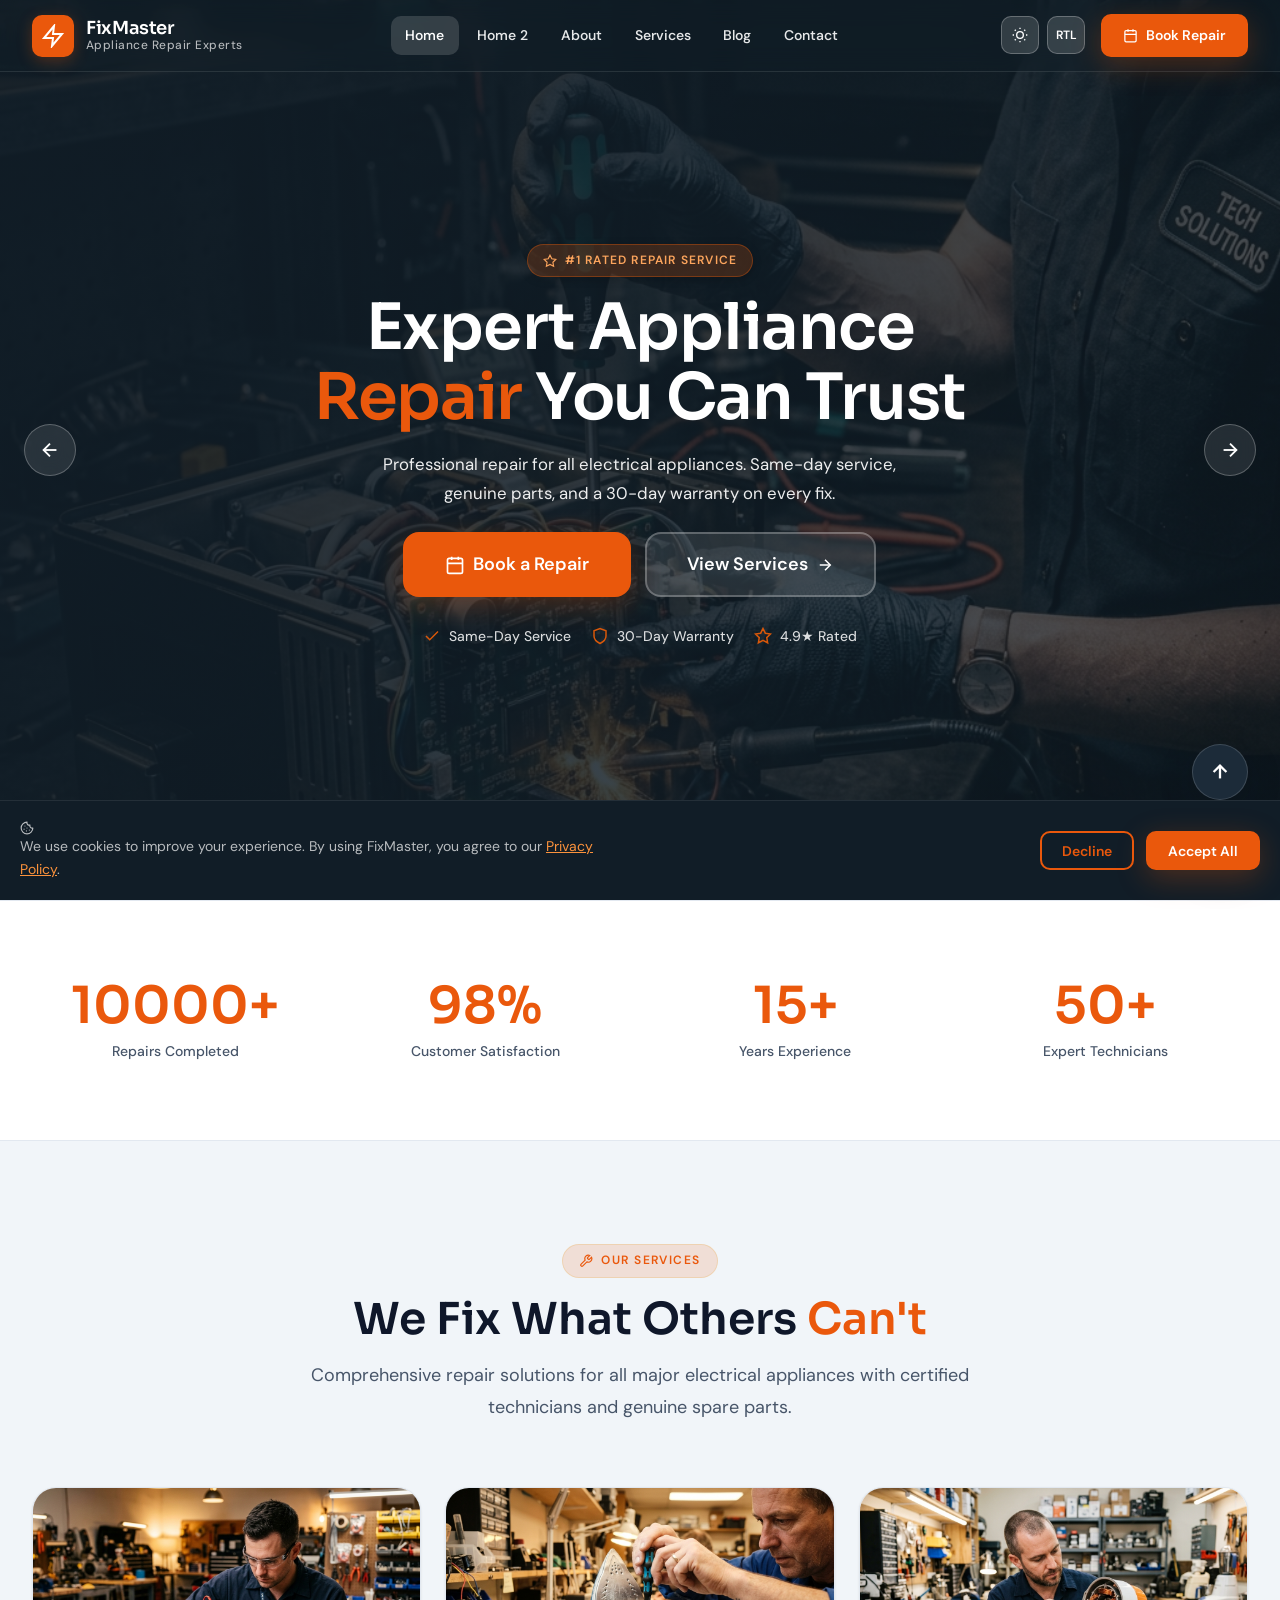
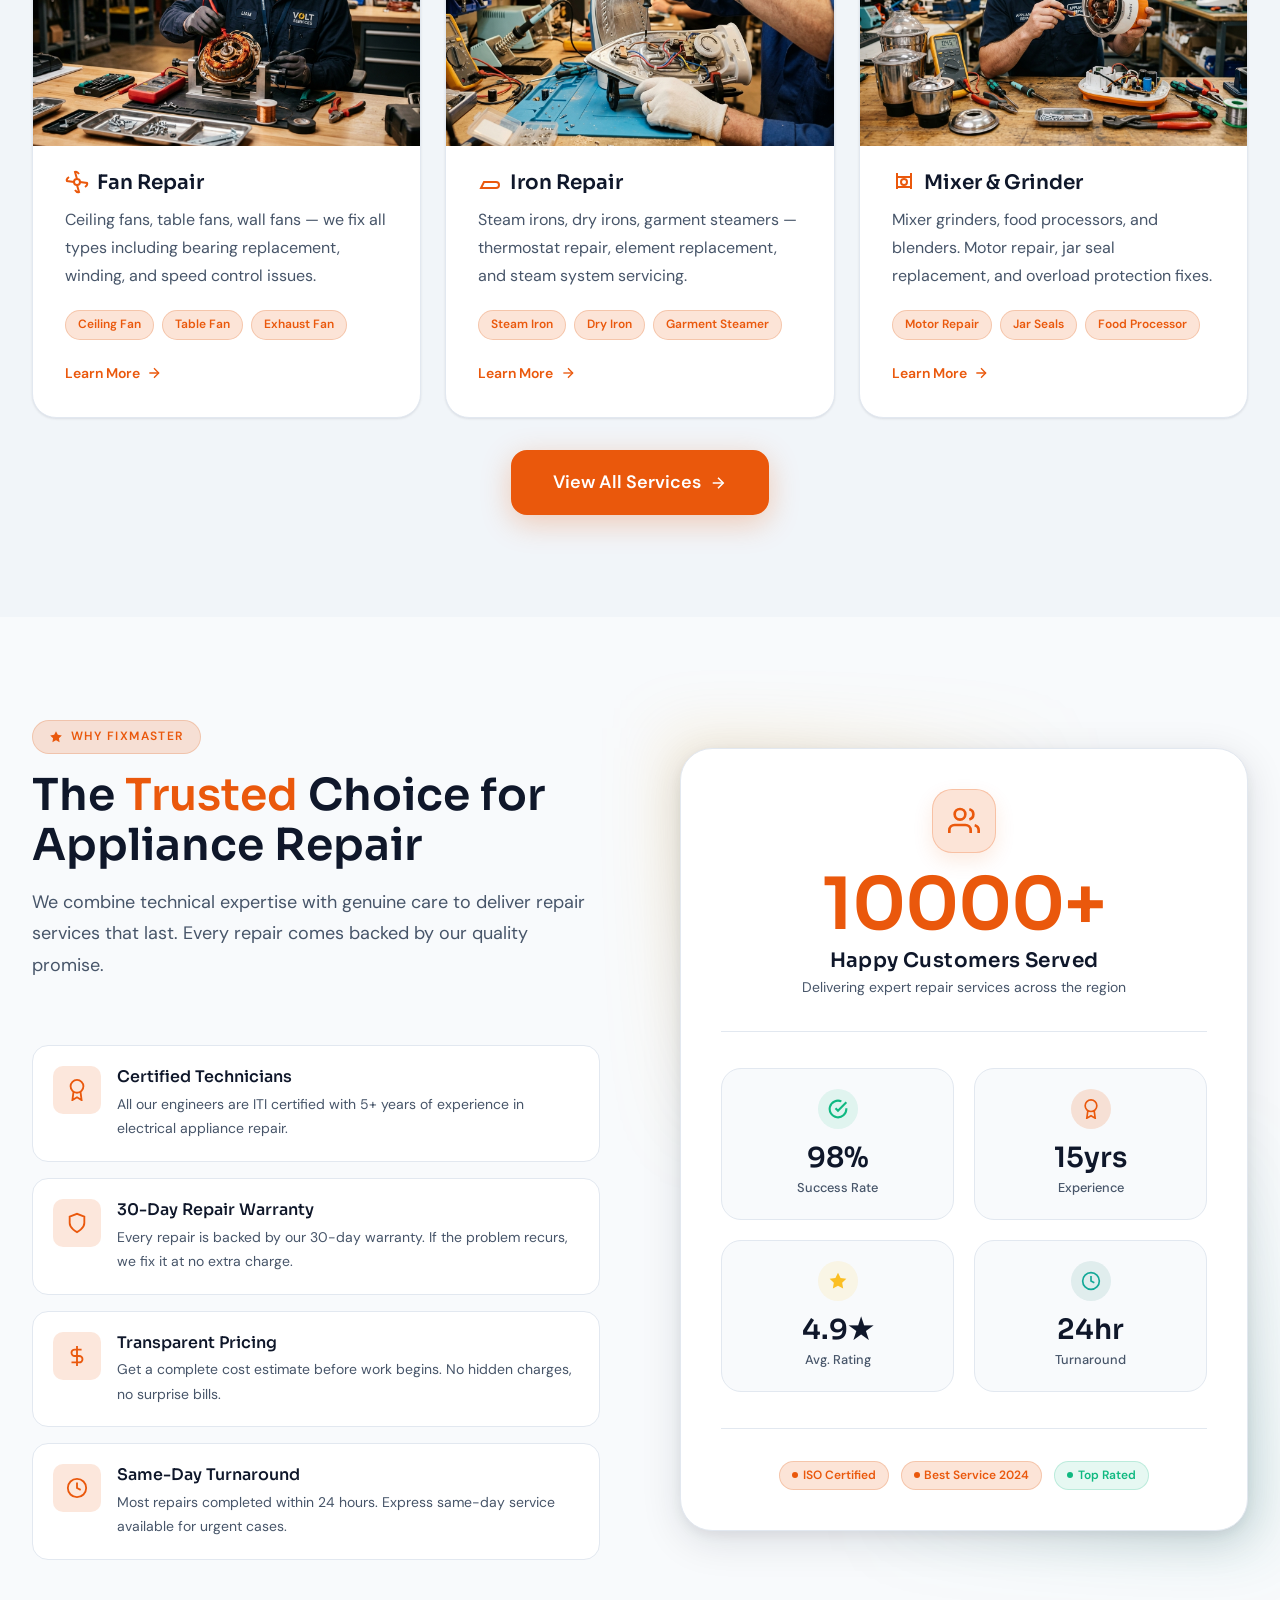
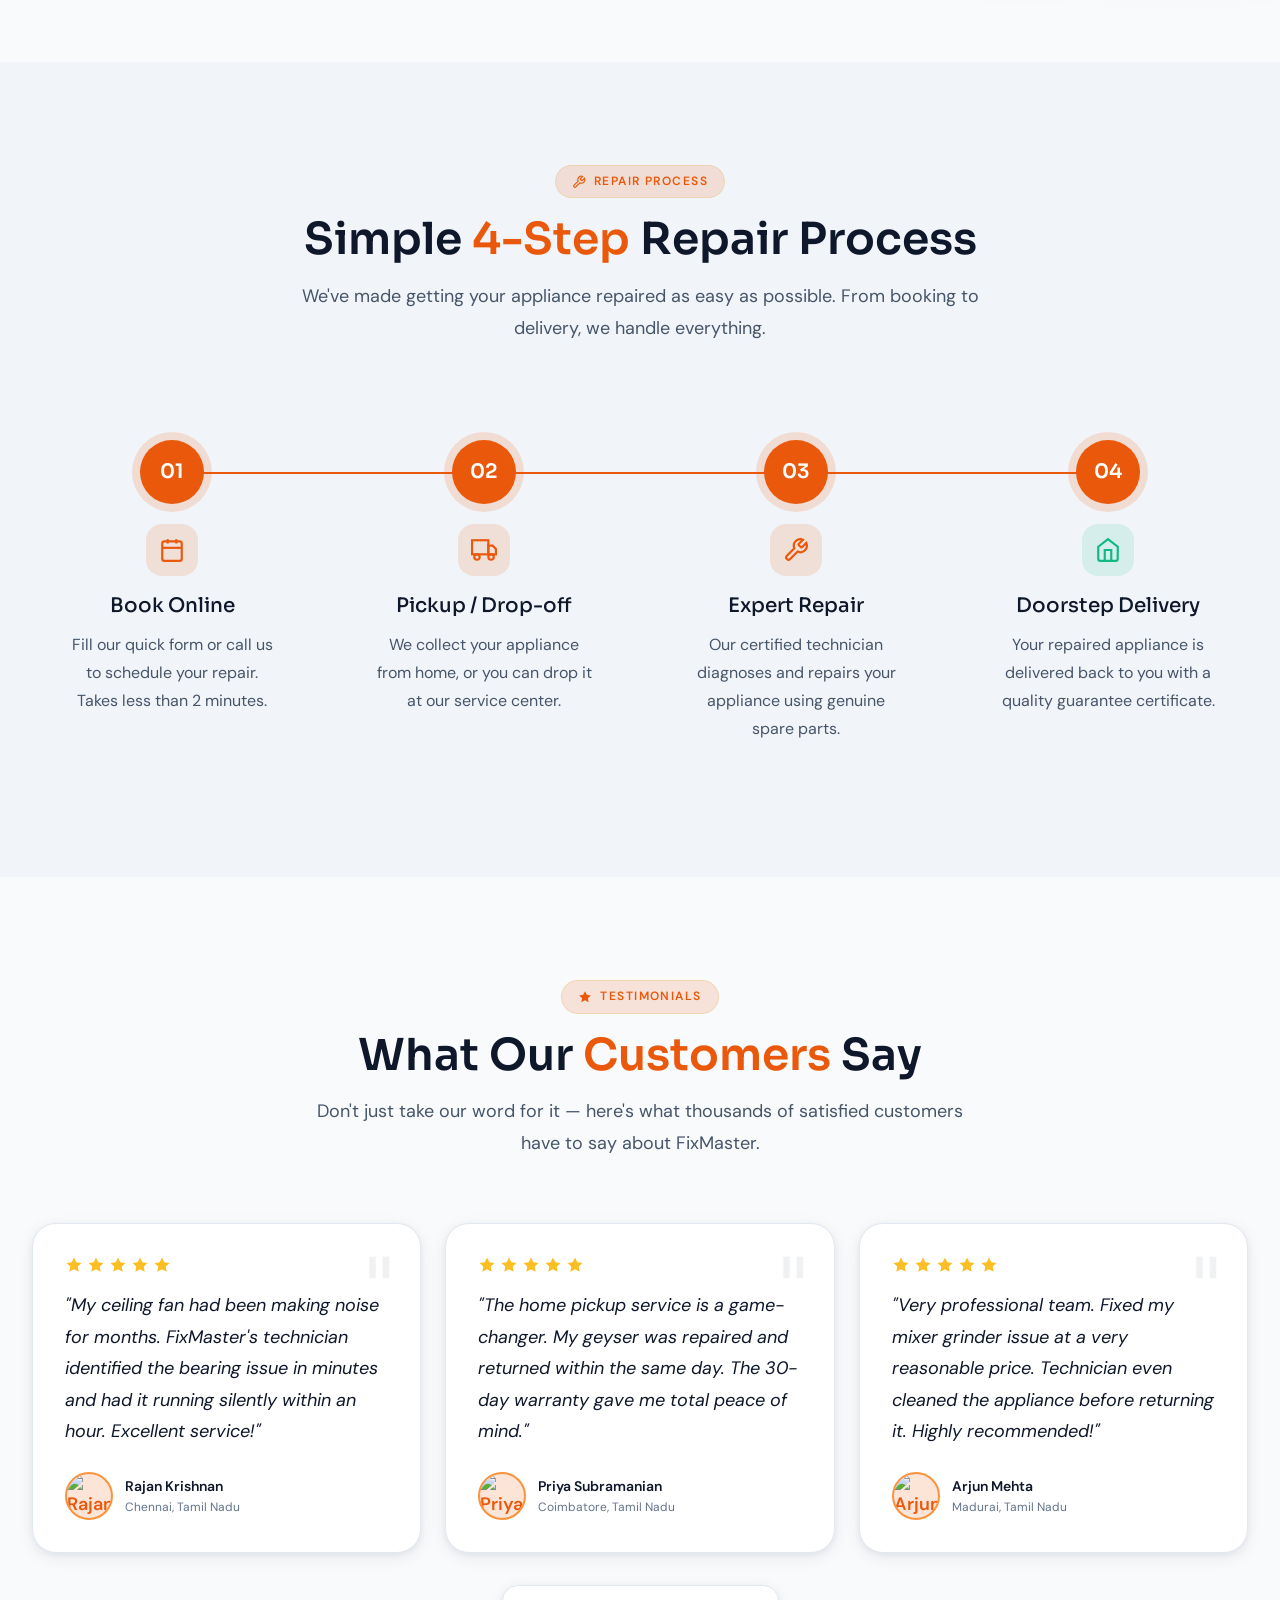
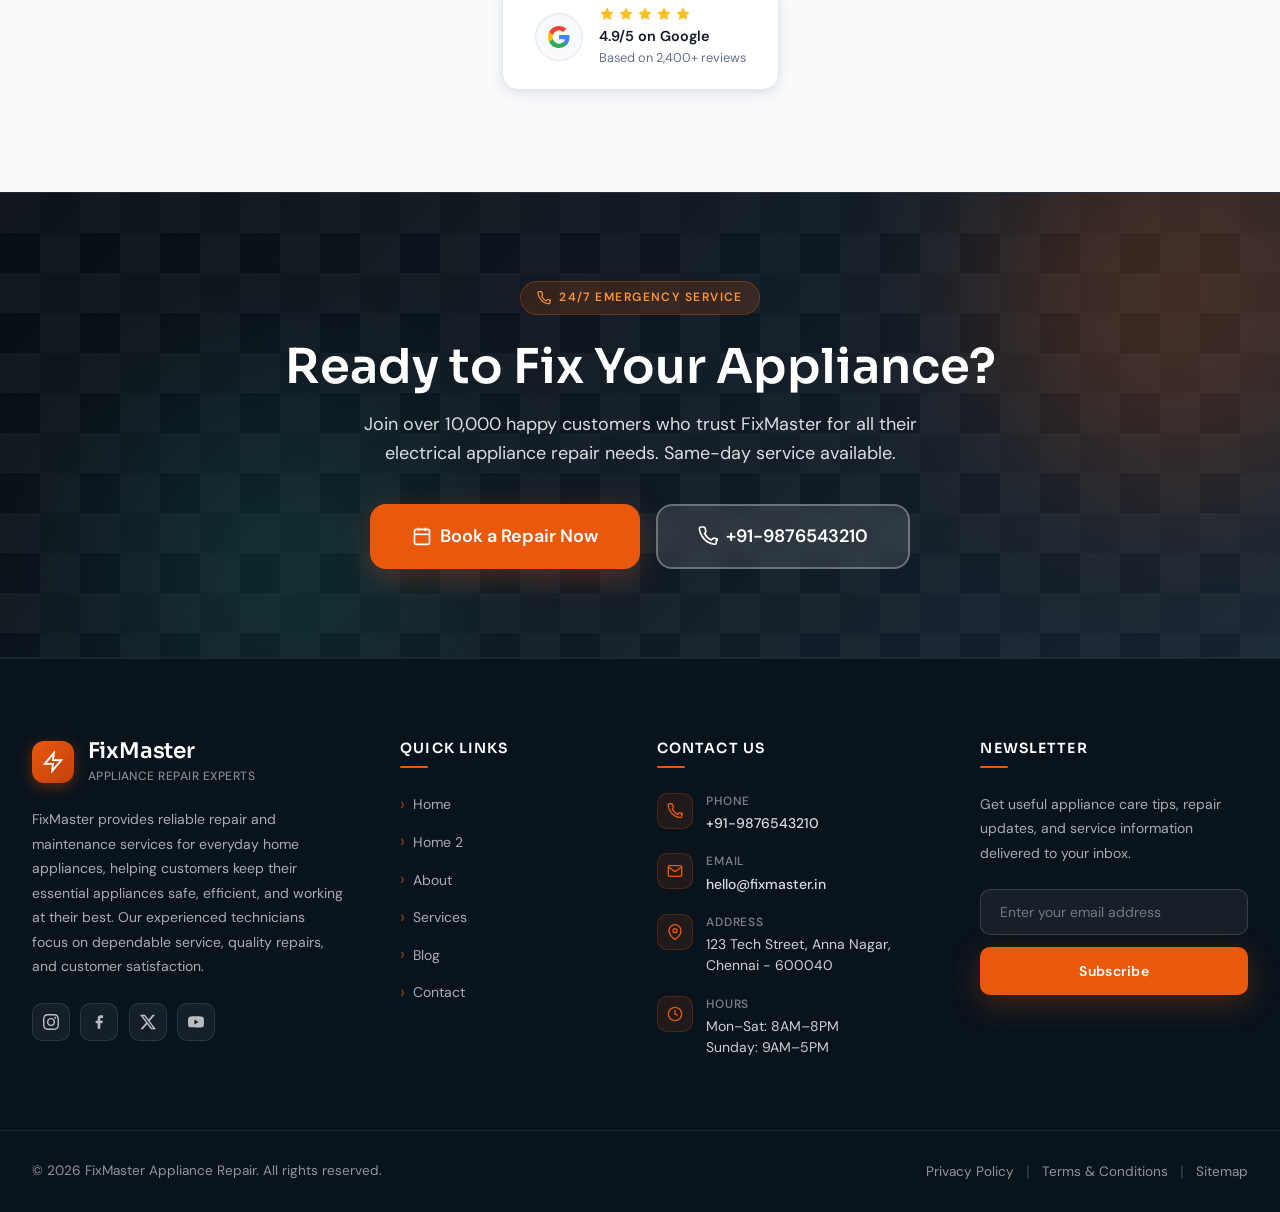
==== commit 82ea1c3d: "hero2" ====
--- a/index.html
+++ b/index.html
@@ -124,7 +124,7 @@
   <!-- Slide 1 -->
   <div class="hero-slide active">
     <div class="hero-slide-bg" style="background-image: url('images/hero_repair_1.png'); background-size: cover; background-position: center;"></div>
-    <div class="hero-slide-overlay" style="background: linear-gradient(110deg, rgba(17,29,39,0.92) 0%, rgba(17,29,39,0.78) 50%, rgba(17,29,39,0.55) 100%);"></div>
+    <div class="hero-slide-overlay" style="background: linear-gradient(110deg, rgba(17,29,39,0.95) 0%, rgba(17,29,39,0.85) 50%, rgba(17,29,39,0.65) 100%);"></div>
     <div class="hero-slide-content container">
       <div class="hero-slide-text">
         <div class="hero-badge">
@@ -155,7 +155,7 @@
   <!-- Slide 2 -->
   <div class="hero-slide">
     <div class="hero-slide-bg" style="background-image: url('images/hero_repair_2.png'); background-size: cover; background-position: center;"></div>
-    <div class="hero-slide-overlay" style="background: linear-gradient(135deg, rgba(17,29,39,0.92) 0%, rgba(17,29,39,0.78) 50%, rgba(17,29,39,0.56) 100%);"></div>
+    <div class="hero-slide-overlay" style="background: linear-gradient(135deg, rgba(17,29,39,0.95) 0%, rgba(17,29,39,0.85) 50%, rgba(17,29,39,0.65) 100%);"></div>
     <div class="hero-slide-content container">
       <div class="hero-slide-text">
         <div class="hero-badge">
@@ -181,7 +181,7 @@
   <!-- Slide 3 -->
   <div class="hero-slide">
     <div class="hero-slide-bg" style="background-image: url('images/hero_repair_3.png'); background-size: cover; background-position: center;"></div>
-    <div class="hero-slide-overlay" style="background: linear-gradient(160deg, rgba(17,29,39,0.93) 0%, rgba(17,29,39,0.80) 50%, rgba(17,29,39,0.55) 100%);"></div>
+    <div class="hero-slide-overlay" style="background: linear-gradient(160deg, rgba(17,29,39,0.95) 0%, rgba(17,29,39,0.85) 50%, rgba(17,29,39,0.65) 100%);"></div>
     <div class="hero-slide-content container">
       <div class="hero-slide-text">
         <div class="hero-badge" style="color:#FCA55D;background:rgba(217,88,10,0.16);border-color:rgba(217,88,10,0.35)">
--- a/css/style.css
+++ b/css/style.css
@@ -1231,9 +1231,9 @@
   position: absolute;
   inset: 0;
   background: linear-gradient(110deg,
-    rgba(17,29,39,0.92) 0%,
-    rgba(17,29,39,0.78) 50%,
-    rgba(17,29,39,0.55) 100%
+    rgba(17,29,39,0.95) 0%,
+    rgba(17,29,39,0.85) 50%,
+    rgba(17,29,39,0.65) 100%
   );
   pointer-events: none;
 }
@@ -1283,7 +1283,6 @@
   line-height: 1.1;
   margin-bottom: 1rem;
   letter-spacing: -0.02em;
-  text-shadow: 0 2px 12px rgba(0, 0, 0, 0.5);
 }
 
 .hero-title span { color: var(--color-orange); }
@@ -1297,7 +1296,6 @@
   max-width: 520px;
   margin-inline: auto;
   font-weight: 400;
-  text-shadow: 0 1px 8px rgba(0, 0, 0, 0.45);
 }
 
 .hero-cta {
@@ -1322,7 +1320,6 @@
   color: rgba(255,255,255,0.85);
   font-size: var(--text-sm);
   font-weight: 450;
-  text-shadow: 0 1px 6px rgba(0, 0, 0, 0.4);
 }
 
 .hero-meta-item svg { width: 18px; height: 18px; color: var(--color-orange); }
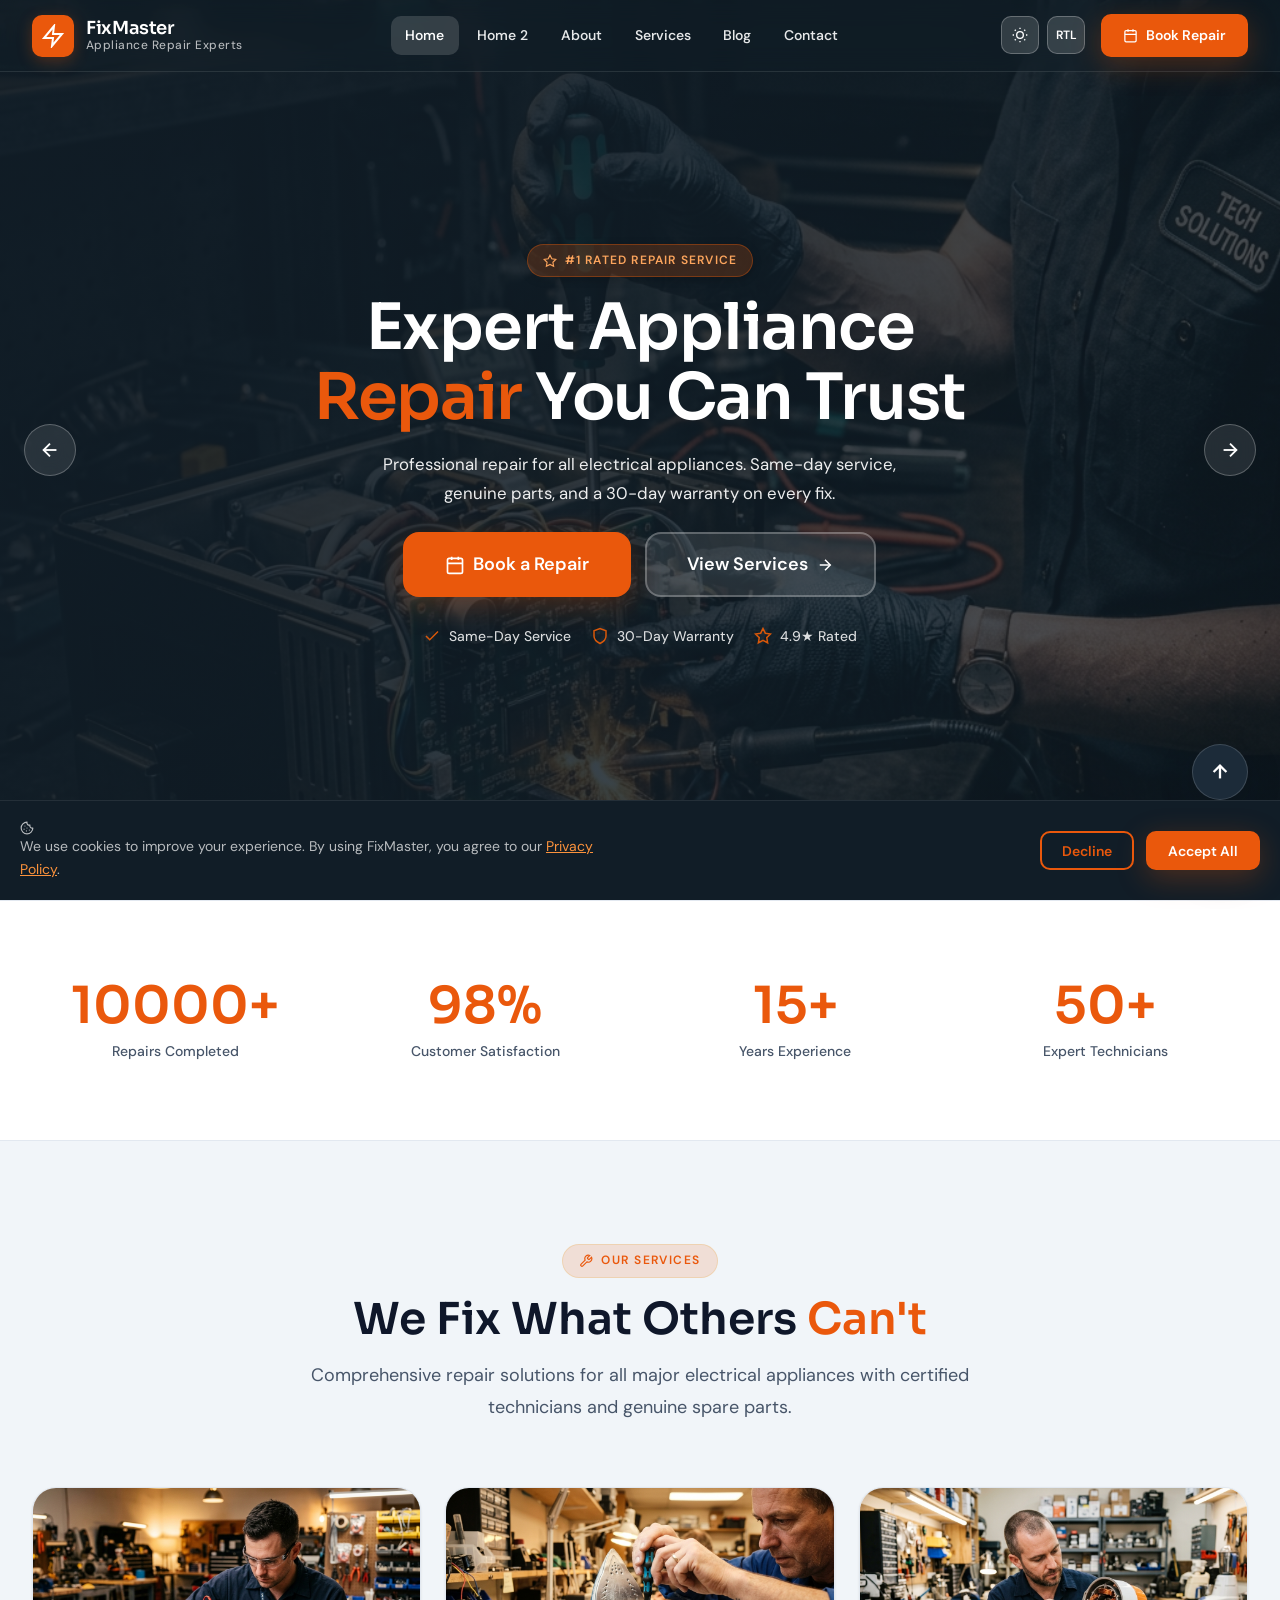
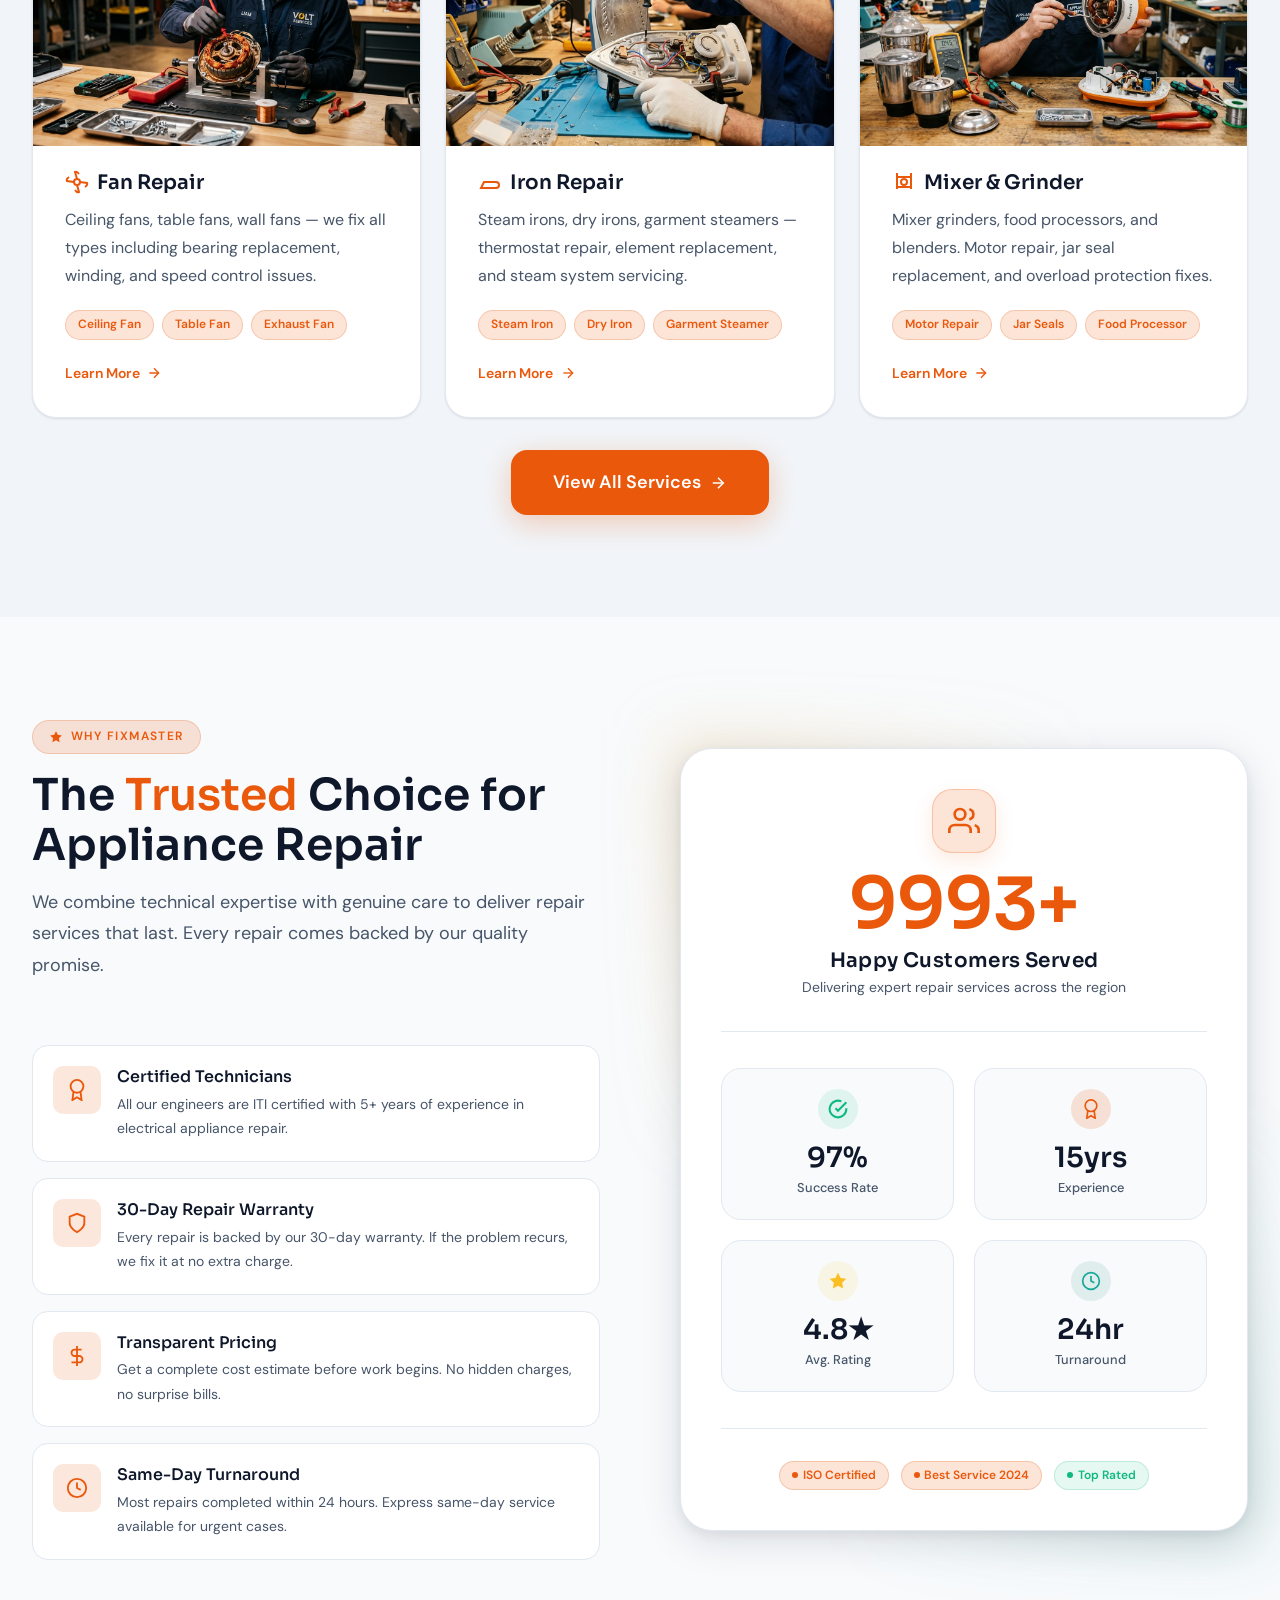
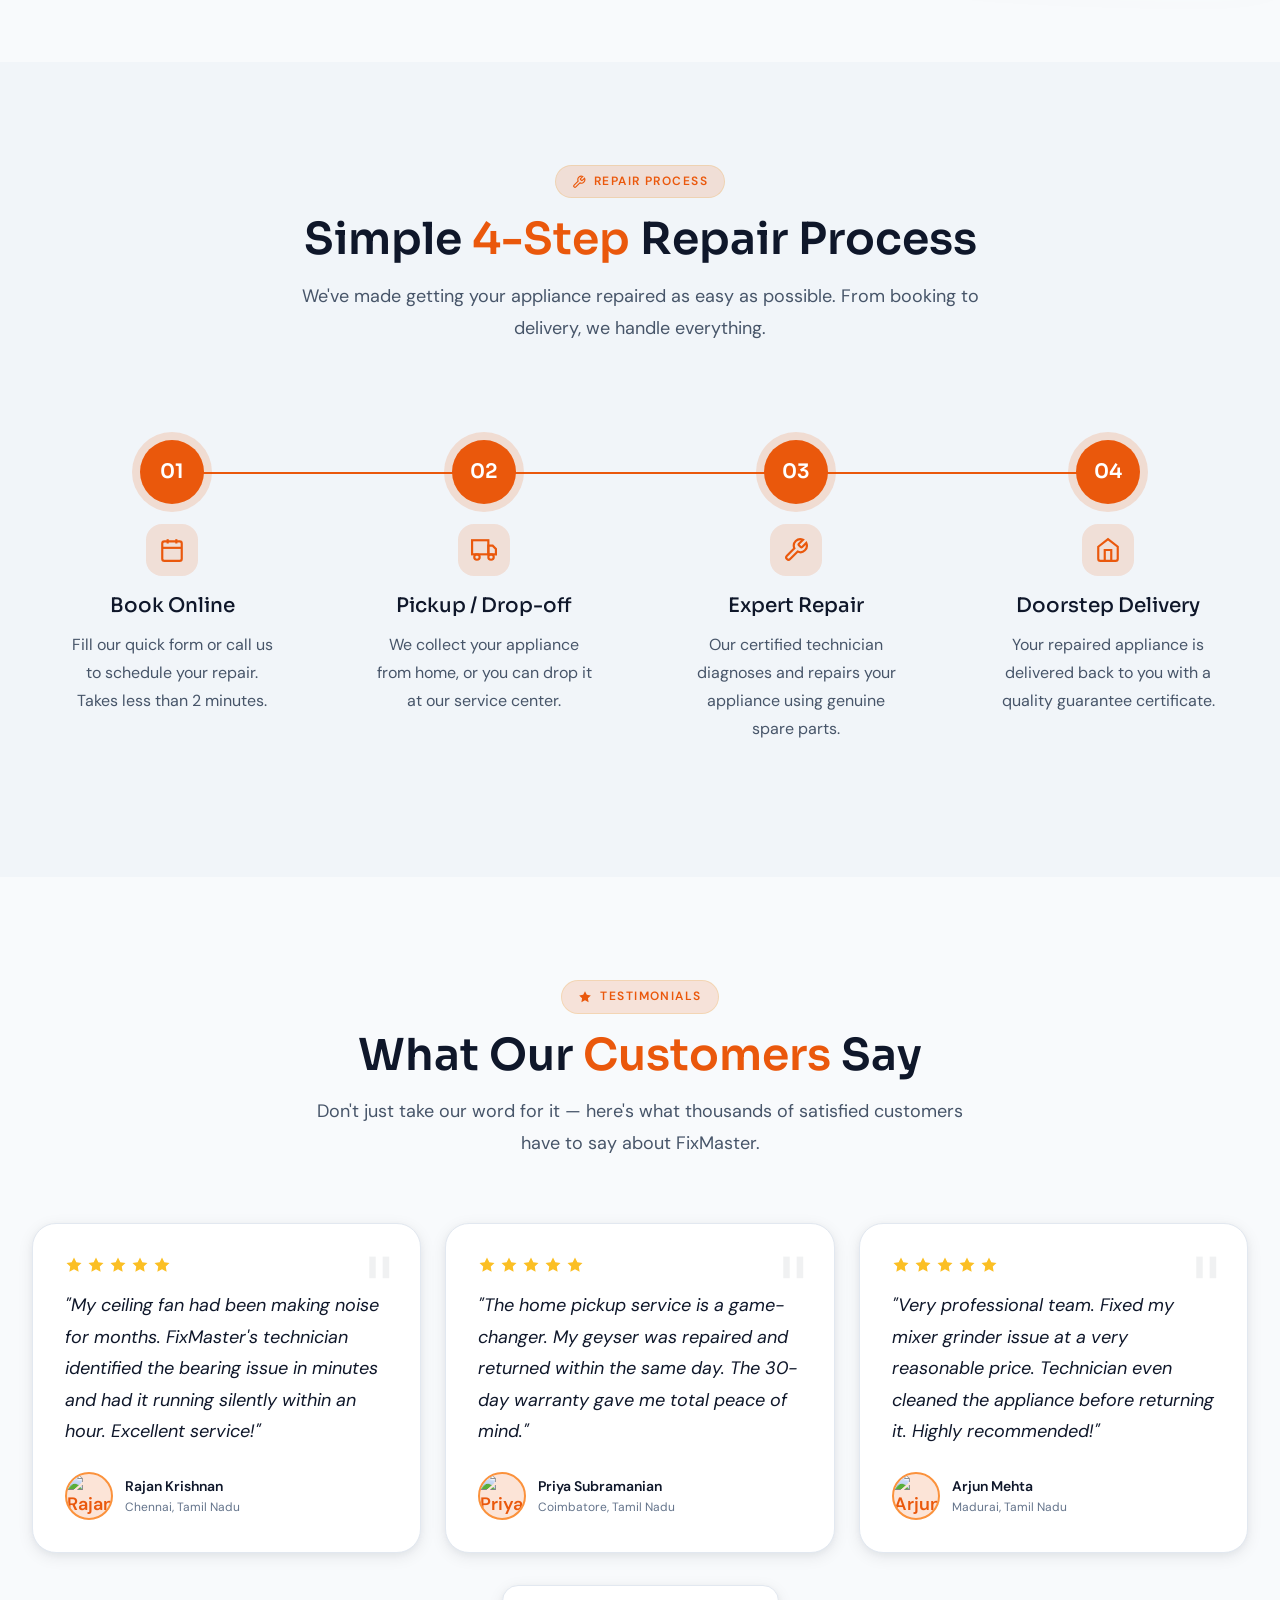
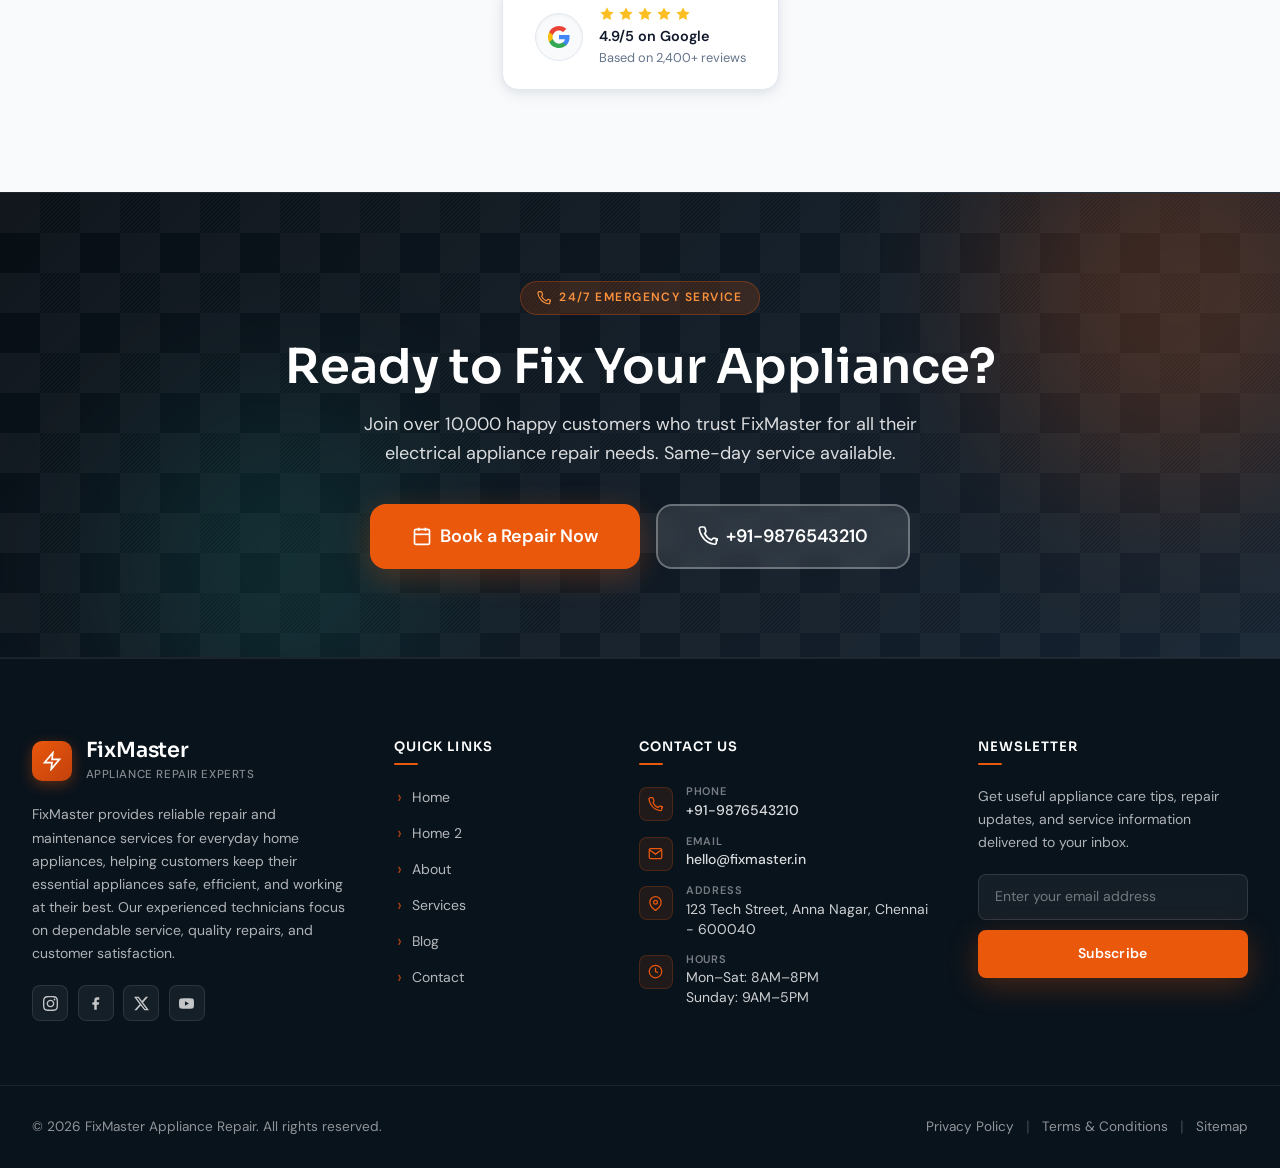
==== commit c000a676: "colour" ====
--- a/index.html
+++ b/index.html
@@ -489,8 +489,8 @@
 
       <div class="process-card">
         <div class="step-number">04</div>
-        <div style="width:52px;height:52px;background:rgba(16,185,129,0.12);border-radius:1rem;display:flex;align-items:center;justify-content:center;margin:0 auto 1rem">
-          <svg width="26" height="26" fill="none" stroke="#10B981" stroke-width="2" viewBox="0 0 24 24"><path d="M3 9l9-7 9 7v11a2 2 0 0 1-2 2H5a2 2 0 0 1-2-2z"/><polyline points="9 22 9 12 15 12 15 22"/></svg>
+        <div style="width:52px;height:52px;background:var(--color-blue-glow);border-radius:1rem;display:flex;align-items:center;justify-content:center;margin:0 auto 1rem">
+          <svg width="26" height="26" fill="none" stroke="var(--color-blue)" stroke-width="2" viewBox="0 0 24 24"><path d="M3 9l9-7 9 7v11a2 2 0 0 1-2 2H5a2 2 0 0 1-2-2z"/><polyline points="9 22 9 12 15 12 15 22"/></svg>
         </div>
         <h4>Doorstep Delivery</h4>
         <p>Your repaired appliance is delivered back to you with a quality guarantee certificate.</p>
--- a/css/style.css
+++ b/css/style.css
@@ -1660,9 +1660,9 @@
 
 .footer-grid {
   display: grid;
-  grid-template-columns: 1.4fr 0.9fr 1.2fr 1.2fr;
-  gap: 3.5rem;
-  padding-bottom: 4.5rem;
+  grid-template-columns: 1.35fr 0.85fr 1.25fr 1.15fr;
+  gap: clamp(2rem, 3.5vw, 3.25rem);
+  padding-bottom: 4rem;
   align-items: start;
 }
 
@@ -1670,15 +1670,15 @@
   display: inline-flex;
   align-items: center;
   gap: 0.85rem;
-  margin-bottom: 1.35rem;
+  margin-bottom: 1.25rem;
   text-decoration: none;
 }
 
 .footer-brand .logo-icon {
-  width: 42px;
-  height: 42px;
+  width: 40px;
+  height: 40px;
   background: linear-gradient(135deg, var(--color-orange), var(--color-orange-dark));
-  border-radius: 12px;
+  border-radius: 10px;
   display: flex;
   align-items: center;
   justify-content: center;
@@ -1687,14 +1687,14 @@
 }
 
 .footer-brand .logo-icon svg {
-  width: 22px;
-  height: 22px;
+  width: 20px;
+  height: 20px;
   color: white;
 }
 
 .footer-brand .brand-name {
   font-family: var(--font-heading);
-  font-size: 1.35rem;
+  font-size: 1.3rem;
   font-weight: 600;
   color: #FFFFFF;
   line-height: 1.15;
@@ -1702,38 +1702,39 @@
 }
 
 .footer-brand .brand-sub {
-  font-size: 0.75rem;
+  font-size: 0.725rem;
   font-weight: 500;
   color: rgba(255, 255, 255, 0.5);
-  letter-spacing: 0.04em;
+  letter-spacing: 0.05em;
   text-transform: uppercase;
-  margin-top: 0.2rem;
+  margin-top: 0.15rem;
 }
 
 .footer-desc {
   font-size: 0.875rem;
-  line-height: 1.75;
-  color: rgba(255, 255, 255, 0.65);
-  margin-bottom: 1.5rem;
+  line-height: 1.65;
+  color: rgba(255, 255, 255, 0.68);
+  margin-bottom: 1.25rem;
   font-weight: 400;
 }
 
 .footer-social {
   display: flex;
   align-items: center;
-  gap: 0.65rem;
+  gap: 0.6rem;
+  margin-top: 0.25rem;
 }
 
 .footer-social a {
-  width: 38px;
-  height: 38px;
-  border-radius: 10px;
+  width: 36px;
+  height: 36px;
+  border-radius: 8px;
   background: rgba(255, 255, 255, 0.05);
   border: 1px solid rgba(255, 255, 255, 0.1);
   display: inline-flex;
   align-items: center;
   justify-content: center;
-  color: rgba(255, 255, 255, 0.7);
+  color: rgba(255, 255, 255, 0.75);
   transition: all var(--transition-fast);
 }
 
@@ -1741,26 +1742,27 @@
   background: var(--color-orange);
   border-color: var(--color-orange);
   color: #FFFFFF;
-  transform: translateY(-3px);
-  box-shadow: 0 6px 16px rgba(234, 88, 12, 0.35);
+  transform: translateY(-2px);
+  box-shadow: 0 4px 12px rgba(234, 88, 12, 0.35);
 }
 
 .footer-social a svg {
-  width: 16px;
-  height: 16px;
+  width: 15px;
+  height: 15px;
 }
 
 .footer-col-title {
   font-family: var(--font-heading);
-  font-size: 0.875rem;
+  font-size: 0.8125rem;
   font-weight: 600;
   color: #FFFFFF;
   letter-spacing: 0.08em;
   text-transform: uppercase;
-  margin-bottom: 1.5rem;
+  margin-bottom: 1.25rem;
   position: relative;
   display: block;
   padding-bottom: 0.65rem;
+  line-height: 1.25;
 }
 
 .footer-col-title::after {
@@ -1768,7 +1770,7 @@
   position: absolute;
   bottom: 0;
   left: 0;
-  width: 28px;
+  width: 24px;
   height: 2px;
   background: var(--color-orange);
   border-radius: 2px;
@@ -1785,7 +1787,7 @@
   margin: 0;
   display: flex;
   flex-direction: column;
-  gap: 0.75rem;
+  gap: 0.65rem;
 }
 
 .footer-links li {
@@ -1794,13 +1796,14 @@
 
 .footer-links a {
   font-size: 0.875rem;
-  color: rgba(255, 255, 255, 0.65);
+  color: rgba(255, 255, 255, 0.7);
   text-decoration: none;
   transition: all var(--transition-fast);
   display: inline-flex;
   align-items: center;
   gap: 0.5rem;
   font-weight: 400;
+  line-height: 1.4;
 }
 
 .footer-links a::before {
@@ -1808,7 +1811,12 @@
   font-size: 1.1rem;
   line-height: 1;
   color: var(--color-orange);
-  opacity: 0.65;
+  opacity: 0.75;
+  display: inline-flex;
+  align-items: center;
+  justify-content: center;
+  width: 10px;
+  transform: translateY(-0.5px);
   transition: transform 0.2s ease, opacity 0.2s ease;
 }
 
@@ -1819,7 +1827,7 @@
 
 .footer-links a:hover::before {
   opacity: 1;
-  transform: translateX(2px);
+  transform: translateY(-0.5px) translateX(2px);
 }
 
 [dir="rtl"] .footer-links a:hover {
@@ -1829,8 +1837,8 @@
 .footer-contact-item {
   display: flex;
   align-items: flex-start;
-  gap: 0.85rem;
-  margin-bottom: 1.15rem;
+  gap: 0.8rem;
+  margin-bottom: 0.85rem;
 }
 
 .footer-contact-item:last-child {
@@ -1838,38 +1846,48 @@
 }
 
 .footer-contact-item .icon {
-  width: 36px;
-  height: 36px;
+  width: 34px;
+  height: 34px;
+  min-width: 34px;
   background: rgba(234, 88, 12, 0.1);
   border: 1px solid rgba(234, 88, 12, 0.22);
-  border-radius: 10px;
+  border-radius: 8px;
   display: flex;
   align-items: center;
   justify-content: center;
   flex-shrink: 0;
-  margin-top: 1px;
+  margin-top: 2px;
   color: var(--color-orange);
+  transition: all var(--transition-fast);
+}
+
+.footer-contact-item:hover .icon {
+  background: rgba(234, 88, 12, 0.18);
+  border-color: rgba(234, 88, 12, 0.45);
+  color: var(--color-orange-light);
+  transform: translateY(-1px);
 }
 
 .footer-contact-item .icon svg {
-  width: 16px;
-  height: 16px;
+  width: 15px;
+  height: 15px;
 }
 
 .footer-contact-item .text {
   font-size: 0.875rem;
-  line-height: 1.5;
+  line-height: 1.4;
   color: rgba(255, 255, 255, 0.75);
 }
 
 .footer-contact-item .text strong {
   display: block;
-  font-size: 0.75rem;
-  font-weight: 550;
+  font-size: 0.6875rem;
+  font-weight: 600;
   text-transform: uppercase;
-  letter-spacing: 0.06em;
+  letter-spacing: 0.08em;
   color: rgba(255, 255, 255, 0.45);
-  margin-bottom: 0.2rem;
+  margin-bottom: 0.15rem;
+  line-height: 1.2;
 }
 
 .footer-contact-item .text a {
@@ -1877,16 +1895,19 @@
   text-decoration: none;
   transition: color var(--transition-fast);
   font-weight: 500;
+  line-height: 1.4;
+  display: inline-block;
 }
 
 .footer-contact-item .text a:hover {
-  color: var(--color-orange);
+  color: var(--color-orange-light);
 }
 
 .footer-contact-item .text span {
   color: rgba(255, 255, 255, 0.8);
   display: block;
   font-weight: 400;
+  line-height: 1.4;
 }
 
 .footer .newsletter-form {
@@ -1894,25 +1915,26 @@
   max-width: none;
   display: flex;
   flex-direction: column;
-  gap: 0.75rem;
+  gap: 0.65rem;
 }
 
 .footer .newsletter-input {
   width: 100%;
-  padding: 0.8rem 1.15rem;
-  background: rgba(255, 255, 255, 0.06);
-  border: 1px solid rgba(255, 255, 255, 0.14);
-  border-radius: var(--radius-md);
+  padding: 0.75rem 1rem;
+  background: rgba(255, 255, 255, 0.05);
+  border: 1px solid rgba(255, 255, 255, 0.12);
+  border-radius: 8px;
   color: #FFFFFF;
   font-size: 0.875rem;
   font-family: inherit;
   transition: border-color 0.2s, background 0.2s, box-shadow 0.2s;
+  line-height: 1.4;
 }
 
 .footer .newsletter-input:focus {
   outline: none;
   border-color: var(--color-orange);
-  background: rgba(255, 255, 255, 0.09);
+  background: rgba(255, 255, 255, 0.08);
   box-shadow: 0 0 0 3px rgba(234, 88, 12, 0.18);
 }
 
@@ -1923,10 +1945,12 @@
 .footer .newsletter-form .btn {
   width: 100%;
   justify-content: center;
-  padding: 0.8rem 1.25rem;
+  padding: 0.75rem 1.25rem;
   font-size: 0.875rem;
   font-weight: 600;
   letter-spacing: 0.02em;
+  border-radius: 8px;
+  line-height: 1.4;
 }
 
 .footer-bottom {
